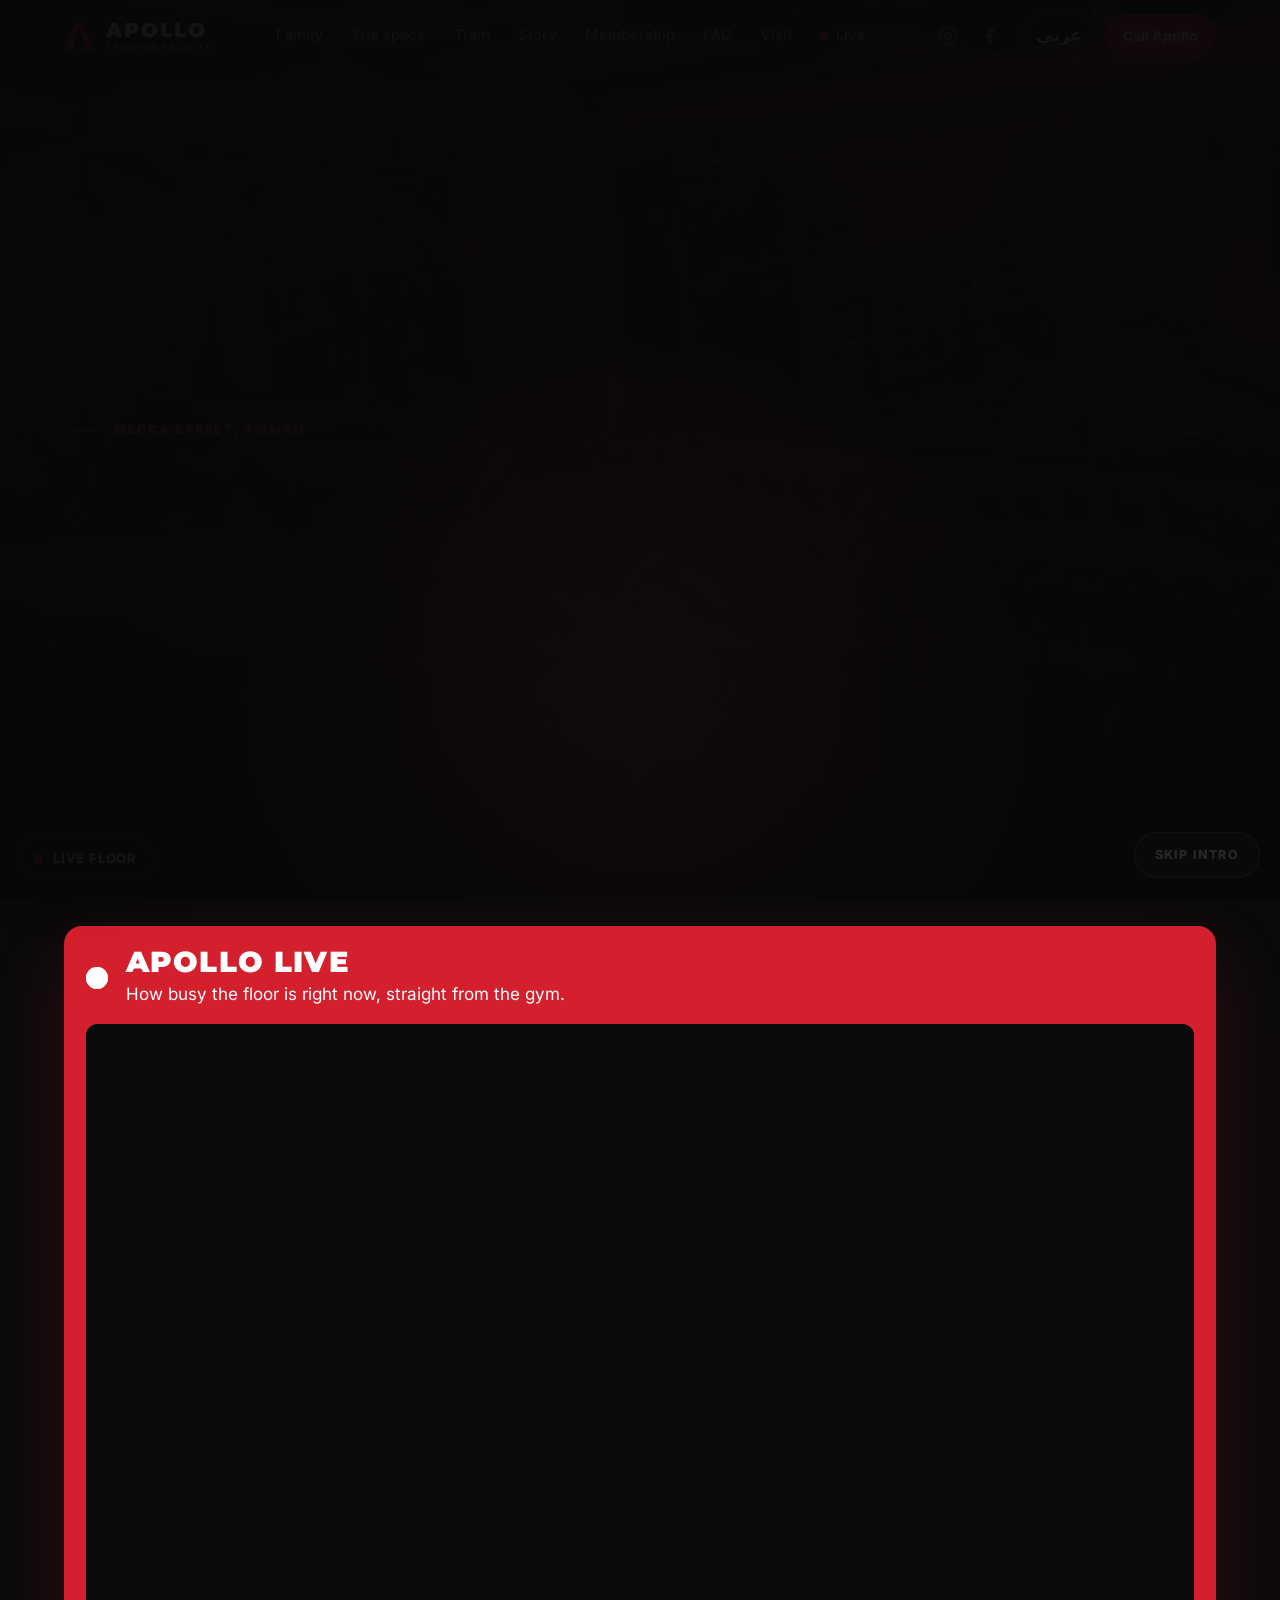
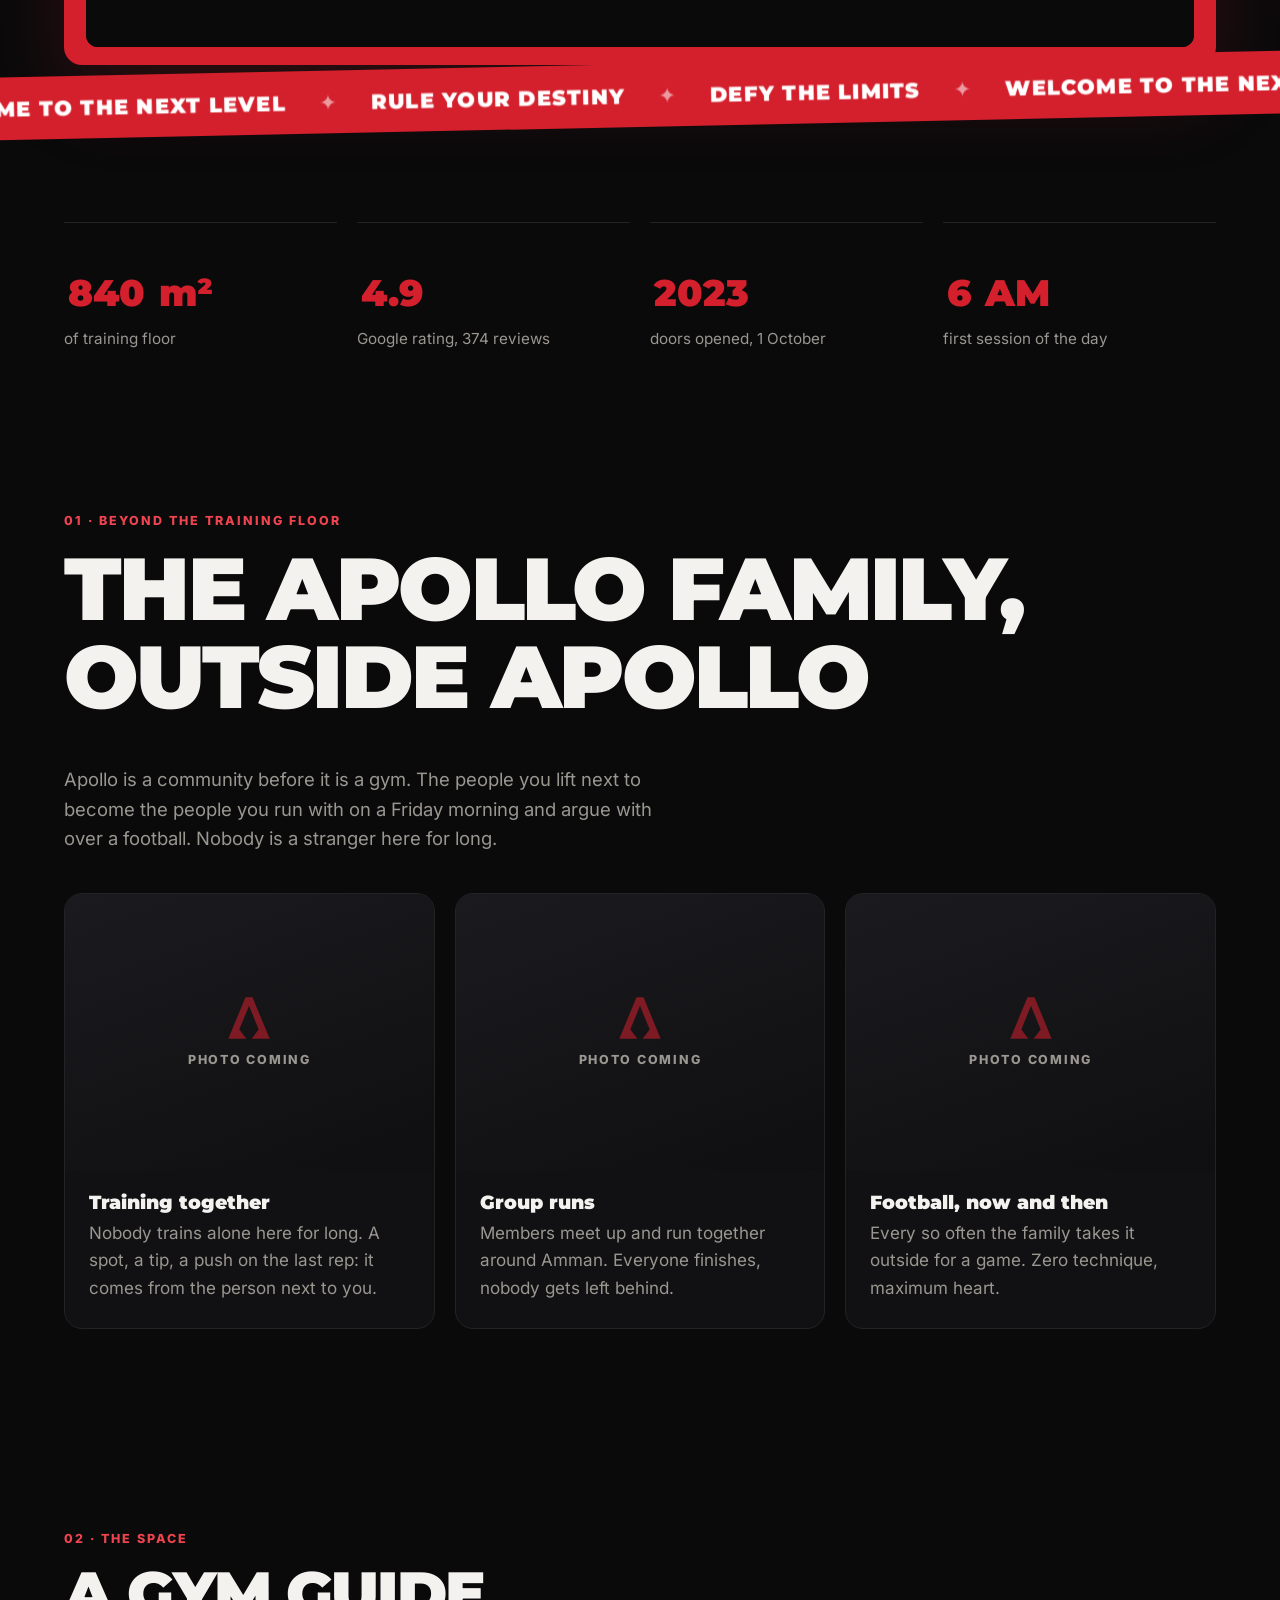
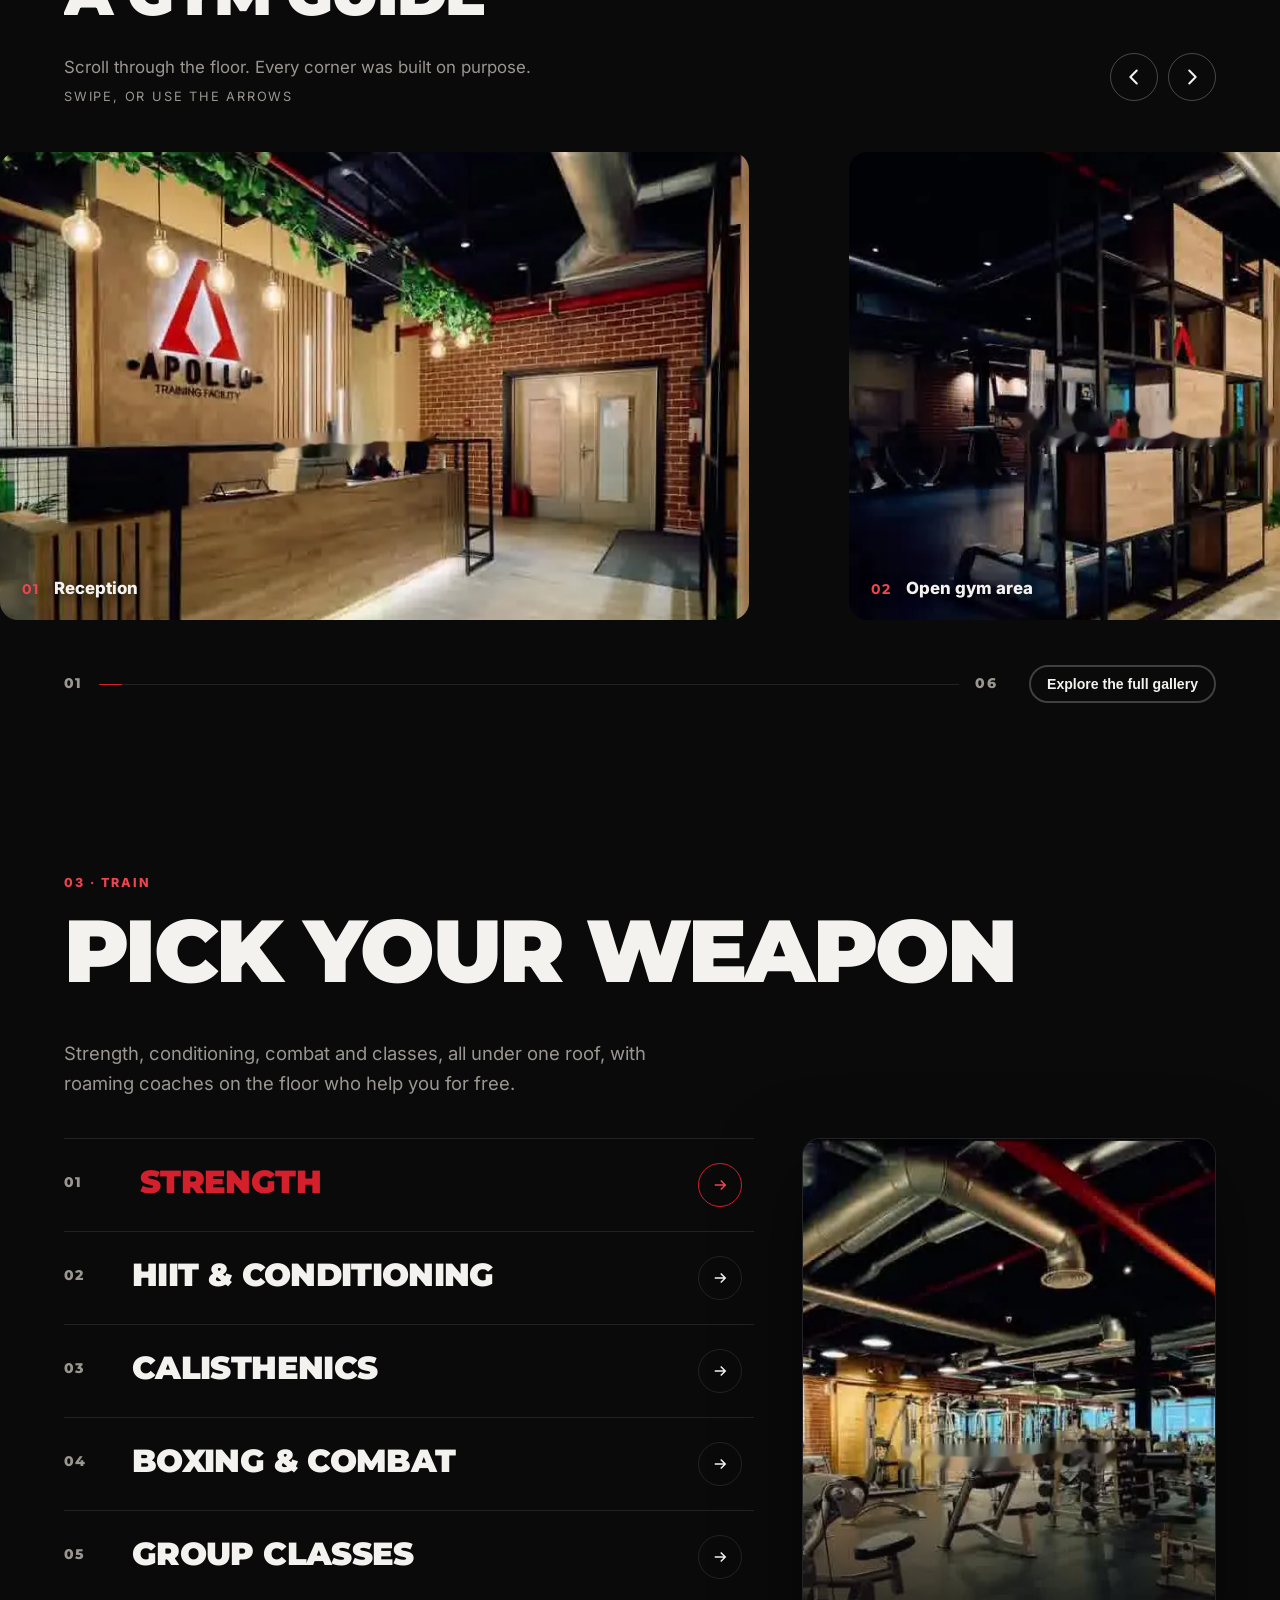
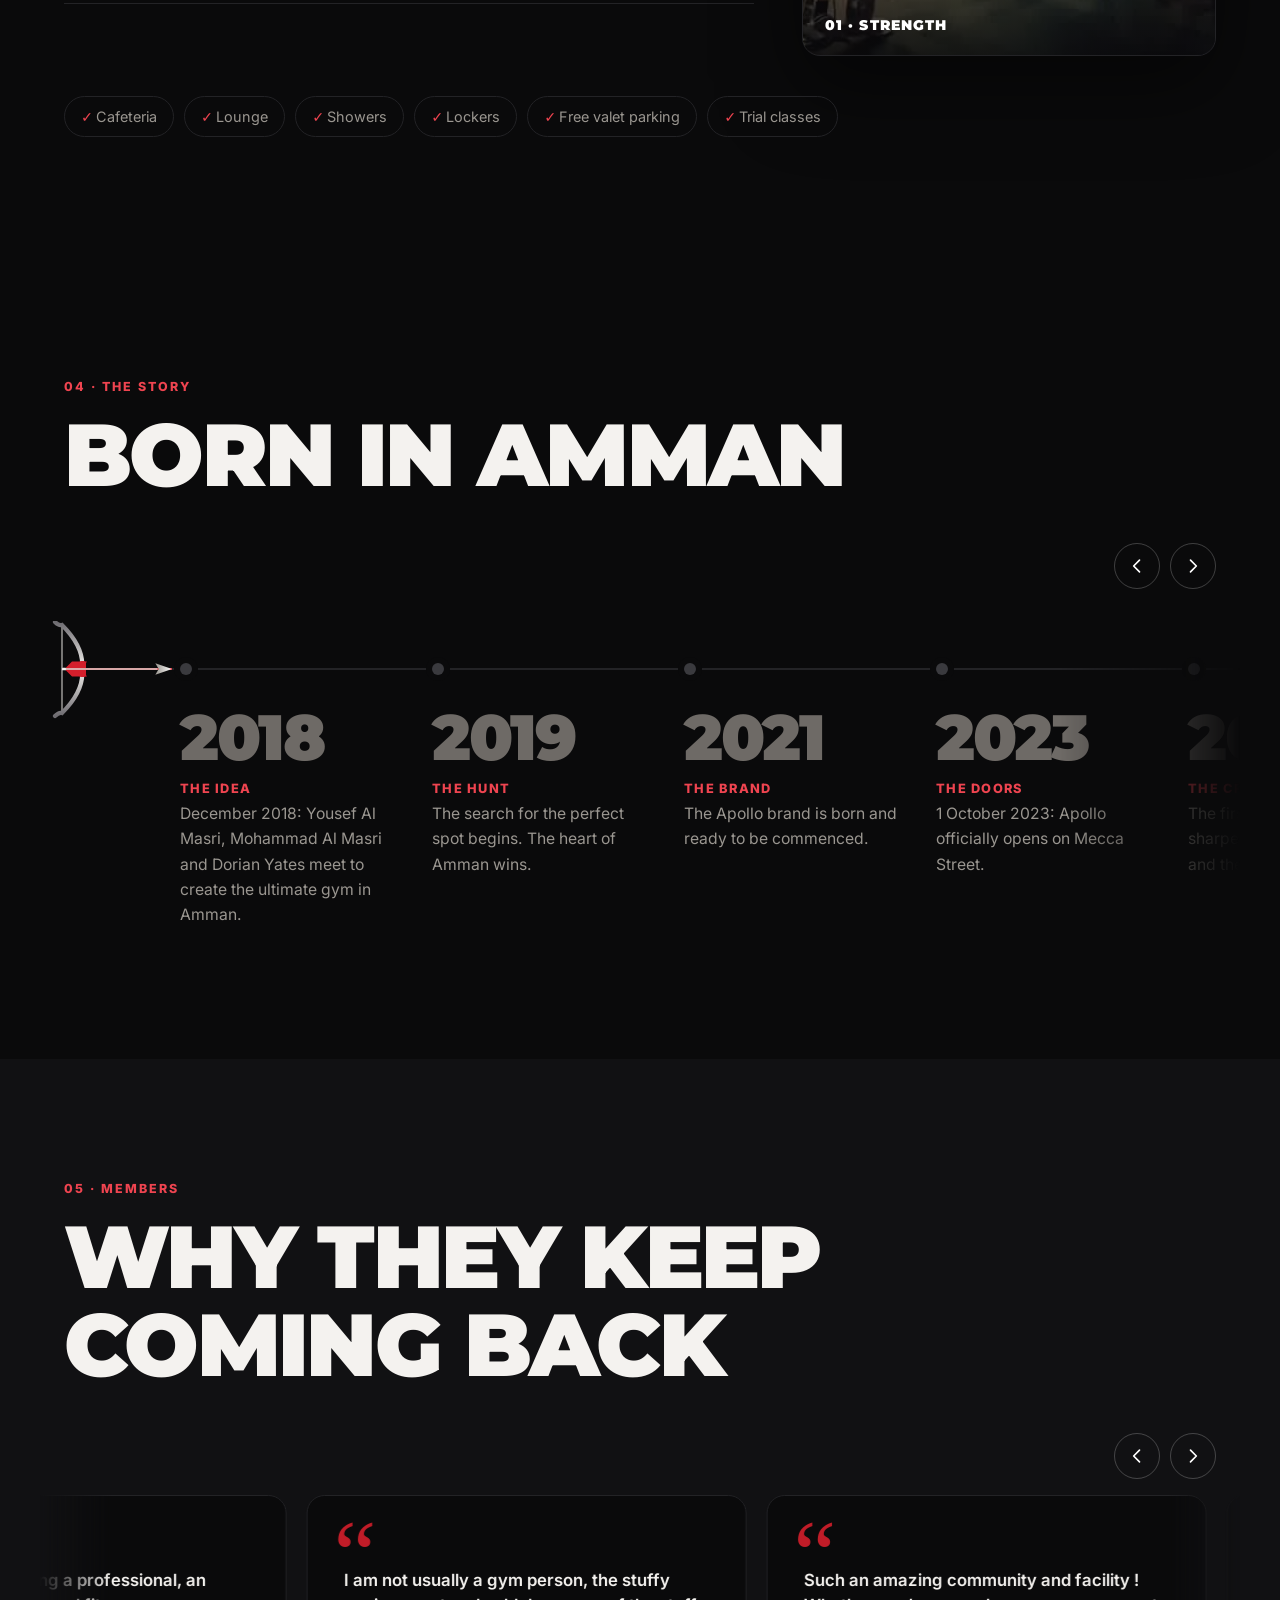
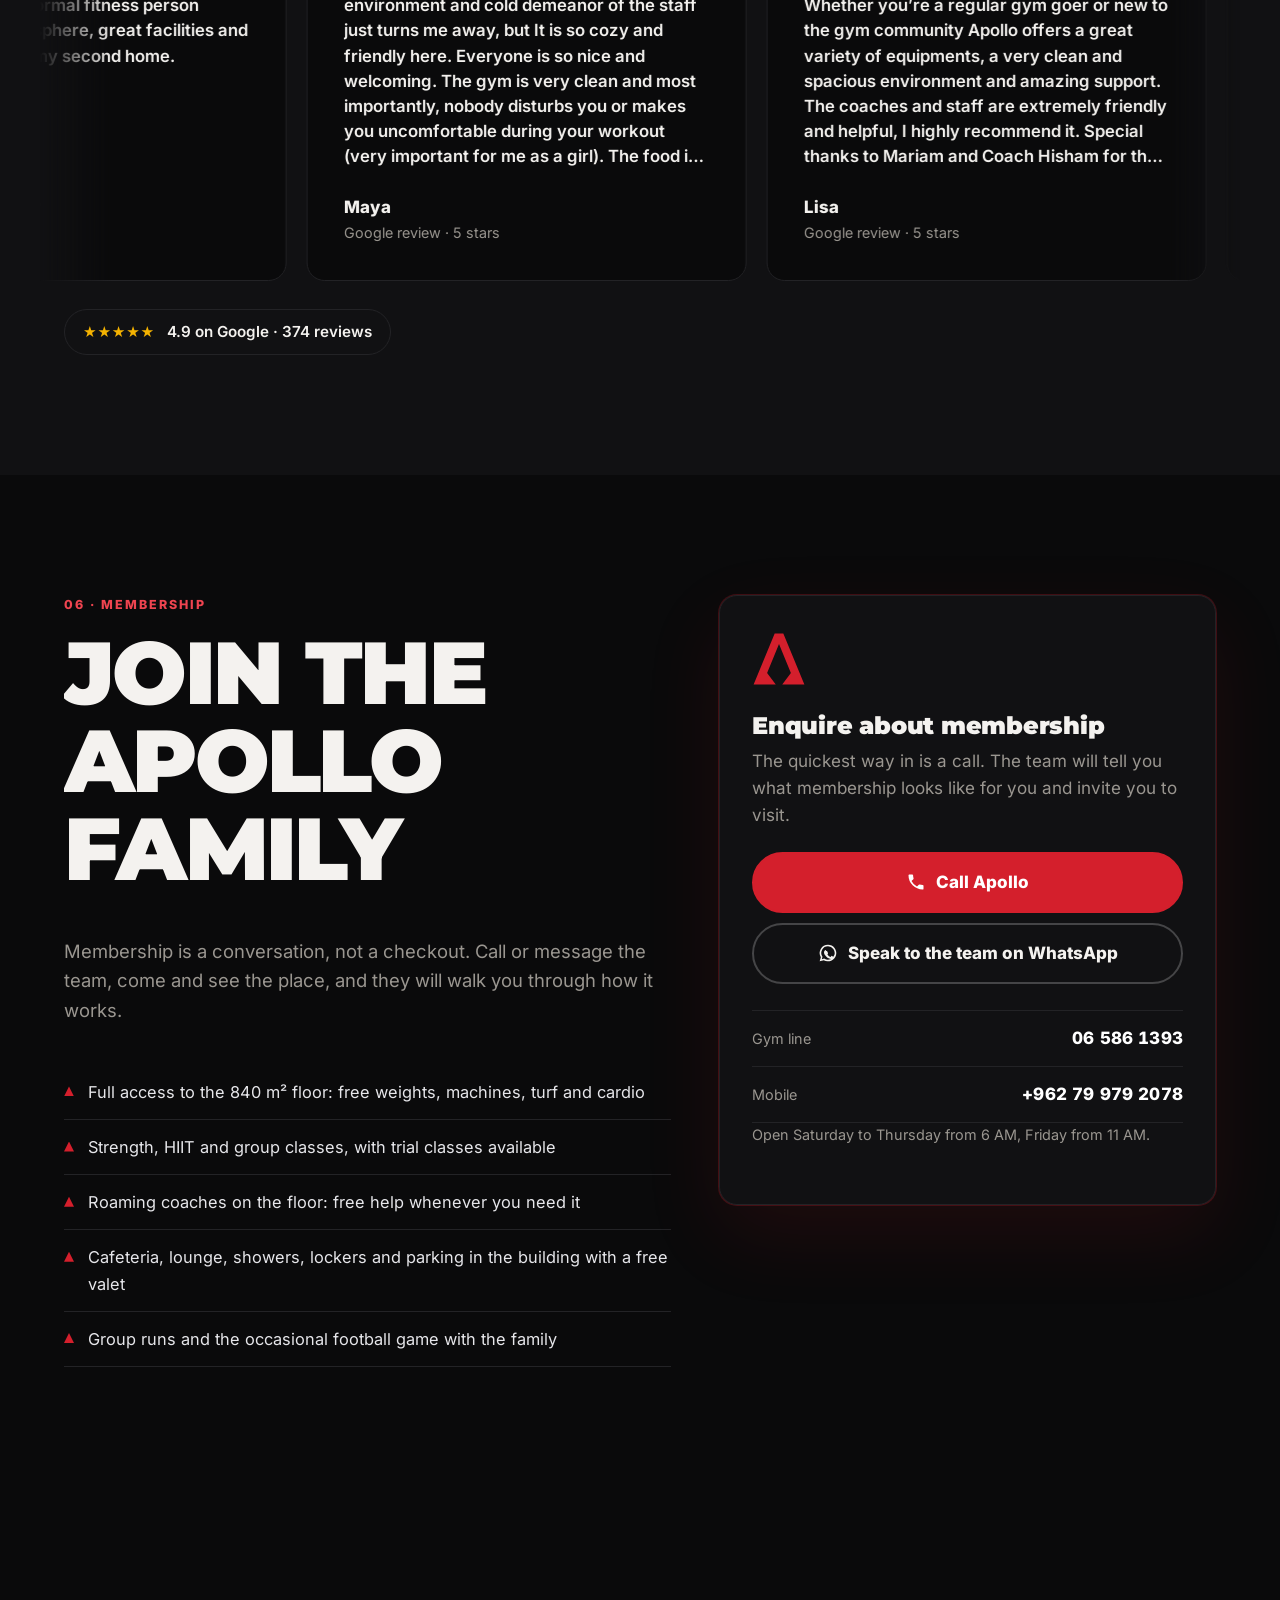
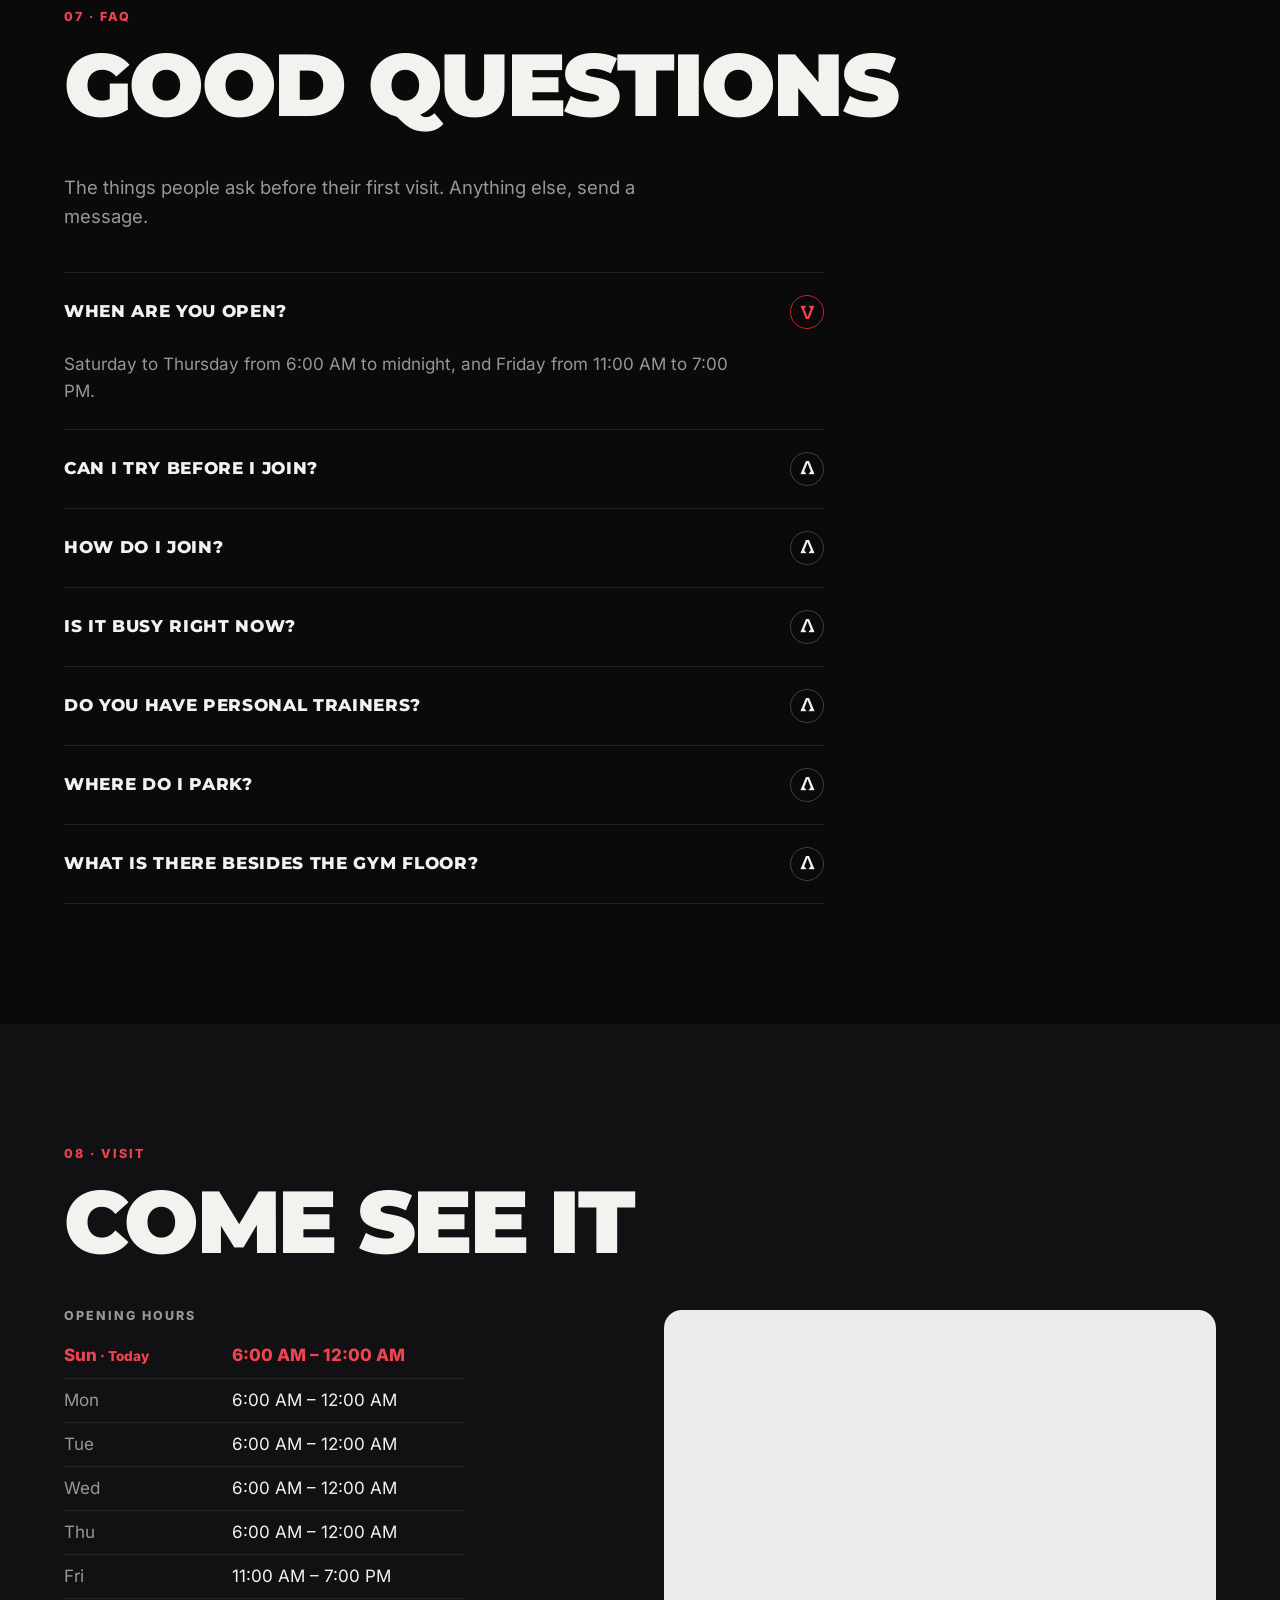
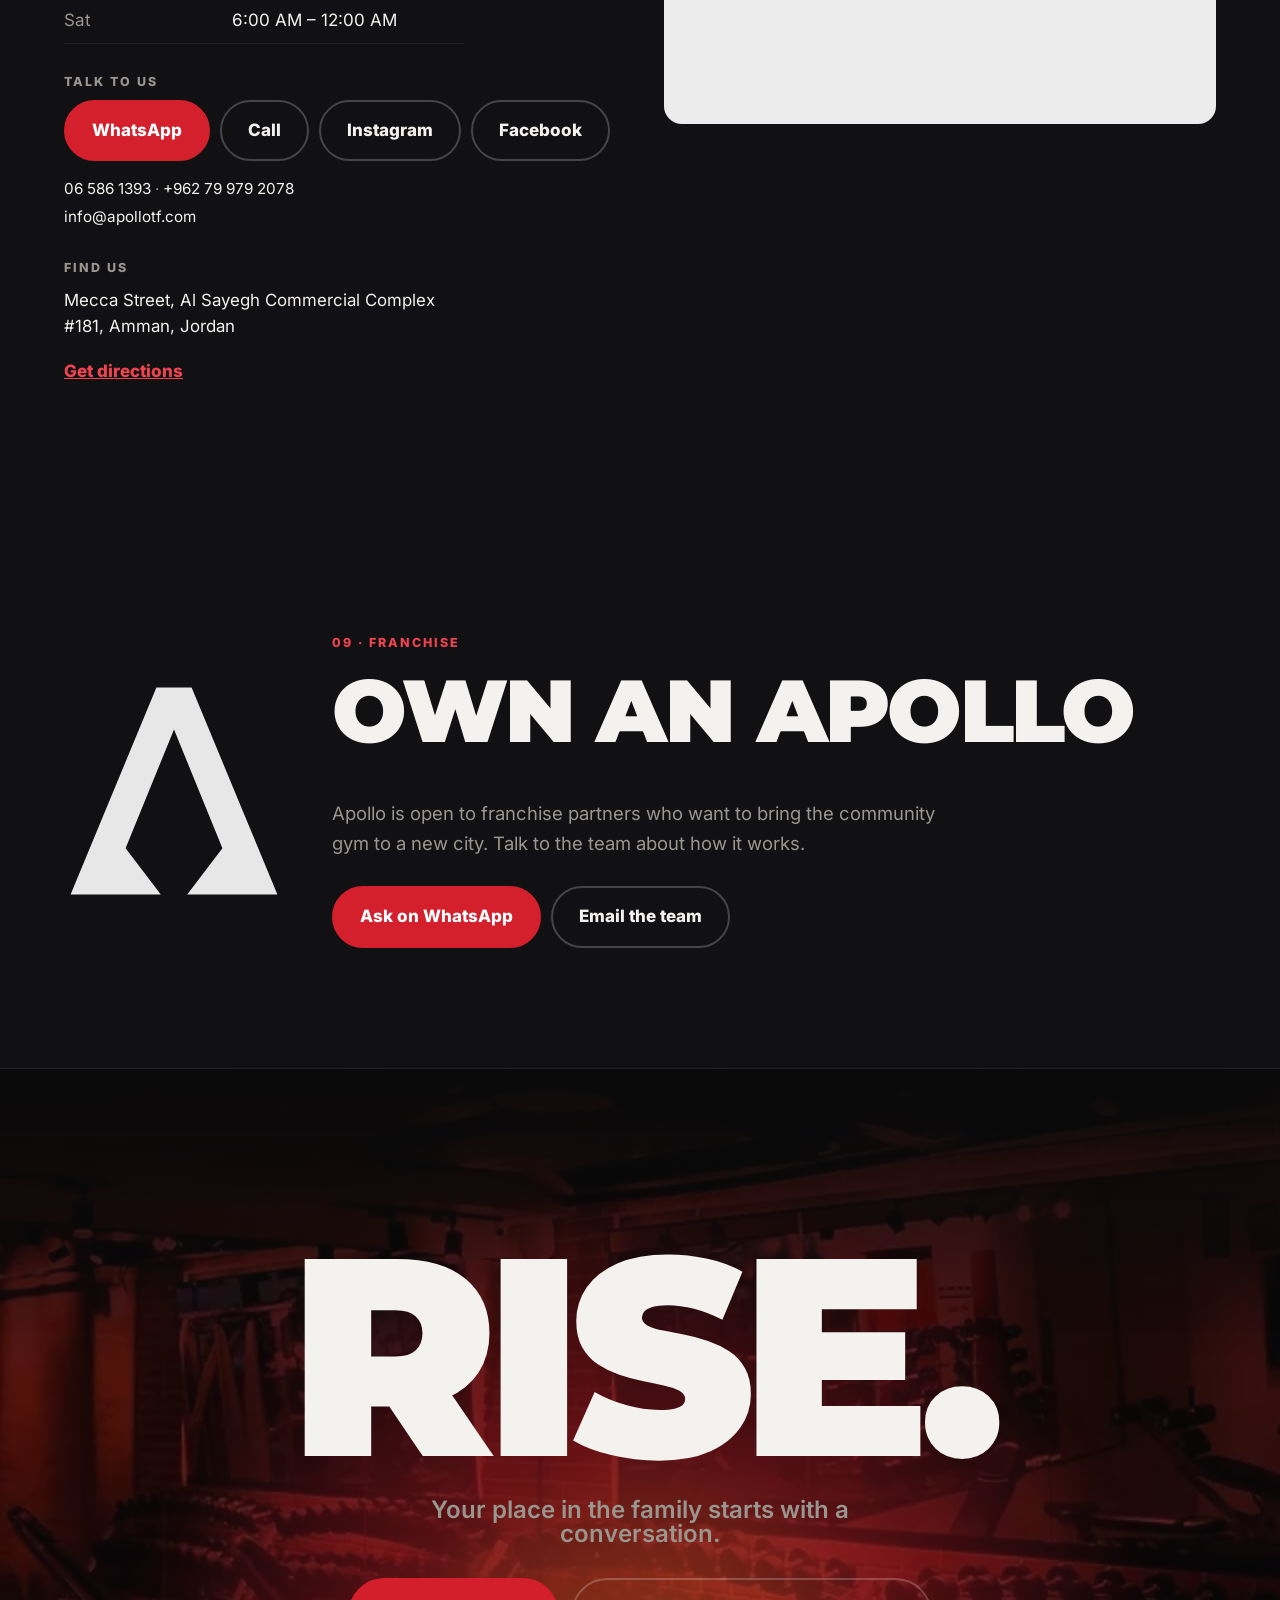
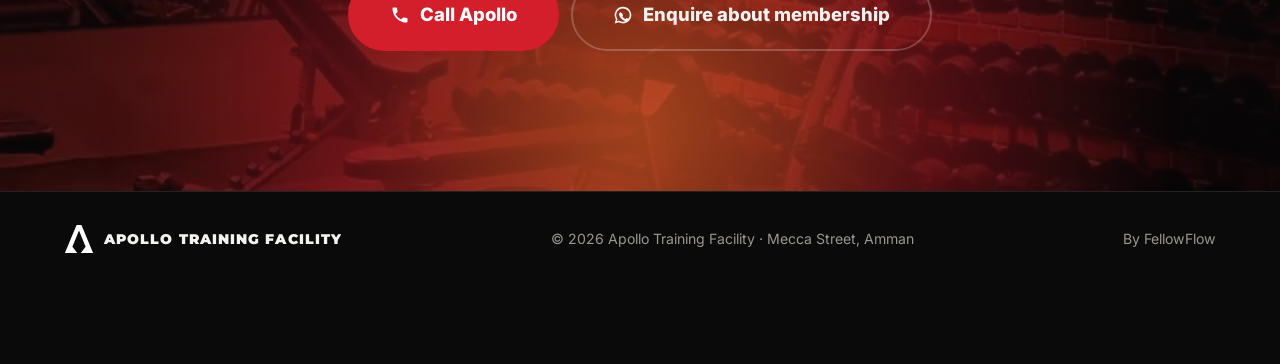
==== index.html @ c7f4366a "Owner's notes: live counter on the page, no Desperados, coaches and valet Apollo Live now sits right" ====
<!doctype html>
<html lang="en">
<head>
  <meta charset="utf-8">
  <meta name="viewport" content="width=device-width, initial-scale=1">
  <title>Apollo Training Facility | Gym on Mecca Street, Amman</title>
  <meta name="description" content="Apollo Training Facility: Amman's community gym on Mecca Street. 840 m² of strength, conditioning, boxing and classes, open from 6 AM. Book your tour on WhatsApp.">
  <meta property="og:title" content="Apollo Training Facility | Amman">
  <meta property="og:description" content="Rule your destiny. Defy the limits. 840 m² of training floor on Mecca Street, open from 6 AM.">
  <meta property="og:image" content="assets/img/space/free-weights.webp">
  <meta name="theme-color" content="#0a0a0b">
  <link rel="icon" href="assets/img/favicon.svg" type="image/svg+xml">
  <link rel="preload" href="assets/fonts/montserrat-latin-900-normal.woff2" as="font" type="font/woff2" crossorigin>
  <link rel="preload" href="assets/img/intro/roof-desk.webp" as="image" media="(orientation: landscape)">
  <link rel="preload" href="assets/img/intro/roof-phone.webp" as="image" media="(orientation: portrait)">
  <link rel="preload" href="assets/img/hero-cardio.webp" as="image" media="(min-width: 721px)">
  <link rel="stylesheet" href="assets/css/site.css">
  <!-- Remembers the visitor's language before the page paints, so there is no flash. -->
  <script>
    (function () {
      var l = null; try { l = localStorage.getItem('apollo-lang'); } catch (e) {}
      if (!l && /^ar\b/i.test(navigator.language || '')) l = 'ar';
      if (l === 'ar') { document.documentElement.lang = 'ar'; document.documentElement.dir = 'rtl'; }
      document.documentElement.classList.add('js');
    })();
  </script>
  <!-- Facts for Google search results. Keep in sync with content.js. -->
  <script type="application/ld+json">
  {
    "@context": "https://schema.org",
    "@type": "ExerciseGym",
    "name": "Apollo Training Facility",
    "telephone": "+962-6-586-1393",
    "email": "info@apollotf.com",
    "url": "https://www.apollotrainingfacility.com/",
    "sameAs": ["https://www.instagram.com/apollogym.jo/", "https://www.facebook.com/atf.jo/"],
    "address": {
      "@type": "PostalAddress",
      "streetAddress": "Mecca Street, Al Sayegh Commercial Complex #181",
      "addressLocality": "Amman",
      "addressCountry": "JO"
    },
    "openingHours": ["Sa-Th 06:00-00:00", "Fr 11:00-19:00"]
  }
  </script>
</head>
<body>
  <a class="skip" href="#main">Skip to content</a>

  <!-- Logo mark, traced from Apollo's own logo file, drawn once and reused. -->
  <svg width="0" height="0" style="position:absolute" aria-hidden="true">
    <symbol id="mark" viewBox="0 0 100 100">
      <path d="M42 3 L3 97 H44 L28 76 L50 22 L72 76 L56 97 H97 L58 3 Z"/>
    </symbol>
  </svg>

  <!-- Intro: the Apollo beacon on the roof. A night rooftop with the sign unlit; it flickers in clusters, catches, holds, then the homepage dissolves in. Rooftop plate is a composited scene, not Apollo's building -->
  <div class="loader" id="loader">
    <div class="beacon" aria-hidden="true">
      <picture><source media="(orientation: portrait)" srcset="assets/img/intro/roof-phone.webp"><img class="beacon-roof" id="beacon-roof" src="assets/img/intro/roof-desk.webp" alt="" fetchpriority="high" decoding="async"></picture>
      <picture><source media="(orientation: portrait)" srcset="assets/img/intro/sign-off-phone.png"><img class="beacon-off" src="assets/img/intro/sign-off-desk.png" alt="" decoding="async"></picture>
      <picture><source media="(orientation: portrait)" srcset="assets/img/intro/spill-phone.png"><img class="beacon-spill" src="assets/img/intro/spill-desk.png" alt="" decoding="async"></picture>
      <picture><source media="(orientation: portrait)" srcset="assets/img/intro/sign-halo-phone.png"><img class="beacon-halo" src="assets/img/intro/sign-halo-desk.png" alt="" decoding="async"></picture>
      <picture><source media="(orientation: portrait)" srcset="assets/img/intro/sign-on-phone.png"><img class="beacon-on" id="beacon-on" src="assets/img/intro/sign-on-desk.png" alt="" fetchpriority="high" decoding="async"></picture>
    </div>
    <button class="loader-skip" id="loader-skip" type="button" data-t="loader_skip"></button>
  </div>

  <header class="site-header" id="top">
    <div class="wrap header-row">
      <a class="logo" href="#top">
        <svg class="logo-mark" viewBox="0 0 100 100" aria-hidden="true"><use href="#mark"/></svg>
        <span class="logo-word">APOLLO <small>Training Facility</small></span>
      </a>
      <nav class="nav" aria-label="Main">
        <a href="#family" data-t="nav_family"></a>
        <a href="#space" data-t="nav_space"></a>
        <a href="#programs" data-t="nav_programs"></a>
        <a href="#story" data-t="nav_story"></a>
        <a href="#membership" data-t="nav_plans"></a>
        <a href="#faq" data-t="nav_faq"></a>
        <a href="#visit" data-t="nav_visit"></a>
        <a class="nav-live" href="#live"><i></i><span data-t="nav_live"></span></a>
      </nav>
      <div class="header-actions">
          <div class="socials" aria-label="Apollo on social media">
            <a class="social ig-link" href="#" target="_blank" rel="noopener" data-label="social_instagram"><svg viewBox="0 0 24 24" aria-hidden="true"><path d="M7.5 2h9A5.5 5.5 0 0 1 22 7.5v9a5.5 5.5 0 0 1-5.5 5.5h-9A5.5 5.5 0 0 1 2 16.5v-9A5.5 5.5 0 0 1 7.5 2Zm0 2A3.5 3.5 0 0 0 4 7.5v9A3.5 3.5 0 0 0 7.5 20h9a3.5 3.5 0 0 0 3.5-3.5v-9A3.5 3.5 0 0 0 16.5 4h-9Zm4.5 3.5a4.5 4.5 0 1 1 0 9 4.5 4.5 0 0 1 0-9Zm0 2a2.5 2.5 0 1 0 0 5 2.5 2.5 0 0 0 0-5Zm5-3.3a1.2 1.2 0 1 1 0 2.4 1.2 1.2 0 0 1 0-2.4Z"/></svg></a>
            <a class="social fb-link" href="#" target="_blank" rel="noopener" data-label="social_facebook"><svg viewBox="0 0 24 24" aria-hidden="true"><path d="M13.5 22v-8h2.7l.4-3.2h-3.1V8.8c0-.9.3-1.6 1.6-1.6h1.7V4.3c-.3 0-1.3-.1-2.5-.1-2.5 0-4.2 1.5-4.2 4.3v2.3H7.4V14h2.7v8h3.4Z"/></svg></a>
        </div>
        <button id="lang" class="lang" type="button" data-t="lang_btn"></button>
        <a class="btn btn-small tel-link" href="#" data-t="nav_cta"></a>
        <button id="menu-open" class="burger" type="button" aria-expanded="false" aria-controls="overlay"><span></span><span></span><span data-t="menu" class="sr"></span></button>
      </div>
    </div>
  </header>

  <!-- Phone menu -->
  <div class="overlay" id="overlay" hidden>
    <button id="menu-close" class="overlay-close" type="button" data-t="close"></button>
    <nav class="overlay-nav" aria-label="Phone menu">
      <a href="#family" data-t="nav_family"></a>
      <a href="#space" data-t="nav_space"></a>
      <a href="#programs" data-t="nav_programs"></a>
      <a href="#story" data-t="nav_story"></a>
      <a href="#members" data-t="nav_members"></a>
      <a href="#membership" data-t="nav_plans"></a>
      <a href="#faq" data-t="nav_faq"></a>
      <a href="#visit" data-t="nav_visit"></a>
      <a href="#franchise" data-t="nav_franchise"></a>
      <a class="nav-live" href="#live"><i></i><span data-t="nav_live"></span></a>
    </nav>
    <a class="btn btn-big tel-link overlay-cta" href="#" data-t="enquire_call"></a>
    <div class="socials overlay-socials" aria-label="Apollo on social media">
      <a class="social ig-link" href="#" target="_blank" rel="noopener" data-label="social_instagram"><svg viewBox="0 0 24 24" aria-hidden="true"><path d="M7.5 2h9A5.5 5.5 0 0 1 22 7.5v9a5.5 5.5 0 0 1-5.5 5.5h-9A5.5 5.5 0 0 1 2 16.5v-9A5.5 5.5 0 0 1 7.5 2Zm0 2A3.5 3.5 0 0 0 4 7.5v9A3.5 3.5 0 0 0 7.5 20h9a3.5 3.5 0 0 0 3.5-3.5v-9A3.5 3.5 0 0 0 16.5 4h-9Zm4.5 3.5a4.5 4.5 0 1 1 0 9 4.5 4.5 0 0 1 0-9Zm0 2a2.5 2.5 0 1 0 0 5 2.5 2.5 0 0 0 0-5Zm5-3.3a1.2 1.2 0 1 1 0 2.4 1.2 1.2 0 0 1 0-2.4Z"/></svg><span data-t="instagram"></span></a>
      <a class="social fb-link" href="#" target="_blank" rel="noopener" data-label="social_facebook"><svg viewBox="0 0 24 24" aria-hidden="true"><path d="M13.5 22v-8h2.7l.4-3.2h-3.1V8.8c0-.9.3-1.6 1.6-1.6h1.7V4.3c-.3 0-1.3-.1-2.5-.1-2.5 0-4.2 1.5-4.2 4.3v2.3H7.4V14h2.7v8h3.4Z"/></svg><span data-t="facebook"></span></a>
    </div>
  </div>

  <main id="main">
    <!-- HERO: the sun rises as you scroll -->
    <section class="hero" id="hero">
      <div class="hero-bg" aria-hidden="true">
        <!-- PLACEHOLDER image: frame from Apollo's own Instagram gym guide -->
        <picture>
          <source media="(max-width: 720px)" srcset="assets/img/red-weights.webp" id="hero-source">
          <img class="hero-photo" id="hero-photo" src="assets/img/hero-cardio.webp" width="1860" height="1160" alt="" fetchpriority="high">
        </picture>
        <div class="hero-shade"></div>
        <div class="sun" id="sun"></div>
        <div class="hero-grain"></div>
      </div>
      <div class="wrap hero-inner">
        <p class="eyebrow hero-eyebrow" data-t="hero_eyebrow"></p>
        <h1 class="display">
          <span class="line"><span><span data-t="hero_l1"></span> <em data-t="hero_l2"></em></span></span>
          <span class="line"><span><span data-t="hero_l3"></span> <em data-t="hero_l4"></em></span></span>
        </h1>
        <div class="hero-foot">
          <p class="hero-sub" data-t="hero_sub"></p>
          <div class="hero-actions">
            <a class="btn tel-link" href="#"><svg class="ico" viewBox="0 0 24 24" aria-hidden="true"><path d="M6.6 10.8a15.1 15.1 0 0 0 6.6 6.6l2.2-2.2a1 1 0 0 1 1-.25c1.1.37 2.3.57 3.6.57a1 1 0 0 1 1 1V20a1 1 0 0 1-1 1A17 17 0 0 1 3 4a1 1 0 0 1 1-1h3.5a1 1 0 0 1 1 1c0 1.25.2 2.45.57 3.57a1 1 0 0 1-.25 1L6.6 10.8Z"/></svg><span data-t="enquire_call"></span></a>
            <a class="btn btn-ghost wa-member" href="#"><svg class="ico" viewBox="0 0 24 24" aria-hidden="true"><path d="M12 2a10 10 0 0 0-8.6 15.1L2 22l5-1.3A10 10 0 1 0 12 2Zm0 2a8 8 0 1 1-4.2 14.8l-.3-.2-2.9.8.8-2.8-.2-.3A8 8 0 0 1 12 4Zm-3 4.5c-.2 0-.5 0-.8.4-.3.3-1 1-1 2.4s1 2.8 1.2 3c.1.2 2 3.2 5 4.4 2.5 1 3 .8 3.5.7.5 0 1.7-.7 2-1.4.2-.7.2-1.2.1-1.3l-.5-.3-1.8-.9c-.3-.1-.4-.1-.6.1l-.8 1c-.2.2-.3.2-.6.1a6.7 6.7 0 0 1-3.3-2.9c-.2-.4.2-.4.6-1.2.1-.2 0-.4 0-.5l-.9-2c-.2-.6-.5-.5-.6-.5h-.5Z"/></svg><span data-t="enquire_short"></span></a>
          </div>
          <span id="open" class="open-badge"><i></i><span></span></span>
        </div>
      </div>
      <a class="scroll-cue" href="#stats"><span data-t="scroll"></span><i></i></a>
    </section>

    <!-- LIVE: the gym's own live counter on the page itself. The owner asked for the number here, no popup, no new tab -->
    <section class="live" id="live">
      <div class="wrap">
        <div class="live-card reveal">
          <div class="live-head">
            <div class="live-pulse" aria-hidden="true"><i></i></div>
            <div class="live-copy"><h2 data-t="live_title"></h2><p data-t="live_text"></p></div>
          </div>
          <div class="live-embed" id="live-embed"><iframe class="live-frame" id="live-frame" title="Apollo Live" loading="lazy" src="about:blank"></iframe></div>
        </div>
      </div>
    </section>

    <!-- MARQUEE -->
    <div class="marquee" aria-hidden="true"><div class="marquee-track" id="marquee"></div></div>

    <!-- STATS -->
    <section class="stats" id="stats">
      <div class="wrap stats-grid" id="stats-grid"></div>
    </section>

    <!-- FAMILY: the community, early on purpose -->
    <section class="section family-section" id="family">
      <div class="wrap">
        <p class="kicker reveal" data-t="family_kicker"></p>
        <h2 class="split" data-t="family_title"></h2>
        <p class="lead reveal" data-t="family_text"></p>
        <div class="family-grid" id="family-grid"></div>
      </div>
    </section>

    <!-- THE SPACE: horizontal tour -->
    <section class="tour" id="space">
      <div class="tour-head wrap">
        <div>
          <p class="kicker" data-t="space_kicker"></p>
          <h2 class="split" data-t="space_title"></h2>
          <p class="lead" data-t="space_text"></p>
          <p class="tour-hint" data-t="space_hint"></p>
        </div>
        <div class="tour-nav">
          <button class="tour-btn" id="tour-prev" type="button" aria-label="Previous photo"><svg viewBox="0 0 24 24" aria-hidden="true"><path d="M15 5l-7 7 7 7" fill="none" stroke="currentColor" stroke-width="2.2" stroke-linecap="round" stroke-linejoin="round"/></svg></button>
          <button class="tour-btn" id="tour-next" type="button" aria-label="Next photo"><svg viewBox="0 0 24 24" aria-hidden="true"><path d="M9 5l7 7-7 7" fill="none" stroke="currentColor" stroke-width="2.2" stroke-linecap="round" stroke-linejoin="round"/></svg></button>
        </div>
      </div>
      <div class="tour-viewport" id="tour-viewport" tabindex="0" role="region" aria-label="Photos of the gym" aria-roledescription="carousel" data-lenis-prevent-touch>
        <div class="tour-track" id="tour-track"></div>
      </div>
      <div class="tour-progress wrap"><span id="tour-index">01</span><i><b id="tour-bar"></b></i><span id="tour-total"></span><button class="btn btn-ghost btn-small tour-more" id="tour-more" type="button" data-t="space_more"></button></div>
    </section>

    <!-- PROGRAMS -->
    <section class="section programs-section" id="programs">
      <div class="wrap">
        <p class="kicker reveal" data-t="programs_kicker"></p>
        <h2 class="split" data-t="programs_title"></h2>
        <p class="lead reveal" data-t="programs_text"></p>
        <div class="programs-grid">
          <div class="programs" id="programs-list"></div>
          <!-- One calm photo panel that changes with the row you hover or focus, instead of a thumbnail chasing the cursor -->
          <div class="program-stage reveal" id="program-stage" aria-hidden="true"></div>
        </div>
        <ul class="amenities reveal" id="amenities"></ul>
      </div>
    </section>

    <!-- STORY -->
    <section class="section story-section" id="story">
      <div class="wrap">
        <p class="kicker reveal" data-t="story_kicker"></p>
        <h2 class="split" data-t="story_title"></h2>
        <div class="story-head"><div class="quotes-nav" id="story-nav">
          <button class="round-btn" id="story-prev" type="button"><svg viewBox="0 0 24 24"><path d="M15 5l-7 7 7 7"/></svg></button>
          <button class="round-btn" id="story-next" type="button"><svg viewBox="0 0 24 24"><path d="M9 5l7 7-7 7"/></svg></button>
        </div></div>
        <div class="timeline-scroll" id="timeline-scroll" tabindex="0" role="region"><div class="timeline" id="timeline"><i class="timeline-line"><b id="timeline-fill"></b></i></div></div>
      </div>
    </section>

    <!-- MEMBERS -->
    <section class="section members-section" id="members">
      <div class="wrap">
        <p class="kicker reveal" data-t="members_kicker"></p>
        <h2 class="split" data-t="members_title"></h2>
        <div class="quotes-head">
          <div class="quotes-nav" id="quotes-nav" hidden>
            <button class="round-btn" id="quotes-prev" type="button"><svg viewBox="0 0 24 24"><path d="M15 5l-7 7 7 7"/></svg></button>
            <button class="round-btn" id="quotes-next" type="button"><svg viewBox="0 0 24 24"><path d="M9 5l7 7-7 7"/></svg></button>
          </div>
        </div>
        <div class="quotes" id="quotes"></div>
        <div class="quotes-dots" id="quotes-dots" aria-hidden="true"></div>
        <a class="google-badge reveal" id="google-link" href="#" target="_blank" rel="noopener"><b>★★★★★</b><span data-t="google_badge"></span></a>
      </div>
    </section>

    <!-- MEMBERSHIP: an invitation to talk, no prices -->
    <section class="section membership-section" id="membership">
      <div class="wrap membership-grid">
        <div>
          <p class="kicker reveal" data-t="membership_kicker"></p>
          <h2 class="split" data-t="membership_title"></h2>
          <p class="lead reveal" data-t="membership_text"></p>
          <ul class="includes reveal" id="includes"></ul>
        </div>
        <div class="enquire reveal">
          <svg class="enquire-mark" viewBox="0 0 100 100" aria-hidden="true"><use href="#mark"/></svg>
          <h3 data-t="enquire_title"></h3>
          <p data-t="enquire_text"></p>
          <div class="enquire-actions">
            <a class="btn tel-link" href="#"><svg class="ico" viewBox="0 0 24 24" aria-hidden="true"><path d="M6.6 10.8a15.1 15.1 0 0 0 6.6 6.6l2.2-2.2a1 1 0 0 1 1-.25c1.1.37 2.3.57 3.6.57a1 1 0 0 1 1 1V20a1 1 0 0 1-1 1A17 17 0 0 1 3 4a1 1 0 0 1 1-1h3.5a1 1 0 0 1 1 1c0 1.25.2 2.45.57 3.57a1 1 0 0 1-.25 1L6.6 10.8Z"/></svg><span data-t="enquire_call"></span></a>
            <a class="btn btn-ghost wa-member" href="#"><svg class="ico" viewBox="0 0 24 24" aria-hidden="true"><path d="M12 2a10 10 0 0 0-8.6 15.1L2 22l5-1.3A10 10 0 1 0 12 2Zm0 2a8 8 0 1 1-4.2 14.8l-.3-.2-2.9.8.8-2.8-.2-.3A8 8 0 0 1 12 4Zm-3 4.5c-.2 0-.5 0-.8.4-.3.3-1 1-1 2.4s1 2.8 1.2 3c.1.2 2 3.2 5 4.4 2.5 1 3 .8 3.5.7.5 0 1.7-.7 2-1.4.2-.7.2-1.2.1-1.3l-.5-.3-1.8-.9c-.3-.1-.4-.1-.6.1l-.8 1c-.2.2-.3.2-.6.1a6.7 6.7 0 0 1-3.3-2.9c-.2-.4.2-.4.6-1.2.1-.2 0-.4 0-.5l-.9-2c-.2-.6-.5-.5-.6-.5h-.5Z"/></svg><span data-t="enquire_wa"></span></a>
          </div>
          <div class="enquire-lines" id="enquire-lines"></div>
          <p class="enquire-note" data-t="enquire_note"></p>
        </div>
      </div>
    </section>

    <!-- FAQ -->
    <section class="section faq-section" id="faq">
      <div class="wrap">
        <p class="kicker reveal" data-t="faq_kicker"></p>
        <h2 class="split" data-t="faq_title"></h2>
        <p class="lead reveal" data-t="faq_text"></p>
        <div class="faq" id="faq-list"></div>
      </div>
    </section>

    <!-- VISIT -->
    <section class="section visit-section" id="visit">
      <div class="wrap">
        <p class="kicker reveal" data-t="visit_kicker"></p>
        <h2 class="split" data-t="visit_title"></h2>
        <div class="visit-grid">
          <div class="visit-info reveal">
            <h3 data-t="hours_title"></h3>
            <table class="hours" id="hours"></table>
            <h3 data-t="contact_title"></h3>
            <div class="contact-links">
              <a class="btn wa-link" href="#" data-t="whatsapp"></a>
              <a class="btn btn-ghost tel-link" href="#" data-t="call"></a>
              <a class="btn btn-ghost ig-link" href="#" data-t="instagram" target="_blank" rel="noopener"></a>
              <a class="btn btn-ghost fb-link" href="#" data-t="facebook" target="_blank" rel="noopener"></a>
            </div>
            <p class="contact-lines" id="contact-lines"></p>
            <h3 data-t="address_title"></h3>
            <p class="address" data-t="address"></p>
            <a class="map-link text-link" href="#" data-t="directions" target="_blank" rel="noopener"></a>
          </div>
          <iframe class="map reveal" id="map" title="Map to Apollo Training Facility" loading="lazy" src="about:blank"></iframe>
        </div>
      </div>
    </section>

    <!-- FRANCHISE -->
    <section class="section franchise-section" id="franchise">
      <div class="wrap franchise-row">
        <svg class="franchise-mark" viewBox="0 0 100 100" aria-hidden="true"><use href="#mark"/></svg>
        <div>
          <p class="kicker reveal" data-t="franchise_kicker"></p>
          <h2 class="split" data-t="franchise_title"></h2>
          <p class="lead reveal" data-t="franchise_text"></p>
          <div class="contact-links reveal">
            <a class="btn wa-link" href="#" data-t="franchise_cta"></a>
            <a class="btn btn-ghost mail-link" href="#" data-t="franchise_mail"></a>
          </div>
        </div>
      </div>
    </section>

    <!-- FINAL -->
    <section class="final" id="final">
      <img class="final-photo" id="final-photo" src="assets/img/red-weights.webp" width="640" height="882" alt="" loading="lazy">
      <div class="final-sun" aria-hidden="true"></div>
      <div class="wrap final-inner">
        <p class="final-word split" data-t="final_word"></p>
        <h2 class="final-title reveal" data-t="final_title"></h2>
        <div class="final-actions reveal"><a class="btn btn-big tel-link" href="#"><svg class="ico" viewBox="0 0 24 24" aria-hidden="true"><path d="M6.6 10.8a15.1 15.1 0 0 0 6.6 6.6l2.2-2.2a1 1 0 0 1 1-.25c1.1.37 2.3.57 3.6.57a1 1 0 0 1 1 1V20a1 1 0 0 1-1 1A17 17 0 0 1 3 4a1 1 0 0 1 1-1h3.5a1 1 0 0 1 1 1c0 1.25.2 2.45.57 3.57a1 1 0 0 1-.25 1L6.6 10.8Z"/></svg><span data-t="enquire_call"></span></a><a class="btn btn-big btn-ghost wa-member" href="#"><svg class="ico" viewBox="0 0 24 24" aria-hidden="true"><path d="M12 2a10 10 0 0 0-8.6 15.1L2 22l5-1.3A10 10 0 1 0 12 2Zm0 2a8 8 0 1 1-4.2 14.8l-.3-.2-2.9.8.8-2.8-.2-.3A8 8 0 0 1 12 4Zm-3 4.5c-.2 0-.5 0-.8.4-.3.3-1 1-1 2.4s1 2.8 1.2 3c.1.2 2 3.2 5 4.4 2.5 1 3 .8 3.5.7.5 0 1.7-.7 2-1.4.2-.7.2-1.2.1-1.3l-.5-.3-1.8-.9c-.3-.1-.4-.1-.6.1l-.8 1c-.2.2-.3.2-.6.1a6.7 6.7 0 0 1-3.3-2.9c-.2-.4.2-.4.6-1.2.1-.2 0-.4 0-.5l-.9-2c-.2-.6-.5-.5-.6-.5h-.5Z"/></svg><span data-t="final_cta"></span></a></div>
      </div>
    </section>
  </main>

  <footer class="site-footer">
    <div class="wrap footer-row">
      <div class="footer-brand"><svg class="logo-mark" viewBox="0 0 100 100" aria-hidden="true"><use href="#mark"/></svg><span data-t="footer_name"></span></div>
      <p>&copy; <span id="year">2026</span> <span data-t="footer_name"></span> &middot; <span data-t="footer_addr"></span></p>
      <p class="footer-credit" data-t="footer_credit"></p>
    </div>
  </footer>

  <!-- Sticky WhatsApp bar on phones -->
  <!-- Apollo Live bubble: always in view. Click scrolls to the live counter at the top of the page -->
  <button class="live-bubble" id="live-bubble" type="button">
    <i aria-hidden="true"></i><span class="live-bubble-count" id="live-count" hidden></span><span class="live-bubble-label" data-t="live_bubble"></span>
  </button>
  <nav class="call-bar-wrap" aria-label="Call Apollo"><a class="call-bar tel-link" href="#" data-t="enquire_call"></a></nav>

  <script src="assets/js/vendor/gsap.min.js"></script>
  <script src="assets/js/vendor/ScrollTrigger.min.js"></script>
  <script src="assets/js/vendor/SplitText.min.js"></script>
  <script src="assets/js/vendor/lenis.min.js"></script>
  <script src="assets/js/content.js"></script>
  <script src="assets/js/site.js"></script>
</body>
</html>
---- assets/css/site.css ----
/* APOLLO: one stylesheet. Black floor, Apollo red, white type. Change --red to rebrand. */
@font-face { font-family: 'Montserrat'; src: url('../fonts/montserrat-latin-700-normal.woff2') format('woff2'); font-weight: 700; font-display: swap; }
@font-face { font-family: 'Montserrat'; src: url('../fonts/montserrat-latin-800-normal.woff2') format('woff2'); font-weight: 800; font-display: swap; }
@font-face { font-family: 'Montserrat'; src: url('../fonts/montserrat-latin-900-normal.woff2') format('woff2'); font-weight: 900; font-display: swap; }
@font-face { font-family: 'Inter'; src: url('../fonts/inter-latin-400-normal.woff2') format('woff2'); font-weight: 400; font-display: swap; }
@font-face { font-family: 'Inter'; src: url('../fonts/inter-latin-600-normal.woff2') format('woff2'); font-weight: 600; font-display: swap; }
@font-face { font-family: 'Inter'; src: url('../fonts/inter-latin-800-normal.woff2') format('woff2'); font-weight: 800; font-display: swap; }
@font-face { font-family: 'Cairo'; src: url('../fonts/cairo-arabic-400-normal.woff2') format('woff2'); font-weight: 400; font-display: swap; }
@font-face { font-family: 'Cairo'; src: url('../fonts/cairo-arabic-700-normal.woff2') format('woff2'); font-weight: 700; font-display: swap; }
@font-face { font-family: 'Cairo'; src: url('../fonts/cairo-arabic-900-normal.woff2') format('woff2'); font-weight: 900; font-display: swap; }

:root {
  --red: #d41f2c;          /* Apollo red, sampled from the logo */
  --red-text: #ef4450;     /* Apollo red brightened for small text: 5:1 on the black floor (WCAG AA) */
  --neon: #ff2d3f;         /* the neon sign */
  --ember: #ff6a2a;        /* sunrise */
  --bg: #0a0a0b;
  --bg2: #111113;
  --ink: #f4f2ef;
  --muted: #9a9690;
  --line: #232326;
  --radius: 18px;
  --font: 'Inter', system-ui, -apple-system, 'Segoe UI', Roboto, Helvetica, Arial, sans-serif;
  --display: 'Montserrat', 'Inter', system-ui, sans-serif;
  --ease: cubic-bezier(.2, .7, .2, 1);
  --header: 72px;
}
html[lang="ar"] { --font: 'Cairo', 'Inter', system-ui, sans-serif; --display: 'Cairo', 'Montserrat', sans-serif; }

* { box-sizing: border-box; }
[hidden] { display: none !important; }
html { -webkit-text-size-adjust: 100%; overflow-x: hidden; background: var(--bg); }
html.lenis, html.lenis body { height: auto; }
.lenis.lenis-smooth { scroll-behavior: auto !important; }
.lenis.lenis-stopped { overflow: hidden; }
body { margin: 0; font-family: var(--font); font-size: 17px; line-height: 1.6; color: var(--ink); background: var(--bg); overflow-x: clip; }
img { max-width: 100%; display: block; }
a { color: var(--ink); }
h1, h2, h3 { line-height: 1; margin: 0 0 .5em; }
h2 { font-family: var(--display); font-weight: 900; font-size: clamp(2.4rem, 7vw, 5.5rem); text-transform: uppercase; letter-spacing: -.03em; }
html[lang="ar"] h2 { text-transform: none; letter-spacing: 0; line-height: 1.15; }
h3 { font-size: 1.1rem; font-weight: 800; }
.wrap { max-width: 1200px; margin: 0 auto; padding: 0 24px; }
.sr { position: absolute; width: 1px; height: 1px; overflow: hidden; clip: rect(0 0 0 0); }
.skip { position: absolute; inset-inline-start: 8px; top: 8px; background: var(--red); color: #fff; padding: 8px 12px; z-index: 100; transform: translateY(-200%); }
.skip:focus { transform: none; }
.kicker { color: var(--red-text); font-weight: 800; letter-spacing: .16em; text-transform: uppercase; font-size: .78rem; margin: 0 0 14px; }
html[lang="ar"] .kicker { letter-spacing: 0; }
.lead { color: var(--muted); max-width: 34em; font-size: 1.15rem; margin: 0 0 40px; }
.text-link { color: var(--red-text); font-weight: 700; }
.map-link { display: inline-block; padding: 8px 0; } /* tap target at least 24px tall */
.program-arrow:focus-visible { outline: 2px solid var(--red-text); outline-offset: 4px; }
.eyebrow { color: var(--red-text); font-weight: 800; letter-spacing: .14em; text-transform: uppercase; font-size: .78rem; margin: 0 0 18px; }
html[lang="ar"] .eyebrow { letter-spacing: 0; }
.ico { width: 20px; height: 20px; fill: currentColor; }

/* ---------- Loader: the Apollo beacon on the roof ---------- */
/* Five full-frame image layers share one crop so they stay registered: rooftop plate (static), unlit sign,
   red light reflected onto the structure, a tight halo, and the lit face. The script fades the last four. */
.loader { position: fixed; inset: 0; z-index: 100; overflow: hidden; background: #08080a; }
html:not(.js) .loader { display: none; }
.beacon { position: absolute; inset: 0; }
.beacon picture, .beacon img { position: absolute; inset: 0; width: 100%; height: 100%; }
.beacon img { object-fit: cover; object-position: 50% 50%; display: block; }
.beacon-on, .beacon-halo, .beacon-spill { opacity: 0; }
.loader-skip { position: absolute; inset-inline-end: max(20px, env(safe-area-inset-right)); bottom: max(22px, calc(env(safe-area-inset-bottom) + 14px)); margin: 0; z-index: 8; opacity: 0; font: inherit; font-size: .78rem; font-weight: 700; letter-spacing: .1em; text-transform: uppercase; color: #fff; background: rgba(255,255,255,.08); border: 1px solid rgba(255,255,255,.28); border-radius: 999px; padding: 12px 20px; cursor: pointer; }
.loader-skip:hover, .loader-skip:focus-visible { background: rgba(255,255,255,.16); outline: none; border-color: rgba(255,255,255,.6); }
html[lang="ar"] .loader-skip { letter-spacing: 0; font-size: .95rem; }

/* ---------- Header ---------- */
.site-header { position: fixed; top: 0; left: 0; right: 0; z-index: 40; transition: background .4s, border-color .4s; border-bottom: 1px solid transparent; }
.site-header.is-scrolled { background: rgba(10, 10, 11, .78); backdrop-filter: blur(14px); -webkit-backdrop-filter: blur(14px); border-color: var(--line); }
.header-row { display: flex; align-items: center; justify-content: space-between; min-height: var(--header); gap: 16px; }
.logo { display: flex; align-items: center; gap: 12px; text-decoration: none; color: var(--ink); }
.logo-mark { width: 30px; height: 30px; fill: var(--red); flex: none; }
.logo-word { font-family: var(--display); font-weight: 900; font-size: 1.25rem; letter-spacing: .1em; line-height: 1; display: flex; flex-direction: column; }
.logo-word small { font-family: var(--font); font-weight: 600; font-size: .52rem; letter-spacing: .22em; text-transform: uppercase; color: var(--muted); margin-top: 3px; white-space: nowrap; }
.nav { display: flex; gap: 28px; }
.nav a { color: var(--muted); text-decoration: none; font-size: .92rem; font-weight: 600; transition: color .2s; position: relative; }
.nav a::after { content: ''; position: absolute; left: 0; right: 0; bottom: -6px; height: 2px; background: var(--red); transform: scaleX(0); transition: transform .3s var(--ease); transform-origin: left; }
.nav a:hover { color: var(--ink); }
.nav a:hover::after { transform: scaleX(1); }
.header-actions { display: flex; align-items: center; gap: 10px; }
.socials { display: flex; align-items: center; gap: 4px; margin-inline-end: 4px; }
.social { display: inline-flex; align-items: center; justify-content: center; width: 38px; height: 38px; border-radius: 50%; color: var(--muted); transition: color .2s, background .2s; }
.social svg { width: 20px; height: 20px; fill: currentColor; }
.social:hover, .social:focus-visible { color: #fff; background: rgba(255,255,255,.08); outline: none; }
.overlay-socials { margin-top: 28px; gap: 18px; }
.overlay-socials .social { width: auto; height: auto; gap: 10px; color: #fff; font-weight: 700; text-decoration: none; border-radius: 999px; }
.overlay-socials .social:hover { background: none; opacity: .8; }
.lang { background: none; border: 1px solid rgba(255,255,255,.18); color: var(--ink); font: inherit; font-weight: 700; padding: 7px 12px; border-radius: 999px; cursor: pointer; }
.lang:hover { border-color: var(--red); }
.burger { display: none; width: 44px; height: 44px; background: none; border: 0; cursor: pointer; position: relative; }
.burger span:not(.sr) { position: absolute; left: 10px; right: 10px; height: 2px; background: var(--ink); transition: transform .3s var(--ease), top .3s; }
.burger span:nth-child(1) { top: 16px; } .burger span:nth-child(2) { top: 26px; }
.burger[aria-expanded="true"] span:nth-child(1) { top: 21px; transform: rotate(45deg); }
.burger[aria-expanded="true"] span:nth-child(2) { top: 21px; transform: rotate(-45deg); }

/* Phone menu */
.overlay { position: fixed; inset: 0; z-index: 50; background: var(--red); display: flex; flex-direction: column; justify-content: center; padding: 24px; }
.overlay[hidden] { display: none; }
.overlay-close { position: absolute; top: 18px; inset-inline-end: 20px; background: none; border: 0; color: #fff; font: inherit; font-weight: 800; letter-spacing: .1em; text-transform: uppercase; cursor: pointer; }
.overlay-nav { display: flex; flex-direction: column; gap: 6px; }
.overlay-nav a { font-family: var(--display); font-weight: 900; font-size: clamp(2.4rem, 11vw, 4rem); text-transform: uppercase; color: #fff; text-decoration: none; line-height: 1.05; letter-spacing: -.02em; }
html[lang="ar"] .overlay-nav a { text-transform: none; letter-spacing: 0; }
.overlay-cta { margin-top: 32px; background: var(--bg); border-color: var(--bg); color: #fff; align-self: flex-start; }

/* ---------- Buttons ---------- */
.btn { display: inline-flex; align-items: center; justify-content: center; gap: 10px; background: var(--red); color: #fff; padding: 15px 26px; border-radius: 999px; font-weight: 800; text-decoration: none; border: 2px solid var(--red); transition: transform .25s var(--ease), box-shadow .25s, background .2s; cursor: pointer; }
.btn:hover { transform: translateY(-2px); box-shadow: 0 12px 34px rgba(212, 31, 44, .35); }
.btn-small { padding: 9px 16px; font-size: .88rem; }
.btn-big { padding: 20px 40px; font-size: 1.15rem; }
.btn-ghost { background: transparent; color: var(--ink); border-color: rgba(255,255,255,.22); }
.btn-ghost:hover { border-color: var(--ink); box-shadow: none; }

/* ---------- Hero ---------- */
.hero { position: relative; min-height: 100svh; display: flex; align-items: flex-end; overflow: hidden; padding: calc(var(--header) + 40px) 0 72px; }
.hero-bg { position: absolute; inset: 0; z-index: 0; }
.hero-photo { position: absolute; inset: -10% 0 0; width: 100%; height: 110%; object-fit: cover; opacity: .92; filter: contrast(1.06) saturate(1.05); }
.hero-shade { position: absolute; inset: 0; background: linear-gradient(to top, var(--bg) 6%, rgba(10,10,11,.78) 34%, rgba(10,10,11,.35) 64%, rgba(10,10,11,.45) 100%), linear-gradient(90deg, rgba(10,10,11,.7) 10%, rgba(10,10,11,.25) 60%, transparent); }
.sun { position: absolute; left: 50%; bottom: -18vmax; width: 60vmax; height: 60vmax; margin-left: -30vmax; border-radius: 50%; background: radial-gradient(circle at 50% 40%, rgba(255, 106, 42, .85), rgba(212, 31, 44, .55) 35%, rgba(212, 31, 44, 0) 68%); filter: blur(10px); mix-blend-mode: screen; opacity: .9; }
.hero-grain { position: absolute; inset: 0; opacity: .08; background-image: url("data:image/svg+xml,%3Csvg xmlns='http://www.w3.org/2000/svg' width='160' height='160'%3E%3Cfilter id='n'%3E%3CfeTurbulence type='fractalNoise' baseFrequency='.9' numOctaves='2' stitchTiles='stitch'/%3E%3C/filter%3E%3Crect width='100%25' height='100%25' filter='url(%23n)'/%3E%3C/svg%3E"); mix-blend-mode: overlay; }
.hero-inner { position: relative; z-index: 2; width: 100%; }
.hero-eyebrow { display: flex; align-items: center; gap: 14px; margin-bottom: 22px; }
.hero-eyebrow::before { content: ""; width: 36px; height: 2px; background: var(--red); flex: none; }
.display { font-family: var(--display); font-weight: 900; font-size: clamp(2.8rem, 7.6vw, 6.4rem); line-height: .94; text-transform: uppercase; letter-spacing: -.035em; margin: 0 0 40px; }
html[lang="ar"] .display { text-transform: none; letter-spacing: 0; line-height: 1.15; font-size: clamp(2.6rem, 9vw, 7rem); }
.display .line { display: block; overflow: hidden; padding-bottom: .06em; margin-bottom: -.06em; }
.display .line > span { display: block; transform: translateY(14px); opacity: 0; }
.display em { font-style: normal; color: var(--red); }
.hero-foot { display: grid; grid-template-columns: 1.1fr 1fr; gap: 32px; align-items: end; }
.hero-sub { color: var(--ink); opacity: .85; font-size: 1.15rem; max-width: 26em; margin: 0; }
.hero-actions { display: flex; flex-wrap: wrap; gap: 12px; justify-content: flex-end; }
.hero-foot > * { opacity: 0; }
.open-badge { display: inline-flex; align-items: center; gap: 8px; font-size: .88rem; color: var(--muted); font-weight: 600; grid-column: 1 / -1; }
.open-badge i { width: 9px; height: 9px; border-radius: 50%; background: #666; }
.open-badge.is-open i { background: #37d67a; box-shadow: 0 0 0 4px rgba(55, 214, 122, .2); }
.open-badge.is-open { color: var(--ink); }
.scroll-cue { position: absolute; top: 50%; inset-inline-end: 24px; z-index: 2; display: flex; flex-direction: column; align-items: center; gap: 10px; color: var(--muted); text-decoration: none; font-size: .72rem; letter-spacing: .2em; text-transform: uppercase; writing-mode: vertical-rl; opacity: 0; }
.scroll-cue i { width: 1px; height: 48px; background: linear-gradient(var(--red), transparent); animation: drop 1.6s ease-in-out infinite; }
@keyframes drop { 0% { transform: scaleY(0); transform-origin: top; } 50% { transform: scaleY(1); transform-origin: top; } 51% { transform-origin: bottom; } 100% { transform: scaleY(0); transform-origin: bottom; } }

/* ---------- Marquee ---------- */
.marquee { overflow: hidden; background: var(--red); color: #fff; padding: 14px 0; transform: rotate(-1.2deg) scale(1.03); position: relative; z-index: 3; margin: 0 -2vw; width: 104vw; max-width: none; }
.marquee-track { display: flex; gap: 32px; width: max-content; font-family: var(--display); font-weight: 900; font-size: 1.3rem; text-transform: uppercase; letter-spacing: .04em; direction: ltr; white-space: nowrap; will-change: transform; }
html[lang="ar"] .marquee-track { text-transform: none; letter-spacing: 0; }
.marquee-track i { font-style: normal; opacity: .55; }
@keyframes slide { to { transform: translateX(-33.333%); } }

/* ---------- Stats ---------- */
.stats { padding: 96px 0 40px; }
.stats-grid { display: grid; grid-template-columns: repeat(4, 1fr); gap: 20px; }
.stat { border-top: 1px solid var(--line); padding-top: 20px; }
.stat b { display: block; font-family: var(--display); font-weight: 900; font-size: clamp(2.6rem, 6vw, 4.6rem); line-height: 1; letter-spacing: -.03em; }
.stat b span { color: var(--red); font-size: .5em; letter-spacing: 0; margin-inline-start: .1em; }
.stat p { margin: 10px 0 0; color: var(--muted); font-size: .95rem; }

/* ---------- Sections ---------- */
.section { padding: 120px 0; position: relative; }
.reveal { opacity: 0; transform: translateY(26px); }
.split .line { overflow: hidden; display: block; padding-bottom: .08em; margin-bottom: -.08em; }

/* ---------- Tour ---------- */
.tour { padding: 80px 0 50px; overflow: hidden; }
.tour-head { margin-bottom: 28px; display: flex; align-items: flex-end; justify-content: space-between; gap: 24px; }
.tour-nav { display: flex; gap: 10px; flex: none; padding-bottom: 6px; }
.tour-btn { width: 48px; height: 48px; border-radius: 50%; border: 1px solid rgba(255,255,255,.25); background: transparent; color: var(--ink); display: grid; place-items: center; cursor: pointer; transition: border-color .2s, background .2s; }
.tour-btn svg { width: 22px; height: 22px; }
.tour-btn:hover, .tour-btn:focus-visible { border-color: var(--ink); background: rgba(255,255,255,.06); }
html[dir="rtl"] .tour-btn svg { transform: scaleX(-1); }
.tour-more { margin-inline-start: 16px; }
.tour-head h2 { font-size: clamp(2.2rem, 5vw, 3.8rem); }
.tour-head .lead { margin-bottom: 26px; font-size: 1.05rem; }
.tour-hint { color: var(--muted); font-size: .8rem; letter-spacing: .14em; text-transform: uppercase; margin: -20px 0 0; }
html[lang="ar"] .tour-hint { letter-spacing: 0; }
.tour-viewport { width: 100%; overflow-x: auto; overflow-y: hidden; scroll-snap-type: x proximity; -webkit-overflow-scrolling: touch; scrollbar-width: none; overscroll-behavior-x: contain; }
.tour-viewport::-webkit-scrollbar { display: none; }
/* Touch screens: JS slider (one swipe = one photo); vertical page scroll still passes through. */
.tour-viewport.is-slider { overflow: hidden; scroll-snap-type: none; touch-action: pan-y; }
.tour-viewport.is-slider .tour-track { will-change: transform; transition: none; }
.tour-viewport.is-slider .tour-item img { transition: none; will-change: transform; transform: scale(1.2); backface-visibility: hidden; }
.tour-viewport.is-slider .tour-item { scroll-snap-align: none; }
.tour-viewport:focus-visible { outline: 2px solid var(--red); outline-offset: -2px; }
.tour-track { display: flex; gap: 20px; padding: 0 max(24px, calc((100vw - 1200px) / 2 + 24px)); width: max-content; }
.tour-item { position: relative; flex: none; height: clamp(300px, 52vh, 560px); aspect-ratio: 16 / 10; scroll-snap-align: start; border-radius: var(--radius); overflow: hidden; background: var(--bg2); }
.tour-item img { width: 100%; height: 100%; object-fit: cover; transform: scale(1.08); transition: transform 1.2s var(--ease); }
.tour-item:hover img { transform: scale(1.02); }
.tour-item figcaption { position: absolute; left: 22px; right: 22px; bottom: 18px; display: flex; align-items: baseline; gap: 14px; font-weight: 800; font-size: 1.05rem; text-shadow: 0 2px 12px rgba(0,0,0,.7); }
.tour-item figcaption b { font-family: var(--display); color: var(--red-text); font-size: .85rem; letter-spacing: .1em; }
.tour-progress { display: flex; align-items: center; gap: 16px; margin-top: 28px; font-family: var(--display); font-weight: 800; font-size: .85rem; letter-spacing: .1em; color: var(--muted); }
.tour-progress i { flex: 1; height: 1px; background: var(--line); position: relative; }
.tour-progress b { position: absolute; inset: 0; background: var(--red); transform: scaleX(0); transform-origin: left; }
html[dir="rtl"] .tour-progress b { transform-origin: right; }

/* ---------- Programs ---------- */
.programs-grid { display: grid; grid-template-columns: 1.25fr .75fr; gap: 48px; align-items: start; }
.programs { border-top: 1px solid var(--line); }
.program { position: relative; display: grid; grid-template-columns: 48px 1fr 56px; align-items: center; column-gap: 20px; padding: 24px 0; border-bottom: 1px solid var(--line); text-decoration: none; color: inherit; cursor: default; outline: none; }
.program-num { grid-column: 1; grid-row: 1; font-family: var(--display); font-weight: 800; color: var(--muted); font-size: .9rem; letter-spacing: .1em; }
.program-mini { display: none; }
.program h3 { grid-column: 2; grid-row: 1; font-family: var(--display); font-weight: 900; font-size: clamp(1.4rem, 2.6vw, 2rem); text-transform: uppercase; letter-spacing: -.02em; margin: 0; transition: transform .4s var(--ease), color .3s; }
html[lang="ar"] .program h3 { text-transform: none; letter-spacing: 0; }
.program-desc { grid-column: 2; grid-row: 2; display: grid; grid-template-rows: 0fr; transition: grid-template-rows .45s var(--ease); }
.program-desc > p { margin: 0; overflow: hidden; color: var(--muted); font-size: .98rem; opacity: 0; transform: translateY(-4px); transition: opacity .35s var(--ease), transform .45s var(--ease), padding-top .45s var(--ease); }
.program.is-open .program-desc { grid-template-rows: 1fr; }
.program.is-open .program-desc > p { opacity: 1; transform: none; padding-top: 8px; }
.program-arrow { grid-column: 3; grid-row: 1 / span 2; width: 44px; height: 44px; padding: 0; border-radius: 50%; border: 1px solid var(--line); background: transparent; color: var(--ink); cursor: pointer; display: grid; place-items: center; transition: background .3s, border-color .3s, transform .4s var(--ease); }
.program-arrow svg { width: 18px; height: 18px; fill: none; stroke: currentColor; stroke-width: 2; }
html[dir="rtl"] .program-arrow svg { transform: scaleX(-1); }
.program.is-active h3 { color: var(--red); transform: translateX(8px); }
html[dir="rtl"] .program.is-active h3 { transform: translateX(-8px); }
.program.is-active .program-arrow { border-color: var(--red); color: var(--red-text); }
.program.is-open .program-arrow { background: var(--red); border-color: var(--red); color: #fff; transform: rotate(-45deg); }
.program-stage { position: sticky; top: calc(var(--header) + 24px); aspect-ratio: 4 / 5; border-radius: var(--radius); overflow: hidden; background: var(--bg2); border: 1px solid var(--line); box-shadow: 0 30px 80px rgba(0,0,0,.5); }
.program-stage img { position: absolute; inset: 0; width: 100%; height: 100%; object-fit: cover; opacity: 0; transform: scale(1.06); transition: opacity .6s var(--ease), transform 1.2s var(--ease); }
.program-stage img.is-active { opacity: 1; transform: scale(1); }
.program-stage::after { content: ""; position: absolute; inset: 0; background: linear-gradient(to top, rgba(10,10,11,.85), transparent 45%); }
.program-stage-label { position: absolute; left: 22px; right: 22px; bottom: 18px; z-index: 2; font-family: var(--display); font-weight: 900; text-transform: uppercase; letter-spacing: .08em; font-size: .85rem; color: #fff; }
html[lang="ar"] .program-stage-label { text-transform: none; letter-spacing: 0; }
.amenities { list-style: none; margin: 40px 0 0; padding: 0; display: flex; flex-wrap: wrap; gap: 10px; }
.amenities li { border: 1px solid var(--line); border-radius: 999px; padding: 8px 16px; font-size: .9rem; color: var(--muted); }
.amenities li::before { content: '✓ '; color: var(--red-text); font-weight: 800; }

/* ---------- Story timeline ---------- */
.story-head { display: flex; justify-content: flex-end; margin-top: 32px; }
.story-head .quotes-nav { margin-bottom: -24px; }
.timeline-scroll:focus-visible { outline: 2px solid var(--red-text); outline-offset: 6px; border-radius: 8px; }
.timeline-scroll { margin-top: 56px; overflow-x: auto; overscroll-behavior-x: contain; scroll-snap-type: x proximity; scrollbar-width: thin; scrollbar-color: var(--line) transparent; padding-bottom: 12px; margin-inline: -24px; padding-inline: 24px; }
.timeline { position: relative; display: grid; grid-template-columns: repeat(var(--n, 4), minmax(224px, 1fr)); gap: 28px; padding-top: 36px; min-width: 100%; }
.timeline-scroll:not(.is-end) { mask-image: linear-gradient(to right, #000 85%, transparent); -webkit-mask-image: linear-gradient(to right, #000 85%, transparent); }
html[dir="rtl"] .timeline-scroll:not(.is-end) { mask-image: linear-gradient(to left, #000 85%, transparent); -webkit-mask-image: linear-gradient(to left, #000 85%, transparent); }
.milestone { scroll-snap-align: start; }
.timeline-line { position: absolute; left: 0; right: 0; top: 0; height: 2px; background: var(--line); }
.timeline-line b { position: absolute; inset: 0; background: var(--red); transform: scaleX(0); transform-origin: left; }
html[dir="rtl"] .timeline-line b { transform-origin: right; }
.milestone { position: relative; }
.milestone::before { content: ''; position: absolute; top: -42px; inset-inline-start: 0; width: 12px; height: 12px; border-radius: 50%; background: var(--red); box-shadow: 0 0 0 6px var(--bg); }
.milestone b { display: block; font-family: var(--display); font-weight: 900; font-size: clamp(2.4rem, 5vw, 4rem); line-height: 1; letter-spacing: -.03em; }
.milestone h3 { margin: 14px 0 6px; color: var(--red-text); text-transform: uppercase; letter-spacing: .1em; font-size: .8rem; }
html[lang="ar"] .milestone h3 { text-transform: none; letter-spacing: 0; font-size: 1rem; }
.milestone p { margin: 0; color: var(--muted); font-size: .98rem; }

/* ---------- Apollo's arrow (story) ----------
   A bow sits at the start of the line. When the story comes into view the string draws back,
   the arrow flies along the line (the red line is its trail), each year lights as it passes,
   and it strikes a target on the last year. Phones: the arrow rides down the line as you scroll. */
.timeline.has-bow { padding-top: 84px; padding-inline-start: 140px; min-width: max(100%, calc(var(--n, 4) * 252px + 112px)); } /* the grid overflows otherwise and the line stops short */
.timeline.has-bow .timeline-line { top: 47px; inset-inline-start: 40px; }
.timeline.has-bow .archer { scroll-snap-align: start; }
.timeline.has-bow .milestone::before { top: -42px; transition: transform .5s var(--ease), box-shadow .5s var(--ease), background .3s; }
.timeline.has-bow .milestone b { transition: color .6s var(--ease), opacity .6s var(--ease); }
.timeline.arrow-ready .milestone:not(.lit) b { color: #6e6a66; } /* unlit year: dim but still readable (3.7:1, large text) */
.timeline.arrow-ready .milestone:not(.lit)::before { background: #3a3a3e; }
.timeline .milestone.lit::before { animation: ms-ignite .7s var(--ease); box-shadow: 0 0 0 6px var(--bg), 0 0 18px 2px rgba(255,45,63,.55); }
@keyframes ms-ignite { 0% { transform: scale(1); } 35% { transform: scale(1.9); } 100% { transform: scale(1); } }
.archer { position: absolute; top: 0; inset-inline-start: 0; width: 60px; height: 96px; display: block; z-index: 3; color: var(--ink); pointer-events: none; }
.archer svg { width: 100%; height: 100%; overflow: visible; }
html[dir="rtl"] .archer svg { transform: scaleX(-1); }
.bow-limb { fill: none; stroke: url(#bow-metal); stroke-width: 4.2; stroke-linecap: round; }
.bow-grip { fill: var(--red); }
.bow-string { fill: none; stroke: rgba(244,242,239,.85); stroke-width: 1.1; }
.arrow-fly { position: absolute; top: 38px; inset-inline-start: 0; width: 110px; height: 20px; z-index: 5; pointer-events: none; will-change: transform; }
.arrow-fly svg { width: 100%; height: 100%; overflow: visible; transform-origin: 100% 50%; }
html[dir="rtl"] .arrow-fly svg { transform: scaleX(-1); transform-origin: 50% 50%; }
.arrow-trail { position: absolute; top: 46px; height: 4px; width: 160px; inset-inline-start: 0; pointer-events: none; opacity: 0; background: linear-gradient(to right, transparent, rgba(255,45,63,.9)); filter: blur(2px); border-radius: 4px; will-change: transform, opacity; }
html[dir="rtl"] .arrow-trail { background: linear-gradient(to left, transparent, rgba(255,45,63,.9)); }
/* the last year becomes a target */
.timeline.has-bow .milestone.is-target::before { width: 34px; height: 34px; top: -53px; inset-inline-start: -11px; background: radial-gradient(circle, var(--neon) 0 18%, var(--bg) 19% 33%, var(--red) 34% 52%, var(--bg) 53% 67%, #c9c5bf 68% 100%); box-shadow: 0 0 0 4px var(--bg); }
.timeline.arrow-ready .milestone.is-target:not(.lit)::before { filter: grayscale(1) brightness(.55); }
.milestone.is-target.lit::before { animation: target-thud .6s var(--ease); box-shadow: 0 0 0 4px var(--bg), 0 0 30px 6px rgba(255,45,63,.6); }
@keyframes target-thud { 0% { transform: scale(1); } 20% { transform: scale(1.22) translateX(3px); } 45% { transform: scale(.94); } 100% { transform: scale(1); } }
.milestone.is-target::after { content: ''; position: absolute; top: -53px; inset-inline-start: -11px; width: 34px; height: 34px; border-radius: 50%; border: 2px solid var(--neon); opacity: 0; pointer-events: none; }
.milestone.is-target.hit::after { animation: target-ripple 1.1s var(--ease) forwards; }
@keyframes target-ripple { 0% { opacity: .9; transform: scale(1); } 100% { opacity: 0; transform: scale(3.2); } }

/* ---------- Apollo Live bubble + panel ---------- */
.live-bubble { position: fixed; z-index: 35; inset-inline-start: 20px; bottom: max(20px, env(safe-area-inset-bottom)); display: inline-flex; align-items: center; gap: 10px; padding: 10px 16px 10px 12px; border-radius: 999px; border: 1px solid rgba(255,255,255,.14); background: rgba(14,14,16,.82); backdrop-filter: blur(14px); -webkit-backdrop-filter: blur(14px); color: #fff; font: inherit; font-size: .82rem; font-weight: 800; letter-spacing: .06em; text-transform: uppercase; cursor: pointer; box-shadow: 0 14px 40px rgba(0,0,0,.5); transition: transform .3s var(--ease), border-color .2s; }
.live-bubble:hover, .live-bubble:focus-visible { transform: translateY(-2px); border-color: rgba(255,45,63,.6); outline: none; }
.live-bubble i { width: 10px; height: 10px; border-radius: 50%; background: var(--neon); box-shadow: 0 0 0 0 rgba(255,45,63,.6); animation: nav-pulse 1.8s ease-out infinite; }
.live-bubble-count { font-family: var(--display); font-weight: 900; font-size: 1.15rem; letter-spacing: 0; color: var(--neon); }
html[lang="ar"] .live-bubble { letter-spacing: 0; font-size: .9rem; }

/* ---------- Members ---------- */
.members-section { background: var(--bg2); }
.quotes-head { display: flex; justify-content: flex-end; margin-top: 24px; }
.quotes-nav { display: flex; gap: 10px; }
.round-btn { width: 46px; height: 46px; border-radius: 50%; border: 1px solid rgba(255,255,255,.22); background: none; color: #fff; display: grid; place-items: center; cursor: pointer; transition: background .2s, border-color .2s; }
.round-btn svg { width: 20px; height: 20px; fill: none; stroke: currentColor; stroke-width: 2; stroke-linecap: round; stroke-linejoin: round; }
.round-btn:hover, .round-btn:focus-visible { background: var(--red); border-color: var(--red); outline: none; }
html[dir="rtl"] .quotes-nav .round-btn svg { transform: scaleX(-1); }
.quotes { display: flex; gap: 20px; margin-top: 16px; overflow-x: auto; scroll-snap-type: x mandatory; scrollbar-width: none; margin-inline: -24px; padding-inline: 24px; overscroll-behavior-x: contain; }
.quotes::-webkit-scrollbar { display: none; }
.quotes > .quote { flex: 0 0 min(560px, calc(50% - 10px)); scroll-snap-align: start; }
.quotes > .quote:only-child { flex-basis: min(720px, 100%); }
/* Ticker mode: the row of reviews is duplicated once and slides by one full set, so the loop is seamless. */
.quotes.is-ticker { overflow: hidden; scroll-snap-type: none; cursor: grab; touch-action: pan-y; user-select: none; -webkit-user-select: none; mask-image: linear-gradient(to right, transparent, #000 6%, #000 94%, transparent); -webkit-mask-image: linear-gradient(to right, transparent, #000 6%, #000 94%, transparent); }
.quotes-track { display: flex; width: max-content; will-change: transform; }
.quotes.is-dragging { cursor: grabbing; }
.quotes-track .quote { flex: 0 0 min(440px, 78vw); margin-inline-end: 20px; }
.quotes-track .quote p { font-size: 1.05rem; line-height: 1.5; display: -webkit-box; -webkit-line-clamp: 8; -webkit-box-orient: vertical; overflow: hidden; }
.quotes-track .quote { align-self: stretch; display: flex; flex-direction: column; }
.quotes-track .quote cite { margin-top: auto; }
.quotes-dots { display: flex; gap: 8px; margin-top: 18px; }
.quotes-dots:empty { display: none; }
.quotes-dots i { width: 8px; height: 8px; border-radius: 50%; background: var(--line); transition: background .3s, width .3s; }
.quotes-dots i.is-on { background: var(--red); width: 24px; border-radius: 4px; }
.quote { background: var(--bg); border: 1px solid var(--line); border-radius: var(--radius); padding: 36px; margin: 0; position: relative; }
.quote::before { content: '\201C'; position: absolute; top: 10px; inset-inline-start: 26px; font-family: Georgia, serif; font-size: 6rem; line-height: 1; color: var(--red); opacity: .9; }
.quote p { font-size: 1.25rem; line-height: 1.5; margin: 36px 0 24px; font-weight: 600; }
.quote cite { font-style: normal; display: flex; flex-direction: column; }
.quote cite b { font-weight: 800; }
.quote cite span { color: var(--muted); font-size: .9rem; }
.google-badge { display: inline-flex; align-items: center; gap: 12px; margin-top: 28px; text-decoration: none; border: 1px solid var(--line); border-radius: 999px; padding: 10px 18px; color: var(--ink); font-weight: 600; font-size: .95rem; }
.google-badge b { color: #f5b301; letter-spacing: .05em; }

/* ---------- Membership invitation ---------- */
.membership-grid { display: grid; grid-template-columns: 1.1fr .9fr; gap: 48px; align-items: start; }
.includes { list-style: none; margin: 8px 0 0; padding: 0; }
.includes li { padding: 14px 0; border-bottom: 1px solid var(--line); color: #e6e6ea; font-size: 1.02rem; display: flex; gap: 14px; }
.includes li::before { content: ""; flex: none; width: 10px; height: 10px; margin-top: .45em; background: var(--red); clip-path: polygon(50% 0, 100% 100%, 0 100%); }
.enquire { position: relative; background: var(--bg2); border: 1px solid var(--line); border-radius: var(--radius); padding: 36px 32px; box-shadow: 0 0 0 1px rgba(212,31,44,.25), 0 30px 80px rgba(212, 31, 44, .1); }
.enquire-mark { width: 54px; fill: var(--red); margin-bottom: 20px; }
.enquire h3 { margin: 0 0 10px; font-family: var(--display); font-weight: 900; font-size: 1.5rem; letter-spacing: -.01em; }
.enquire > p { margin: 0 0 22px; color: var(--muted); }
.enquire-actions { display: grid; gap: 10px; }
.enquire-actions .btn { justify-content: center; }
.enquire-lines { margin: 26px 0 0; border-top: 1px solid var(--line); }
.enquire-line { display: flex; align-items: center; justify-content: space-between; gap: 16px; padding: 14px 0; border-bottom: 1px solid var(--line); color: #fff; text-decoration: none; }
.enquire-line span { color: var(--muted); font-size: .9rem; }
.enquire-line b { font-weight: 800; font-variant-numeric: tabular-nums; letter-spacing: .01em; white-space: nowrap; transition: color .2s; }
.enquire-line:hover b { color: var(--red-text); }
.enquire-note { margin: 16px 0 0; color: var(--muted); font-size: .9rem; }

/* ---------- Family: beyond the training floor ---------- */
.family-grid { display: grid; grid-template-columns: repeat(3, 1fr); gap: 20px; margin-top: 36px; }
.family-card { background: var(--bg2); border: 1px solid var(--line); border-radius: var(--radius); overflow: hidden; display: flex; flex-direction: column; }
.family-media { aspect-ratio: 4 / 3; background: #121214; }
.family-media img { display: block; width: 100%; height: 100%; object-fit: cover; }
.family-slot { height: 100%; display: grid; place-items: center; align-content: center; gap: 10px; background: linear-gradient(160deg, #1b1b1f, #0f0f11); color: var(--muted); font-size: .78rem; font-weight: 700; letter-spacing: .14em; text-transform: uppercase; }
html[lang="ar"] .family-slot { letter-spacing: 0; font-size: .9rem; }
.family-slot svg { width: 44px; fill: rgba(212,31,44,.55); }
.family-card h3 { margin: 22px 24px 8px; font-family: var(--display); font-weight: 900; font-size: 1.2rem; }
.family-card p { margin: 0 24px 26px; color: var(--muted); }
.final-actions { display: flex; flex-wrap: wrap; justify-content: center; gap: 12px; }

/* ---------- Visit ---------- */
.visit-section { background: var(--bg2); }
.visit-grid { display: grid; grid-template-columns: 1fr 1fr; gap: 48px; margin-top: 24px; }
.visit-info h3 { margin: 32px 0 12px; color: var(--muted); font-size: .78rem; letter-spacing: .16em; text-transform: uppercase; }
html[lang="ar"] .visit-info h3 { letter-spacing: 0; font-size: .95rem; }
.visit-info h3:first-child { margin-top: 0; }
.hours { border-collapse: collapse; width: 100%; max-width: 400px; }
.hours th, .hours td { text-align: start; padding: 8px 0; border-bottom: 1px solid var(--line); font-weight: 500; }
.hours th { color: var(--muted); width: 42%; }
.hours tr.is-today th, .hours tr.is-today td { color: var(--red-text); font-weight: 800; }
.hours tr.is-today th::after { content: ' · ' attr(data-today); font-size: .8em; }
.contact-links { display: flex; flex-wrap: wrap; gap: 10px; }
.contact-lines { color: var(--muted); font-size: .95rem; margin: 14px 0 0; line-height: 1.8; }
.contact-lines a { color: var(--ink); text-decoration: none; }
.address { margin: 0 0 10px; font-size: 1.05rem; max-width: 24em; }
.map { width: 100%; aspect-ratio: 4 / 3; border: 0; border-radius: var(--radius); filter: grayscale(1) invert(.92) contrast(1.1); background: var(--bg); min-height: 340px; }

/* ---------- Final ---------- */
.final { position: relative; padding: 160px 0 140px; text-align: center; overflow: hidden; border-top: 1px solid var(--line); }
.final-photo { position: absolute; inset: 0; width: 100%; height: 100%; object-fit: cover; object-position: 50% 40%; opacity: .45; }
.final::before { content: ""; position: absolute; inset: 0; background: linear-gradient(180deg, var(--bg) 0%, rgba(10,10,11,.2) 40%, rgba(10,10,11,.1) 100%); z-index: 1; }
.final-sun { z-index: 1; position: absolute; left: 50%; bottom: -40vmax; width: 90vmax; height: 90vmax; margin-left: -45vmax; border-radius: 50%; background: radial-gradient(circle, rgba(255, 106, 42, .7), rgba(212, 31, 44, .4) 35%, transparent 65%); filter: blur(20px); opacity: .9; }
.final-inner { position: relative; z-index: 2; }
.final-word { font-family: var(--display); font-weight: 900; font-size: clamp(5rem, 22vw, 18rem); line-height: .9; letter-spacing: -.05em; text-transform: uppercase; margin: 0 0 16px; }
html[lang="ar"] .final-word { text-transform: none; letter-spacing: 0; line-height: 1.1; font-size: clamp(4rem, 18vw, 14rem); }
.final-title { font-family: var(--font); font-weight: 600; text-transform: none; letter-spacing: 0; font-size: clamp(1.1rem, 2.4vw, 1.5rem); color: var(--muted); margin: 0 auto 32px; max-width: 24em; }

/* ---------- Footer ---------- */
.site-footer { padding: 32px 0 110px; color: var(--muted); font-size: .88rem; border-top: 1px solid var(--line); }
.footer-row { display: flex; flex-wrap: wrap; justify-content: space-between; align-items: center; gap: 12px 24px; }
.footer-row p { margin: 0; }
.footer-brand { display: flex; align-items: center; gap: 10px; font-family: var(--display); font-weight: 900; letter-spacing: .08em; text-transform: uppercase; color: var(--ink); font-size: .85rem; }
html[lang="ar"] .footer-brand { text-transform: none; letter-spacing: 0; }
.footer-credit { color: var(--muted); }

/* ---------- Sticky WhatsApp bar, phones only ---------- */
.call-bar { display: none; }

/* ---------- FAQ ---------- */
.faq { max-width: 760px; }
.faq-item { border-top: 1px solid var(--line); }
.faq-item:last-child { border-bottom: 1px solid var(--line); }
.faq-item summary { list-style: none; cursor: pointer; display: flex; align-items: center; justify-content: space-between; gap: 20px; padding: 22px 0; font-family: var(--display); font-weight: 800; text-transform: uppercase; letter-spacing: .04em; font-size: 1.05rem; }
.faq-item summary::-webkit-details-marker { display: none; }
/* The Apollo mark stands in for the usual plus sign. Closed it points up in white; opening a question
   "fires" it: a quick crouch, a shot upward and a flip to point down at the answer, now in red, while
   the ring ripples out once. Closing turns it back up. */
.faq-item summary i { flex: none; width: 34px; height: 34px; border: 1px solid rgba(255,255,255,.22); border-radius: 50%; position: relative; display: grid; place-items: center; color: var(--ink); transition: border-color .3s, color .3s; }
.faq-item summary i::after { content: ""; position: absolute; inset: -1px; border-radius: 50%; border: 1px solid var(--red); opacity: 0; pointer-events: none; }
.faq-item summary i svg { width: 15px; height: 15px; fill: currentColor; transition: transform .45s var(--ease); }
.faq-item summary:hover i { border-color: rgba(255,255,255,.5); }
.faq-item[open] summary i { border-color: var(--red); color: var(--red-text); }
.faq-item[open] summary i svg { transform: rotate(180deg); animation: faq-shoot .6s cubic-bezier(.22, 1, .36, 1); }
.faq-item[open] summary i::after { animation: faq-ring .7s ease-out; }
@keyframes faq-shoot { 0% { transform: translateY(0) scale(1); } 22% { transform: translateY(3px) scale(.78); } 62% { transform: translateY(-6px) rotate(180deg) scale(1.2); } 100% { transform: rotate(180deg) scale(1); } }
@keyframes faq-ring { 0% { transform: scale(1); opacity: .9; } 100% { transform: scale(1.9); opacity: 0; } }
.faq-item p { margin: 0; padding: 0 0 24px; color: var(--muted); max-width: 40em; line-height: 1.6; animation: faq-in .45s var(--ease); }
@keyframes faq-in { from { opacity: 0; transform: translateY(-6px); } to { opacity: 1; transform: none; } }

/* ---------- Live ---------- */
.live { color: #fff; padding: 26px 0 0; }
.live-card { background: var(--red); border-radius: var(--radius); padding: 22px 22px 18px; box-shadow: 0 30px 80px rgba(212, 31, 44, .18); }
.live-head { display: flex; align-items: center; gap: 18px; margin-bottom: 16px; }
.live-pulse { position: relative; flex: none; width: 22px; height: 22px; }
.live-pulse i, .live-pulse::before { content: ""; position: absolute; inset: 0; border-radius: 50%; background: #fff; }
.live-pulse::before { animation: pulse 1.8s ease-out infinite; }
.live-copy h2 { margin: 0 0 4px; font-family: var(--display); font-weight: 900; text-transform: uppercase; letter-spacing: .04em; font-size: clamp(1.3rem, 2.6vw, 1.8rem); }
html[lang="ar"] .live-copy h2 { text-transform: none; letter-spacing: 0; }
.live-copy p { margin: 0; color: #fff; }
/* Apollo's live page is rendered at 1280x720 and shrunk to the card width, so the whole number shows at any size */
.live-embed { position: relative; overflow: hidden; border-radius: 12px; background: #0a0a0b; direction: ltr; }
.live-frame { position: absolute; left: 0; top: 0; width: 1280px; height: 720px; border: 0; transform-origin: 0 0; background: #0a0a0b; }
.nav-live { display: inline-flex; align-items: center; gap: 8px; }
.nav-live i { width: 8px; height: 8px; border-radius: 50%; background: var(--neon); box-shadow: 0 0 0 0 rgba(255,45,63,.6); animation: nav-pulse 1.8s ease-out infinite; }
@keyframes nav-pulse { from { box-shadow: 0 0 0 0 rgba(255,45,63,.6); } to { box-shadow: 0 0 0 10px rgba(255,45,63,0); } }

/* ---------- Franchise ---------- */
.franchise-section { background: var(--bg2); }
.franchise-row { display: grid; grid-template-columns: clamp(120px, 18vw, 220px) 1fr; gap: 48px; align-items: center; }
.franchise-mark { width: 100%; fill: #fff; opacity: .9; }
.franchise-section .lead { margin-bottom: 28px; }
.site-footer .logo-mark { fill: #fff; }

/* ---------- Motion safety ---------- */
@media (prefers-reduced-motion: reduce) {
  .marquee-track, .scroll-cue i, .live-pulse::before, .nav-live i, .live-bubble i { animation: none; transform: none !important; }
  .faq-item summary i svg, .faq-item summary i::after { animation: none; }
  .beacon-on, .loader-skip { opacity: 1; }
  .beacon-halo { opacity: .9; }
  .beacon-spill { opacity: .85; }
  .reveal, .hero-foot > *, .display .line > span, .scroll-cue { opacity: 1; transform: none; }
}

/* ---------- Responsive ---------- */
@media (max-width: 1000px) {
  .stats-grid { grid-template-columns: repeat(2, 1fr); }
  .quotes > .quote { flex-basis: min(560px, 100%); }
  .programs-grid { grid-template-columns: 1fr; }
  .program-stage { display: none; }
  .program { grid-template-columns: 72px 1fr 44px; }
  .program-mini { display: block; grid-column: 1; grid-row: 1 / span 2; width: 72px; height: 72px; border-radius: 12px; overflow: hidden; }
  .program-mini img { width: 100%; height: 100%; object-fit: cover; }
  .program-num { display: none; }
  .program.is-active h3 { transform: none; }
  .visit-grid { grid-template-columns: 1fr; }
  .membership-grid { grid-template-columns: 1fr; }
}
@media (max-width: 720px) {
  :root { --header: 64px; }
  body { font-size: 16px; }
  .nav, .header-actions .btn { display: none; }
  .burger { display: block; }
  .hero { padding-bottom: 110px; }
  .hero-foot { grid-template-columns: 1fr; gap: 20px; }
  .hero-actions { justify-content: flex-start; }
  .scroll-cue { display: none; }
  .section { padding: 80px 0; }
  .stats { padding: 64px 0 24px; }
  .tour { padding: 72px 0 40px; }
  .tour-head { flex-direction: column; align-items: flex-start; }
  .tour-progress { flex-wrap: wrap; }
  .tour-more { margin: 10px 0 0; width: 100%; }
  .tour-track { padding: 0 24px; }
  /* Phones: one swipe = one photo. Mandatory snap + snap-stop means a flick never skips or stalls between photos. */
  .tour-viewport { scroll-snap-type: x mandatory; scroll-padding-inline: 24px; }
  .tour-track { gap: 12px; }
  .tour-item { width: calc(100vw - 48px); height: auto; margin: 0; scroll-snap-align: center; scroll-snap-stop: always; }
  .live-card { padding: 14px 14px 12px; }
  .live-head { gap: 12px; margin-bottom: 12px; }
  .live-copy p { font-size: .92rem; }
  .header-actions { gap: 4px; }
  .socials { margin-inline-end: 0; gap: 0; }
  .social { width: 32px; height: 32px; }
  .social svg { width: 18px; height: 18px; }
  .lang { padding: 6px 10px; font-size: .9rem; }
  .timeline-scroll { overflow: visible; padding-bottom: 0; margin-inline: 0; padding-inline: 0; mask-image: none !important; -webkit-mask-image: none !important; }
  .story-head { display: none; }
  .live-bubble { inset-inline-start: 12px; bottom: calc(env(safe-area-inset-bottom) + 76px); padding: 9px 14px 9px 11px; font-size: .76rem; }
  .franchise-row { grid-template-columns: 1fr; gap: 24px; }
  .franchise-mark { width: 90px; }
  .membership-grid { grid-template-columns: 1fr; gap: 32px; }
  .enquire { padding: 28px 22px; }
  .family-grid { grid-template-columns: 1fr; gap: 14px; margin-top: 24px; }
  .family-media { aspect-ratio: 16 / 10; }
  .loader-skip { bottom: calc(env(safe-area-inset-bottom) + 88px); inset-inline-end: 16px; }
  .timeline { grid-template-columns: 1fr; gap: 36px; padding-top: 0; padding-inline-start: 28px; min-width: 0; }
  .timeline-line { top: 0; bottom: 0; left: auto; inset-inline-start: 5px; width: 2px; height: auto; right: auto; }
  .timeline-line b { transform: scaleY(0); transform-origin: top; }
  .milestone::before { top: 10px; inset-inline-start: -28px; }
  .timeline.has-bow { padding-top: 150px; padding-inline-start: 40px; min-width: 0; }
  .timeline.has-bow .timeline-line { top: 60px; bottom: 0; left: auto; right: auto; inset-inline-start: 17px; width: 2px; height: auto; }
  .timeline.has-bow .milestone::before { top: 10px; inset-inline-start: -28px; }
  .timeline.has-bow .milestone.is-target::before { top: -1px; inset-inline-start: -39px; }
  .milestone.is-target::after { top: -1px; inset-inline-start: -39px; }
  .archer { width: 96px; height: 60px; inset-inline-start: -30px; }
  .archer svg, html[dir="rtl"] .archer svg { position: absolute; left: 18px; top: -18px; width: 60px; height: 96px; transform: rotate(90deg); transform-origin: 50% 50%; }
  .arrow-fly { top: 0; inset-inline-start: 8px; width: 20px; height: 110px; }
  .archer { pointer-events: none; }
  .arrow-fly svg, html[dir="rtl"] .arrow-fly svg { position: absolute; left: -45px; top: 45px; width: 110px; height: 20px; transform: rotate(90deg); transform-origin: 50% 50%; }
  .arrow-trail { display: none; }
  .final { padding: 100px 0 90px; }
  .hero-photo { filter: none; opacity: .8; object-position: 50% 30%; }
  .footer-row { flex-direction: column; align-items: flex-start; }
  .call-bar { display: flex; align-items: center; justify-content: center; position: fixed; left: 12px; right: 12px; bottom: 12px; z-index: 30; background: var(--red); color: #fff; text-align: center; font-weight: 800; text-decoration: none; padding: 16px; border-radius: 999px; box-shadow: 0 10px 30px rgba(0, 0, 0, .5); }
}
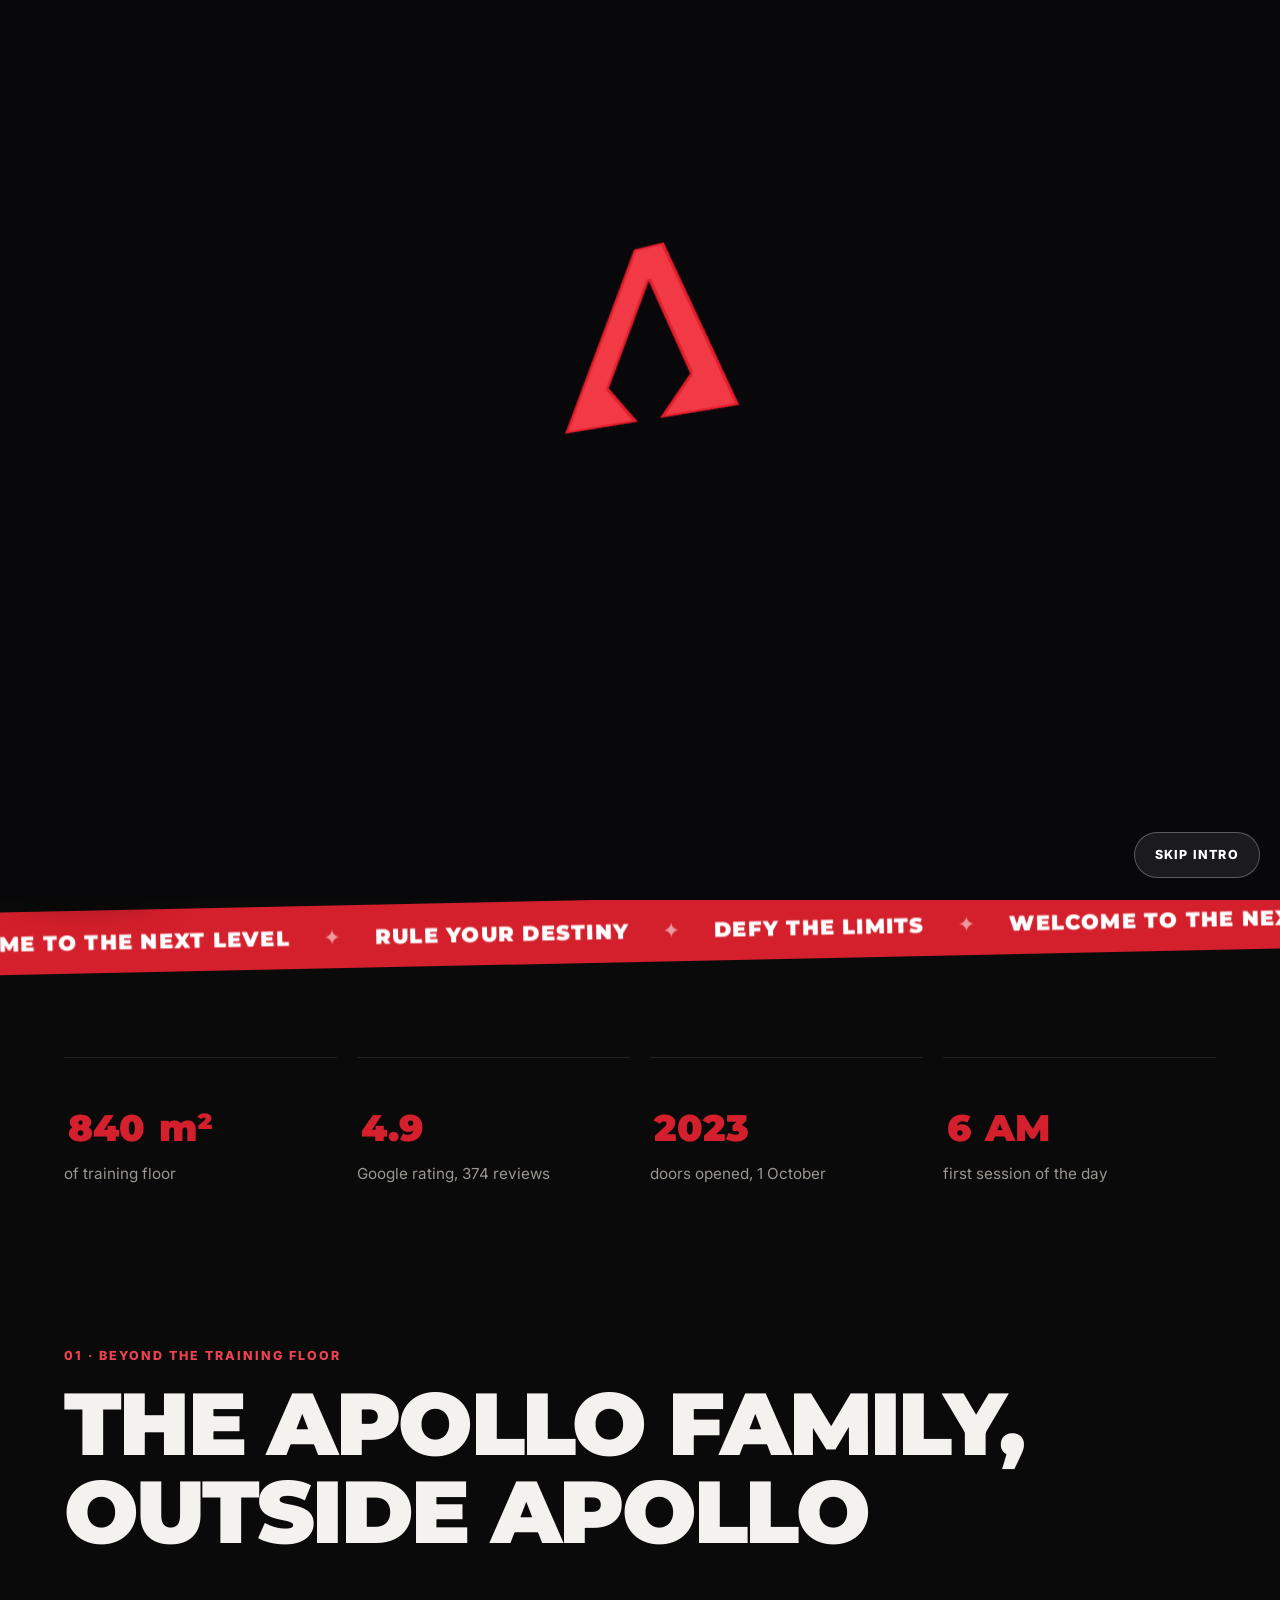
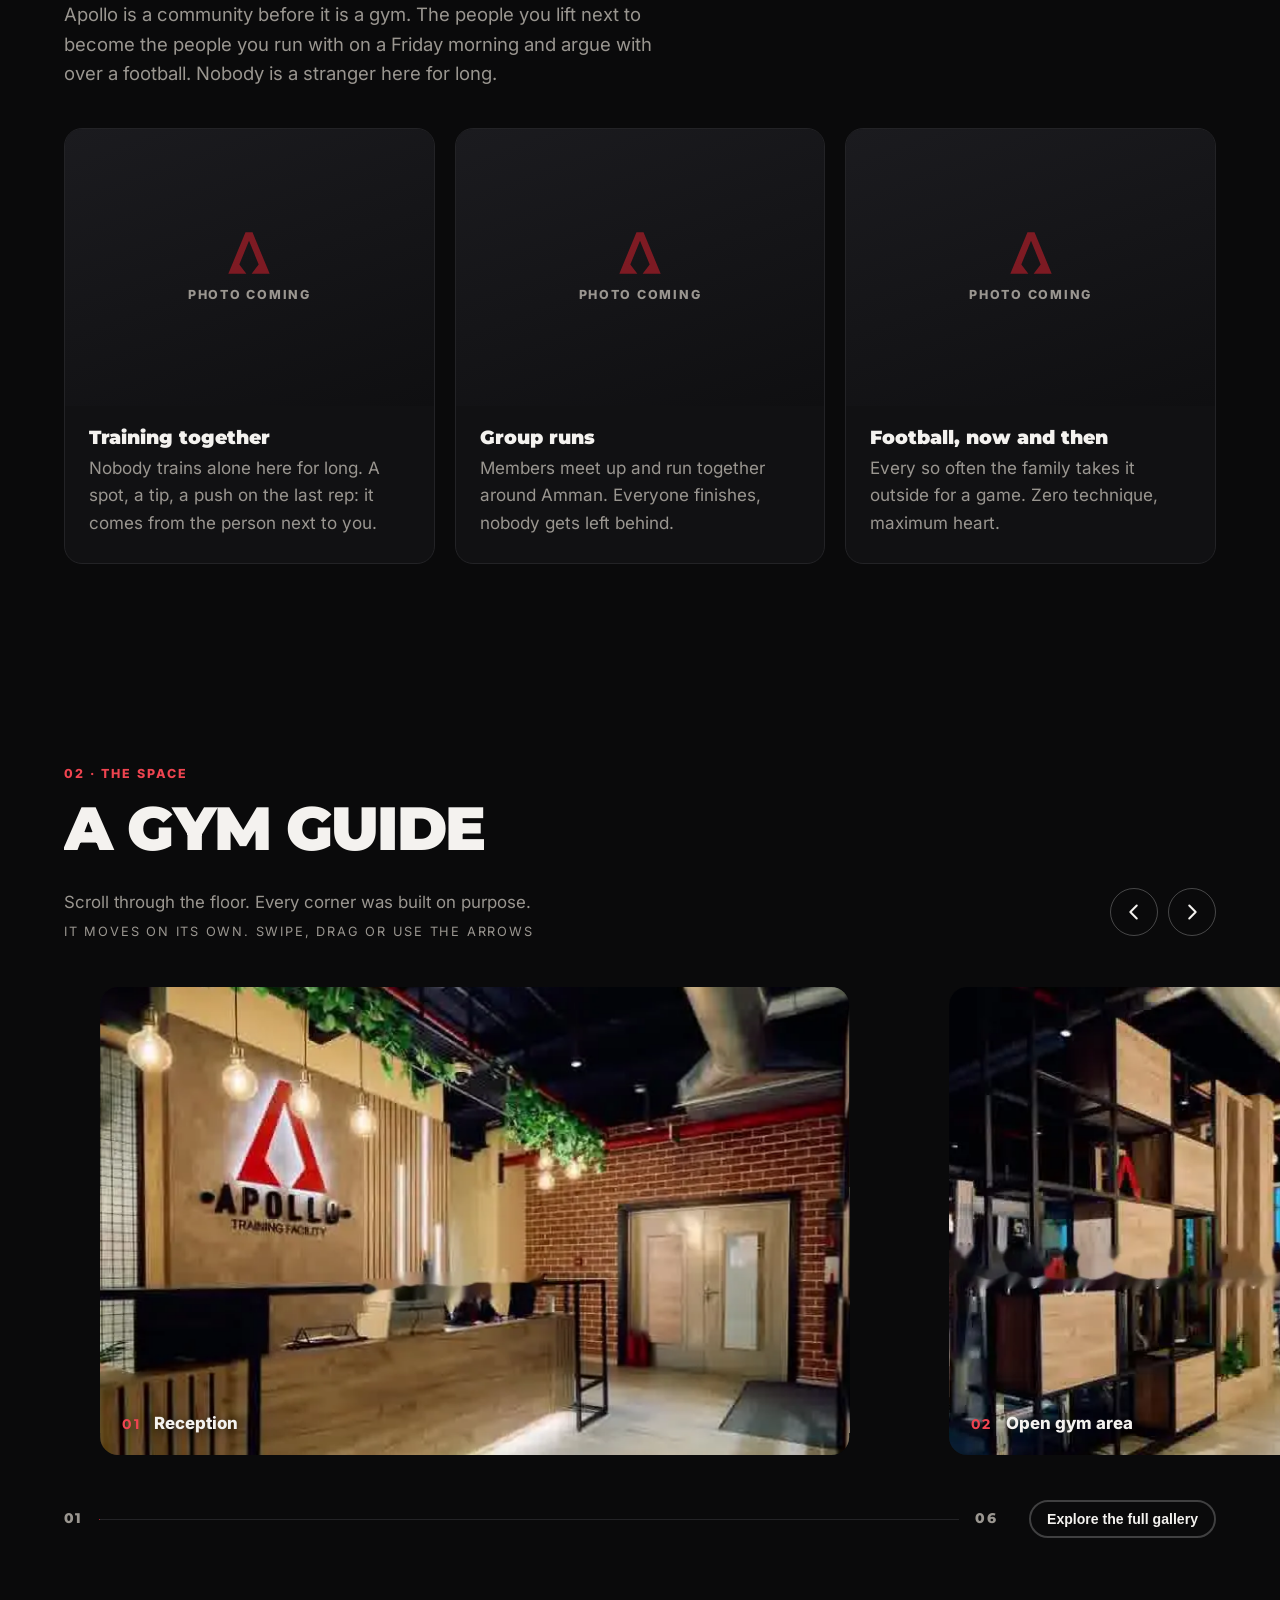
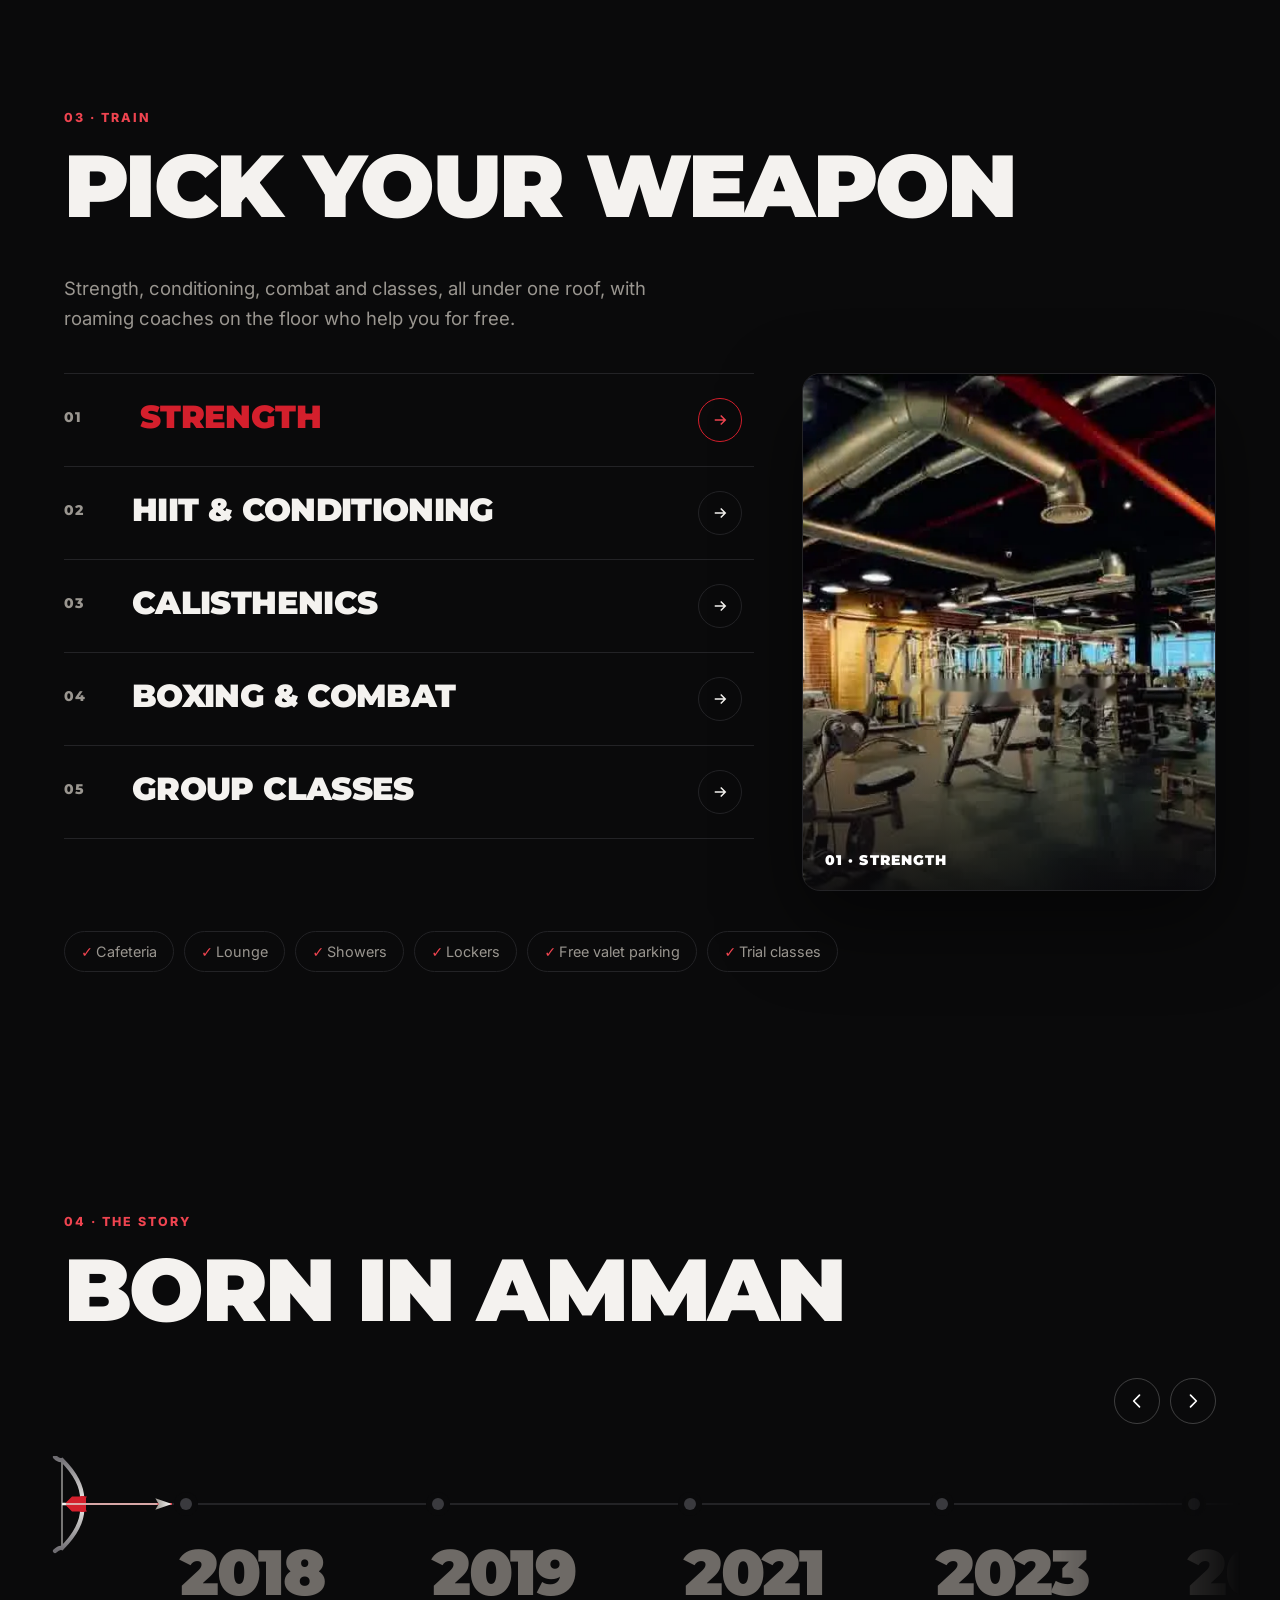
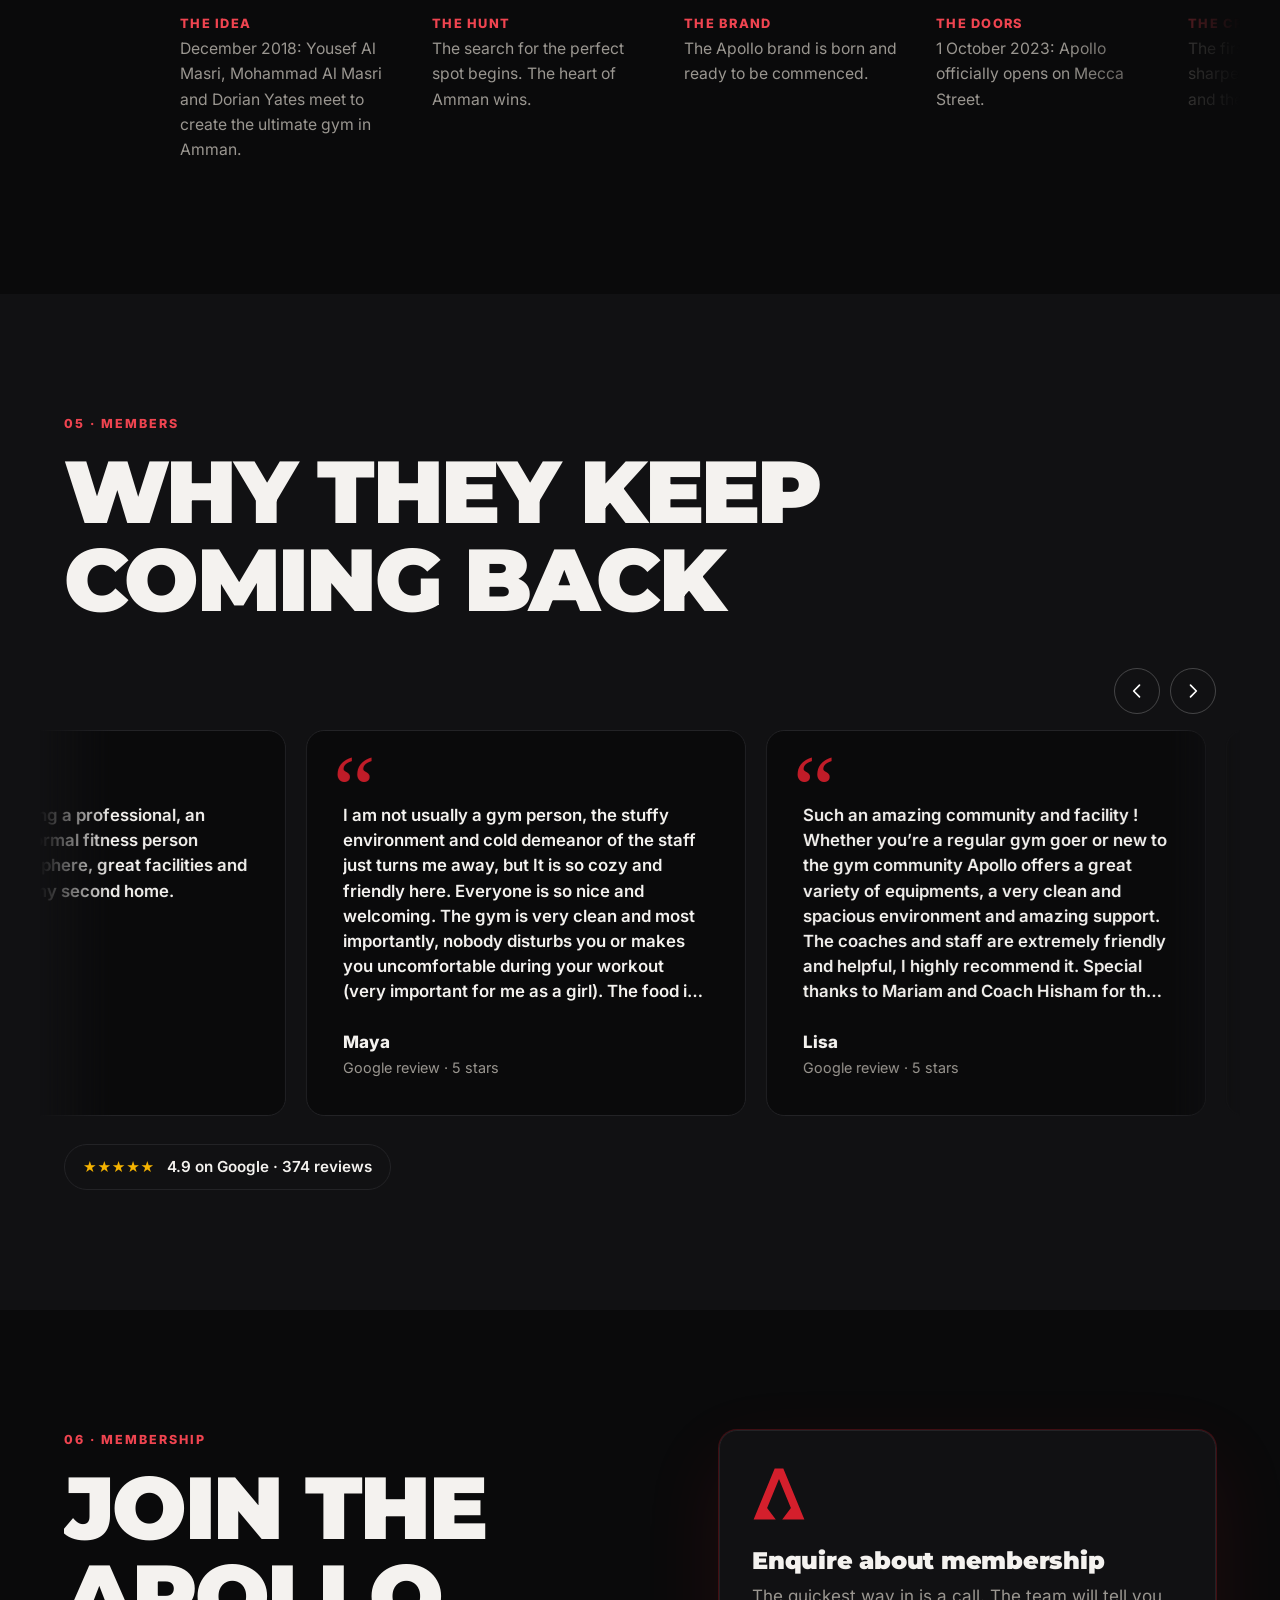
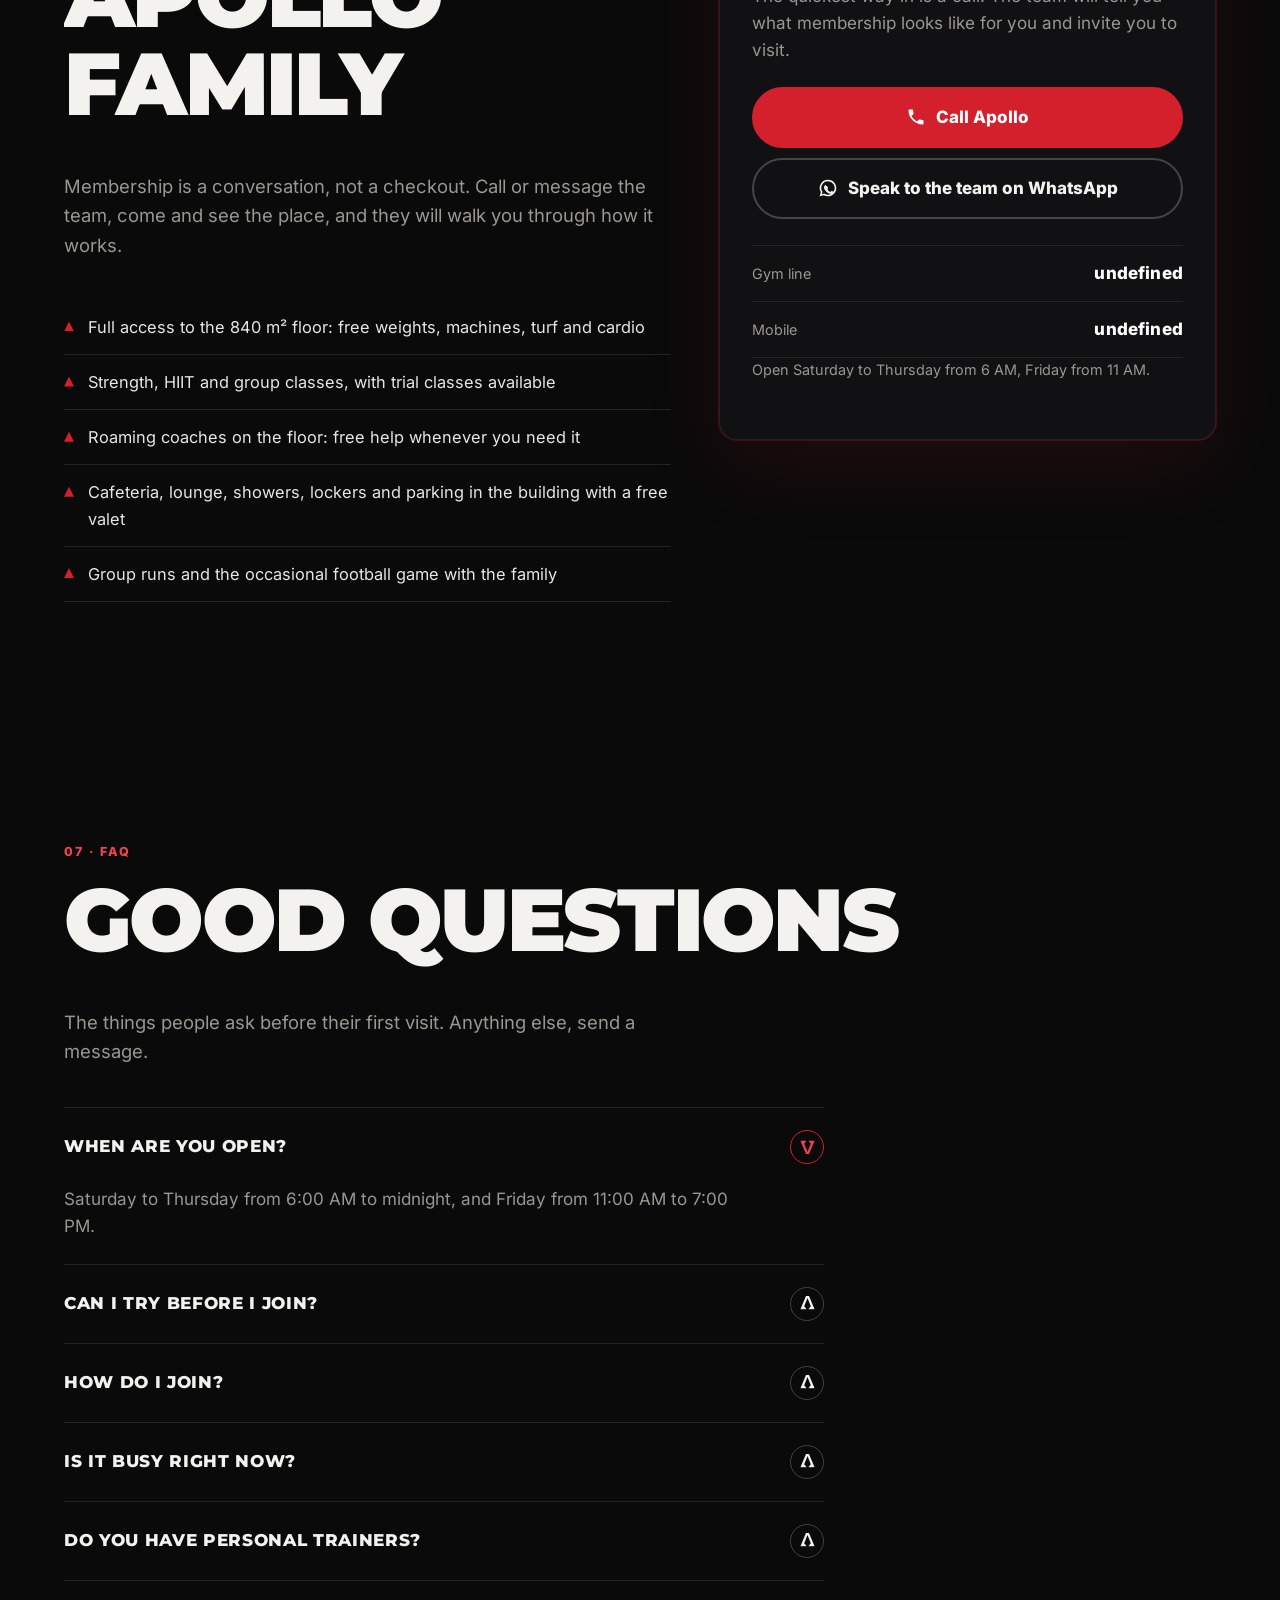
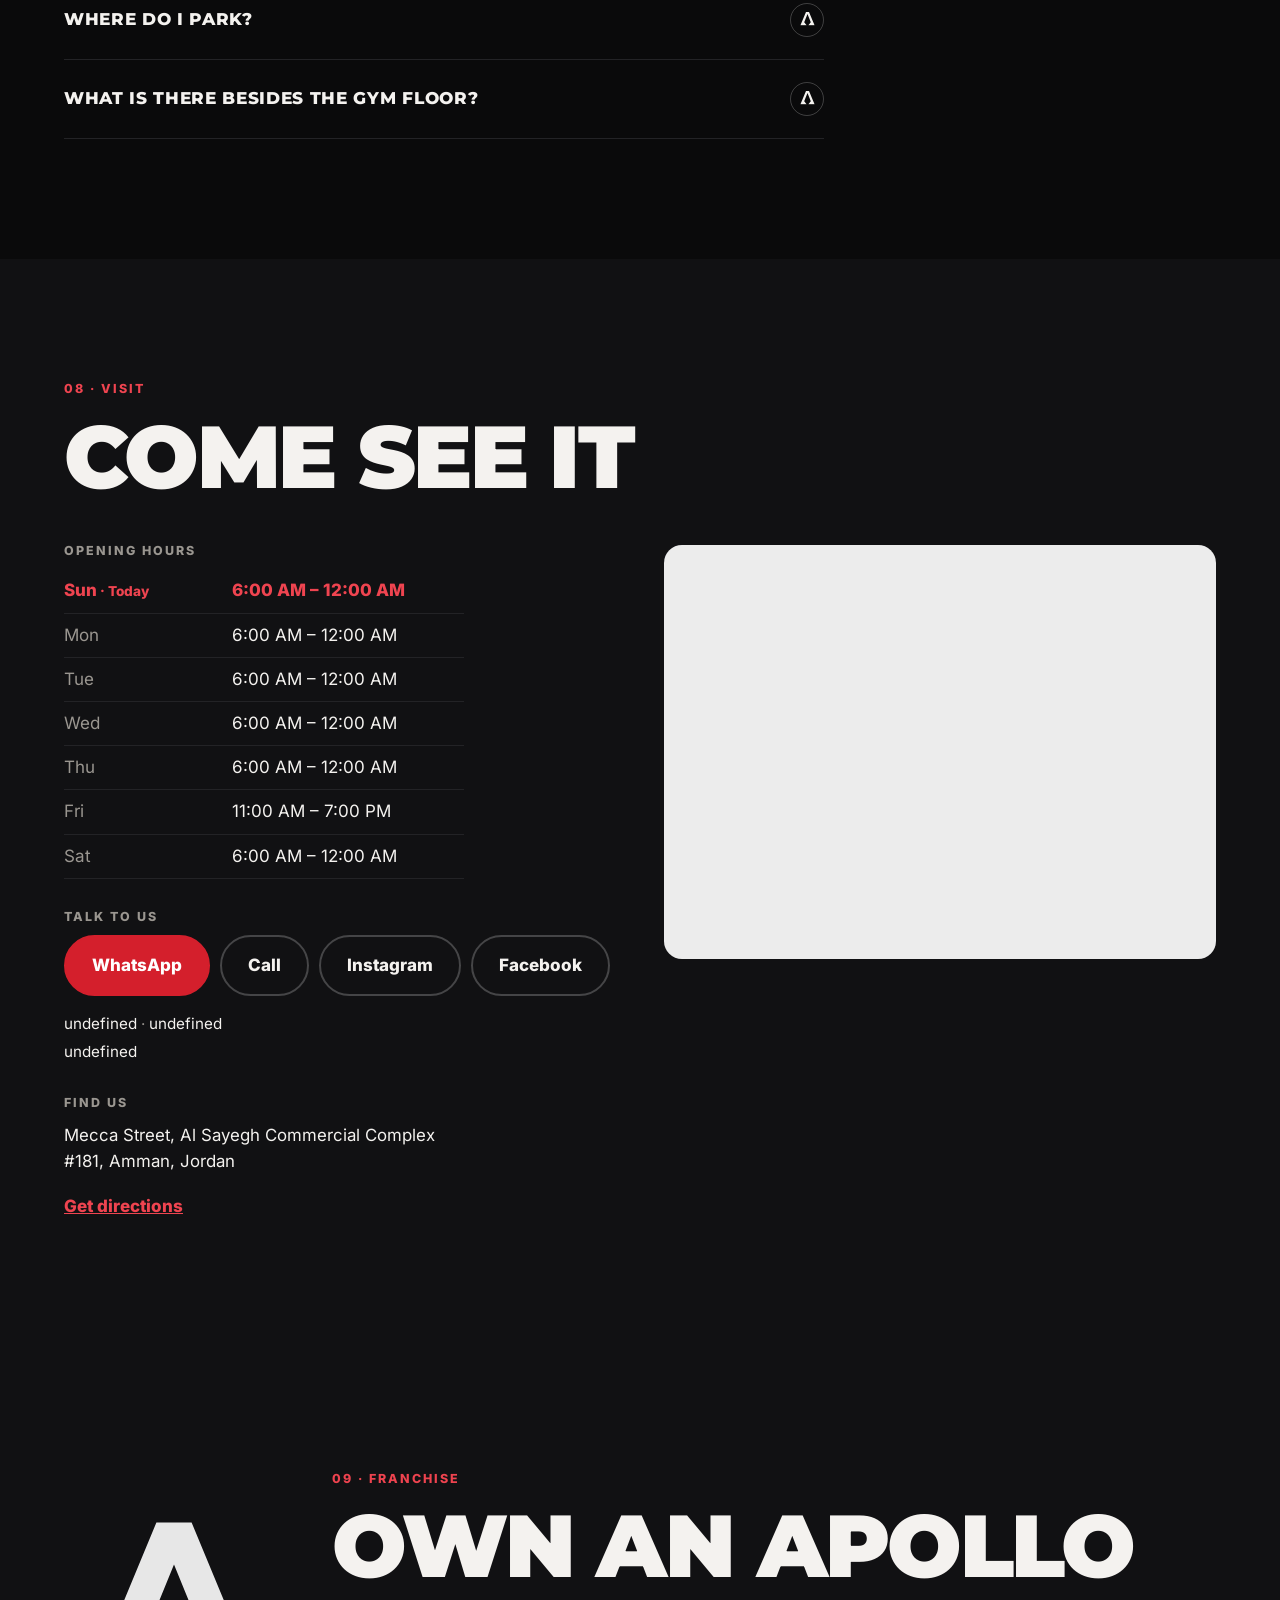
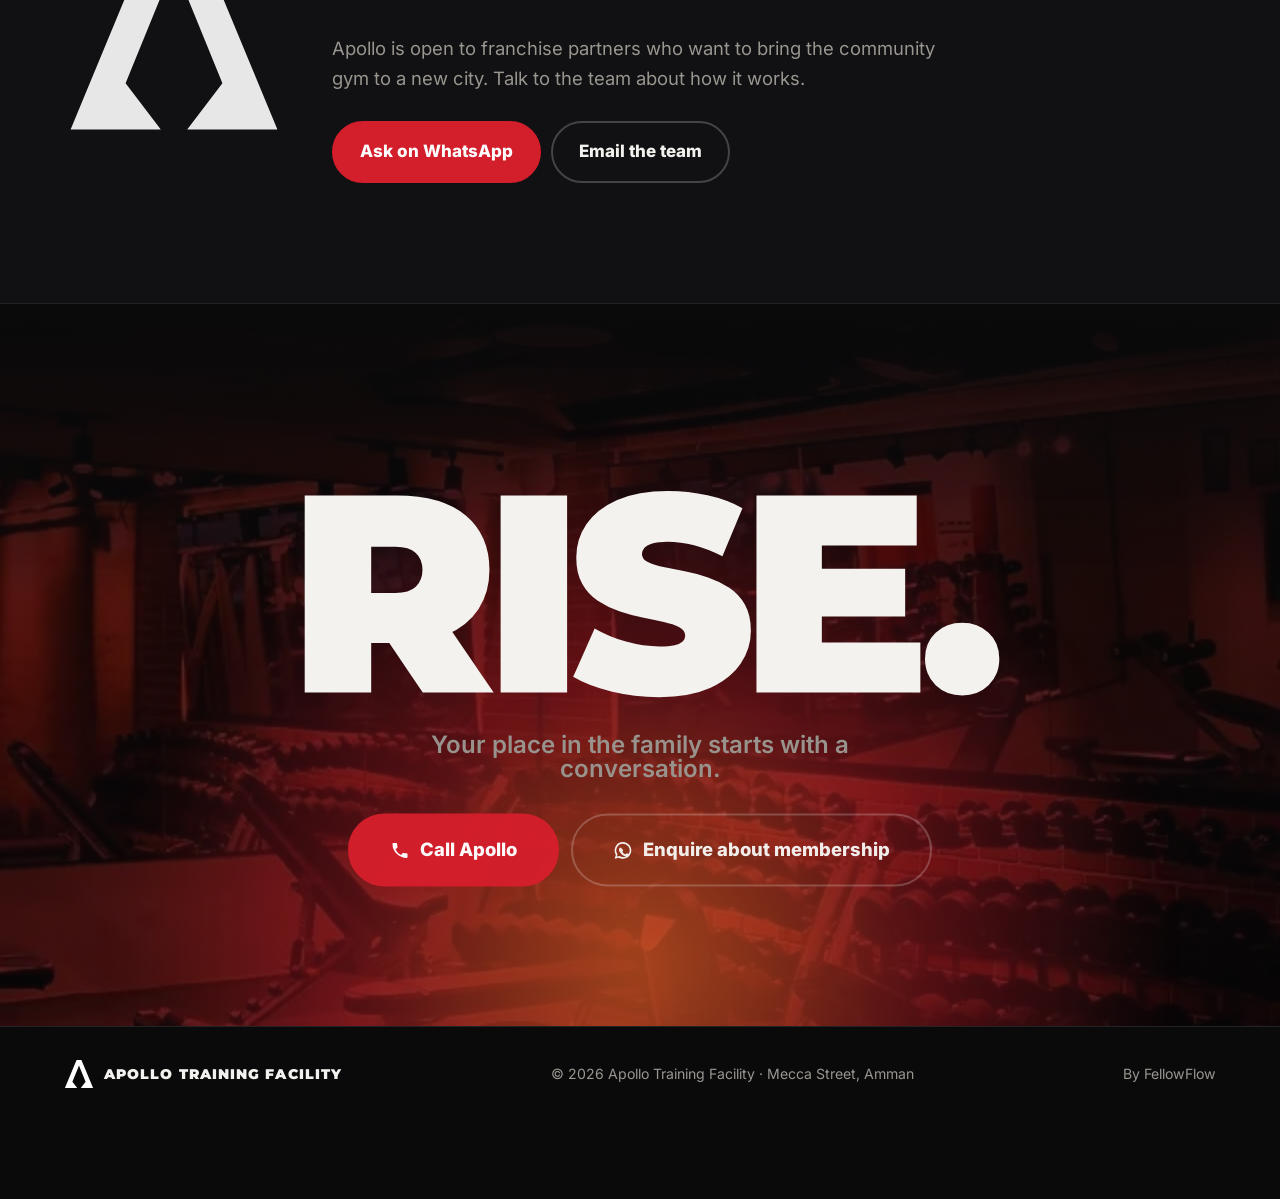
==== commit b4bdb57d: "Apollo Live: just the number, in the corner bubble The owner wants the live count on the page itself" ====
--- a/index.html
+++ b/index.html
@@ -80,7 +80,6 @@
         <a href="#membership" data-t="nav_plans"></a>
         <a href="#faq" data-t="nav_faq"></a>
         <a href="#visit" data-t="nav_visit"></a>
-        <a class="nav-live" href="#live"><i></i><span data-t="nav_live"></span></a>
       </nav>
       <div class="header-actions">
           <div class="socials" aria-label="Apollo on social media">
@@ -107,7 +106,6 @@
       <a href="#faq" data-t="nav_faq"></a>
       <a href="#visit" data-t="nav_visit"></a>
       <a href="#franchise" data-t="nav_franchise"></a>
-      <a class="nav-live" href="#live"><i></i><span data-t="nav_live"></span></a>
     </nav>
     <a class="btn btn-big tel-link overlay-cta" href="#" data-t="enquire_call"></a>
     <div class="socials overlay-socials" aria-label="Apollo on social media">
@@ -145,19 +143,6 @@
         </div>
       </div>
       <a class="scroll-cue" href="#stats"><span data-t="scroll"></span><i></i></a>
-    </section>
-
-    <!-- LIVE: the gym's own live counter on the page itself. The owner asked for the number here, no popup, no new tab -->
-    <section class="live" id="live">
-      <div class="wrap">
-        <div class="live-card reveal">
-          <div class="live-head">
-            <div class="live-pulse" aria-hidden="true"><i></i></div>
-            <div class="live-copy"><h2 data-t="live_title"></h2><p data-t="live_text"></p></div>
-          </div>
-          <div class="live-embed" id="live-embed"><iframe class="live-frame" id="live-frame" title="Apollo Live" loading="lazy" src="about:blank"></iframe></div>
-        </div>
-      </div>
     </section>
 
     <!-- MARQUEE -->
@@ -339,10 +324,10 @@
   </footer>
 
   <!-- Sticky WhatsApp bar on phones -->
-  <!-- Apollo Live bubble: always in view. Click scrolls to the live counter at the top of the page -->
-  <button class="live-bubble" id="live-bubble" type="button">
-    <i aria-hidden="true"></i><span class="live-bubble-count" id="live-count" hidden></span><span class="live-bubble-label" data-t="live_bubble"></span>
-  </button>
+  <!-- Apollo Live: the number of members on the floor right now, always in view (read from Apollo's own counter) -->
+  <div class="live-bubble" id="live-bubble" role="status" aria-live="polite">
+    <i aria-hidden="true"></i><span class="live-bubble-count" id="live-count" hidden></span><span class="live-bubble-label" id="live-label" data-t="live_bubble"></span>
+  </div>
   <nav class="call-bar-wrap" aria-label="Call Apollo"><a class="call-bar tel-link" href="#" data-t="enquire_call"></a></nav>
 
   <script src="assets/js/vendor/gsap.min.js"></script>
--- a/assets/css/site.css
+++ b/assets/css/site.css
@@ -176,7 +176,8 @@
 .tour-viewport { width: 100%; overflow-x: auto; overflow-y: hidden; scroll-snap-type: x proximity; -webkit-overflow-scrolling: touch; scrollbar-width: none; overscroll-behavior-x: contain; }
 .tour-viewport::-webkit-scrollbar { display: none; }
 /* Touch screens: JS slider (one swipe = one photo); vertical page scroll still passes through. */
-.tour-viewport.is-slider { overflow: hidden; scroll-snap-type: none; touch-action: pan-y; }
+.tour-viewport.is-slider { overflow: hidden; scroll-snap-type: none; touch-action: pan-y; cursor: grab; user-select: none; -webkit-user-select: none; }
+.tour-viewport.is-dragging { cursor: grabbing; }
 .tour-viewport.is-slider .tour-track { will-change: transform; transition: none; }
 .tour-viewport.is-slider .tour-item img { transition: none; will-change: transform; transform: scale(1.2); backface-visibility: hidden; }
 .tour-viewport.is-slider .tour-item { scroll-snap-align: none; }
@@ -274,8 +275,9 @@
 @keyframes target-ripple { 0% { opacity: .9; transform: scale(1); } 100% { opacity: 0; transform: scale(3.2); } }
 
 /* ---------- Apollo Live bubble + panel ---------- */
-.live-bubble { position: fixed; z-index: 35; inset-inline-start: 20px; bottom: max(20px, env(safe-area-inset-bottom)); display: inline-flex; align-items: center; gap: 10px; padding: 10px 16px 10px 12px; border-radius: 999px; border: 1px solid rgba(255,255,255,.14); background: rgba(14,14,16,.82); backdrop-filter: blur(14px); -webkit-backdrop-filter: blur(14px); color: #fff; font: inherit; font-size: .82rem; font-weight: 800; letter-spacing: .06em; text-transform: uppercase; cursor: pointer; box-shadow: 0 14px 40px rgba(0,0,0,.5); transition: transform .3s var(--ease), border-color .2s; }
-.live-bubble:hover, .live-bubble:focus-visible { transform: translateY(-2px); border-color: rgba(255,45,63,.6); outline: none; }
+.live-bubble { position: fixed; z-index: 35; inset-inline-start: 20px; bottom: max(20px, env(safe-area-inset-bottom)); display: inline-flex; align-items: center; gap: 10px; padding: 10px 16px 10px 12px; border-radius: 999px; border: 1px solid rgba(255,255,255,.14); background: rgba(14,14,16,.82); backdrop-filter: blur(14px); -webkit-backdrop-filter: blur(14px); color: #fff; font: inherit; font-size: .82rem; font-weight: 800; letter-spacing: .06em; text-transform: uppercase; box-shadow: 0 14px 40px rgba(0,0,0,.5); transition: transform .3s var(--ease), border-color .2s; }
+.live-bubble.is-closed { color: var(--muted); }
+.live-bubble.is-closed i { background: var(--muted); animation: none; box-shadow: none; }
 .live-bubble i { width: 10px; height: 10px; border-radius: 50%; background: var(--neon); box-shadow: 0 0 0 0 rgba(255,45,63,.6); animation: nav-pulse 1.8s ease-out infinite; }
 .live-bubble-count { font-family: var(--display); font-weight: 900; font-size: 1.15rem; letter-spacing: 0; color: var(--neon); }
 html[lang="ar"] .live-bubble { letter-spacing: 0; font-size: .9rem; }
@@ -403,20 +405,6 @@
 @keyframes faq-in { from { opacity: 0; transform: translateY(-6px); } to { opacity: 1; transform: none; } }
 
 /* ---------- Live ---------- */
-.live { color: #fff; padding: 26px 0 0; }
-.live-card { background: var(--red); border-radius: var(--radius); padding: 22px 22px 18px; box-shadow: 0 30px 80px rgba(212, 31, 44, .18); }
-.live-head { display: flex; align-items: center; gap: 18px; margin-bottom: 16px; }
-.live-pulse { position: relative; flex: none; width: 22px; height: 22px; }
-.live-pulse i, .live-pulse::before { content: ""; position: absolute; inset: 0; border-radius: 50%; background: #fff; }
-.live-pulse::before { animation: pulse 1.8s ease-out infinite; }
-.live-copy h2 { margin: 0 0 4px; font-family: var(--display); font-weight: 900; text-transform: uppercase; letter-spacing: .04em; font-size: clamp(1.3rem, 2.6vw, 1.8rem); }
-html[lang="ar"] .live-copy h2 { text-transform: none; letter-spacing: 0; }
-.live-copy p { margin: 0; color: #fff; }
-/* Apollo's live page is rendered at 1280x720 and shrunk to the card width, so the whole number shows at any size */
-.live-embed { position: relative; overflow: hidden; border-radius: 12px; background: #0a0a0b; direction: ltr; }
-.live-frame { position: absolute; left: 0; top: 0; width: 1280px; height: 720px; border: 0; transform-origin: 0 0; background: #0a0a0b; }
-.nav-live { display: inline-flex; align-items: center; gap: 8px; }
-.nav-live i { width: 8px; height: 8px; border-radius: 50%; background: var(--neon); box-shadow: 0 0 0 0 rgba(255,45,63,.6); animation: nav-pulse 1.8s ease-out infinite; }
 @keyframes nav-pulse { from { box-shadow: 0 0 0 0 rgba(255,45,63,.6); } to { box-shadow: 0 0 0 10px rgba(255,45,63,0); } }
 
 /* ---------- Franchise ---------- */
@@ -428,7 +416,7 @@
 
 /* ---------- Motion safety ---------- */
 @media (prefers-reduced-motion: reduce) {
-  .marquee-track, .scroll-cue i, .live-pulse::before, .nav-live i, .live-bubble i { animation: none; transform: none !important; }
+  .marquee-track, .scroll-cue i, .live-bubble i { animation: none; transform: none !important; }
   .faq-item summary i svg, .faq-item summary i::after { animation: none; }
   .beacon-on, .loader-skip { opacity: 1; }
   .beacon-halo { opacity: .9; }
@@ -470,9 +458,6 @@
   .tour-viewport { scroll-snap-type: x mandatory; scroll-padding-inline: 24px; }
   .tour-track { gap: 12px; }
   .tour-item { width: calc(100vw - 48px); height: auto; margin: 0; scroll-snap-align: center; scroll-snap-stop: always; }
-  .live-card { padding: 14px 14px 12px; }
-  .live-head { gap: 12px; margin-bottom: 12px; }
-  .live-copy p { font-size: .92rem; }
   .header-actions { gap: 4px; }
   .socials { margin-inline-end: 0; gap: 0; }
   .social { width: 32px; height: 32px; }
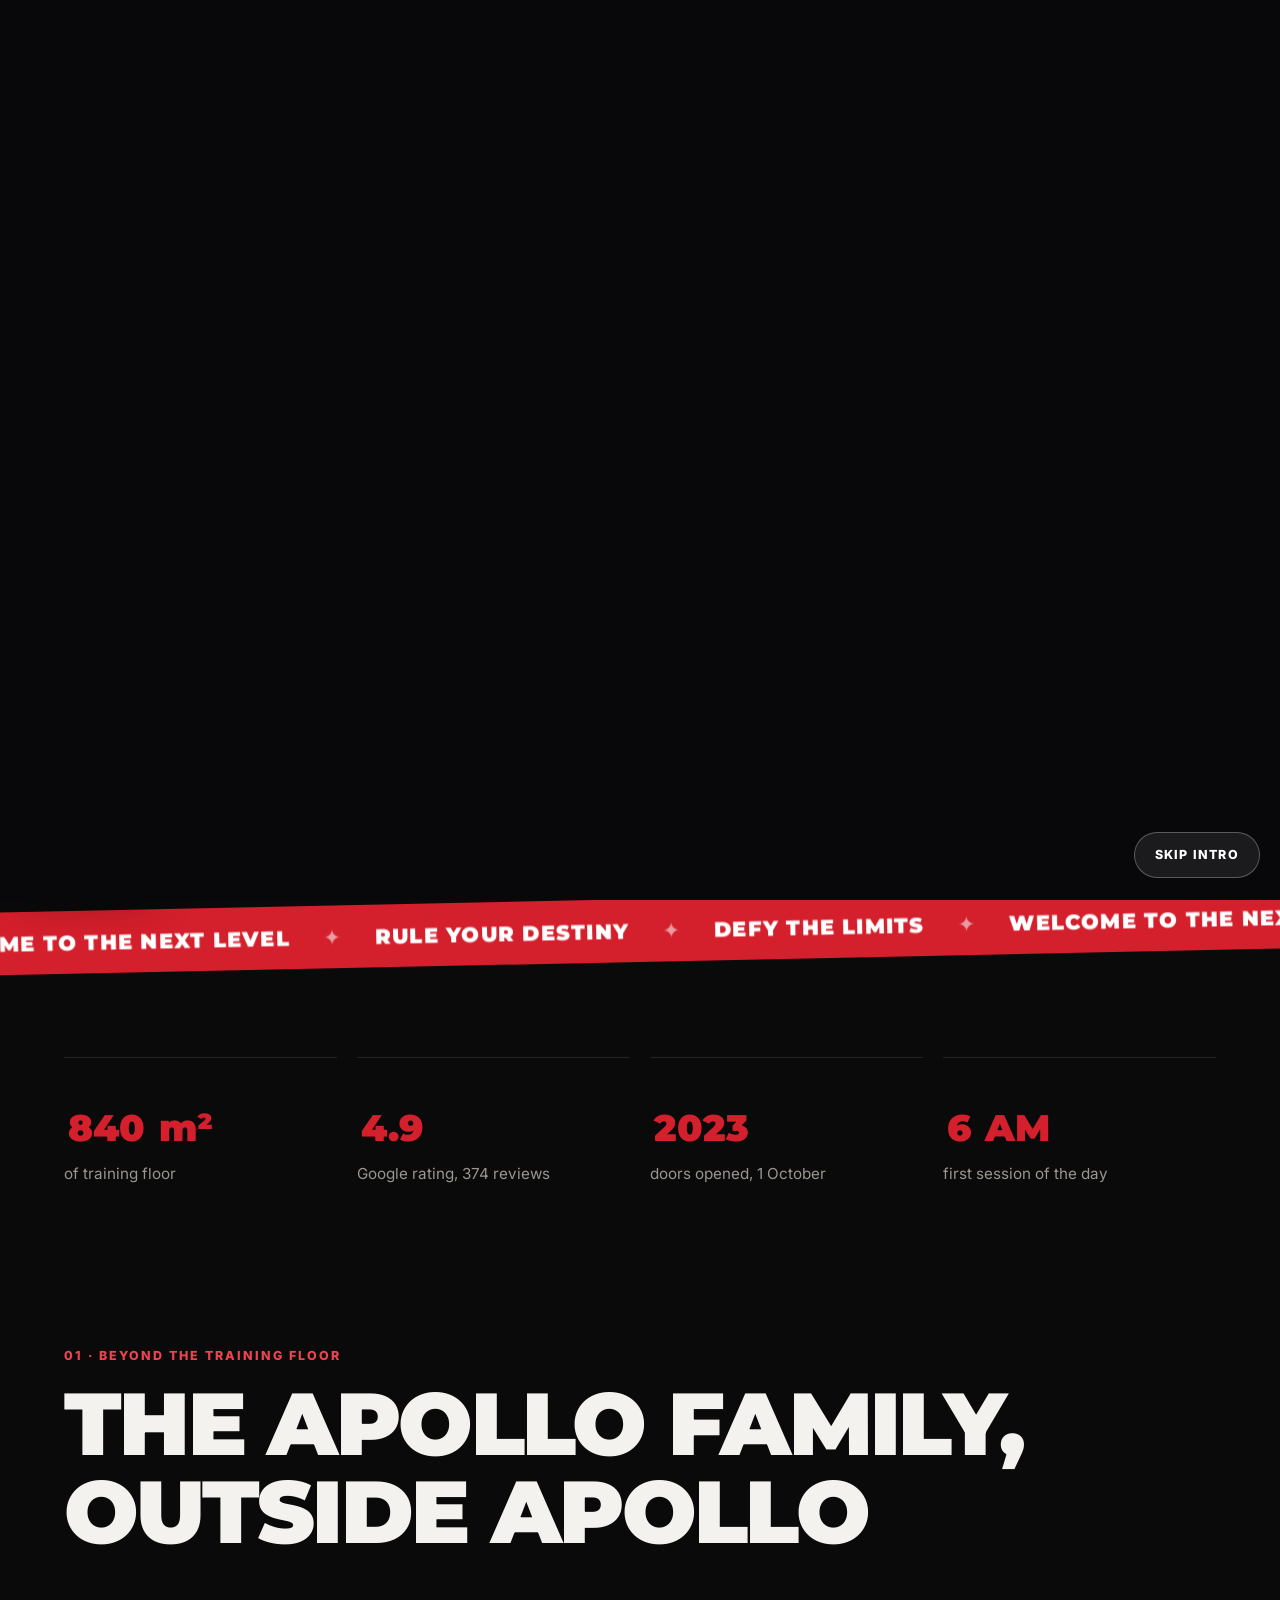
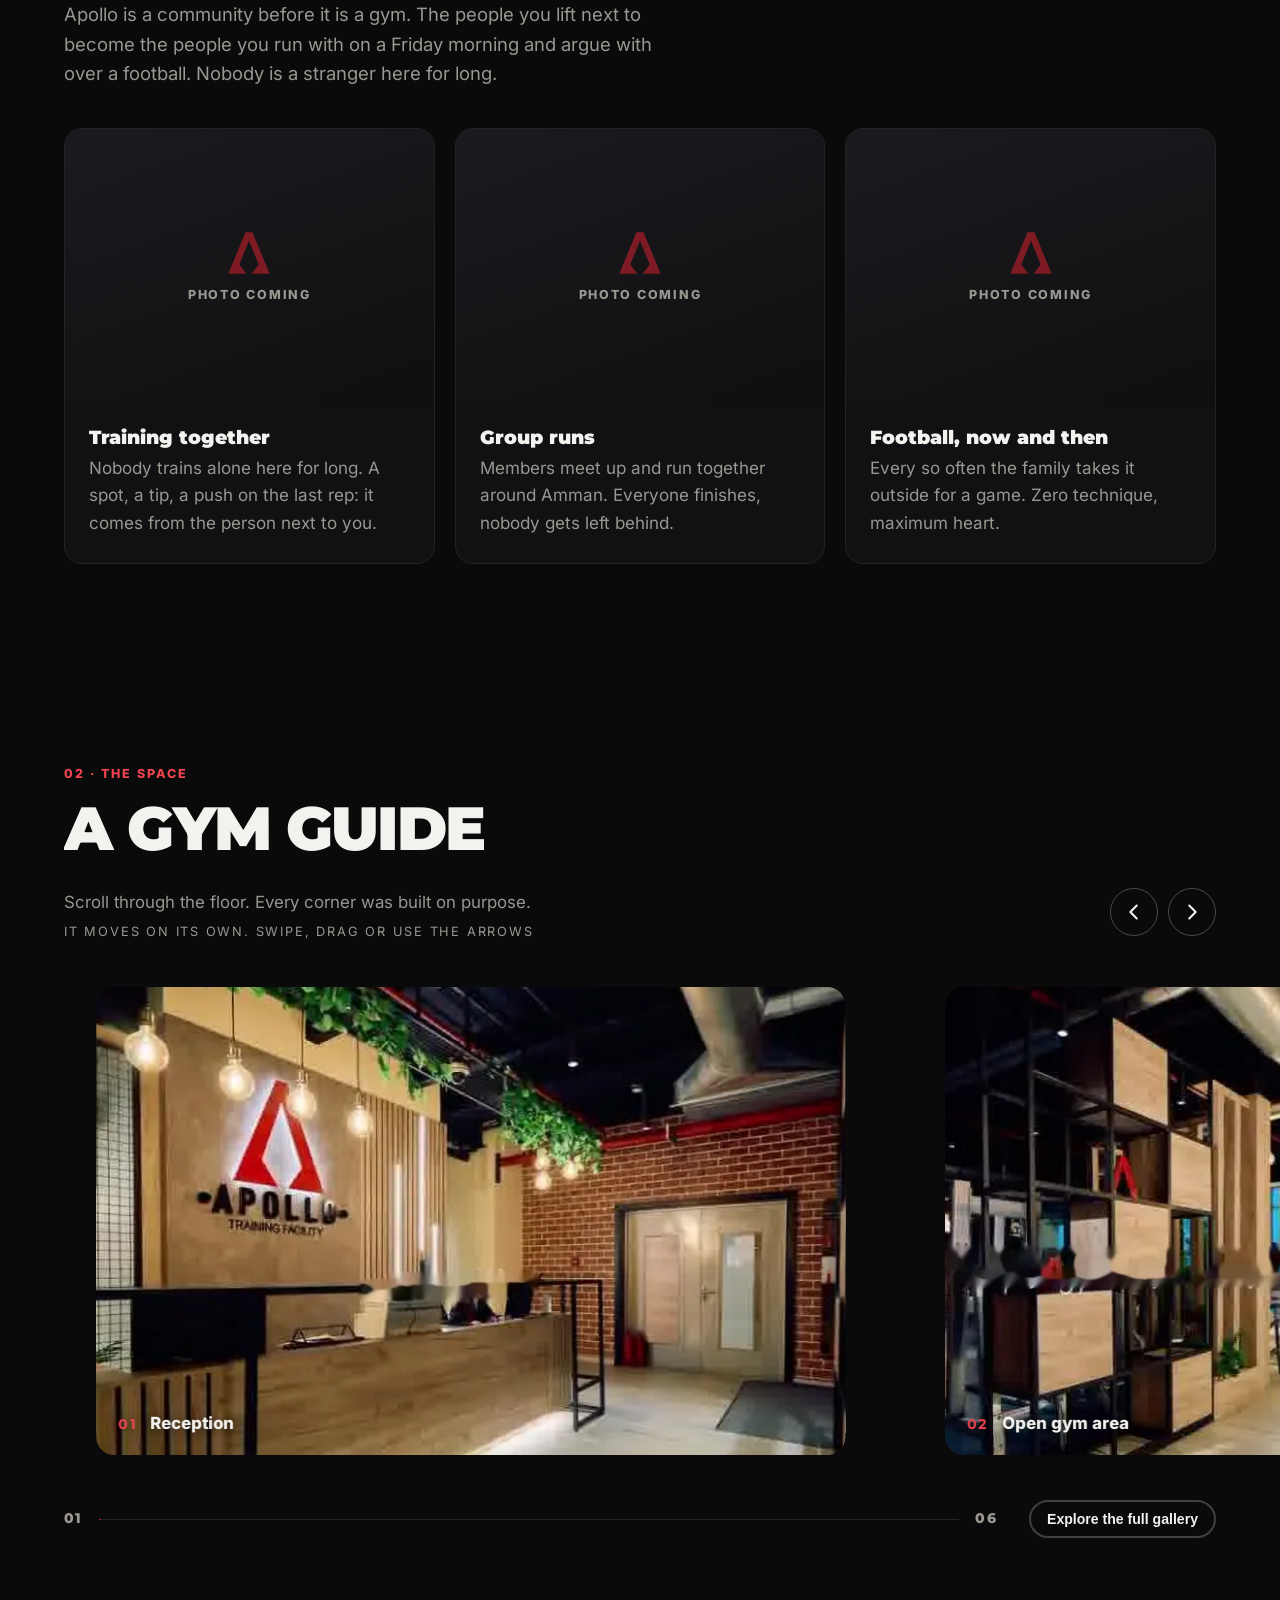
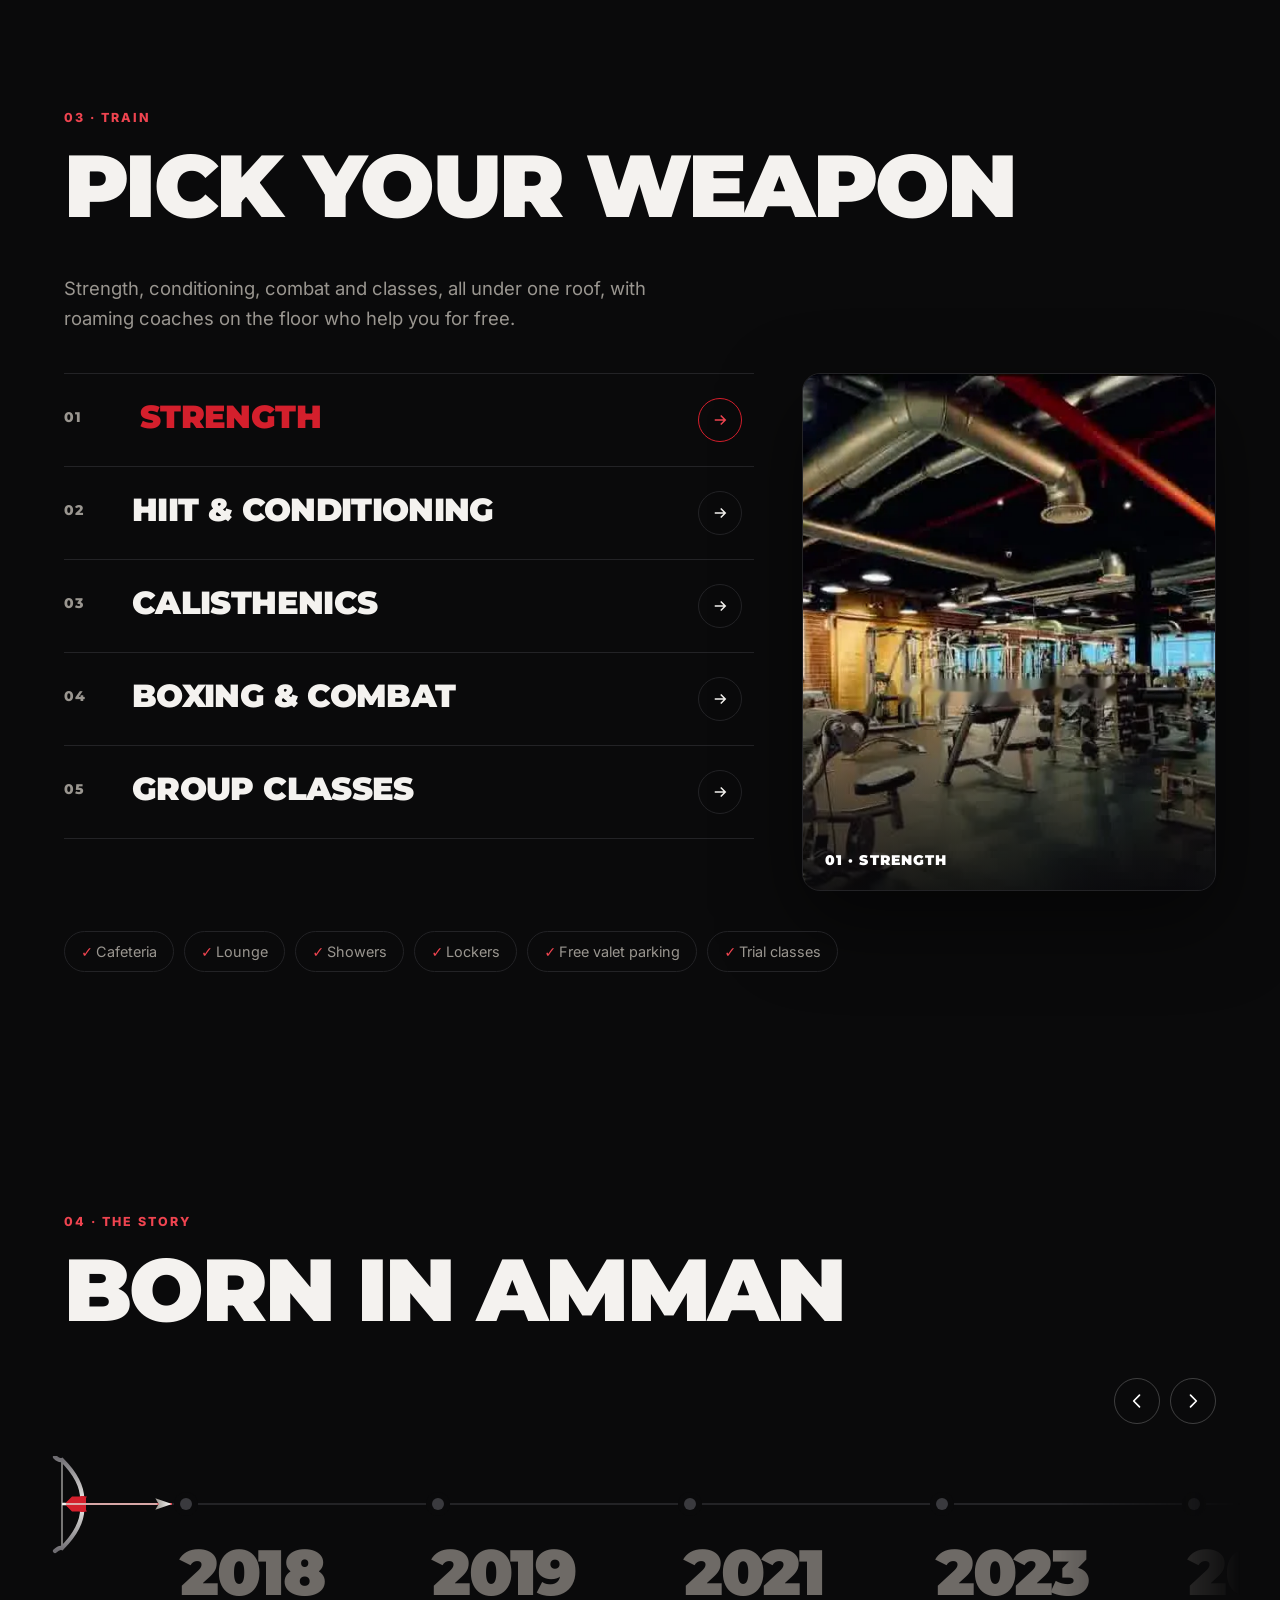
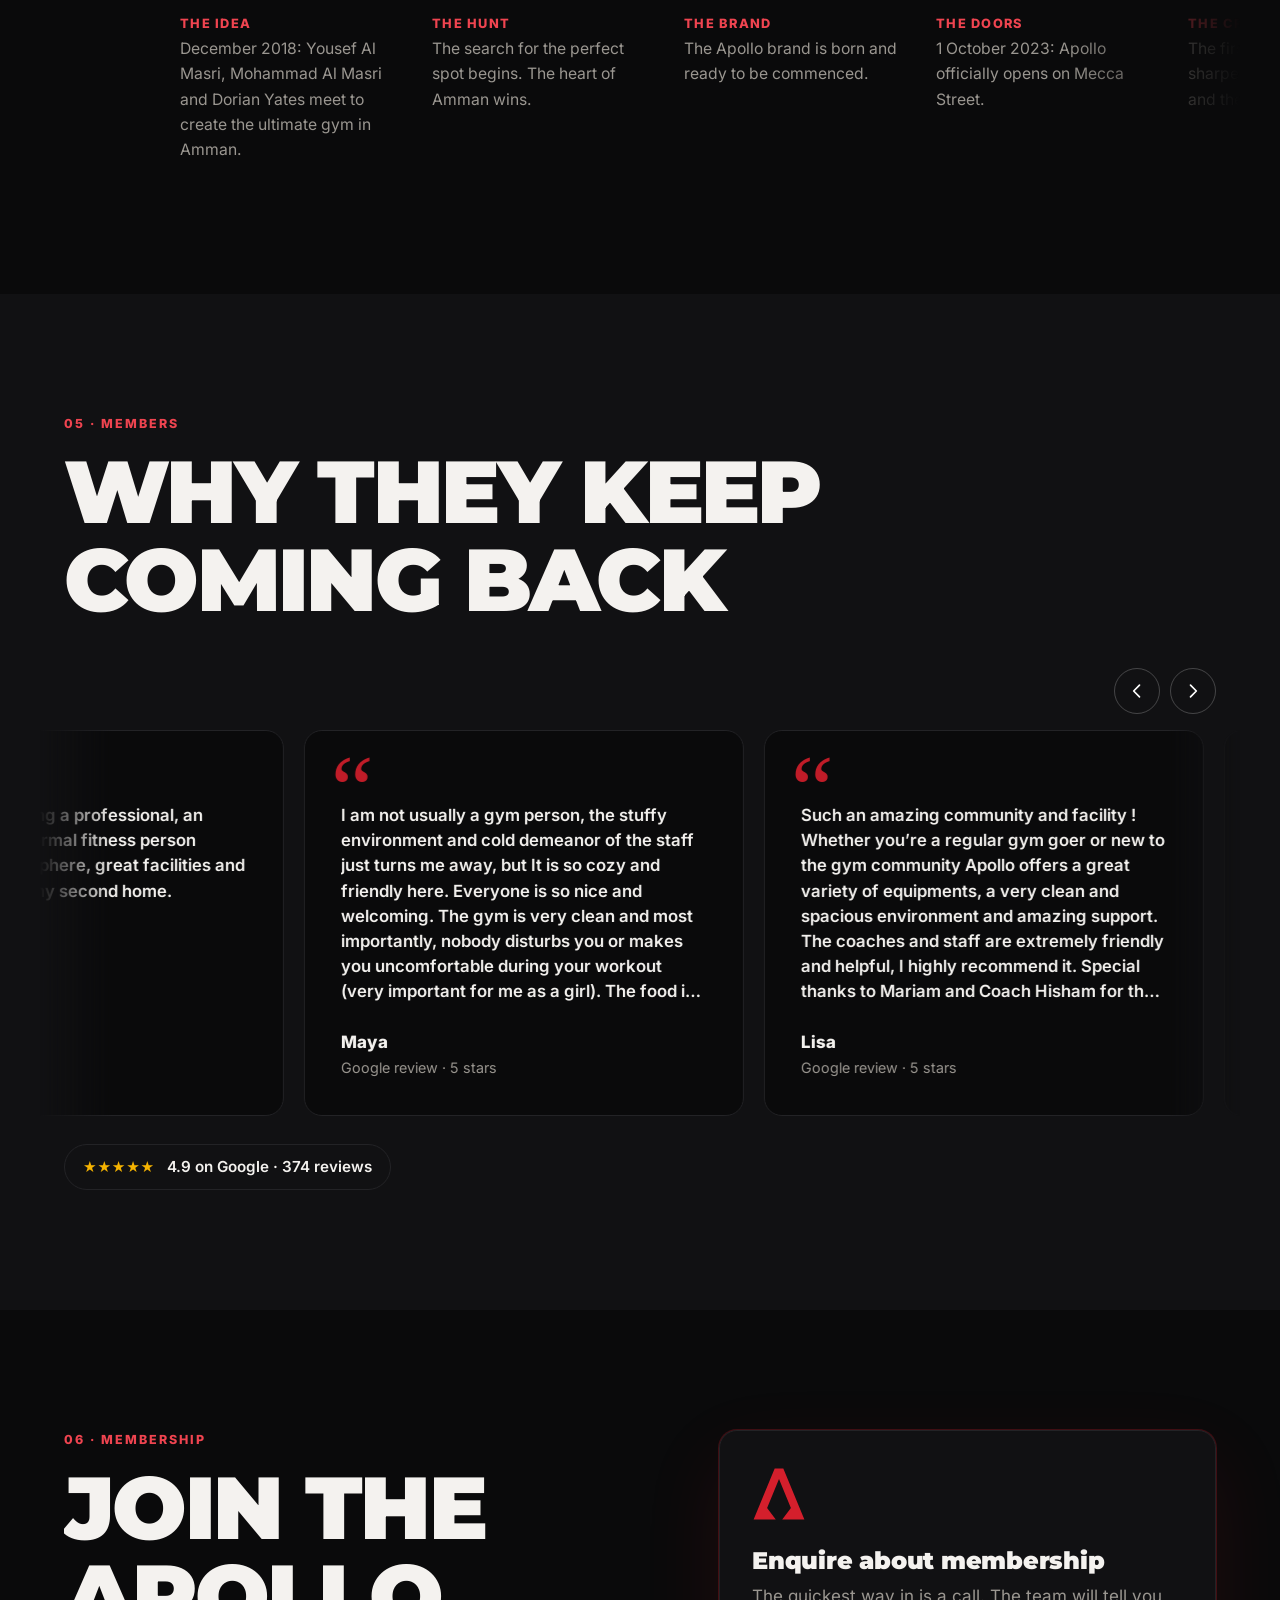
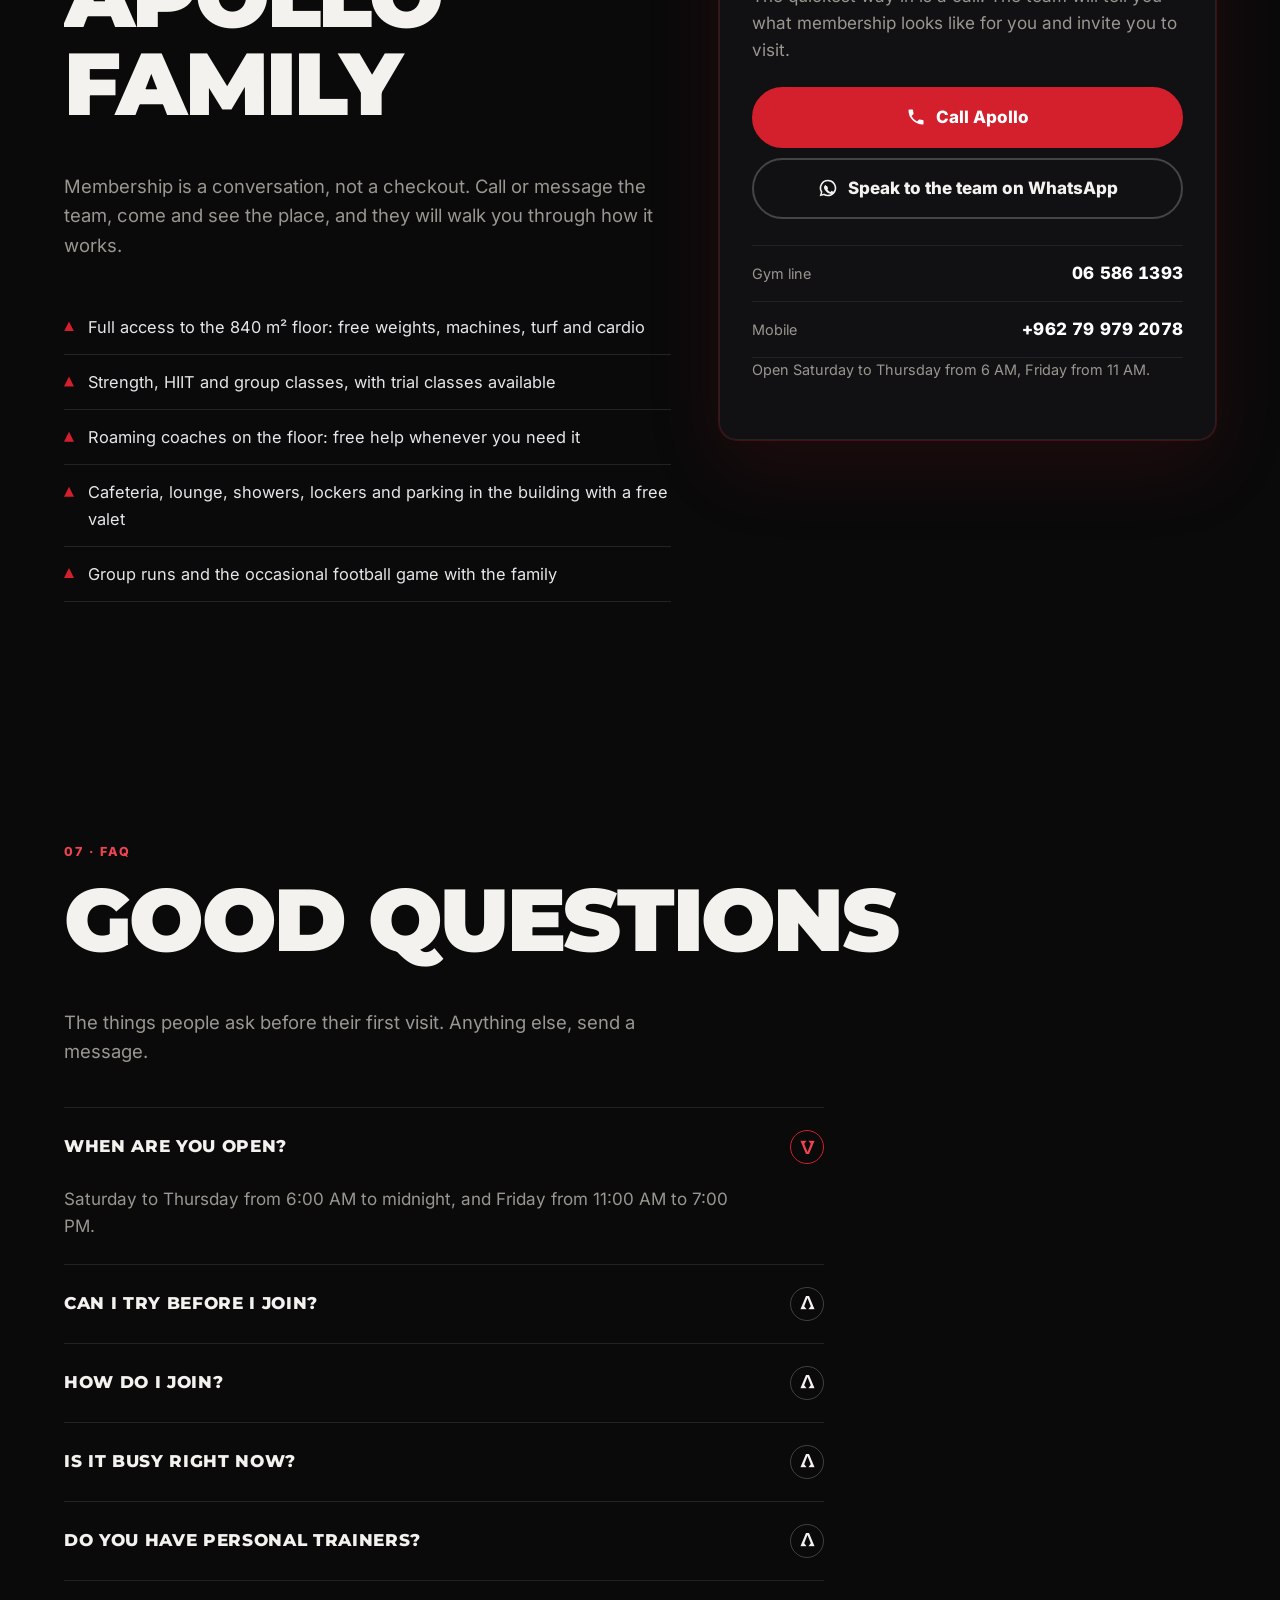
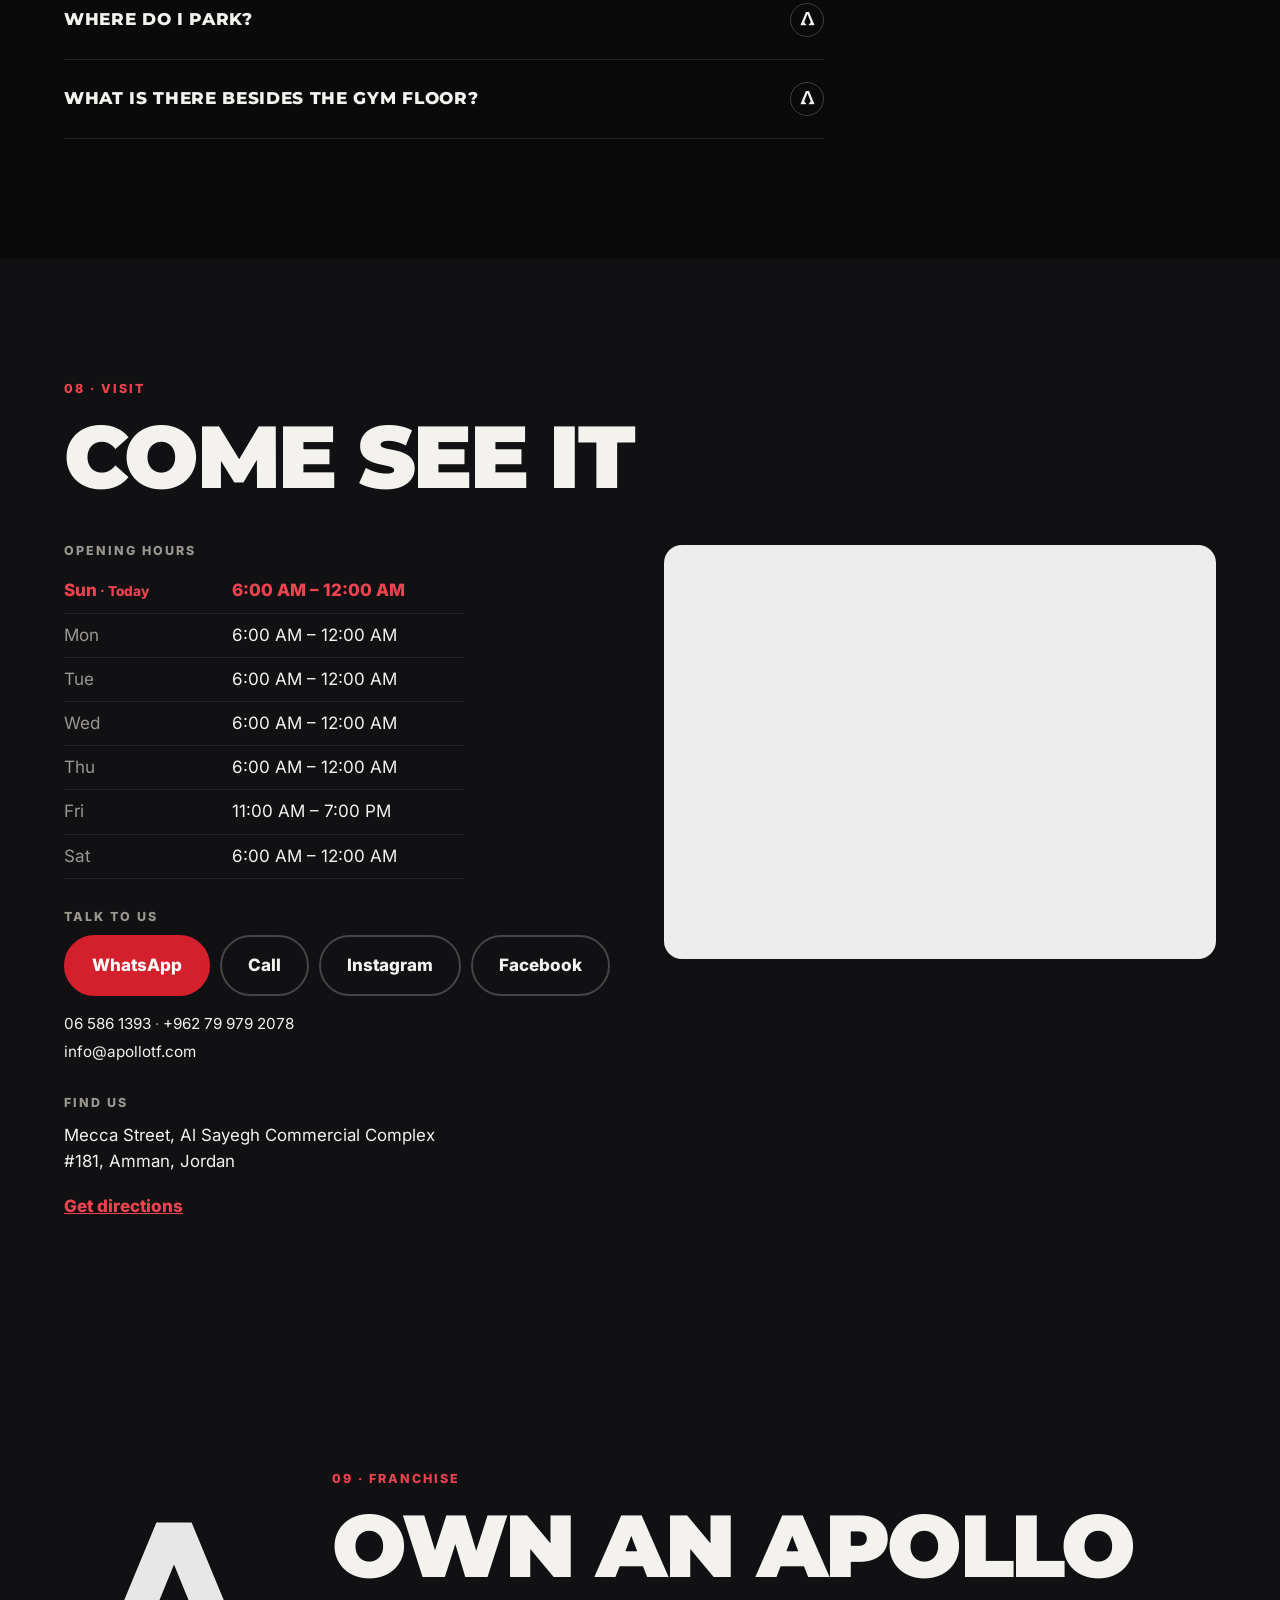
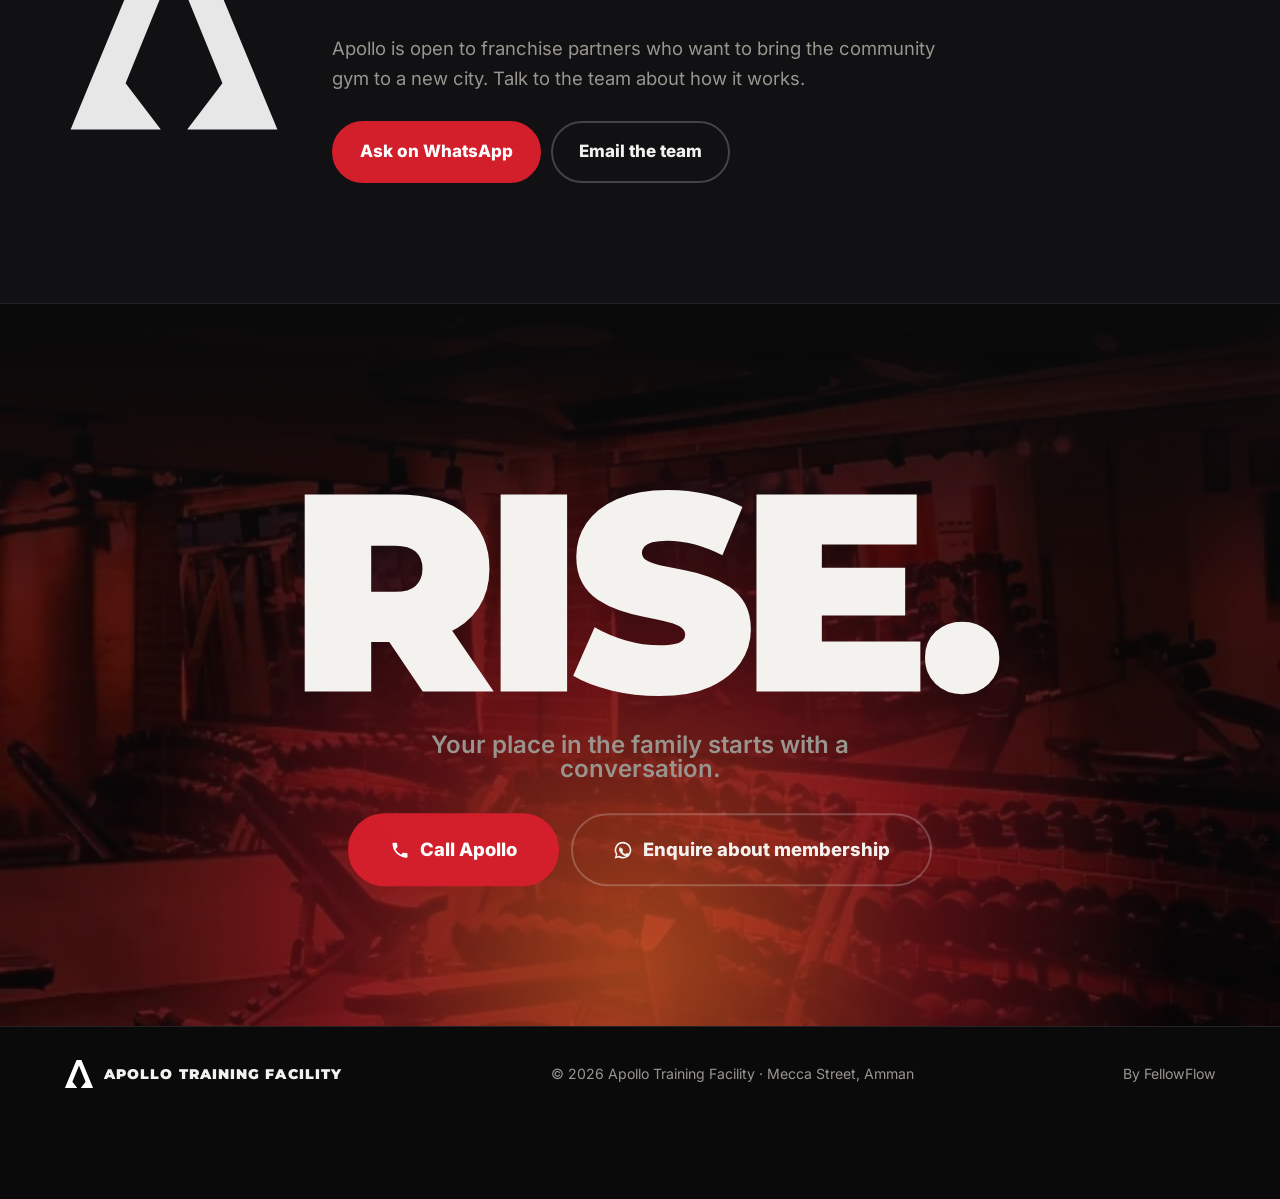
==== commit 85d4c48f: "Restore phone, email and social facts; live bubble opens Apollo's live page The edit that added the " ====
--- a/index.html
+++ b/index.html
@@ -325,9 +325,9 @@
 
   <!-- Sticky WhatsApp bar on phones -->
   <!-- Apollo Live: the number of members on the floor right now, always in view (read from Apollo's own counter) -->
-  <div class="live-bubble" id="live-bubble" role="status" aria-live="polite">
+  <a class="live-bubble" id="live-bubble" href="#" target="_blank" rel="noopener" aria-live="polite">
     <i aria-hidden="true"></i><span class="live-bubble-count" id="live-count" hidden></span><span class="live-bubble-label" id="live-label" data-t="live_bubble"></span>
-  </div>
+  </a>
   <nav class="call-bar-wrap" aria-label="Call Apollo"><a class="call-bar tel-link" href="#" data-t="enquire_call"></a></nav>
 
   <script src="assets/js/vendor/gsap.min.js"></script>
--- a/assets/css/site.css
+++ b/assets/css/site.css
@@ -275,7 +275,8 @@
 @keyframes target-ripple { 0% { opacity: .9; transform: scale(1); } 100% { opacity: 0; transform: scale(3.2); } }
 
 /* ---------- Apollo Live bubble + panel ---------- */
-.live-bubble { position: fixed; z-index: 35; inset-inline-start: 20px; bottom: max(20px, env(safe-area-inset-bottom)); display: inline-flex; align-items: center; gap: 10px; padding: 10px 16px 10px 12px; border-radius: 999px; border: 1px solid rgba(255,255,255,.14); background: rgba(14,14,16,.82); backdrop-filter: blur(14px); -webkit-backdrop-filter: blur(14px); color: #fff; font: inherit; font-size: .82rem; font-weight: 800; letter-spacing: .06em; text-transform: uppercase; box-shadow: 0 14px 40px rgba(0,0,0,.5); transition: transform .3s var(--ease), border-color .2s; }
+.live-bubble { position: fixed; z-index: 35; inset-inline-start: 20px; bottom: max(20px, env(safe-area-inset-bottom)); display: inline-flex; align-items: center; gap: 10px; padding: 10px 16px 10px 12px; border-radius: 999px; border: 1px solid rgba(255,255,255,.14); background: rgba(14,14,16,.82); backdrop-filter: blur(14px); -webkit-backdrop-filter: blur(14px); color: #fff; font: inherit; font-size: .82rem; font-weight: 800; letter-spacing: .06em; text-transform: uppercase; box-shadow: 0 14px 40px rgba(0,0,0,.5); transition: transform .3s var(--ease), border-color .2s; text-decoration: none; cursor: pointer; }
+.live-bubble:hover, .live-bubble:focus-visible { border-color: rgba(255,255,255,.4); transform: translateY(-2px); }
 .live-bubble.is-closed { color: var(--muted); }
 .live-bubble.is-closed i { background: var(--muted); animation: none; box-shadow: none; }
 .live-bubble i { width: 10px; height: 10px; border-radius: 50%; background: var(--neon); box-shadow: 0 0 0 0 rgba(255,45,63,.6); animation: nav-pulse 1.8s ease-out infinite; }
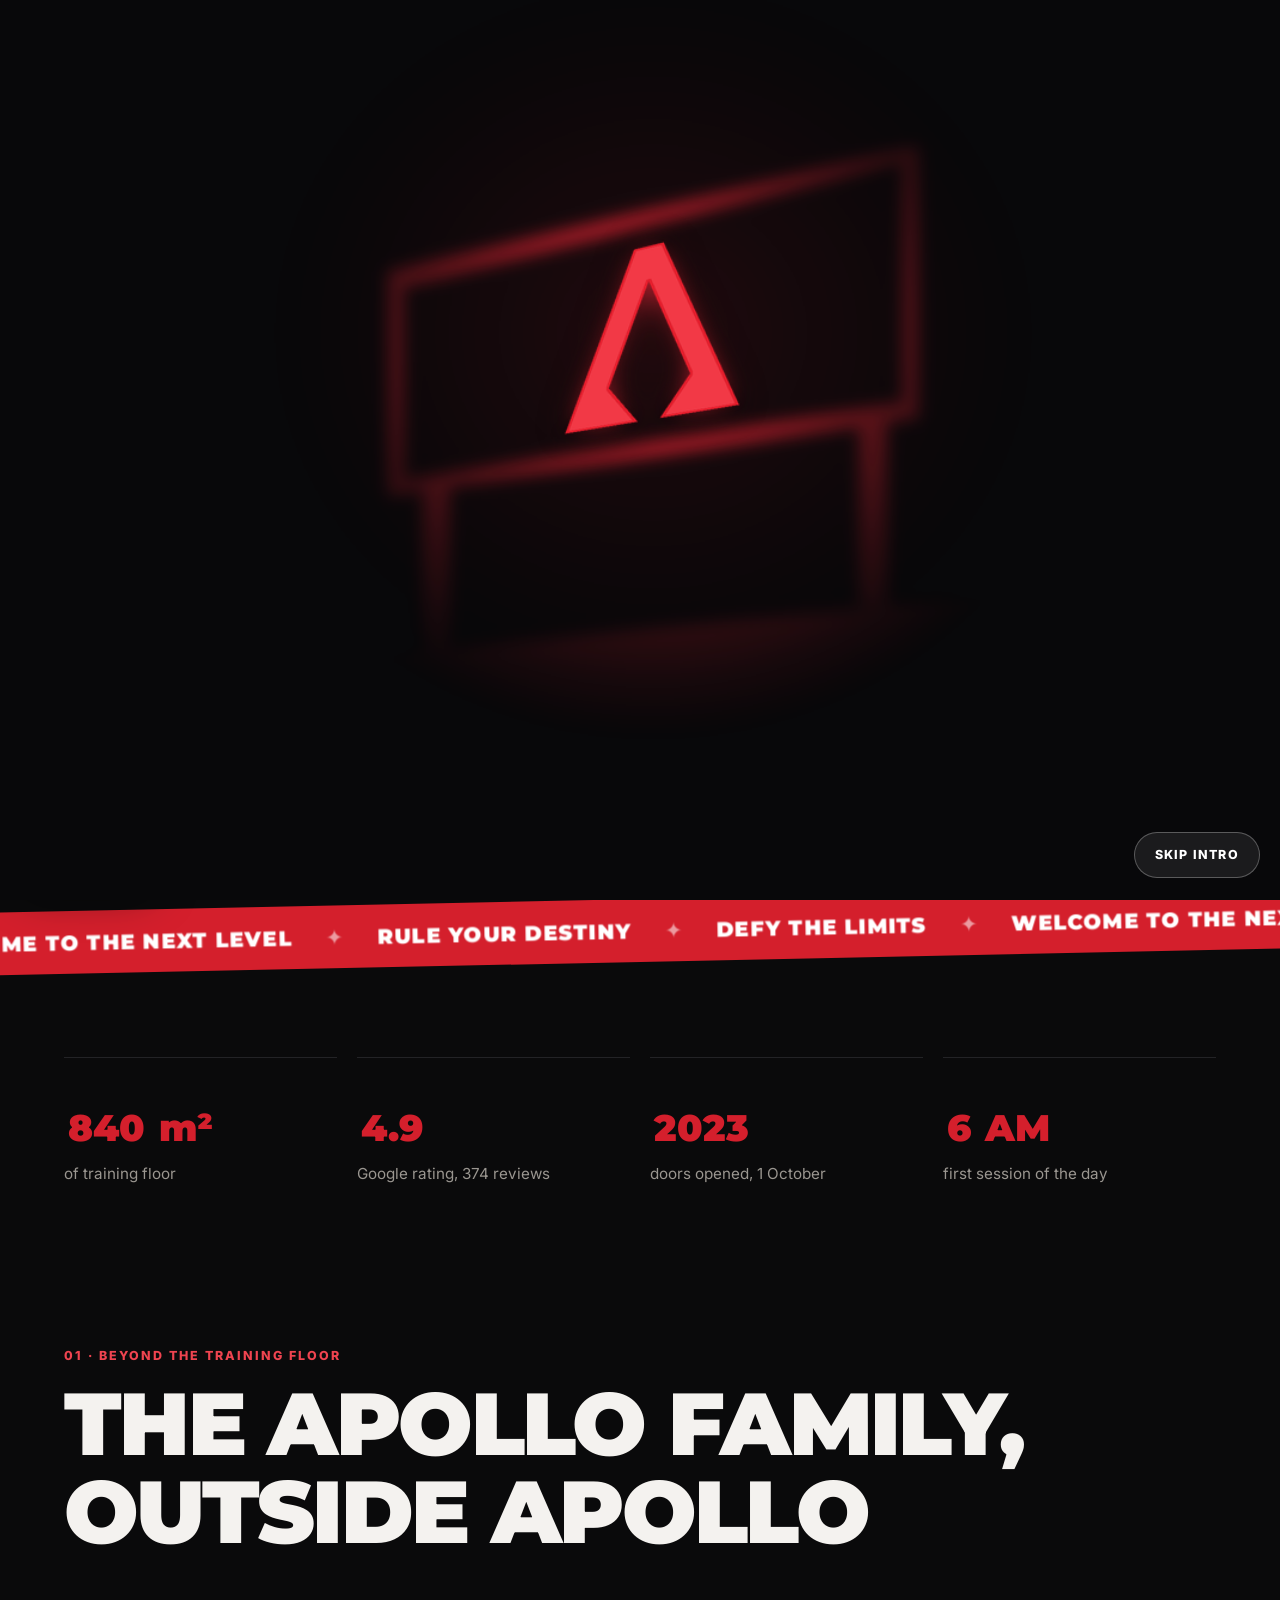
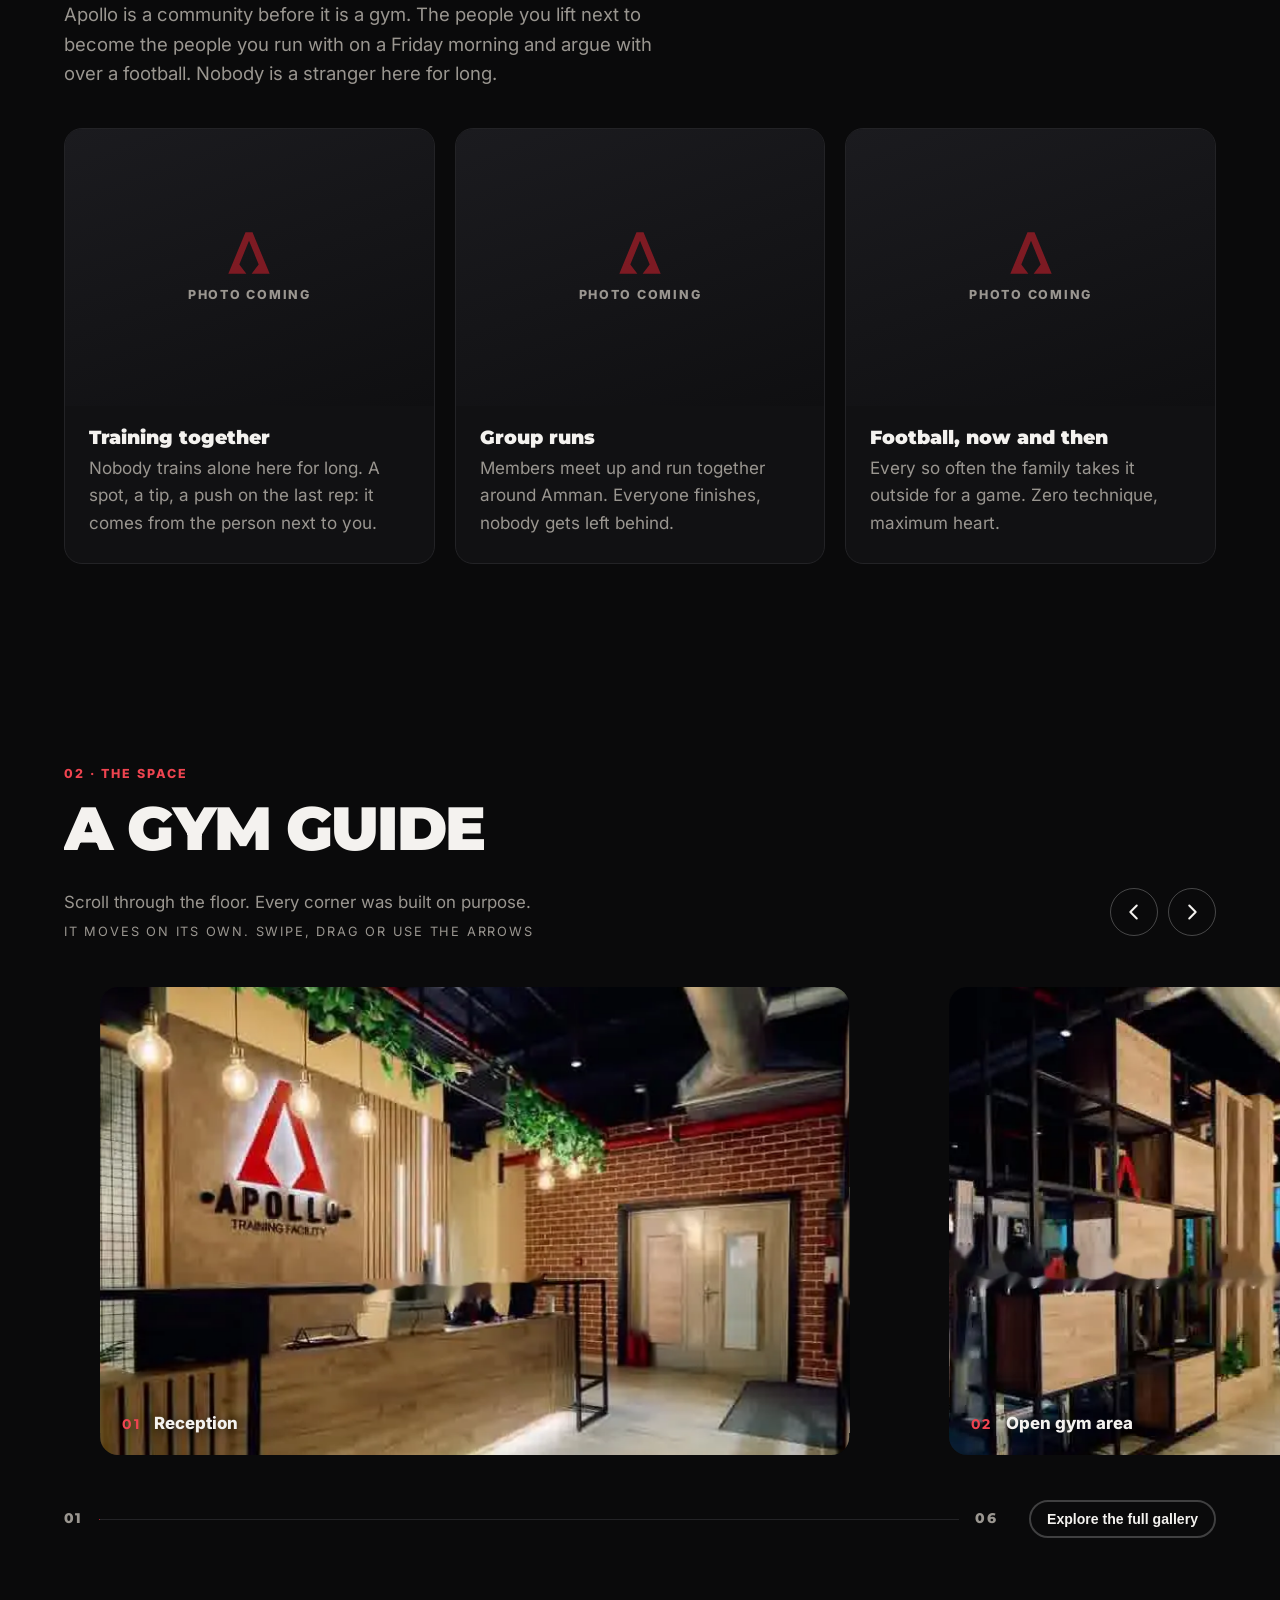
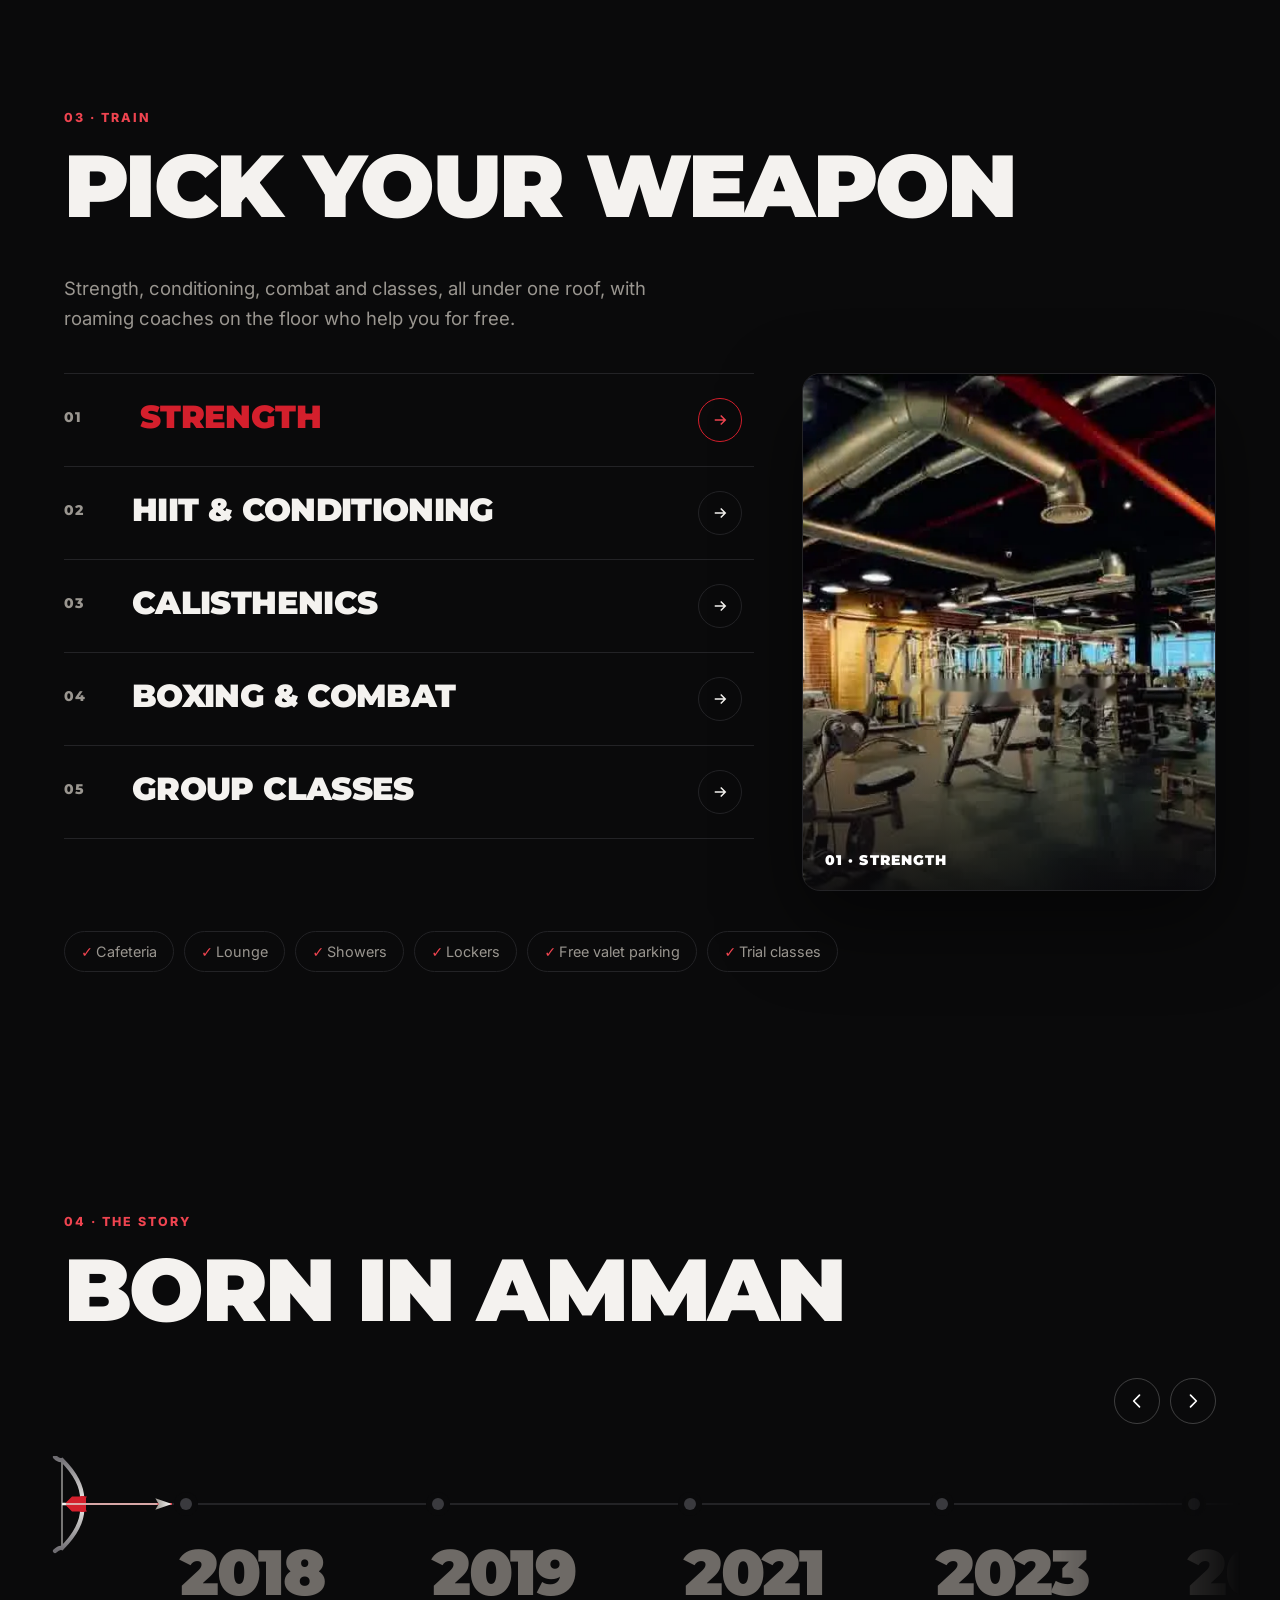
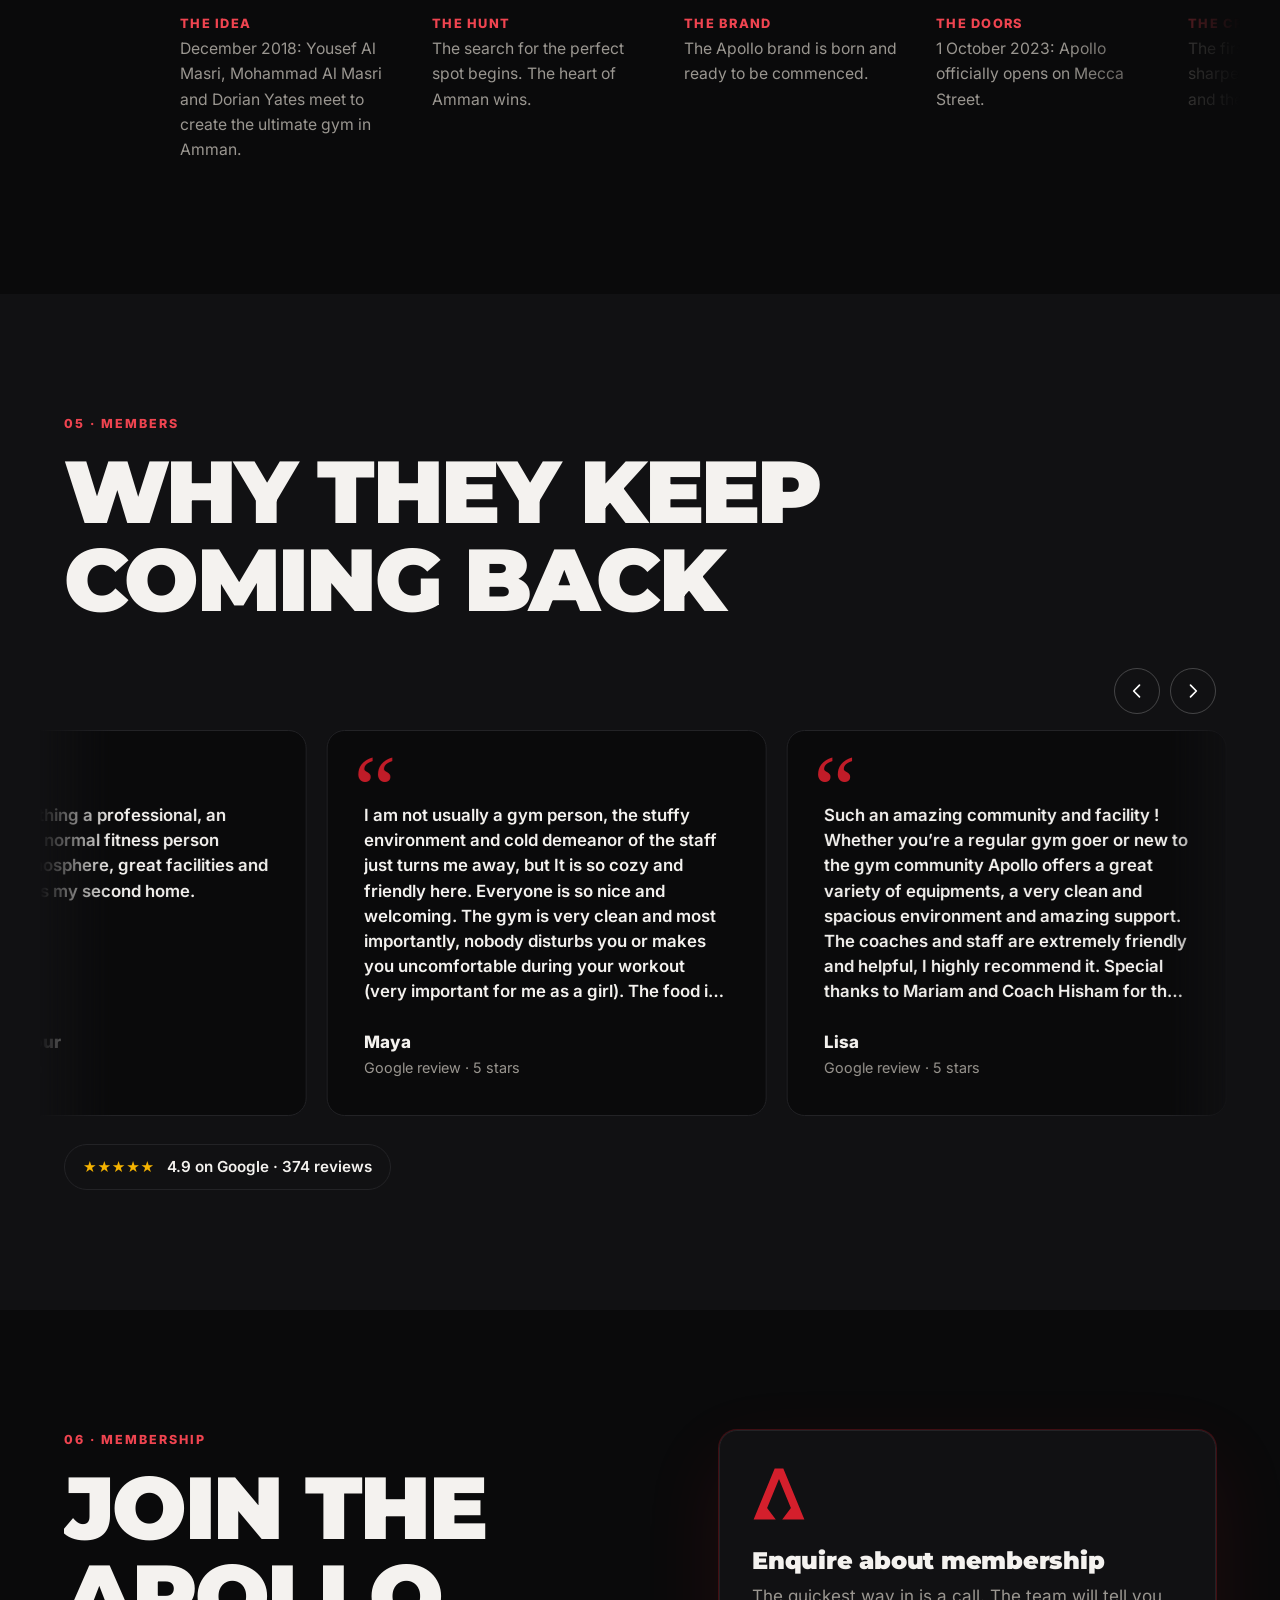
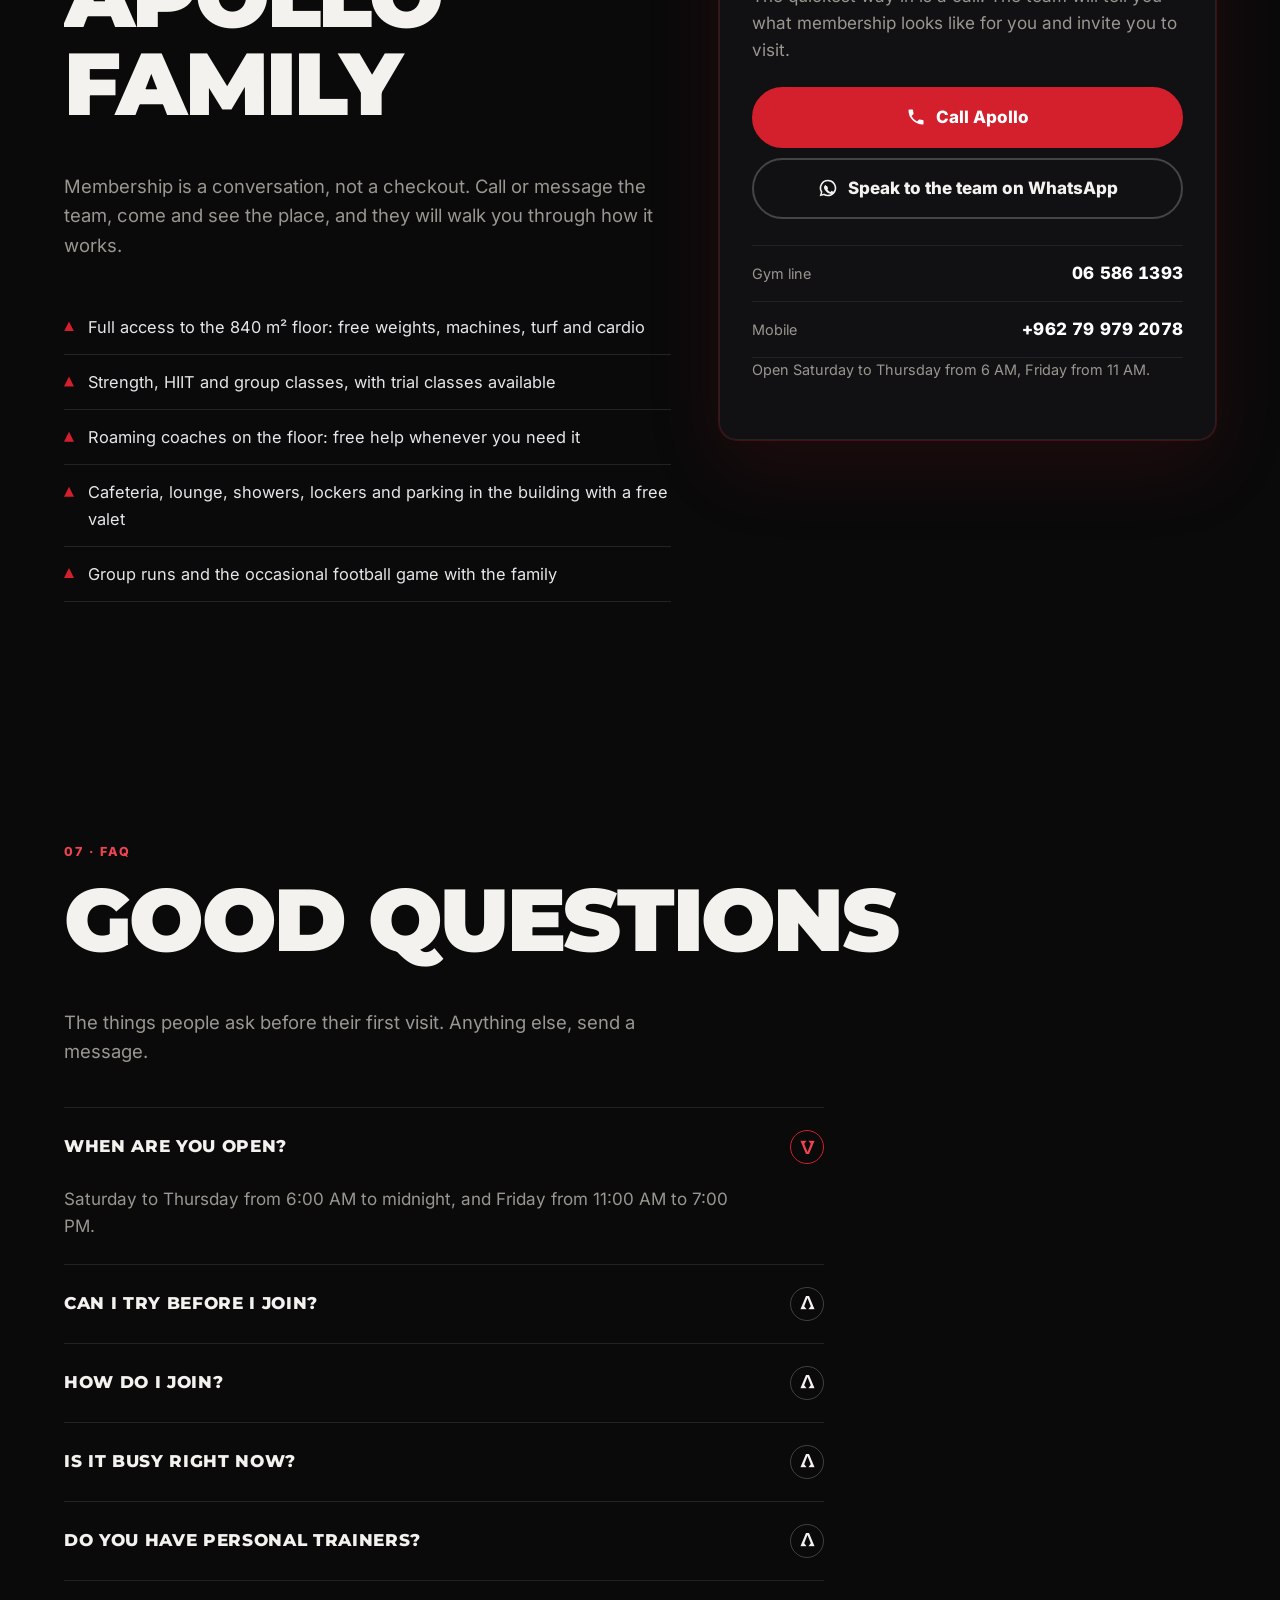
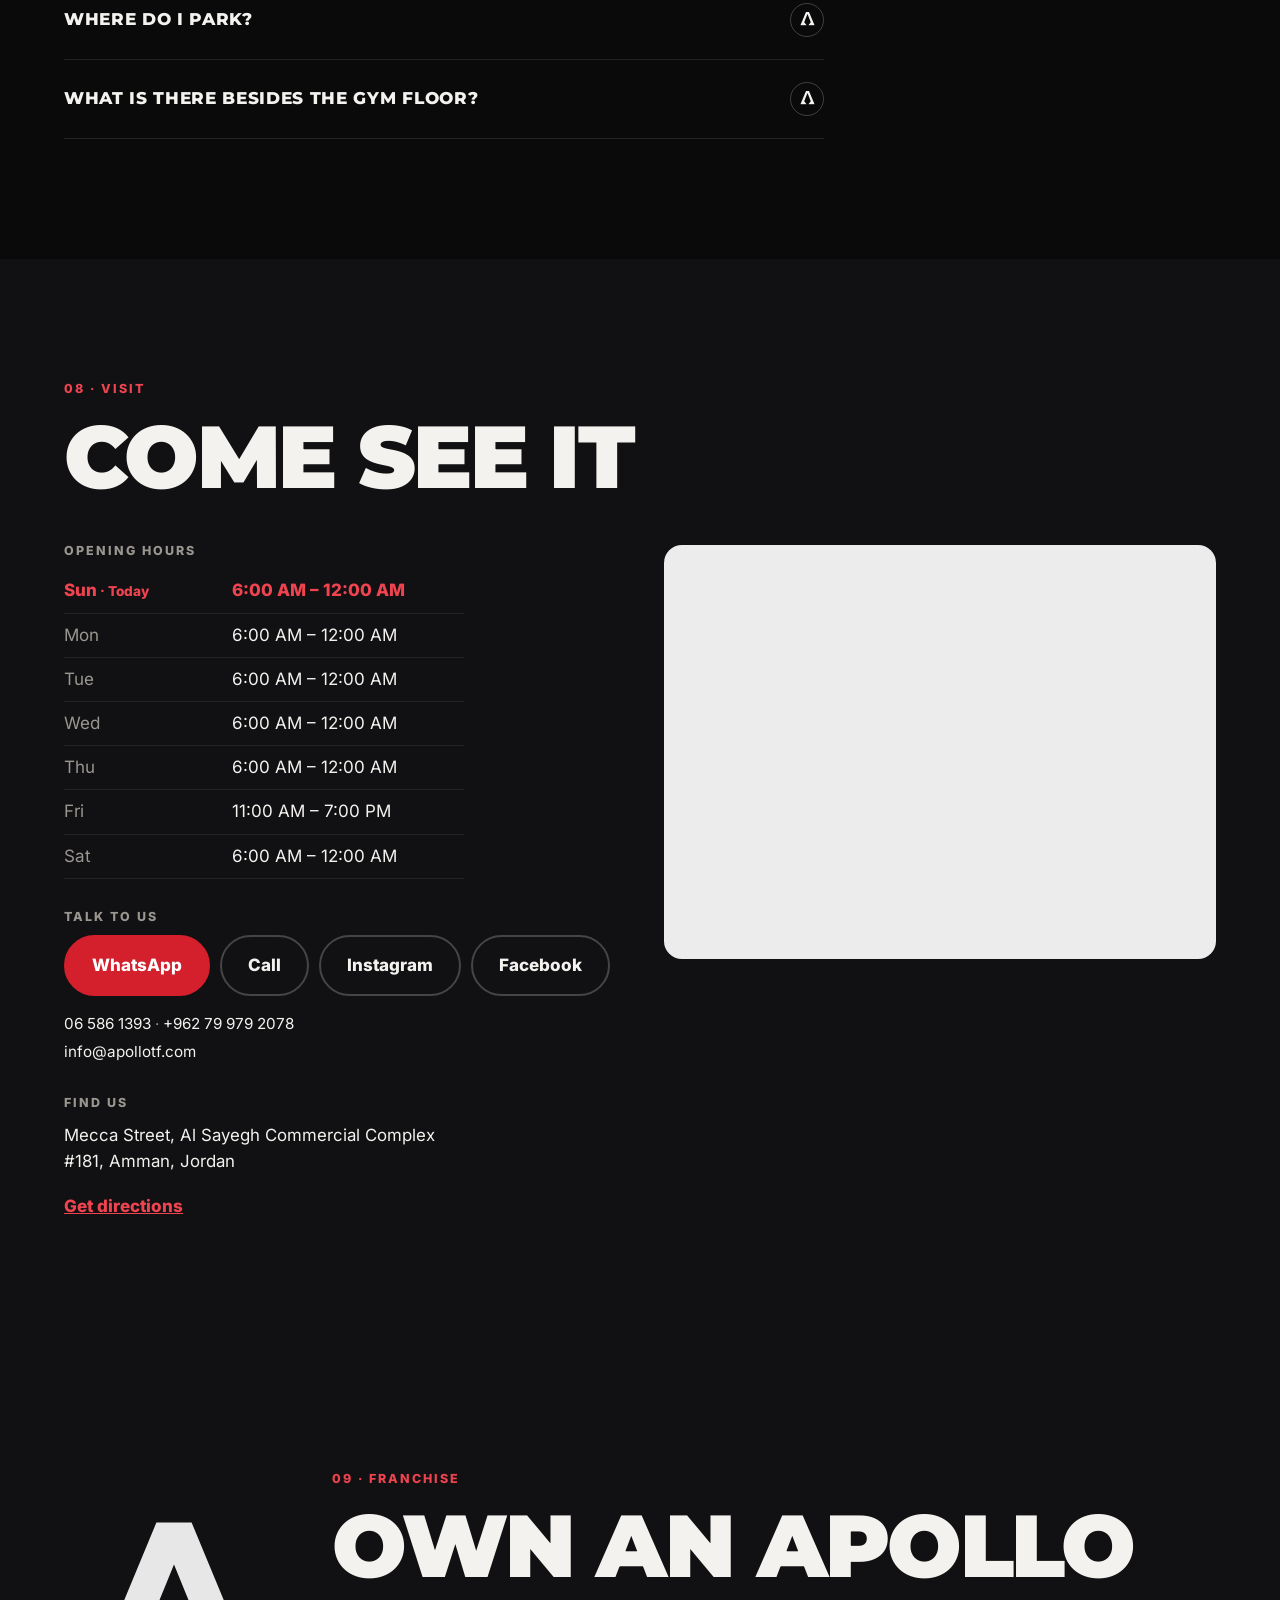
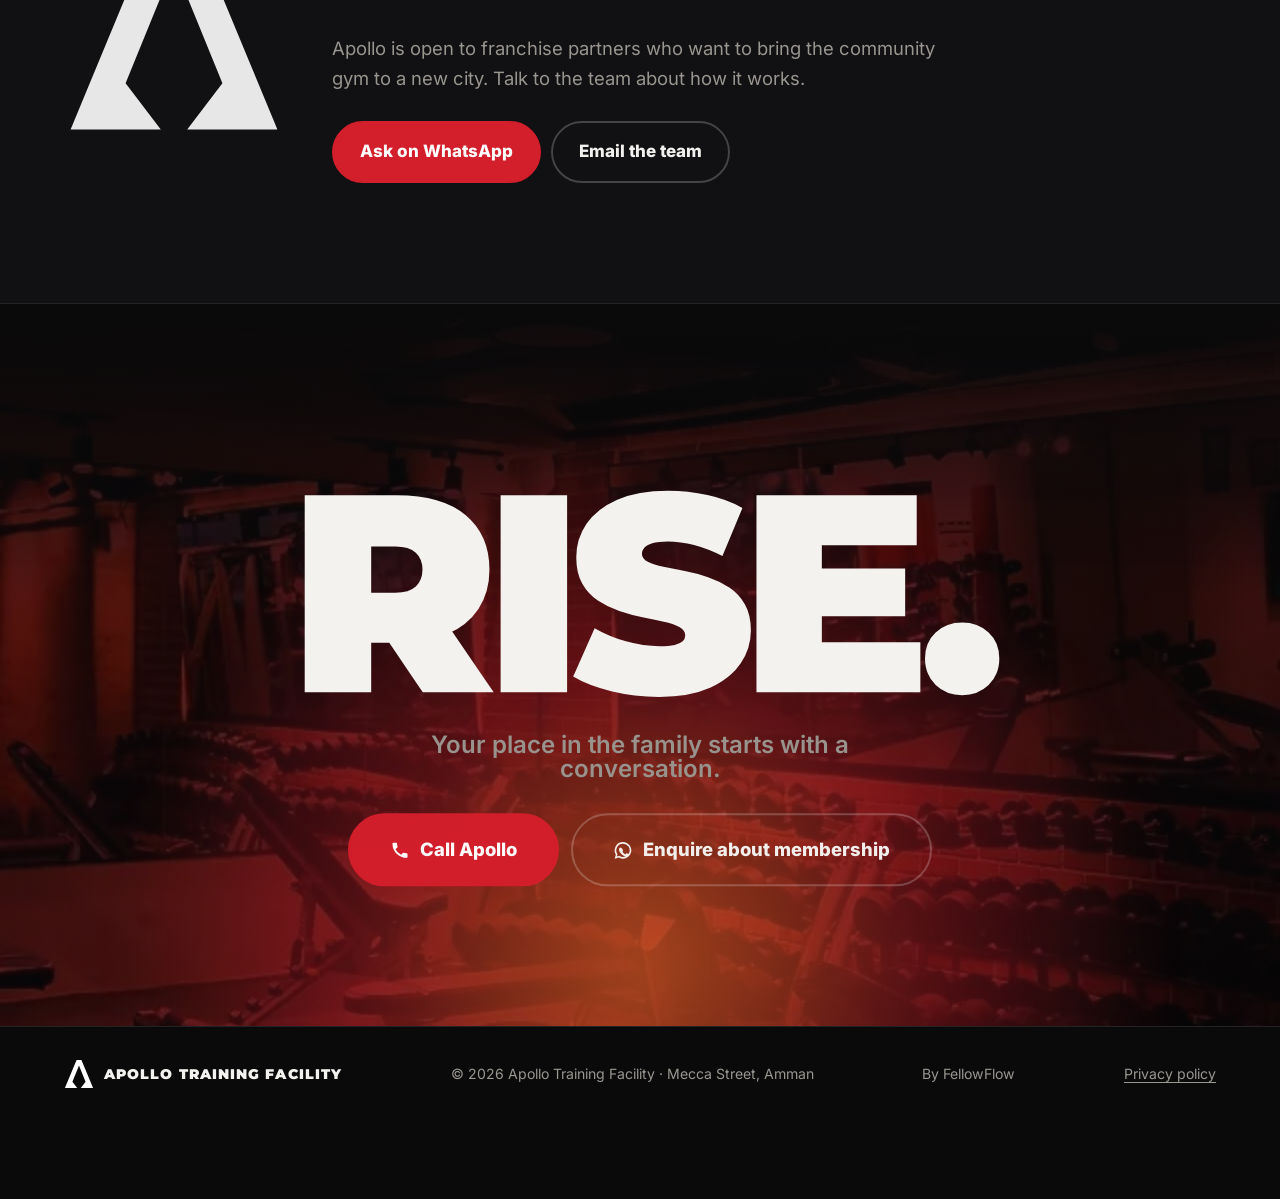
==== commit c6cc4c75: "Content in the HTML, privacy page, SEO and checklist fixes The words and lists are now baked into in" ====
--- a/index.html
+++ b/index.html
@@ -4,10 +4,13 @@
   <meta charset="utf-8">
   <meta name="viewport" content="width=device-width, initial-scale=1">
   <title>Apollo Training Facility | Gym on Mecca Street, Amman</title>
-  <meta name="description" content="Apollo Training Facility: Amman's community gym on Mecca Street. 840 m² of strength, conditioning, boxing and classes, open from 6 AM. Book your tour on WhatsApp.">
+  <meta name="description" content="Apollo Training Facility, Amman's community gym on Mecca Street: 840 m² of strength, conditioning, boxing and classes, open from 6 AM. Book a tour on WhatsApp.">
+  <link rel="canonical" href="https://labsuncut.github.io/site-apollo-gym-amman/">
   <meta property="og:title" content="Apollo Training Facility | Amman">
   <meta property="og:description" content="Rule your destiny. Defy the limits. 840 m² of training floor on Mecca Street, open from 6 AM.">
-  <meta property="og:image" content="assets/img/space/free-weights.webp">
+  <meta property="og:image" content="https://labsuncut.github.io/site-apollo-gym-amman/assets/img/space/free-weights.webp">
+  <meta property="og:url" content="https://labsuncut.github.io/site-apollo-gym-amman/">
+  <meta property="og:type" content="website">
   <meta name="theme-color" content="#0a0a0b">
   <link rel="icon" href="assets/img/favicon.svg" type="image/svg+xml">
   <link rel="preload" href="assets/fonts/montserrat-latin-900-normal.woff2" as="font" type="font/woff2" crossorigin>
@@ -50,67 +53,67 @@
   <!-- Logo mark, traced from Apollo's own logo file, drawn once and reused. -->
   <svg width="0" height="0" style="position:absolute" aria-hidden="true">
     <symbol id="mark" viewBox="0 0 100 100">
-      <path d="M42 3 L3 97 H44 L28 76 L50 22 L72 76 L56 97 H97 L58 3 Z"/>
+      <path d="M42 3 L3 97 H44 L28 76 L50 22 L72 76 L56 97 H97 L58 3 Z"></path>
     </symbol>
   </svg>
 
   <!-- Intro: the Apollo beacon on the roof. A night rooftop with the sign unlit; it flickers in clusters, catches, holds, then the homepage dissolves in. Rooftop plate is a composited scene, not Apollo's building -->
   <div class="loader" id="loader">
     <div class="beacon" aria-hidden="true">
-      <picture><source media="(orientation: portrait)" srcset="assets/img/intro/roof-phone.webp"><img class="beacon-roof" id="beacon-roof" src="assets/img/intro/roof-desk.webp" alt="" fetchpriority="high" decoding="async"></picture>
-      <picture><source media="(orientation: portrait)" srcset="assets/img/intro/sign-off-phone.png"><img class="beacon-off" src="assets/img/intro/sign-off-desk.png" alt="" decoding="async"></picture>
-      <picture><source media="(orientation: portrait)" srcset="assets/img/intro/spill-phone.png"><img class="beacon-spill" src="assets/img/intro/spill-desk.png" alt="" decoding="async"></picture>
-      <picture><source media="(orientation: portrait)" srcset="assets/img/intro/sign-halo-phone.png"><img class="beacon-halo" src="assets/img/intro/sign-halo-desk.png" alt="" decoding="async"></picture>
-      <picture><source media="(orientation: portrait)" srcset="assets/img/intro/sign-on-phone.png"><img class="beacon-on" id="beacon-on" src="assets/img/intro/sign-on-desk.png" alt="" fetchpriority="high" decoding="async"></picture>
+      <picture><source media="(orientation: portrait)" srcset="assets/img/intro/roof-phone.webp"><img class="beacon-roof" id="beacon-roof" src="assets/img/intro/roof-desk.webp" alt="" fetchpriority="high" decoding="async" width="1344" height="752"></picture>
+      <picture><source media="(orientation: portrait)" srcset="assets/img/intro/sign-off-phone.png"><img class="beacon-off" src="assets/img/intro/sign-off-desk.png" alt="" decoding="async" width="1344" height="752"></picture>
+      <picture><source media="(orientation: portrait)" srcset="assets/img/intro/spill-phone.png"><img class="beacon-spill" src="assets/img/intro/spill-desk.png" alt="" decoding="async" width="1344" height="752"></picture>
+      <picture><source media="(orientation: portrait)" srcset="assets/img/intro/sign-halo-phone.png"><img class="beacon-halo" src="assets/img/intro/sign-halo-desk.png" alt="" decoding="async" width="1344" height="752"></picture>
+      <picture><source media="(orientation: portrait)" srcset="assets/img/intro/sign-on-phone.png"><img class="beacon-on" id="beacon-on" src="assets/img/intro/sign-on-desk.png" alt="" fetchpriority="high" decoding="async" width="1344" height="752"></picture>
     </div>
-    <button class="loader-skip" id="loader-skip" type="button" data-t="loader_skip"></button>
+    <button class="loader-skip" id="loader-skip" type="button" data-t="loader_skip">Skip intro</button>
   </div>
 
   <header class="site-header" id="top">
     <div class="wrap header-row">
       <a class="logo" href="#top">
-        <svg class="logo-mark" viewBox="0 0 100 100" aria-hidden="true"><use href="#mark"/></svg>
+        <svg class="logo-mark" viewBox="0 0 100 100" aria-hidden="true"><use href="#mark"></use></svg>
         <span class="logo-word">APOLLO <small>Training Facility</small></span>
       </a>
       <nav class="nav" aria-label="Main">
-        <a href="#family" data-t="nav_family"></a>
-        <a href="#space" data-t="nav_space"></a>
-        <a href="#programs" data-t="nav_programs"></a>
-        <a href="#story" data-t="nav_story"></a>
-        <a href="#membership" data-t="nav_plans"></a>
-        <a href="#faq" data-t="nav_faq"></a>
-        <a href="#visit" data-t="nav_visit"></a>
+        <a href="#family" data-t="nav_family">Family</a>
+        <a href="#space" data-t="nav_space">The space</a>
+        <a href="#programs" data-t="nav_programs">Train</a>
+        <a href="#story" data-t="nav_story">Story</a>
+        <a href="#membership" data-t="nav_plans">Membership</a>
+        <a href="#faq" data-t="nav_faq">FAQ</a>
+        <a href="#visit" data-t="nav_visit">Visit</a>
       </nav>
       <div class="header-actions">
           <div class="socials" aria-label="Apollo on social media">
-            <a class="social ig-link" href="#" target="_blank" rel="noopener" data-label="social_instagram"><svg viewBox="0 0 24 24" aria-hidden="true"><path d="M7.5 2h9A5.5 5.5 0 0 1 22 7.5v9a5.5 5.5 0 0 1-5.5 5.5h-9A5.5 5.5 0 0 1 2 16.5v-9A5.5 5.5 0 0 1 7.5 2Zm0 2A3.5 3.5 0 0 0 4 7.5v9A3.5 3.5 0 0 0 7.5 20h9a3.5 3.5 0 0 0 3.5-3.5v-9A3.5 3.5 0 0 0 16.5 4h-9Zm4.5 3.5a4.5 4.5 0 1 1 0 9 4.5 4.5 0 0 1 0-9Zm0 2a2.5 2.5 0 1 0 0 5 2.5 2.5 0 0 0 0-5Zm5-3.3a1.2 1.2 0 1 1 0 2.4 1.2 1.2 0 0 1 0-2.4Z"/></svg></a>
-            <a class="social fb-link" href="#" target="_blank" rel="noopener" data-label="social_facebook"><svg viewBox="0 0 24 24" aria-hidden="true"><path d="M13.5 22v-8h2.7l.4-3.2h-3.1V8.8c0-.9.3-1.6 1.6-1.6h1.7V4.3c-.3 0-1.3-.1-2.5-.1-2.5 0-4.2 1.5-4.2 4.3v2.3H7.4V14h2.7v8h3.4Z"/></svg></a>
-        </div>
-        <button id="lang" class="lang" type="button" data-t="lang_btn"></button>
-        <a class="btn btn-small tel-link" href="#" data-t="nav_cta"></a>
-        <button id="menu-open" class="burger" type="button" aria-expanded="false" aria-controls="overlay"><span></span><span></span><span data-t="menu" class="sr"></span></button>
+            <a class="social ig-link" href="https://www.instagram.com/apollogym.jo/" target="_blank" rel="noopener" data-label="social_instagram" aria-label="Apollo on Instagram"><svg viewBox="0 0 24 24" aria-hidden="true"><path d="M7.5 2h9A5.5 5.5 0 0 1 22 7.5v9a5.5 5.5 0 0 1-5.5 5.5h-9A5.5 5.5 0 0 1 2 16.5v-9A5.5 5.5 0 0 1 7.5 2Zm0 2A3.5 3.5 0 0 0 4 7.5v9A3.5 3.5 0 0 0 7.5 20h9a3.5 3.5 0 0 0 3.5-3.5v-9A3.5 3.5 0 0 0 16.5 4h-9Zm4.5 3.5a4.5 4.5 0 1 1 0 9 4.5 4.5 0 0 1 0-9Zm0 2a2.5 2.5 0 1 0 0 5 2.5 2.5 0 0 0 0-5Zm5-3.3a1.2 1.2 0 1 1 0 2.4 1.2 1.2 0 0 1 0-2.4Z"></path></svg></a>
+            <a class="social fb-link" href="https://www.facebook.com/atf.jo/" target="_blank" rel="noopener" data-label="social_facebook" aria-label="Apollo on Facebook"><svg viewBox="0 0 24 24" aria-hidden="true"><path d="M13.5 22v-8h2.7l.4-3.2h-3.1V8.8c0-.9.3-1.6 1.6-1.6h1.7V4.3c-.3 0-1.3-.1-2.5-.1-2.5 0-4.2 1.5-4.2 4.3v2.3H7.4V14h2.7v8h3.4Z"></path></svg></a>
+        </div>
+        <button id="lang" class="lang" type="button" data-t="lang_btn">عربي</button>
+        <a class="btn btn-small tel-link" href="tel:+96265861393" data-t="nav_cta">Call Apollo</a>
+        <button id="menu-open" class="burger" type="button" aria-expanded="false" aria-controls="overlay"><span></span><span></span><span data-t="menu" class="sr">Menu</span></button>
       </div>
     </div>
   </header>
 
   <!-- Phone menu -->
-  <div class="overlay" id="overlay" hidden>
-    <button id="menu-close" class="overlay-close" type="button" data-t="close"></button>
+  <div class="overlay" id="overlay" hidden="">
+    <button id="menu-close" class="overlay-close" type="button" data-t="close">Close</button>
     <nav class="overlay-nav" aria-label="Phone menu">
-      <a href="#family" data-t="nav_family"></a>
-      <a href="#space" data-t="nav_space"></a>
-      <a href="#programs" data-t="nav_programs"></a>
-      <a href="#story" data-t="nav_story"></a>
-      <a href="#members" data-t="nav_members"></a>
-      <a href="#membership" data-t="nav_plans"></a>
-      <a href="#faq" data-t="nav_faq"></a>
-      <a href="#visit" data-t="nav_visit"></a>
-      <a href="#franchise" data-t="nav_franchise"></a>
+      <a href="#family" data-t="nav_family">Family</a>
+      <a href="#space" data-t="nav_space">The space</a>
+      <a href="#programs" data-t="nav_programs">Train</a>
+      <a href="#story" data-t="nav_story">Story</a>
+      <a href="#members" data-t="nav_members">Members</a>
+      <a href="#membership" data-t="nav_plans">Membership</a>
+      <a href="#faq" data-t="nav_faq">FAQ</a>
+      <a href="#visit" data-t="nav_visit">Visit</a>
+      <a href="#franchise" data-t="nav_franchise">Franchise</a>
     </nav>
-    <a class="btn btn-big tel-link overlay-cta" href="#" data-t="enquire_call"></a>
+    <a class="btn btn-big tel-link overlay-cta" href="tel:+96265861393" data-t="enquire_call">Call Apollo</a>
     <div class="socials overlay-socials" aria-label="Apollo on social media">
-      <a class="social ig-link" href="#" target="_blank" rel="noopener" data-label="social_instagram"><svg viewBox="0 0 24 24" aria-hidden="true"><path d="M7.5 2h9A5.5 5.5 0 0 1 22 7.5v9a5.5 5.5 0 0 1-5.5 5.5h-9A5.5 5.5 0 0 1 2 16.5v-9A5.5 5.5 0 0 1 7.5 2Zm0 2A3.5 3.5 0 0 0 4 7.5v9A3.5 3.5 0 0 0 7.5 20h9a3.5 3.5 0 0 0 3.5-3.5v-9A3.5 3.5 0 0 0 16.5 4h-9Zm4.5 3.5a4.5 4.5 0 1 1 0 9 4.5 4.5 0 0 1 0-9Zm0 2a2.5 2.5 0 1 0 0 5 2.5 2.5 0 0 0 0-5Zm5-3.3a1.2 1.2 0 1 1 0 2.4 1.2 1.2 0 0 1 0-2.4Z"/></svg><span data-t="instagram"></span></a>
-      <a class="social fb-link" href="#" target="_blank" rel="noopener" data-label="social_facebook"><svg viewBox="0 0 24 24" aria-hidden="true"><path d="M13.5 22v-8h2.7l.4-3.2h-3.1V8.8c0-.9.3-1.6 1.6-1.6h1.7V4.3c-.3 0-1.3-.1-2.5-.1-2.5 0-4.2 1.5-4.2 4.3v2.3H7.4V14h2.7v8h3.4Z"/></svg><span data-t="facebook"></span></a>
+      <a class="social ig-link" href="https://www.instagram.com/apollogym.jo/" target="_blank" rel="noopener" data-label="social_instagram" aria-label="Apollo on Instagram"><svg viewBox="0 0 24 24" aria-hidden="true"><path d="M7.5 2h9A5.5 5.5 0 0 1 22 7.5v9a5.5 5.5 0 0 1-5.5 5.5h-9A5.5 5.5 0 0 1 2 16.5v-9A5.5 5.5 0 0 1 7.5 2Zm0 2A3.5 3.5 0 0 0 4 7.5v9A3.5 3.5 0 0 0 7.5 20h9a3.5 3.5 0 0 0 3.5-3.5v-9A3.5 3.5 0 0 0 16.5 4h-9Zm4.5 3.5a4.5 4.5 0 1 1 0 9 4.5 4.5 0 0 1 0-9Zm0 2a2.5 2.5 0 1 0 0 5 2.5 2.5 0 0 0 0-5Zm5-3.3a1.2 1.2 0 1 1 0 2.4 1.2 1.2 0 0 1 0-2.4Z"></path></svg><span data-t="instagram">Instagram</span></a>
+      <a class="social fb-link" href="https://www.facebook.com/atf.jo/" target="_blank" rel="noopener" data-label="social_facebook" aria-label="Apollo on Facebook"><svg viewBox="0 0 24 24" aria-hidden="true"><path d="M13.5 22v-8h2.7l.4-3.2h-3.1V8.8c0-.9.3-1.6 1.6-1.6h1.7V4.3c-.3 0-1.3-.1-2.5-.1-2.5 0-4.2 1.5-4.2 4.3v2.3H7.4V14h2.7v8h3.4Z"></path></svg><span data-t="facebook">Facebook</span></a>
     </div>
   </div>
 
@@ -121,45 +124,45 @@
         <!-- PLACEHOLDER image: frame from Apollo's own Instagram gym guide -->
         <picture>
           <source media="(max-width: 720px)" srcset="assets/img/red-weights.webp" id="hero-source">
-          <img class="hero-photo" id="hero-photo" src="assets/img/hero-cardio.webp" width="1860" height="1160" alt="" fetchpriority="high">
+          <img class="hero-photo" id="hero-photo" src="assets/img/hero-cardio.webp" width="1860" height="1160" alt="" fetchpriority="high" style="object-position: 50% 45%;">
         </picture>
         <div class="hero-shade"></div>
         <div class="sun" id="sun"></div>
         <div class="hero-grain"></div>
       </div>
       <div class="wrap hero-inner">
-        <p class="eyebrow hero-eyebrow" data-t="hero_eyebrow"></p>
+        <p class="eyebrow hero-eyebrow" data-t="hero_eyebrow">Mecca Street, Amman</p>
         <h1 class="display">
-          <span class="line"><span><span data-t="hero_l1"></span> <em data-t="hero_l2"></em></span></span>
-          <span class="line"><span><span data-t="hero_l3"></span> <em data-t="hero_l4"></em></span></span>
+          <span class="line"><span><span data-t="hero_l1">Rule your</span> <em data-t="hero_l2">destiny.</em></span></span>
+          <span class="line"><span><span data-t="hero_l3">Defy the</span> <em data-t="hero_l4">limits.</em></span></span>
         </h1>
         <div class="hero-foot">
-          <p class="hero-sub" data-t="hero_sub"></p>
+          <p class="hero-sub" data-t="hero_sub">A training community in Amman. 840 square metres of iron and turf, and the best people you will meet in a gym. Open from 6 AM.</p>
           <div class="hero-actions">
-            <a class="btn tel-link" href="#"><svg class="ico" viewBox="0 0 24 24" aria-hidden="true"><path d="M6.6 10.8a15.1 15.1 0 0 0 6.6 6.6l2.2-2.2a1 1 0 0 1 1-.25c1.1.37 2.3.57 3.6.57a1 1 0 0 1 1 1V20a1 1 0 0 1-1 1A17 17 0 0 1 3 4a1 1 0 0 1 1-1h3.5a1 1 0 0 1 1 1c0 1.25.2 2.45.57 3.57a1 1 0 0 1-.25 1L6.6 10.8Z"/></svg><span data-t="enquire_call"></span></a>
-            <a class="btn btn-ghost wa-member" href="#"><svg class="ico" viewBox="0 0 24 24" aria-hidden="true"><path d="M12 2a10 10 0 0 0-8.6 15.1L2 22l5-1.3A10 10 0 1 0 12 2Zm0 2a8 8 0 1 1-4.2 14.8l-.3-.2-2.9.8.8-2.8-.2-.3A8 8 0 0 1 12 4Zm-3 4.5c-.2 0-.5 0-.8.4-.3.3-1 1-1 2.4s1 2.8 1.2 3c.1.2 2 3.2 5 4.4 2.5 1 3 .8 3.5.7.5 0 1.7-.7 2-1.4.2-.7.2-1.2.1-1.3l-.5-.3-1.8-.9c-.3-.1-.4-.1-.6.1l-.8 1c-.2.2-.3.2-.6.1a6.7 6.7 0 0 1-3.3-2.9c-.2-.4.2-.4.6-1.2.1-.2 0-.4 0-.5l-.9-2c-.2-.6-.5-.5-.6-.5h-.5Z"/></svg><span data-t="enquire_short"></span></a>
+            <a class="btn tel-link" href="tel:+96265861393"><svg class="ico" viewBox="0 0 24 24" aria-hidden="true"><path d="M6.6 10.8a15.1 15.1 0 0 0 6.6 6.6l2.2-2.2a1 1 0 0 1 1-.25c1.1.37 2.3.57 3.6.57a1 1 0 0 1 1 1V20a1 1 0 0 1-1 1A17 17 0 0 1 3 4a1 1 0 0 1 1-1h3.5a1 1 0 0 1 1 1c0 1.25.2 2.45.57 3.57a1 1 0 0 1-.25 1L6.6 10.8Z"></path></svg><span data-t="enquire_call">Call Apollo</span></a>
+            <a class="btn btn-ghost wa-member" href="https://wa.me/962799792078?text=Hi%20Apollo!%20I%20saw%20the%20website%20and%20would%20like%20to%20ask%20about%20membership." target="_blank" rel="noopener"><svg class="ico" viewBox="0 0 24 24" aria-hidden="true"><path d="M12 2a10 10 0 0 0-8.6 15.1L2 22l5-1.3A10 10 0 1 0 12 2Zm0 2a8 8 0 1 1-4.2 14.8l-.3-.2-2.9.8.8-2.8-.2-.3A8 8 0 0 1 12 4Zm-3 4.5c-.2 0-.5 0-.8.4-.3.3-1 1-1 2.4s1 2.8 1.2 3c.1.2 2 3.2 5 4.4 2.5 1 3 .8 3.5.7.5 0 1.7-.7 2-1.4.2-.7.2-1.2.1-1.3l-.5-.3-1.8-.9c-.3-.1-.4-.1-.6.1l-.8 1c-.2.2-.3.2-.6.1a6.7 6.7 0 0 1-3.3-2.9c-.2-.4.2-.4.6-1.2.1-.2 0-.4 0-.5l-.9-2c-.2-.6-.5-.5-.6-.5h-.5Z"></path></svg><span data-t="enquire_short">Enquire on WhatsApp</span></a>
           </div>
           <span id="open" class="open-badge"><i></i><span></span></span>
         </div>
       </div>
-      <a class="scroll-cue" href="#stats"><span data-t="scroll"></span><i></i></a>
+      <a class="scroll-cue" href="#stats"><span data-t="scroll">Scroll</span><i></i></a>
     </section>
 
     <!-- MARQUEE -->
-    <div class="marquee" aria-hidden="true"><div class="marquee-track" id="marquee"></div></div>
+    <div class="marquee" aria-hidden="true"><div class="marquee-track" id="marquee"><span>Welcome to the next level</span><i>✦</i><span>Rule your destiny</span><i>✦</i><span>Defy the limits</span><i>✦</i><span>Welcome to the next level</span><i>✦</i><span>Rule your destiny</span><i>✦</i><span>Defy the limits</span><i>✦</i><span>Welcome to the next level</span><i>✦</i><span>Rule your destiny</span><i>✦</i><span>Defy the limits</span><i>✦</i></div></div>
 
     <!-- STATS -->
     <section class="stats" id="stats">
-      <div class="wrap stats-grid" id="stats-grid"></div>
+      <div class="wrap stats-grid" id="stats-grid"><div class="stat reveal"><b><span class="n" data-n="840" data-dec="0">840</span><span> m²</span></b><p>of training floor</p></div><div class="stat reveal"><b><span class="n" data-n="4.9" data-dec="1">4.9</span><span></span></b><p>Google rating, 374 reviews</p></div><div class="stat reveal"><b><span class="n" data-n="2023" data-dec="0">2023</span><span></span></b><p>doors opened, 1 October</p></div><div class="stat reveal"><b><span class="n" data-n="6" data-dec="0">6</span><span> AM</span></b><p>first session of the day</p></div></div>
     </section>
 
     <!-- FAMILY: the community, early on purpose -->
     <section class="section family-section" id="family">
       <div class="wrap">
-        <p class="kicker reveal" data-t="family_kicker"></p>
-        <h2 class="split" data-t="family_title"></h2>
-        <p class="lead reveal" data-t="family_text"></p>
-        <div class="family-grid" id="family-grid"></div>
+        <p class="kicker reveal" data-t="family_kicker">01 · Beyond the training floor</p>
+        <h2 class="split" data-t="family_title">The Apollo family, outside Apollo</h2>
+        <p class="lead reveal" data-t="family_text">Apollo is a community before it is a gym. The people you lift next to become the people you run with on a Friday morning and argue with over a football. Nobody is a stranger here for long.</p>
+        <div class="family-grid" id="family-grid"><article class="family-card reveal"><div class="family-media"><div class="family-slot"><svg viewBox="0 0 100 100" aria-hidden="true"><use href="#mark"></use></svg><span>Photo coming</span></div></div><h3>Training together</h3><p>Nobody trains alone here for long. A spot, a tip, a push on the last rep: it comes from the person next to you.</p></article><article class="family-card reveal"><div class="family-media"><div class="family-slot"><svg viewBox="0 0 100 100" aria-hidden="true"><use href="#mark"></use></svg><span>Photo coming</span></div></div><h3>Group runs</h3><p>Members meet up and run together around Amman. Everyone finishes, nobody gets left behind.</p></article><article class="family-card reveal"><div class="family-media"><div class="family-slot"><svg viewBox="0 0 100 100" aria-hidden="true"><use href="#mark"></use></svg><span>Photo coming</span></div></div><h3>Football, now and then</h3><p>Every so often the family takes it outside for a game. Zero technique, maximum heart.</p></article></div>
       </div>
     </section>
 
@@ -167,64 +170,90 @@
     <section class="tour" id="space">
       <div class="tour-head wrap">
         <div>
-          <p class="kicker" data-t="space_kicker"></p>
-          <h2 class="split" data-t="space_title"></h2>
-          <p class="lead" data-t="space_text"></p>
-          <p class="tour-hint" data-t="space_hint"></p>
+          <p class="kicker" data-t="space_kicker">02 · The space</p>
+          <h2 class="split" data-t="space_title">A gym guide</h2>
+          <p class="lead" data-t="space_text">Scroll through the floor. Every corner was built on purpose.</p>
+          <p class="tour-hint" data-t="space_hint">It moves on its own. Swipe, drag or use the arrows</p>
         </div>
         <div class="tour-nav">
-          <button class="tour-btn" id="tour-prev" type="button" aria-label="Previous photo"><svg viewBox="0 0 24 24" aria-hidden="true"><path d="M15 5l-7 7 7 7" fill="none" stroke="currentColor" stroke-width="2.2" stroke-linecap="round" stroke-linejoin="round"/></svg></button>
-          <button class="tour-btn" id="tour-next" type="button" aria-label="Next photo"><svg viewBox="0 0 24 24" aria-hidden="true"><path d="M9 5l7 7-7 7" fill="none" stroke="currentColor" stroke-width="2.2" stroke-linecap="round" stroke-linejoin="round"/></svg></button>
-        </div>
-      </div>
-      <div class="tour-viewport" id="tour-viewport" tabindex="0" role="region" aria-label="Photos of the gym" aria-roledescription="carousel" data-lenis-prevent-touch>
-        <div class="tour-track" id="tour-track"></div>
-      </div>
-      <div class="tour-progress wrap"><span id="tour-index">01</span><i><b id="tour-bar"></b></i><span id="tour-total"></span><button class="btn btn-ghost btn-small tour-more" id="tour-more" type="button" data-t="space_more"></button></div>
+          <button class="tour-btn" id="tour-prev" type="button" aria-label="Previous photo"><svg viewBox="0 0 24 24" aria-hidden="true"><path d="M15 5l-7 7 7 7" fill="none" stroke="currentColor" stroke-width="2.2" stroke-linecap="round" stroke-linejoin="round"></path></svg></button>
+          <button class="tour-btn" id="tour-next" type="button" aria-label="Next photo"><svg viewBox="0 0 24 24" aria-hidden="true"><path d="M9 5l7 7-7 7" fill="none" stroke="currentColor" stroke-width="2.2" stroke-linecap="round" stroke-linejoin="round"></path></svg></button>
+        </div>
+      </div>
+      <div class="tour-viewport is-slider" id="tour-viewport" tabindex="0" role="region" aria-label="Photos of the gym" aria-roledescription="carousel" data-lenis-prevent-touch="">
+        <div class="tour-track" id="tour-track"><figure class="tour-item"><img src="assets/img/space/reception.webp" width="930" height="580" style="object-position:50% 50%" alt="Reception" loading="eager"><figcaption><b>01</b>Reception</figcaption></figure><figure class="tour-item"><img src="assets/img/space/open-gym.webp" width="930" height="580" style="object-position:50% 50%" alt="Open gym area" loading="eager"><figcaption><b>02</b>Open gym area</figcaption></figure><figure class="tour-item"><img src="assets/img/space/free-weights.webp" width="930" height="580" style="object-position:50% 50%" alt="Free weights" loading="lazy"><figcaption><b>03</b>Free weights</figcaption></figure><figure class="tour-item"><img src="assets/img/space/cardio.webp" width="930" height="580" style="object-position:50% 50%" alt="Cardio area" loading="lazy"><figcaption><b>04</b>Cardio area</figcaption></figure><figure class="tour-item"><img src="assets/img/space/calisthenics.webp" width="930" height="580" style="object-position:50% 50%" alt="Calisthenics area" loading="lazy"><figcaption><b>05</b>Calisthenics area</figcaption></figure><figure class="tour-item"><img src="assets/img/space/boxing-zone.webp" width="930" height="580" style="object-position:50% 50%" alt="Boxing zone" loading="lazy"><figcaption><b>06</b>Boxing zone</figcaption></figure><figure class="tour-item is-copy" aria-hidden="true"><img src="assets/img/space/reception.webp" width="930" height="580" style="object-position:50% 50%" alt="Reception" loading="eager"><figcaption><b>01</b>Reception</figcaption></figure><figure class="tour-item is-copy" aria-hidden="true"><img src="assets/img/space/open-gym.webp" width="930" height="580" style="object-position:50% 50%" alt="Open gym area" loading="eager"><figcaption><b>02</b>Open gym area</figcaption></figure><figure class="tour-item is-copy" aria-hidden="true"><img src="assets/img/space/free-weights.webp" width="930" height="580" style="object-position:50% 50%" alt="Free weights" loading="lazy"><figcaption><b>03</b>Free weights</figcaption></figure><figure class="tour-item is-copy" aria-hidden="true"><img src="assets/img/space/cardio.webp" width="930" height="580" style="object-position:50% 50%" alt="Cardio area" loading="lazy"><figcaption><b>04</b>Cardio area</figcaption></figure><figure class="tour-item is-copy" aria-hidden="true"><img src="assets/img/space/calisthenics.webp" width="930" height="580" style="object-position:50% 50%" alt="Calisthenics area" loading="lazy"><figcaption><b>05</b>Calisthenics area</figcaption></figure><figure class="tour-item is-copy" aria-hidden="true"><img src="assets/img/space/boxing-zone.webp" width="930" height="580" style="object-position:50% 50%" alt="Boxing zone" loading="lazy"><figcaption><b>06</b>Boxing zone</figcaption></figure></div>
+      </div>
+      <div class="tour-progress wrap"><span id="tour-index">01</span><i><b id="tour-bar"></b></i><span id="tour-total">06</span><button class="btn btn-ghost btn-small tour-more" id="tour-more" type="button" data-t="space_more">Explore the full gallery</button></div>
     </section>
 
     <!-- PROGRAMS -->
     <section class="section programs-section" id="programs">
       <div class="wrap">
-        <p class="kicker reveal" data-t="programs_kicker"></p>
-        <h2 class="split" data-t="programs_title"></h2>
-        <p class="lead reveal" data-t="programs_text"></p>
+        <p class="kicker reveal" data-t="programs_kicker">03 · Train</p>
+        <h2 class="split" data-t="programs_title">Pick your weapon</h2>
+        <p class="lead reveal" data-t="programs_text">Strength, conditioning, combat and classes, all under one roof, with roaming coaches on the floor who help you for free.</p>
         <div class="programs-grid">
-          <div class="programs" id="programs-list"></div>
+          <div class="programs" id="programs-list"><div class="program reveal is-active" data-i="0"><span class="program-num">01</span><span class="program-mini"><img src="assets/img/space/free-weights.webp" alt="" loading="lazy"></span><h3>Strength</h3><div class="program-desc" id="program-desc-0"><p>Racks, free weights and biomechanical machines for real strength.</p></div><button class="program-arrow" type="button" aria-expanded="false" aria-controls="program-desc-0" aria-label="About Strength"><svg viewBox="0 0 24 24" aria-hidden="true"><path d="M5 12h14M13 6l6 6-6 6"></path></svg></button></div><div class="program reveal" data-i="1"><span class="program-num">02</span><span class="program-mini"><img src="assets/img/space/cardio.webp" alt="" loading="lazy"></span><h3>HIIT &amp; conditioning</h3><div class="program-desc" id="program-desc-1"><p>Short, hard sessions that build a bigger engine.</p></div><button class="program-arrow" type="button" aria-expanded="false" aria-controls="program-desc-1" aria-label="About HIIT &amp; conditioning"><svg viewBox="0 0 24 24" aria-hidden="true"><path d="M5 12h14M13 6l6 6-6 6"></path></svg></button></div><div class="program reveal" data-i="2"><span class="program-num">03</span><span class="program-mini"><img src="assets/img/space/calisthenics.webp" alt="" loading="lazy"></span><h3>Calisthenics</h3><div class="program-desc" id="program-desc-2"><p>Rings, bars and turf. Own your bodyweight.</p></div><button class="program-arrow" type="button" aria-expanded="false" aria-controls="program-desc-2" aria-label="About Calisthenics"><svg viewBox="0 0 24 24" aria-hidden="true"><path d="M5 12h14M13 6l6 6-6 6"></path></svg></button></div><div class="program reveal" data-i="3"><span class="program-num">04</span><span class="program-mini"><img src="assets/img/space/boxing-zone.webp" alt="" loading="lazy"></span><h3>Boxing &amp; combat</h3><div class="program-desc" id="program-desc-3"><p>Gloves on. Classes and bag work in the boxing zone.</p></div><button class="program-arrow" type="button" aria-expanded="false" aria-controls="program-desc-3" aria-label="About Boxing &amp; combat"><svg viewBox="0 0 24 24" aria-hidden="true"><path d="M5 12h14M13 6l6 6-6 6"></path></svg></button></div><div class="program reveal" data-i="4"><span class="program-num">05</span><span class="program-mini"><img src="assets/img/space/classroom.webp" alt="" loading="lazy"></span><h3>Group classes</h3><div class="program-desc" id="program-desc-4"><p>Train with a crew in the classroom. Trial classes available.</p></div><button class="program-arrow" type="button" aria-expanded="false" aria-controls="program-desc-4" aria-label="About Group classes"><svg viewBox="0 0 24 24" aria-hidden="true"><path d="M5 12h14M13 6l6 6-6 6"></path></svg></button></div></div>
           <!-- One calm photo panel that changes with the row you hover or focus, instead of a thumbnail chasing the cursor -->
-          <div class="program-stage reveal" id="program-stage" aria-hidden="true"></div>
-        </div>
-        <ul class="amenities reveal" id="amenities"></ul>
+          <div class="program-stage reveal" id="program-stage" aria-hidden="true"><img src="assets/img/space/free-weights.webp" width="930" height="580" alt="" loading="lazy" decoding="async" class="is-active"><img src="assets/img/space/cardio.webp" width="930" height="580" alt="" loading="lazy" decoding="async" class=""><img src="assets/img/space/calisthenics.webp" width="930" height="580" alt="" loading="lazy" decoding="async" class=""><img src="assets/img/space/boxing-zone.webp" width="930" height="580" alt="" loading="lazy" decoding="async" class=""><img src="assets/img/space/classroom.webp" width="930" height="580" alt="" loading="lazy" decoding="async" class=""><span class="program-stage-label" id="program-stage-label">01 · Strength</span></div>
+        </div>
+        <ul class="amenities reveal" id="amenities"><li>Cafeteria</li><li>Lounge</li><li>Showers</li><li>Lockers</li><li>Free valet parking</li><li>Trial classes</li></ul>
       </div>
     </section>
 
     <!-- STORY -->
     <section class="section story-section" id="story">
       <div class="wrap">
-        <p class="kicker reveal" data-t="story_kicker"></p>
-        <h2 class="split" data-t="story_title"></h2>
+        <p class="kicker reveal" data-t="story_kicker">04 · The story</p>
+        <h2 class="split" data-t="story_title">Born in Amman</h2>
         <div class="story-head"><div class="quotes-nav" id="story-nav">
-          <button class="round-btn" id="story-prev" type="button"><svg viewBox="0 0 24 24"><path d="M15 5l-7 7 7 7"/></svg></button>
-          <button class="round-btn" id="story-next" type="button"><svg viewBox="0 0 24 24"><path d="M9 5l7 7-7 7"/></svg></button>
+          <button class="round-btn" id="story-prev" type="button" aria-label="Previous review"><svg viewBox="0 0 24 24"><path d="M15 5l-7 7 7 7"></path></svg></button>
+          <button class="round-btn" id="story-next" type="button" aria-label="Next review"><svg viewBox="0 0 24 24"><path d="M9 5l7 7-7 7"></path></svg></button>
         </div></div>
-        <div class="timeline-scroll" id="timeline-scroll" tabindex="0" role="region"><div class="timeline" id="timeline"><i class="timeline-line"><b id="timeline-fill"></b></i></div></div>
+        <div class="timeline-scroll" id="timeline-scroll" tabindex="0" role="region" aria-label="Born in Amman"><div class="timeline has-bow" id="timeline" style="--n: 7;"><span class="archer" aria-hidden="true"><svg viewBox="0 0 60 96"><defs><linearGradient id="bow-metal" x1="0" y1="0" x2="0" y2="1"><stop offset="0" stop-color="#6d6b70"></stop><stop offset=".5" stop-color="#f4f2ef"></stop><stop offset="1" stop-color="#6d6b70"></stop></linearGradient></defs><path class="bow-string" id="bow-string" d="M22 4 L22 48 L22 92"></path><path class="bow-limb" d="M15 1 Q19 5 22 4 C34 16 44 32 42 48 C44 64 34 80 22 92 Q19 91 15 95"></path><rect class="bow-grip" x="39" y="40" width="7" height="16" rx="2.5"></rect></svg></span>
+      <i class="arrow-trail" id="arrow-trail" aria-hidden="true" style="opacity: 0;"></i>
+      <div class="arrow-fly" id="arrow-fly" aria-hidden="true"><svg viewBox="0 0 132 24"><defs><linearGradient id="arrow-head" x1="0" y1="0" x2="1" y2="0"><stop offset="0" stop-color="#9a9690"></stop><stop offset="1" stop-color="#ffffff"></stop></linearGradient></defs><path d="M3 12 L12 3 L30 3 L24 12 Z M3 12 L12 21 L30 21 L24 12 Z" fill="#d41f2c"></path><path d="M8 12 L28 12" stroke="#ff2d3f" stroke-width="1"></path><rect x="0" y="10.5" width="5" height="3" rx="1" fill="#f4f2ef"></rect><path d="M5 12 L114 12" stroke="#d9d5cf" stroke-width="2" stroke-linecap="round"></path><path d="M112 5 L132 12 L112 19 L116 12 Z" fill="url(#arrow-head)"></path></svg></div><i class="timeline-line"><b id="timeline-fill"></b></i><div class="milestone reveal lit" style="scroll-snap-align: none;"><b>2018</b><h3>The idea</h3><p>December 2018: Yousef Al Masri, Mohammad Al Masri and Dorian Yates meet to create the ultimate gym in Amman.</p></div><div class="milestone reveal lit"><b>2019</b><h3>The hunt</h3><p>The search for the perfect spot begins. The heart of Amman wins.</p></div><div class="milestone reveal lit"><b>2021</b><h3>The brand</h3><p>The Apollo brand is born and ready to be commenced.</p></div><div class="milestone reveal lit"><b>2023</b><h3>The doors</h3><p>1 October 2023: Apollo officially opens on Mecca Street.</p></div><div class="milestone reveal lit"><b>2024</b><h3>The craft</h3><p>The first full year. Apollo sharpens the floor, the classes and the way it trains people.</p></div><div class="milestone reveal lit"><b>2025</b><h3>The rise</h3><p>Yousef Al-Masri teams up with Abed Salameh, and Apollo takes off: the city starts talking about the gym on Mecca Street.</p></div><div class="milestone reveal is-target lit hit"><b>2026</b><h3>The family</h3><p>The community comes together: training partners, group runs, football games. Apollo becomes more than a gym.</p></div></div></div>
       </div>
     </section>
 
     <!-- MEMBERS -->
     <section class="section members-section" id="members">
       <div class="wrap">
-        <p class="kicker reveal" data-t="members_kicker"></p>
-        <h2 class="split" data-t="members_title"></h2>
+        <p class="kicker reveal" data-t="members_kicker">05 · Members</p>
+        <h2 class="split" data-t="members_title">Why they keep coming back</h2>
         <div class="quotes-head">
-          <div class="quotes-nav" id="quotes-nav" hidden>
-            <button class="round-btn" id="quotes-prev" type="button"><svg viewBox="0 0 24 24"><path d="M15 5l-7 7 7 7"/></svg></button>
-            <button class="round-btn" id="quotes-next" type="button"><svg viewBox="0 0 24 24"><path d="M9 5l7 7-7 7"/></svg></button>
-          </div>
-        </div>
-        <div class="quotes" id="quotes"></div>
+          <div class="quotes-nav" id="quotes-nav">
+            <button class="round-btn" id="quotes-prev" type="button" aria-label="Previous review"><svg viewBox="0 0 24 24"><path d="M15 5l-7 7 7 7"></path></svg></button>
+            <button class="round-btn" id="quotes-next" type="button" aria-label="Next review"><svg viewBox="0 0 24 24"><path d="M9 5l7 7-7 7"></path></svg></button>
+          </div>
+        </div>
+        <div class="quotes is-ticker" id="quotes" aria-label="Why they keep coming back"><div class="quotes-track"><blockquote class="quote"><p>Apollo has everything a professional, an amateur or just a normal fitness person needs. Great atmosphere, great facilities and the best vibes. It’s my second home.</p><cite><b>Mohammad Nsour</b><span>IFBB Pro &amp; Olympian</span></cite></blockquote><blockquote class="quote"><p>I am not usually a gym person, the stuffy environment and cold demeanor of the staff just turns me away, but It is so cozy and friendly here. Everyone is so nice and welcoming. The gym is very clean and most importantly, nobody disturbs you or makes you uncomfortable during your workout (very important for me as a girl). The food is AMAZING and it’s coming from someone who doesn’t like food sold at gyms. My overall experience is a 10/10 I love it here</p><cite><b>Maya</b><span>Google review · 5 stars</span></cite></blockquote><blockquote class="quote"><p>Such an amazing community and facility ! Whether you’re a regular gym goer or new to the gym community Apollo offers a great variety of equipments, a very clean and spacious environment and amazing support. The coaches and staff are extremely friendly and helpful, I highly recommend it. Special thanks to Mariam and Coach Hisham for their warm welcome and support.</p><cite><b>Lisa</b><span>Google review · 5 stars</span></cite></blockquote><blockquote class="quote"><p>I’ve been training at Apollo for a while now, and it’s honestly one of the better spots in the country. It doesn't feel like just another corporate gym nor does it feel cheap ; there’s a genuine community feel to it. The equipment is top-tier, but what makes it is the environment—you walk in and you immediately feel like getting to work. It’s kept clean, the flow is great even during busier hours, and it’s just a solid, high-energy place to train.
+
+Not to mention the amazing staff that really standout , They're very approachable , always there to help and genuinely the nicest people I have met.</p><cite><b>Adnan</b><span>Google review · 5 stars</span></cite></blockquote><blockquote class="quote"><p>The gym is amazing. It is equipped with the rarest equipment and machines, the  atmosphere of the gym is really nice and energetic. In addition to that the employees are so friendly, kind and very polite. Especially coach rahmeh she's experienced, good hearted and so dedicated for her career as a coach.</p><cite><b>Sam</b><span>Google review · 5 stars</span></cite></blockquote><blockquote class="quote"><p>Apollo Gym is much more than just a gym to me—it feels like a second home whenever I'm in Jordan.
+
+From the moment you walk through the doors, you're welcomed with genuine smiles and a positive atmosphere that makes you feel comfortable and motivated. The staff are not only highly professional, but also incredibly warm, friendly, and always willing to help. Their dedication and personal attention truly make a difference.
+
+One of the things I appreciate most is how clean and well-maintained the facility is. Everything is kept to the highest standards, creating an environment where you can focus entirely on your fitness journey.
+
+The equipment is simply outstanding, especially the HOIST machines. You can tell that great care was taken in selecting equipment that provides comfort, performance, and an exceptional training experience. Every workout feels smooth, enjoyable, and effective.
+
+Having trained in many gyms over the years, I can confidently say that Apollo Gym is my number one choice in Jordan. It has set a standard that is difficult to match. Every time I return to Jordan, Apollo Gym is one of the first places I look forward to visiting.
+
+Thank you to the entire Apollo team for creating such a special place. I wholeheartedly recommend Apollo Gym to anyone looking for not only a great workout, but also a welcoming community that makes you feel like family.</p><cite><b>Omar</b><span>Google review · 5 stars</span></cite></blockquote><blockquote class="quote"><p>Apollo has everything a professional, an amateur or just a normal fitness person needs. Great atmosphere, great facilities and the best vibes. It’s my second home.</p><cite><b>Mohammad Nsour</b><span>IFBB Pro &amp; Olympian</span></cite></blockquote><blockquote class="quote"><p>I am not usually a gym person, the stuffy environment and cold demeanor of the staff just turns me away, but It is so cozy and friendly here. Everyone is so nice and welcoming. The gym is very clean and most importantly, nobody disturbs you or makes you uncomfortable during your workout (very important for me as a girl). The food is AMAZING and it’s coming from someone who doesn’t like food sold at gyms. My overall experience is a 10/10 I love it here</p><cite><b>Maya</b><span>Google review · 5 stars</span></cite></blockquote><blockquote class="quote"><p>Such an amazing community and facility ! Whether you’re a regular gym goer or new to the gym community Apollo offers a great variety of equipments, a very clean and spacious environment and amazing support. The coaches and staff are extremely friendly and helpful, I highly recommend it. Special thanks to Mariam and Coach Hisham for their warm welcome and support.</p><cite><b>Lisa</b><span>Google review · 5 stars</span></cite></blockquote><blockquote class="quote"><p>I’ve been training at Apollo for a while now, and it’s honestly one of the better spots in the country. It doesn't feel like just another corporate gym nor does it feel cheap ; there’s a genuine community feel to it. The equipment is top-tier, but what makes it is the environment—you walk in and you immediately feel like getting to work. It’s kept clean, the flow is great even during busier hours, and it’s just a solid, high-energy place to train.
+
+Not to mention the amazing staff that really standout , They're very approachable , always there to help and genuinely the nicest people I have met.</p><cite><b>Adnan</b><span>Google review · 5 stars</span></cite></blockquote><blockquote class="quote"><p>The gym is amazing. It is equipped with the rarest equipment and machines, the  atmosphere of the gym is really nice and energetic. In addition to that the employees are so friendly, kind and very polite. Especially coach rahmeh she's experienced, good hearted and so dedicated for her career as a coach.</p><cite><b>Sam</b><span>Google review · 5 stars</span></cite></blockquote><blockquote class="quote"><p>Apollo Gym is much more than just a gym to me—it feels like a second home whenever I'm in Jordan.
+
+From the moment you walk through the doors, you're welcomed with genuine smiles and a positive atmosphere that makes you feel comfortable and motivated. The staff are not only highly professional, but also incredibly warm, friendly, and always willing to help. Their dedication and personal attention truly make a difference.
+
+One of the things I appreciate most is how clean and well-maintained the facility is. Everything is kept to the highest standards, creating an environment where you can focus entirely on your fitness journey.
+
+The equipment is simply outstanding, especially the HOIST machines. You can tell that great care was taken in selecting equipment that provides comfort, performance, and an exceptional training experience. Every workout feels smooth, enjoyable, and effective.
+
+Having trained in many gyms over the years, I can confidently say that Apollo Gym is my number one choice in Jordan. It has set a standard that is difficult to match. Every time I return to Jordan, Apollo Gym is one of the first places I look forward to visiting.
+
+Thank you to the entire Apollo team for creating such a special place. I wholeheartedly recommend Apollo Gym to anyone looking for not only a great workout, but also a welcoming community that makes you feel like family.</p><cite><b>Omar</b><span>Google review · 5 stars</span></cite></blockquote></div></div>
         <div class="quotes-dots" id="quotes-dots" aria-hidden="true"></div>
-        <a class="google-badge reveal" id="google-link" href="#" target="_blank" rel="noopener"><b>★★★★★</b><span data-t="google_badge"></span></a>
+        <a class="google-badge reveal" id="google-link" href="https://www.google.com/maps/search/?api=1&amp;query=Apollo+Training+Facility+Mecca+Street+Amman" target="_blank" rel="noopener"><b>★★★★★</b><span data-t="google_badge">4.9 on Google · 374 reviews</span></a>
       </div>
     </section>
 
@@ -232,21 +261,21 @@
     <section class="section membership-section" id="membership">
       <div class="wrap membership-grid">
         <div>
-          <p class="kicker reveal" data-t="membership_kicker"></p>
-          <h2 class="split" data-t="membership_title"></h2>
-          <p class="lead reveal" data-t="membership_text"></p>
-          <ul class="includes reveal" id="includes"></ul>
+          <p class="kicker reveal" data-t="membership_kicker">06 · Membership</p>
+          <h2 class="split" data-t="membership_title">Join the Apollo family</h2>
+          <p class="lead reveal" data-t="membership_text">Membership is a conversation, not a checkout. Call or message the team, come and see the place, and they will walk you through how it works.</p>
+          <ul class="includes reveal" id="includes"><li>Full access to the 840 m² floor: free weights, machines, turf and cardio</li><li>Strength, HIIT and group classes, with trial classes available</li><li>Roaming coaches on the floor: free help whenever you need it</li><li>Cafeteria, lounge, showers, lockers and parking in the building with a free valet</li><li>Group runs and the occasional football game with the family</li></ul>
         </div>
         <div class="enquire reveal">
-          <svg class="enquire-mark" viewBox="0 0 100 100" aria-hidden="true"><use href="#mark"/></svg>
-          <h3 data-t="enquire_title"></h3>
-          <p data-t="enquire_text"></p>
+          <svg class="enquire-mark" viewBox="0 0 100 100" aria-hidden="true"><use href="#mark"></use></svg>
+          <h3 data-t="enquire_title">Enquire about membership</h3>
+          <p data-t="enquire_text">The quickest way in is a call. The team will tell you what membership looks like for you and invite you to visit.</p>
           <div class="enquire-actions">
-            <a class="btn tel-link" href="#"><svg class="ico" viewBox="0 0 24 24" aria-hidden="true"><path d="M6.6 10.8a15.1 15.1 0 0 0 6.6 6.6l2.2-2.2a1 1 0 0 1 1-.25c1.1.37 2.3.57 3.6.57a1 1 0 0 1 1 1V20a1 1 0 0 1-1 1A17 17 0 0 1 3 4a1 1 0 0 1 1-1h3.5a1 1 0 0 1 1 1c0 1.25.2 2.45.57 3.57a1 1 0 0 1-.25 1L6.6 10.8Z"/></svg><span data-t="enquire_call"></span></a>
-            <a class="btn btn-ghost wa-member" href="#"><svg class="ico" viewBox="0 0 24 24" aria-hidden="true"><path d="M12 2a10 10 0 0 0-8.6 15.1L2 22l5-1.3A10 10 0 1 0 12 2Zm0 2a8 8 0 1 1-4.2 14.8l-.3-.2-2.9.8.8-2.8-.2-.3A8 8 0 0 1 12 4Zm-3 4.5c-.2 0-.5 0-.8.4-.3.3-1 1-1 2.4s1 2.8 1.2 3c.1.2 2 3.2 5 4.4 2.5 1 3 .8 3.5.7.5 0 1.7-.7 2-1.4.2-.7.2-1.2.1-1.3l-.5-.3-1.8-.9c-.3-.1-.4-.1-.6.1l-.8 1c-.2.2-.3.2-.6.1a6.7 6.7 0 0 1-3.3-2.9c-.2-.4.2-.4.6-1.2.1-.2 0-.4 0-.5l-.9-2c-.2-.6-.5-.5-.6-.5h-.5Z"/></svg><span data-t="enquire_wa"></span></a>
-          </div>
-          <div class="enquire-lines" id="enquire-lines"></div>
-          <p class="enquire-note" data-t="enquire_note"></p>
+            <a class="btn tel-link" href="tel:+96265861393"><svg class="ico" viewBox="0 0 24 24" aria-hidden="true"><path d="M6.6 10.8a15.1 15.1 0 0 0 6.6 6.6l2.2-2.2a1 1 0 0 1 1-.25c1.1.37 2.3.57 3.6.57a1 1 0 0 1 1 1V20a1 1 0 0 1-1 1A17 17 0 0 1 3 4a1 1 0 0 1 1-1h3.5a1 1 0 0 1 1 1c0 1.25.2 2.45.57 3.57a1 1 0 0 1-.25 1L6.6 10.8Z"></path></svg><span data-t="enquire_call">Call Apollo</span></a>
+            <a class="btn btn-ghost wa-member" href="https://wa.me/962799792078?text=Hi%20Apollo!%20I%20saw%20the%20website%20and%20would%20like%20to%20ask%20about%20membership." target="_blank" rel="noopener"><svg class="ico" viewBox="0 0 24 24" aria-hidden="true"><path d="M12 2a10 10 0 0 0-8.6 15.1L2 22l5-1.3A10 10 0 1 0 12 2Zm0 2a8 8 0 1 1-4.2 14.8l-.3-.2-2.9.8.8-2.8-.2-.3A8 8 0 0 1 12 4Zm-3 4.5c-.2 0-.5 0-.8.4-.3.3-1 1-1 2.4s1 2.8 1.2 3c.1.2 2 3.2 5 4.4 2.5 1 3 .8 3.5.7.5 0 1.7-.7 2-1.4.2-.7.2-1.2.1-1.3l-.5-.3-1.8-.9c-.3-.1-.4-.1-.6.1l-.8 1c-.2.2-.3.2-.6.1a6.7 6.7 0 0 1-3.3-2.9c-.2-.4.2-.4.6-1.2.1-.2 0-.4 0-.5l-.9-2c-.2-.6-.5-.5-.6-.5h-.5Z"></path></svg><span data-t="enquire_wa">Speak to the team on WhatsApp</span></a>
+          </div>
+          <div class="enquire-lines" id="enquire-lines"><a class="enquire-line" href="tel:+96265861393"><span>Gym line</span><b dir="ltr">06 586 1393</b></a><a class="enquire-line" href="tel:+962799792078"><span>Mobile</span><b dir="ltr">+962 79 979 2078</b></a></div>
+          <p class="enquire-note" data-t="enquire_note">Open Saturday to Thursday from 6 AM, Friday from 11 AM.</p>
         </div>
       </div>
     </section>
@@ -254,33 +283,33 @@
     <!-- FAQ -->
     <section class="section faq-section" id="faq">
       <div class="wrap">
-        <p class="kicker reveal" data-t="faq_kicker"></p>
-        <h2 class="split" data-t="faq_title"></h2>
-        <p class="lead reveal" data-t="faq_text"></p>
-        <div class="faq" id="faq-list"></div>
+        <p class="kicker reveal" data-t="faq_kicker">07 · FAQ</p>
+        <h2 class="split" data-t="faq_title">Good questions</h2>
+        <p class="lead reveal" data-t="faq_text">The things people ask before their first visit. Anything else, send a message.</p>
+        <div class="faq" id="faq-list"><details class="faq-item reveal" open=""><summary><span>When are you open?</span><i aria-hidden="true"><svg viewBox="0 8 100 100"><use href="#mark"></use></svg></i></summary><p>Saturday to Thursday from 6:00 AM to midnight, and Friday from 11:00 AM to 7:00 PM.</p></details><details class="faq-item reveal"><summary><span>Can I try before I join?</span><i aria-hidden="true"><svg viewBox="0 8 100 100"><use href="#mark"></use></svg></i></summary><p>Yes. Trial classes are available. Message us on WhatsApp and we will book you in.</p></details><details class="faq-item reveal"><summary><span>How do I join?</span><i aria-hidden="true"><svg viewBox="0 8 100 100"><use href="#mark"></use></svg></i></summary><p>Call Apollo or message the team on WhatsApp. They will explain how membership works and invite you to come and see the place.</p></details><details class="faq-item reveal"><summary><span>Is it busy right now?</span><i aria-hidden="true"><svg viewBox="0 8 100 100"><use href="#mark"></use></svg></i></summary><p>Look at the bottom corner of this page: the live number shows how many members are on the floor right now.</p></details><details class="faq-item reveal"><summary><span>Do you have personal trainers?</span><i aria-hidden="true"><svg viewBox="0 8 100 100"><use href="#mark"></use></svg></i></summary><p>Not as a paid extra. Apollo has roaming coaches on the floor who help members for free as part of membership.</p></details><details class="faq-item reveal"><summary><span>Where do I park?</span><i aria-hidden="true"><svg viewBox="0 8 100 100"><use href="#mark"></use></svg></i></summary><p>Parking is inside the building, at Al Sayegh Commercial Complex #181 on Mecca Street, with a free valet on site.</p></details><details class="faq-item reveal"><summary><span>What is there besides the gym floor?</span><i aria-hidden="true"><svg viewBox="0 8 100 100"><use href="#mark"></use></svg></i></summary><p>A cafeteria, a lounge, showers and lockers. Come early, stay late.</p></details></div>
       </div>
     </section>
 
     <!-- VISIT -->
     <section class="section visit-section" id="visit">
       <div class="wrap">
-        <p class="kicker reveal" data-t="visit_kicker"></p>
-        <h2 class="split" data-t="visit_title"></h2>
+        <p class="kicker reveal" data-t="visit_kicker">08 · Visit</p>
+        <h2 class="split" data-t="visit_title">Come see it</h2>
         <div class="visit-grid">
           <div class="visit-info reveal">
-            <h3 data-t="hours_title"></h3>
-            <table class="hours" id="hours"></table>
-            <h3 data-t="contact_title"></h3>
+            <h3 data-t="hours_title">Opening hours</h3>
+            <table class="hours" id="hours"><tbody><tr><th data-today="Today">Sun</th><td dir="ltr">6:00 AM – 12:00 AM</td></tr><tr><th data-today="Today">Mon</th><td dir="ltr">6:00 AM – 12:00 AM</td></tr><tr><th data-today="Today">Tue</th><td dir="ltr">6:00 AM – 12:00 AM</td></tr><tr><th data-today="Today">Wed</th><td dir="ltr">6:00 AM – 12:00 AM</td></tr><tr><th data-today="Today">Thu</th><td dir="ltr">6:00 AM – 12:00 AM</td></tr><tr class="is-today"><th data-today="Today">Fri</th><td dir="ltr">11:00 AM – 7:00 PM</td></tr><tr><th data-today="Today">Sat</th><td dir="ltr">6:00 AM – 12:00 AM</td></tr></tbody></table>
+            <h3 data-t="contact_title">Talk to us</h3>
             <div class="contact-links">
-              <a class="btn wa-link" href="#" data-t="whatsapp"></a>
-              <a class="btn btn-ghost tel-link" href="#" data-t="call"></a>
-              <a class="btn btn-ghost ig-link" href="#" data-t="instagram" target="_blank" rel="noopener"></a>
-              <a class="btn btn-ghost fb-link" href="#" data-t="facebook" target="_blank" rel="noopener"></a>
+              <a class="btn wa-link" href="https://wa.me/962799792078?text=Hi%20Apollo!%20I%20saw%20the%20website%20and%20would%20like%20to%20come%20and%20see%20the%20place." data-t="whatsapp" target="_blank" rel="noopener">WhatsApp</a>
+              <a class="btn btn-ghost tel-link" href="tel:+96265861393" data-t="call">Call</a>
+              <a class="btn btn-ghost ig-link" href="https://www.instagram.com/apollogym.jo/" data-t="instagram" target="_blank" rel="noopener">Instagram</a>
+              <a class="btn btn-ghost fb-link" href="https://www.facebook.com/atf.jo/" data-t="facebook" target="_blank" rel="noopener">Facebook</a>
             </div>
-            <p class="contact-lines" id="contact-lines"></p>
-            <h3 data-t="address_title"></h3>
-            <p class="address" data-t="address"></p>
-            <a class="map-link text-link" href="#" data-t="directions" target="_blank" rel="noopener"></a>
+            <p class="contact-lines" id="contact-lines"><a href="tel:+96265861393" dir="ltr">06 586 1393</a> · <a href="https://wa.me/962799792078" target="_blank" rel="noopener" dir="ltr">+962 79 979 2078</a><br><a href="mailto:info@apollotf.com">info@apollotf.com</a></p>
+            <h3 data-t="address_title">Find us</h3>
+            <p class="address" data-t="address">Mecca Street, Al Sayegh Commercial Complex #181, Amman, Jordan</p>
+            <a class="map-link text-link" href="https://www.google.com/maps/search/?api=1&amp;query=Apollo+Training+Facility+Mecca+Street+Amman" data-t="directions" target="_blank" rel="noopener">Get directions</a>
           </div>
           <iframe class="map reveal" id="map" title="Map to Apollo Training Facility" loading="lazy" src="about:blank"></iframe>
         </div>
@@ -290,14 +319,14 @@
     <!-- FRANCHISE -->
     <section class="section franchise-section" id="franchise">
       <div class="wrap franchise-row">
-        <svg class="franchise-mark" viewBox="0 0 100 100" aria-hidden="true"><use href="#mark"/></svg>
+        <svg class="franchise-mark" viewBox="0 0 100 100" aria-hidden="true"><use href="#mark"></use></svg>
         <div>
-          <p class="kicker reveal" data-t="franchise_kicker"></p>
-          <h2 class="split" data-t="franchise_title"></h2>
-          <p class="lead reveal" data-t="franchise_text"></p>
+          <p class="kicker reveal" data-t="franchise_kicker">09 · Franchise</p>
+          <h2 class="split" data-t="franchise_title">Own an Apollo</h2>
+          <p class="lead reveal" data-t="franchise_text">Apollo is open to franchise partners who want to bring the community gym to a new city. Talk to the team about how it works.</p>
           <div class="contact-links reveal">
-            <a class="btn wa-link" href="#" data-t="franchise_cta"></a>
-            <a class="btn btn-ghost mail-link" href="#" data-t="franchise_mail"></a>
+            <a class="btn wa-link" href="https://wa.me/962799792078?text=Hi%20Apollo!%20I%20saw%20the%20website%20and%20would%20like%20to%20come%20and%20see%20the%20place." data-t="franchise_cta" target="_blank" rel="noopener">Ask on WhatsApp</a>
+            <a class="btn btn-ghost mail-link" href="mailto:info@apollotf.com" data-t="franchise_mail">Email the team</a>
           </div>
         </div>
       </div>
@@ -305,30 +334,31 @@
 
     <!-- FINAL -->
     <section class="final" id="final">
-      <img class="final-photo" id="final-photo" src="assets/img/red-weights.webp" width="640" height="882" alt="" loading="lazy">
+      <img class="final-photo" id="final-photo" src="assets/img/red-weights.webp" width="640" height="882" alt="" loading="lazy" style="object-position: 50% 40%;">
       <div class="final-sun" aria-hidden="true"></div>
       <div class="wrap final-inner">
-        <p class="final-word split" data-t="final_word"></p>
-        <h2 class="final-title reveal" data-t="final_title"></h2>
-        <div class="final-actions reveal"><a class="btn btn-big tel-link" href="#"><svg class="ico" viewBox="0 0 24 24" aria-hidden="true"><path d="M6.6 10.8a15.1 15.1 0 0 0 6.6 6.6l2.2-2.2a1 1 0 0 1 1-.25c1.1.37 2.3.57 3.6.57a1 1 0 0 1 1 1V20a1 1 0 0 1-1 1A17 17 0 0 1 3 4a1 1 0 0 1 1-1h3.5a1 1 0 0 1 1 1c0 1.25.2 2.45.57 3.57a1 1 0 0 1-.25 1L6.6 10.8Z"/></svg><span data-t="enquire_call"></span></a><a class="btn btn-big btn-ghost wa-member" href="#"><svg class="ico" viewBox="0 0 24 24" aria-hidden="true"><path d="M12 2a10 10 0 0 0-8.6 15.1L2 22l5-1.3A10 10 0 1 0 12 2Zm0 2a8 8 0 1 1-4.2 14.8l-.3-.2-2.9.8.8-2.8-.2-.3A8 8 0 0 1 12 4Zm-3 4.5c-.2 0-.5 0-.8.4-.3.3-1 1-1 2.4s1 2.8 1.2 3c.1.2 2 3.2 5 4.4 2.5 1 3 .8 3.5.7.5 0 1.7-.7 2-1.4.2-.7.2-1.2.1-1.3l-.5-.3-1.8-.9c-.3-.1-.4-.1-.6.1l-.8 1c-.2.2-.3.2-.6.1a6.7 6.7 0 0 1-3.3-2.9c-.2-.4.2-.4.6-1.2.1-.2 0-.4 0-.5l-.9-2c-.2-.6-.5-.5-.6-.5h-.5Z"/></svg><span data-t="final_cta"></span></a></div>
+        <p class="final-word split" data-t="final_word">Rise.</p>
+        <h2 class="final-title reveal" data-t="final_title">Your place in the family starts with a conversation.</h2>
+        <div class="final-actions reveal"><a class="btn btn-big tel-link" href="tel:+96265861393"><svg class="ico" viewBox="0 0 24 24" aria-hidden="true"><path d="M6.6 10.8a15.1 15.1 0 0 0 6.6 6.6l2.2-2.2a1 1 0 0 1 1-.25c1.1.37 2.3.57 3.6.57a1 1 0 0 1 1 1V20a1 1 0 0 1-1 1A17 17 0 0 1 3 4a1 1 0 0 1 1-1h3.5a1 1 0 0 1 1 1c0 1.25.2 2.45.57 3.57a1 1 0 0 1-.25 1L6.6 10.8Z"></path></svg><span data-t="enquire_call">Call Apollo</span></a><a class="btn btn-big btn-ghost wa-member" href="https://wa.me/962799792078?text=Hi%20Apollo!%20I%20saw%20the%20website%20and%20would%20like%20to%20ask%20about%20membership." target="_blank" rel="noopener"><svg class="ico" viewBox="0 0 24 24" aria-hidden="true"><path d="M12 2a10 10 0 0 0-8.6 15.1L2 22l5-1.3A10 10 0 1 0 12 2Zm0 2a8 8 0 1 1-4.2 14.8l-.3-.2-2.9.8.8-2.8-.2-.3A8 8 0 0 1 12 4Zm-3 4.5c-.2 0-.5 0-.8.4-.3.3-1 1-1 2.4s1 2.8 1.2 3c.1.2 2 3.2 5 4.4 2.5 1 3 .8 3.5.7.5 0 1.7-.7 2-1.4.2-.7.2-1.2.1-1.3l-.5-.3-1.8-.9c-.3-.1-.4-.1-.6.1l-.8 1c-.2.2-.3.2-.6.1a6.7 6.7 0 0 1-3.3-2.9c-.2-.4.2-.4.6-1.2.1-.2 0-.4 0-.5l-.9-2c-.2-.6-.5-.5-.6-.5h-.5Z"></path></svg><span data-t="final_cta">Enquire about membership</span></a></div>
       </div>
     </section>
   </main>
 
   <footer class="site-footer">
     <div class="wrap footer-row">
-      <div class="footer-brand"><svg class="logo-mark" viewBox="0 0 100 100" aria-hidden="true"><use href="#mark"/></svg><span data-t="footer_name"></span></div>
-      <p>&copy; <span id="year">2026</span> <span data-t="footer_name"></span> &middot; <span data-t="footer_addr"></span></p>
-      <p class="footer-credit" data-t="footer_credit"></p>
+      <div class="footer-brand"><svg class="logo-mark" viewBox="0 0 100 100" aria-hidden="true"><use href="#mark"></use></svg><span data-t="footer_name">Apollo Training Facility</span></div>
+      <p>© <span id="year">2026</span> <span data-t="footer_name">Apollo Training Facility</span> · <span data-t="footer_addr">Mecca Street, Amman</span></p>
+      <p class="footer-credit" data-t="footer_credit">By FellowFlow</p>
+      <p class="footer-links"><a href="privacy.html" data-t="footer_privacy">Privacy policy</a></p>
     </div>
   </footer>
 
   <!-- Sticky WhatsApp bar on phones -->
   <!-- Apollo Live: the number of members on the floor right now, always in view (read from Apollo's own counter) -->
-  <a class="live-bubble" id="live-bubble" href="#" target="_blank" rel="noopener" aria-live="polite">
-    <i aria-hidden="true"></i><span class="live-bubble-count" id="live-count" hidden></span><span class="live-bubble-label" id="live-label" data-t="live_bubble"></span>
+  <a class="live-bubble" id="live-bubble" href="https://www.apollotrainingfacility.com/live" target="_blank" rel="noopener" aria-live="polite">
+    <i aria-hidden="true"></i><span class="live-bubble-count" id="live-count" hidden=""></span><span class="live-bubble-label" id="live-label" data-t="live_bubble">Live floor</span>
   </a>
-  <nav class="call-bar-wrap" aria-label="Call Apollo"><a class="call-bar tel-link" href="#" data-t="enquire_call"></a></nav>
+  <nav class="call-bar-wrap" aria-label="Call Apollo"><a class="call-bar tel-link" href="tel:+96265861393" data-t="enquire_call">Call Apollo</a></nav>
 
   <script src="assets/js/vendor/gsap.min.js"></script>
   <script src="assets/js/vendor/ScrollTrigger.min.js"></script>
--- a/assets/css/site.css
+++ b/assets/css/site.css
@@ -49,7 +49,7 @@
 .lead { color: var(--muted); max-width: 34em; font-size: 1.15rem; margin: 0 0 40px; }
 .text-link { color: var(--red-text); font-weight: 700; }
 .map-link { display: inline-block; padding: 8px 0; } /* tap target at least 24px tall */
-.program-arrow:focus-visible { outline: 2px solid var(--red-text); outline-offset: 4px; }
+.program-arrow:focus-visible, .program:focus-visible { outline: 2px solid var(--red-text); outline-offset: 4px; }
 .eyebrow { color: var(--red-text); font-weight: 800; letter-spacing: .14em; text-transform: uppercase; font-size: .78rem; margin: 0 0 18px; }
 html[lang="ar"] .eyebrow { letter-spacing: 0; }
 .ico { width: 20px; height: 20px; fill: currentColor; }
@@ -63,6 +63,7 @@
 .beacon picture, .beacon img { position: absolute; inset: 0; width: 100%; height: 100%; }
 .beacon img { object-fit: cover; object-position: 50% 50%; display: block; }
 .beacon-on, .beacon-halo, .beacon-spill { opacity: 0; }
+html:not(.js) .loader { display: none; } /* no JavaScript: no intro, the page simply shows */
 .loader-skip { position: absolute; inset-inline-end: max(20px, env(safe-area-inset-right)); bottom: max(22px, calc(env(safe-area-inset-bottom) + 14px)); margin: 0; z-index: 8; opacity: 0; font: inherit; font-size: .78rem; font-weight: 700; letter-spacing: .1em; text-transform: uppercase; color: #fff; background: rgba(255,255,255,.08); border: 1px solid rgba(255,255,255,.28); border-radius: 999px; padding: 12px 20px; cursor: pointer; }
 .loader-skip:hover, .loader-skip:focus-visible { background: rgba(255,255,255,.16); outline: none; border-color: rgba(255,255,255,.6); }
 html[lang="ar"] .loader-skip { letter-spacing: 0; font-size: .95rem; }
@@ -126,12 +127,13 @@
 .display { font-family: var(--display); font-weight: 900; font-size: clamp(2.8rem, 7.6vw, 6.4rem); line-height: .94; text-transform: uppercase; letter-spacing: -.035em; margin: 0 0 40px; }
 html[lang="ar"] .display { text-transform: none; letter-spacing: 0; line-height: 1.15; font-size: clamp(2.6rem, 9vw, 7rem); }
 .display .line { display: block; overflow: hidden; padding-bottom: .06em; margin-bottom: -.06em; }
-.display .line > span { display: block; transform: translateY(14px); opacity: 0; }
+.display .line > span { display: block; }
+.js .display .line > span { transform: translateY(14px); opacity: 0; } /* hidden until the motion plays; visible without JavaScript */
 .display em { font-style: normal; color: var(--red); }
 .hero-foot { display: grid; grid-template-columns: 1.1fr 1fr; gap: 32px; align-items: end; }
 .hero-sub { color: var(--ink); opacity: .85; font-size: 1.15rem; max-width: 26em; margin: 0; }
 .hero-actions { display: flex; flex-wrap: wrap; gap: 12px; justify-content: flex-end; }
-.hero-foot > * { opacity: 0; }
+.js .hero-foot > * { opacity: 0; }
 .open-badge { display: inline-flex; align-items: center; gap: 8px; font-size: .88rem; color: var(--muted); font-weight: 600; grid-column: 1 / -1; }
 .open-badge i { width: 9px; height: 9px; border-radius: 50%; background: #666; }
 .open-badge.is-open i { background: #37d67a; box-shadow: 0 0 0 4px rgba(55, 214, 122, .2); }
@@ -157,7 +159,7 @@
 
 /* ---------- Sections ---------- */
 .section { padding: 120px 0; position: relative; }
-.reveal { opacity: 0; transform: translateY(26px); }
+.js .reveal { opacity: 0; transform: translateY(26px); }
 .split .line { overflow: hidden; display: block; padding-bottom: .08em; margin-bottom: -.08em; }
 
 /* ---------- Tour ---------- */
@@ -380,6 +382,8 @@
 .footer-brand { display: flex; align-items: center; gap: 10px; font-family: var(--display); font-weight: 900; letter-spacing: .08em; text-transform: uppercase; color: var(--ink); font-size: .85rem; }
 html[lang="ar"] .footer-brand { text-transform: none; letter-spacing: 0; }
 .footer-credit { color: var(--muted); }
+.footer-links a { color: var(--muted); text-decoration: underline; text-underline-offset: 3px; }
+.footer-links a:hover, .footer-links a:focus-visible { color: #fff; }
 
 /* ---------- Sticky WhatsApp bar, phones only ---------- */
 .call-bar { display: none; }
@@ -444,7 +448,7 @@
   body { font-size: 16px; }
   .nav, .header-actions .btn { display: none; }
   .burger { display: block; }
-  .hero { padding-bottom: 110px; }
+  .hero { padding-bottom: 150px; } /* clears the live bubble + call bar */
   .hero-foot { grid-template-columns: 1fr; gap: 20px; }
   .hero-actions { justify-content: flex-start; }
   .scroll-cue { display: none; }
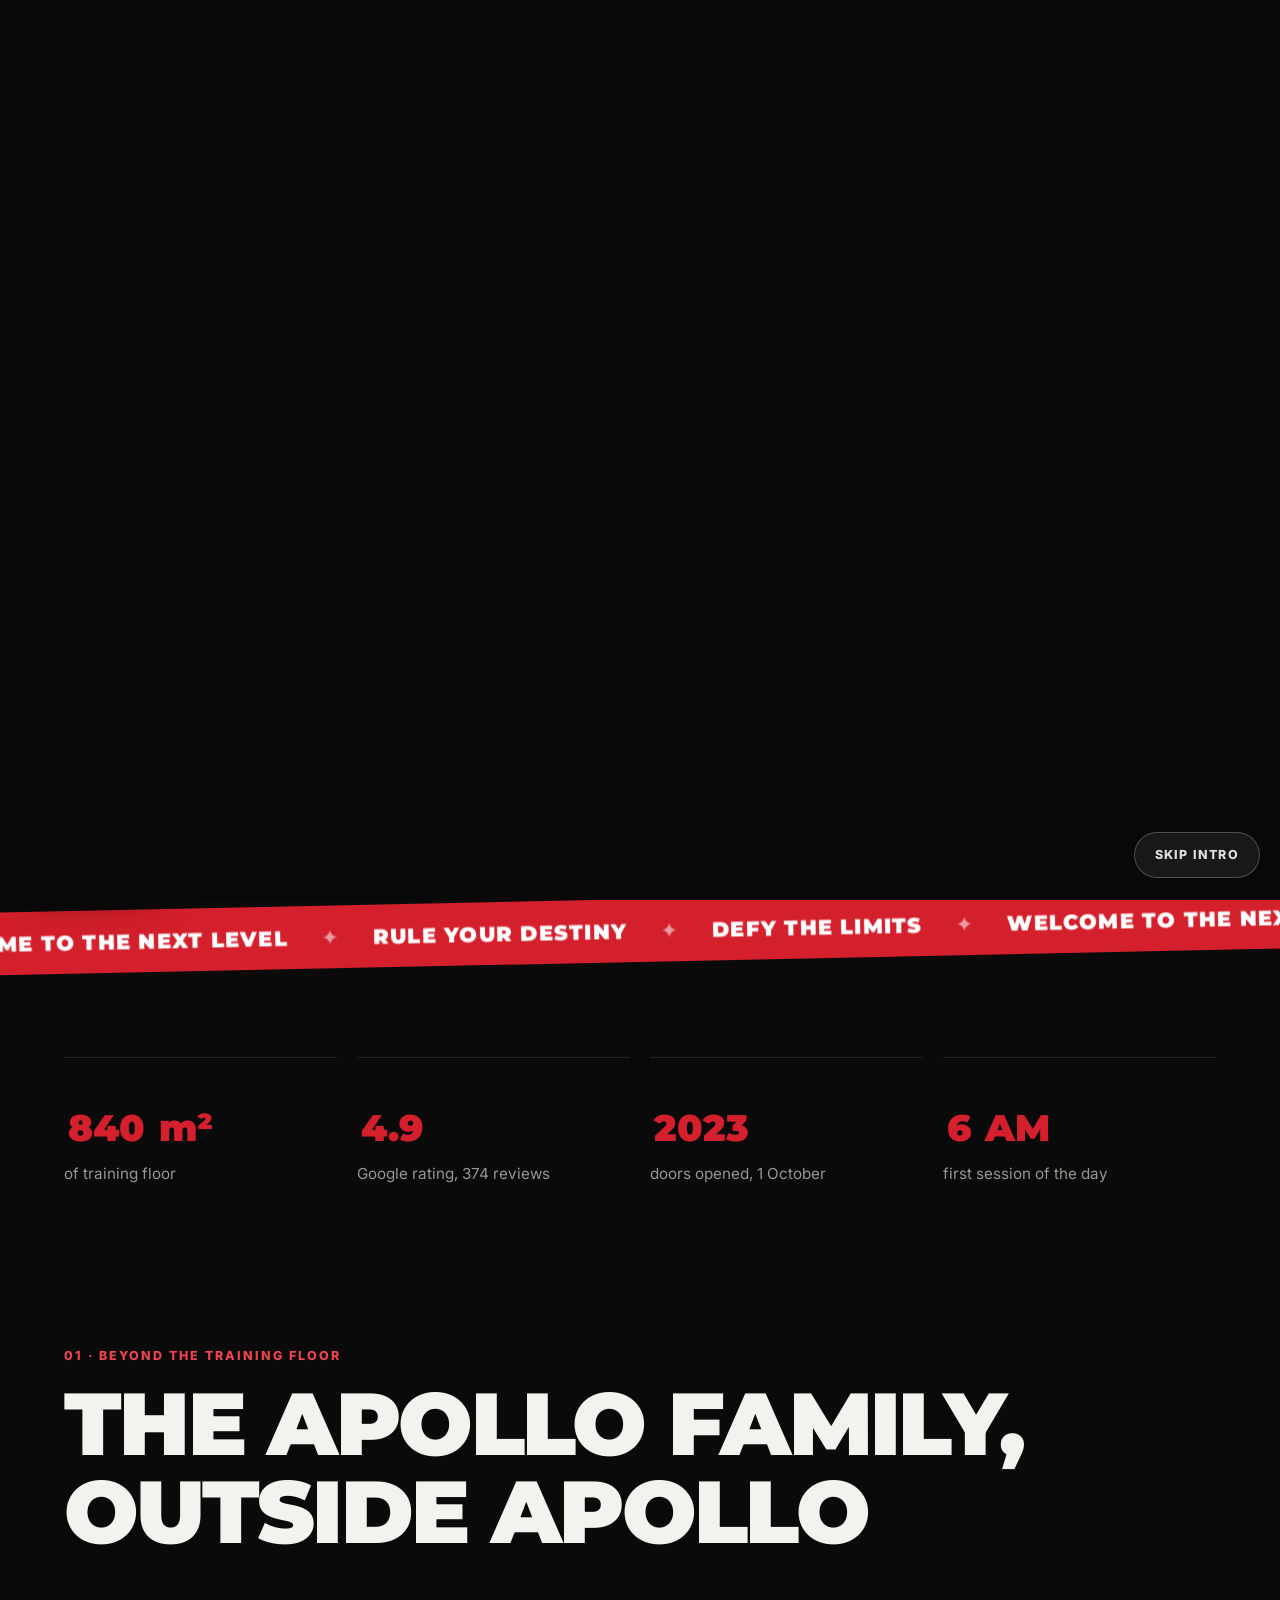
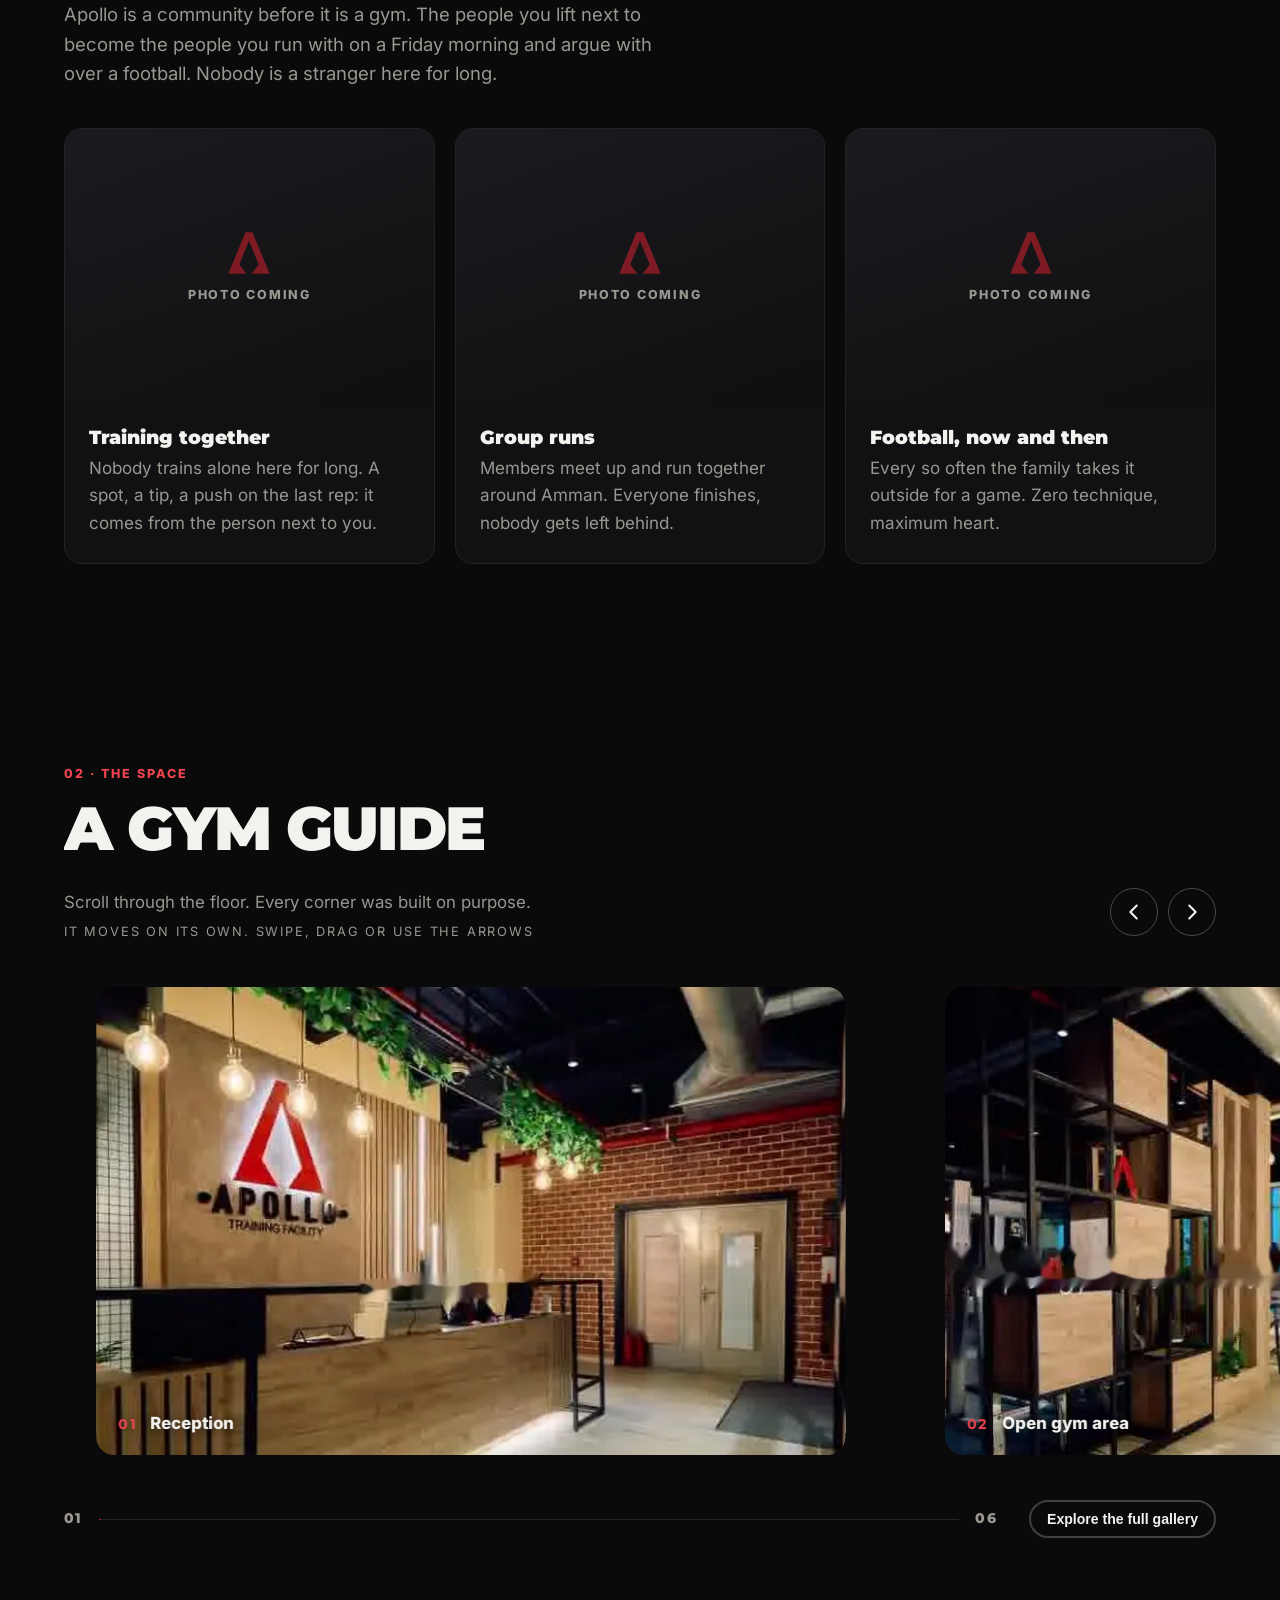
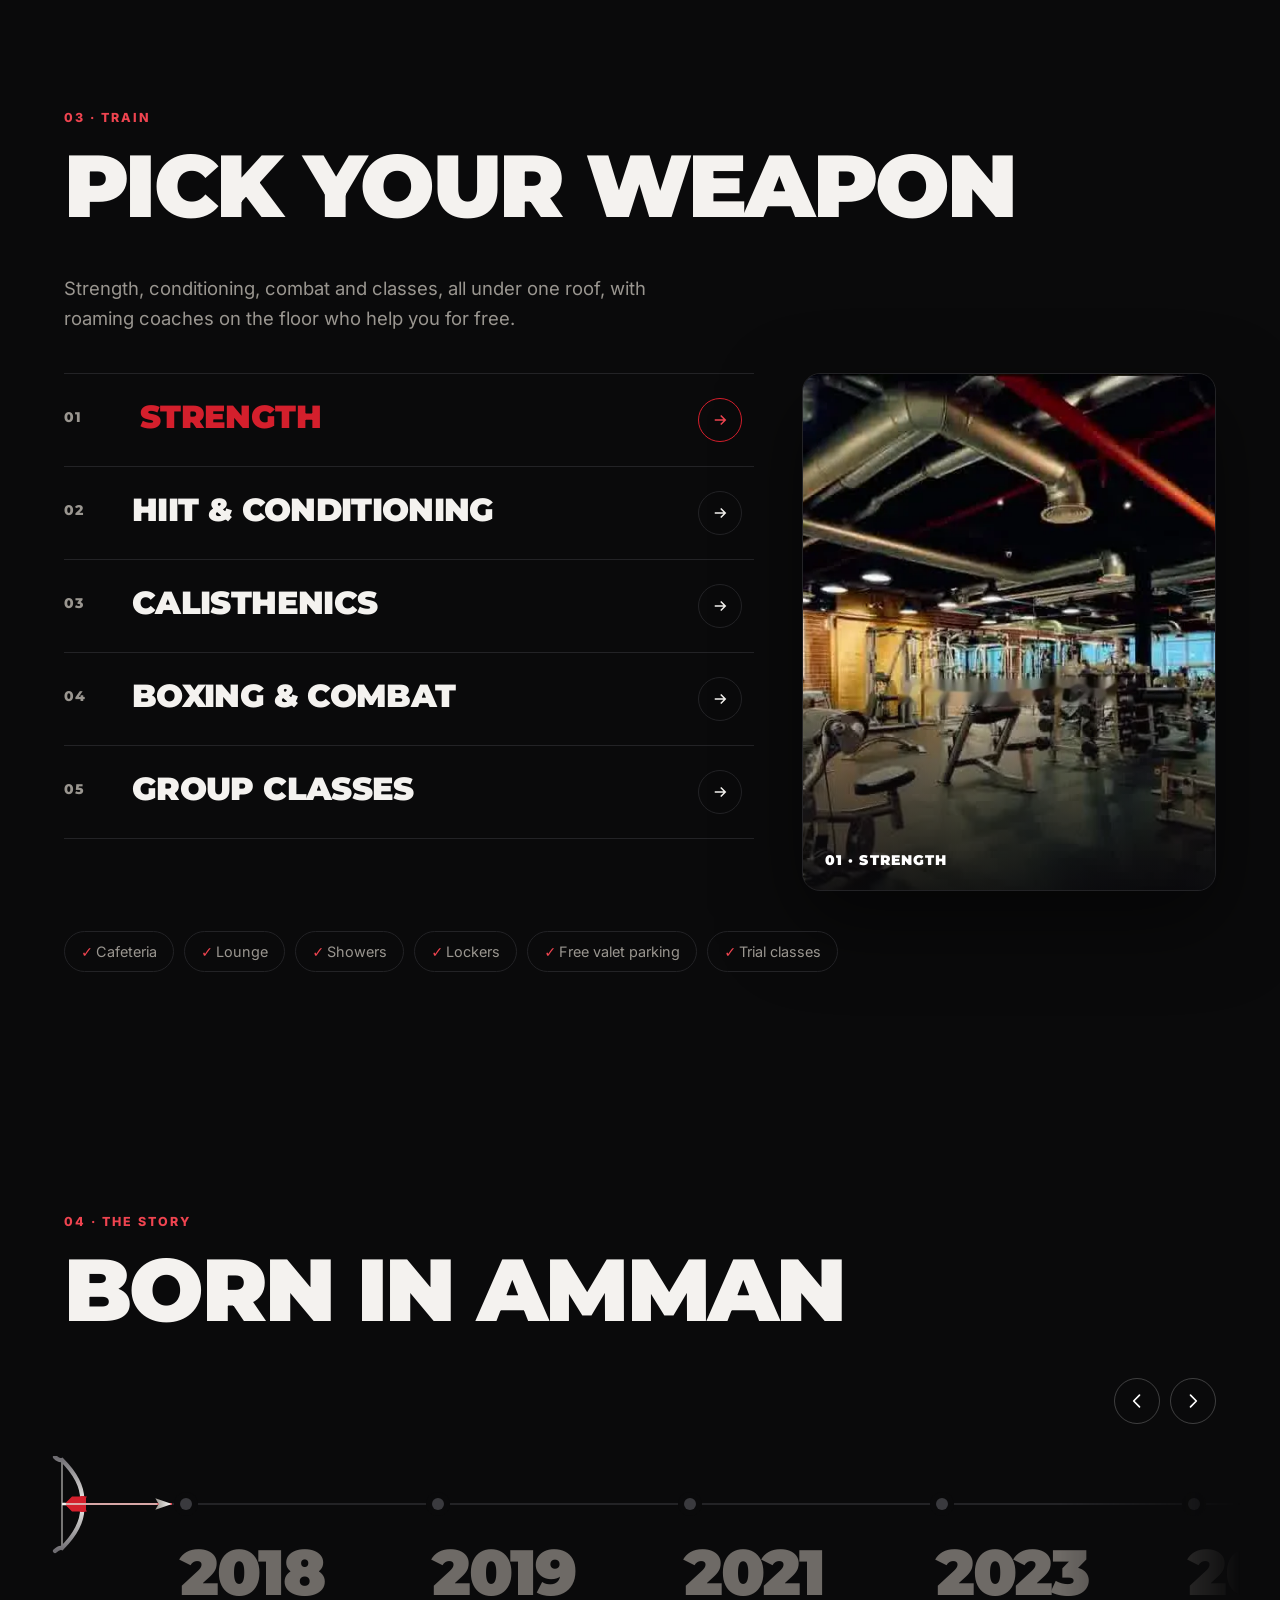
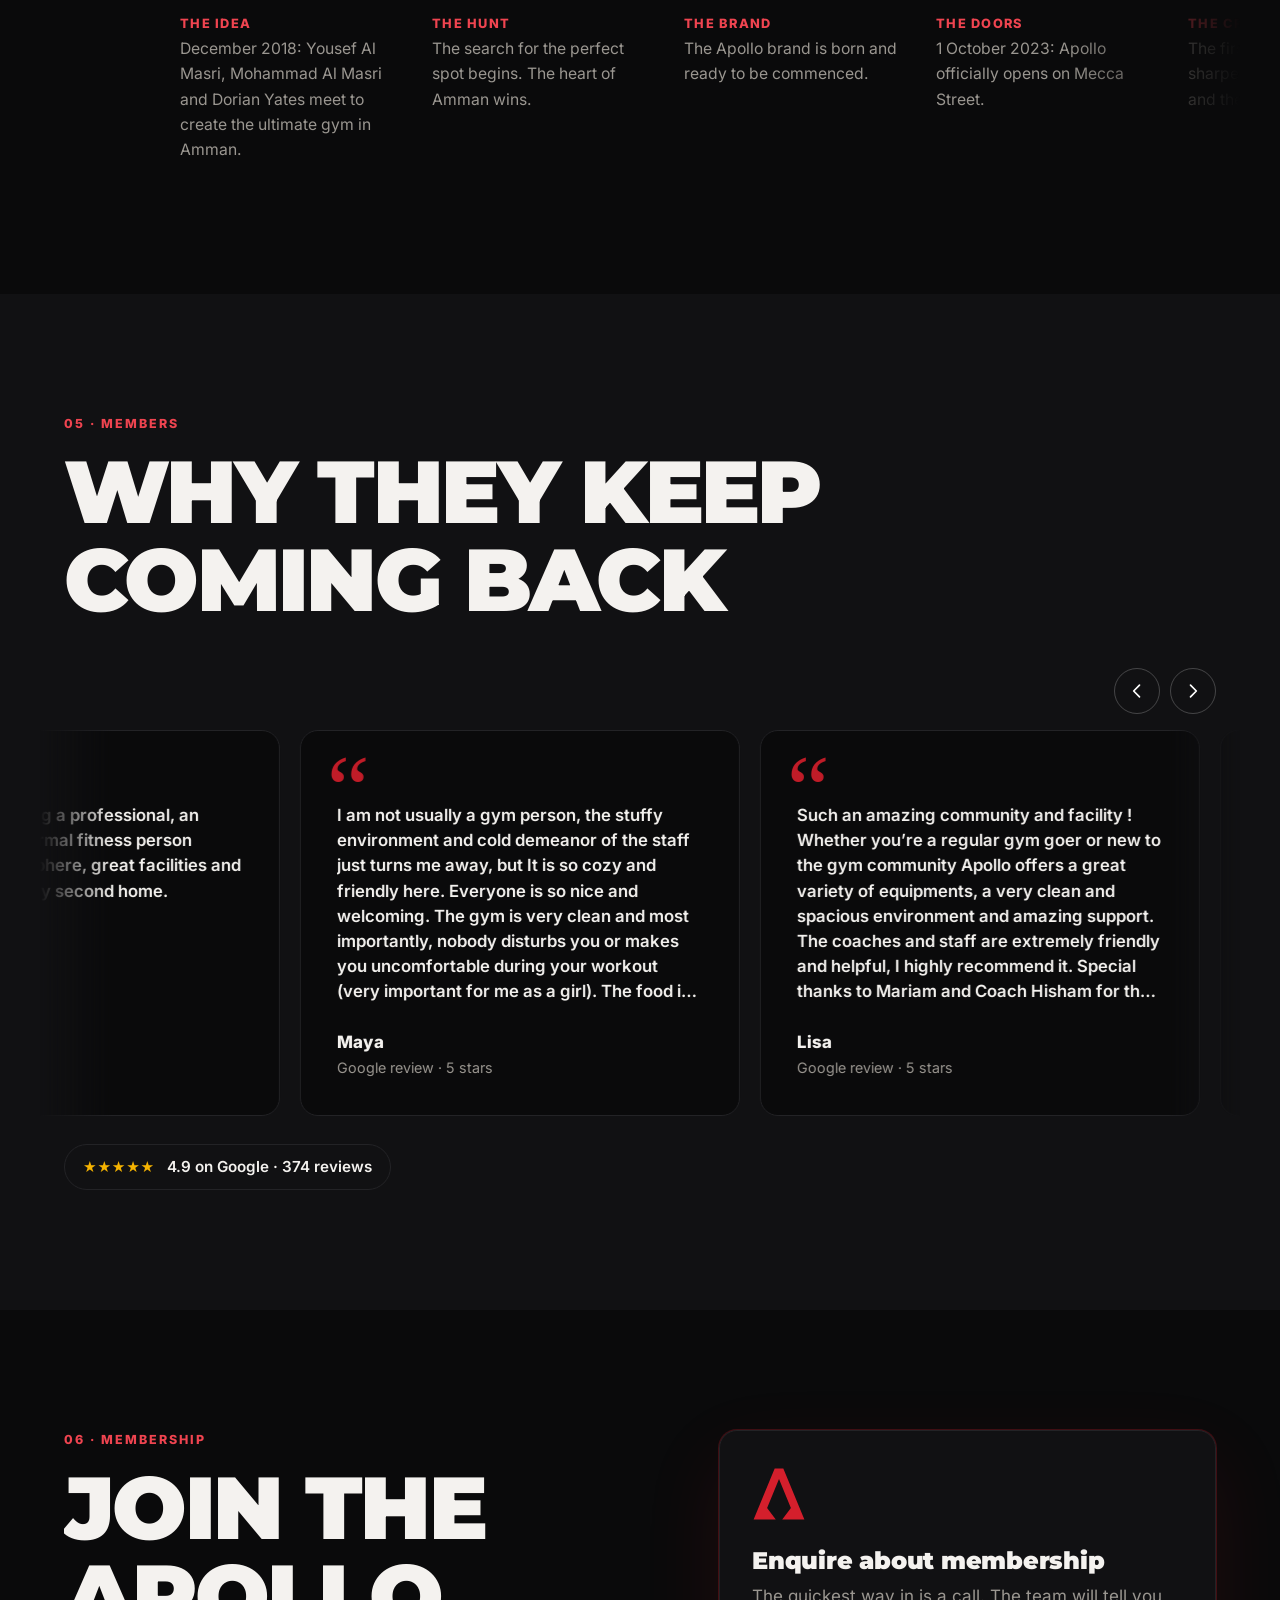
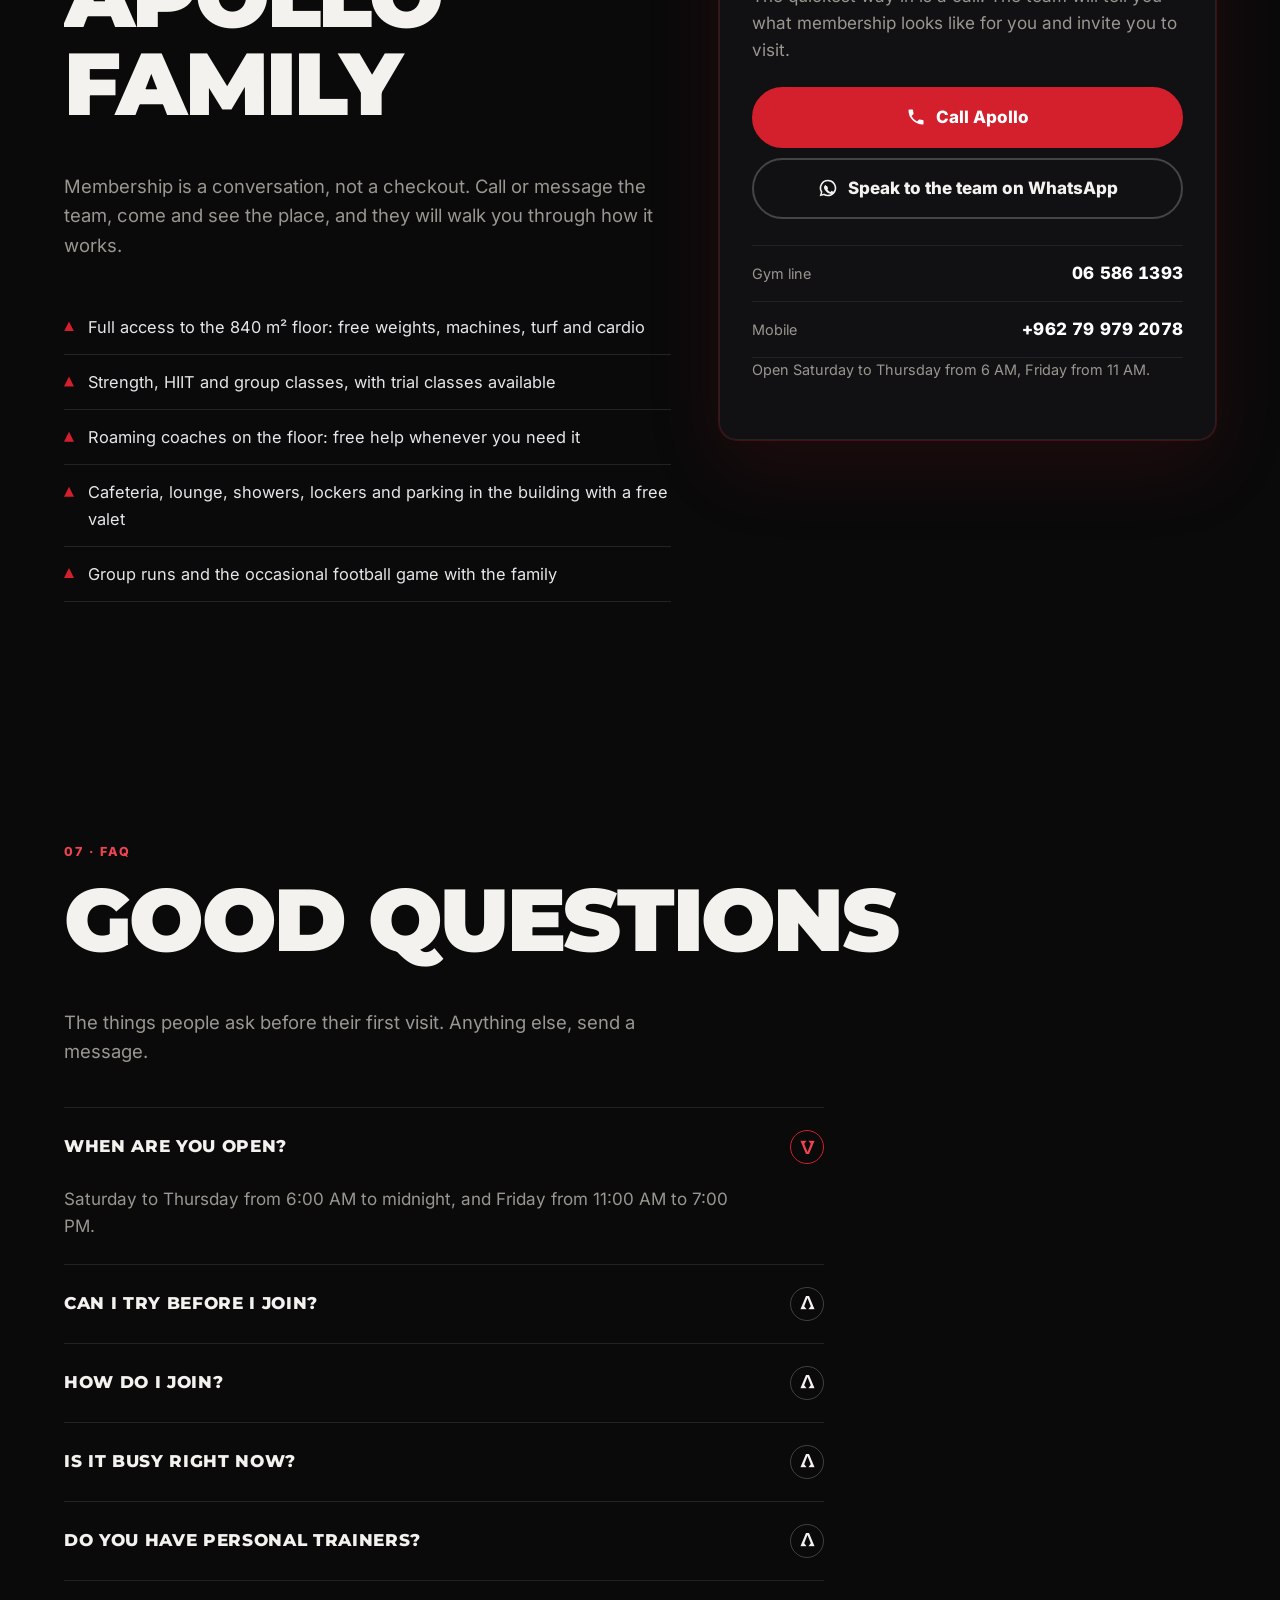
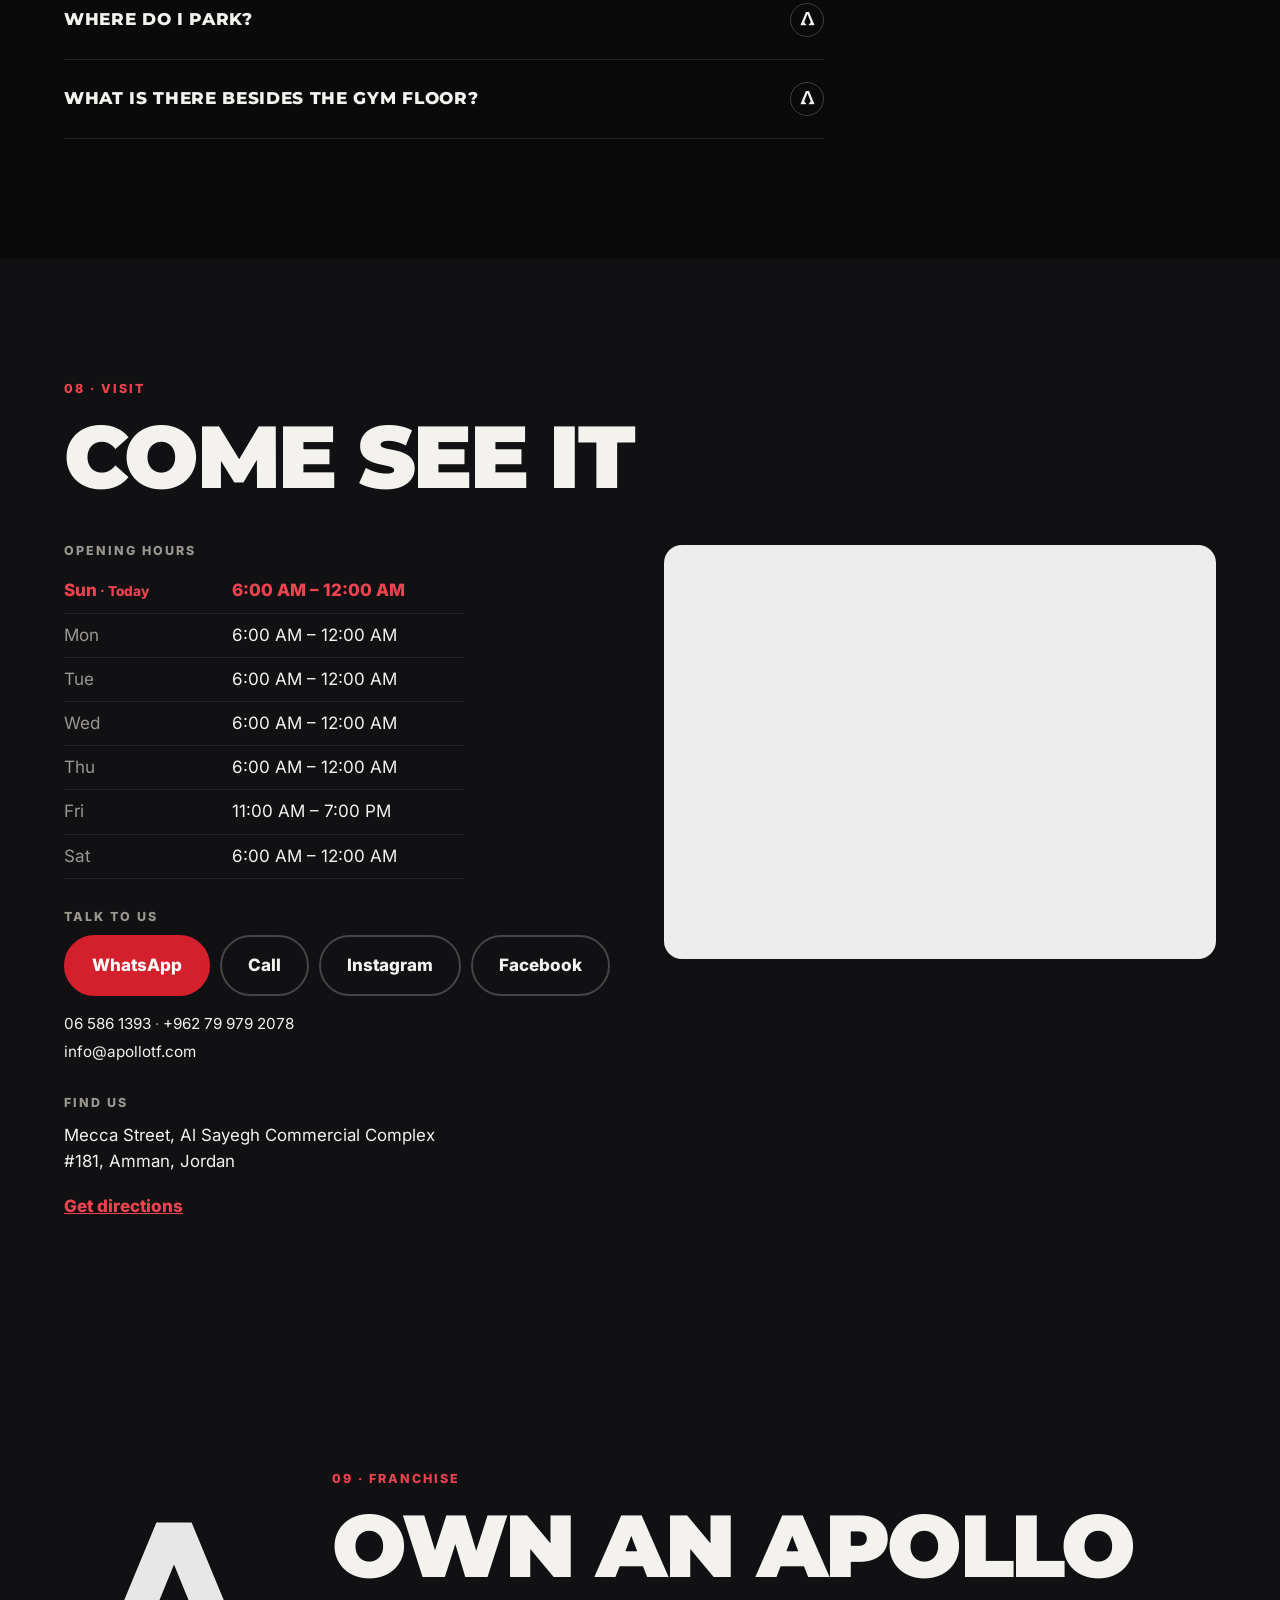
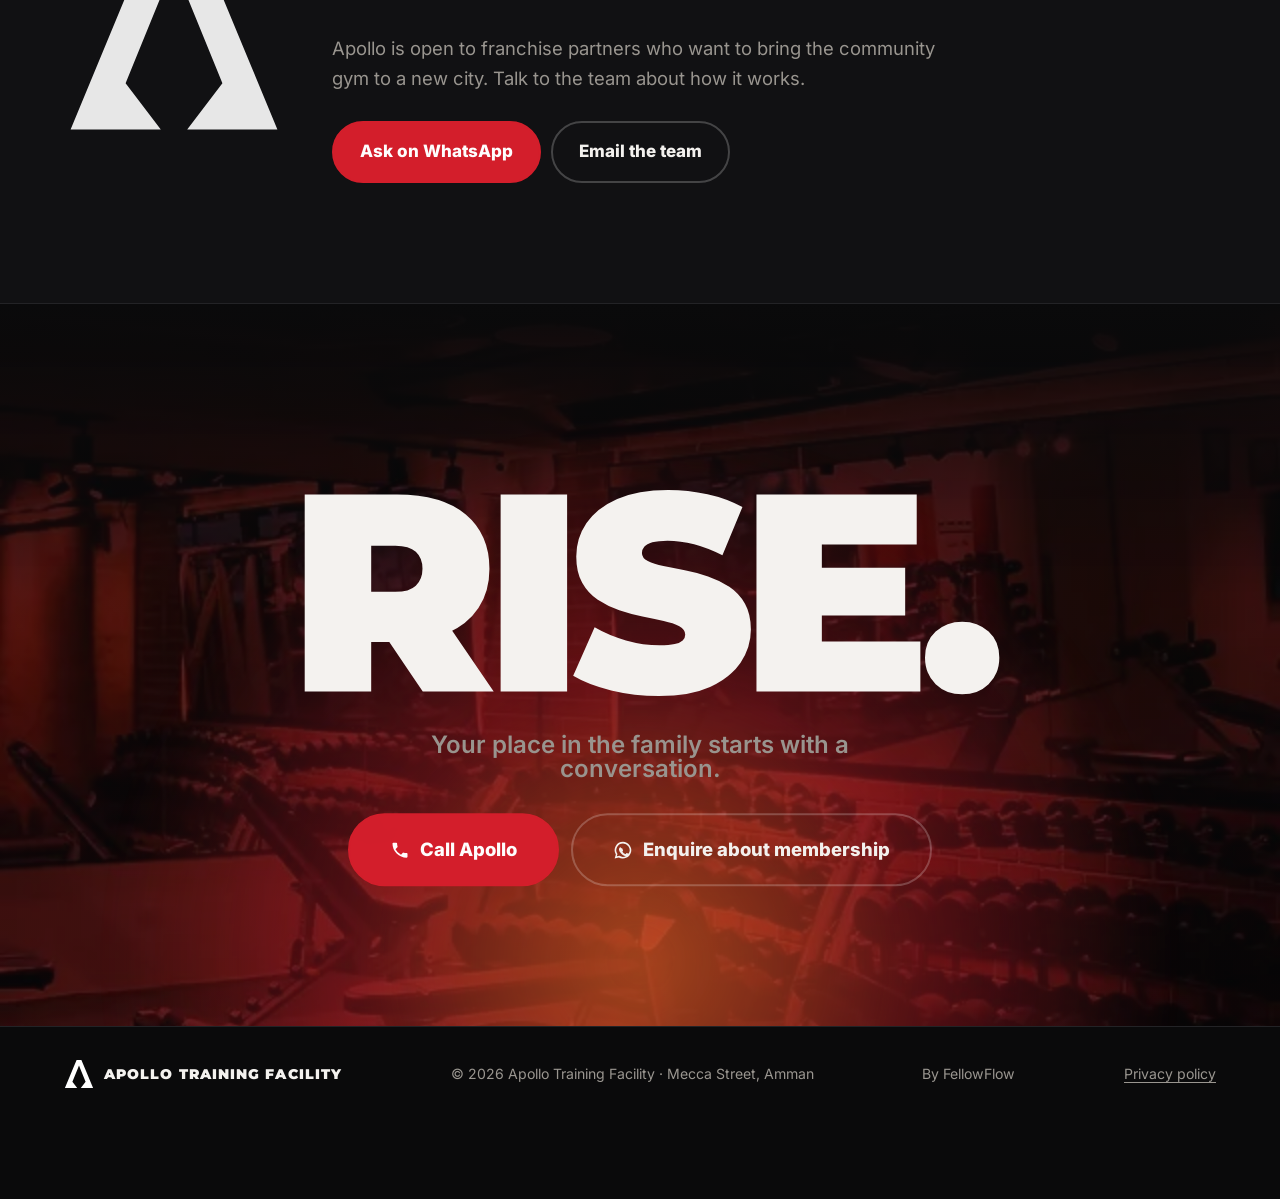
==== commit 2057525b: "Image sizes on program rows, lazy gallery in the HTML, noindex on the preview address The preview on" ====
--- a/index.html
+++ b/index.html
@@ -6,6 +6,8 @@
   <title>Apollo Training Facility | Gym on Mecca Street, Amman</title>
   <meta name="description" content="Apollo Training Facility, Amman's community gym on Mecca Street: 840 m² of strength, conditioning, boxing and classes, open from 6 AM. Book a tour on WhatsApp.">
   <link rel="canonical" href="https://labsuncut.github.io/site-apollo-gym-amman/">
+  <!-- Preview address: hidden from Google until the site moves to Apollo's own domain. Remove this line at launch. -->
+  <meta name="robots" content="noindex">
   <meta property="og:title" content="Apollo Training Facility | Amman">
   <meta property="og:description" content="Rule your destiny. Defy the limits. 840 m² of training floor on Mecca Street, open from 6 AM.">
   <meta property="og:image" content="https://labsuncut.github.io/site-apollo-gym-amman/assets/img/space/free-weights.webp">
@@ -181,7 +183,7 @@
         </div>
       </div>
       <div class="tour-viewport is-slider" id="tour-viewport" tabindex="0" role="region" aria-label="Photos of the gym" aria-roledescription="carousel" data-lenis-prevent-touch="">
-        <div class="tour-track" id="tour-track"><figure class="tour-item"><img src="assets/img/space/reception.webp" width="930" height="580" style="object-position:50% 50%" alt="Reception" loading="eager"><figcaption><b>01</b>Reception</figcaption></figure><figure class="tour-item"><img src="assets/img/space/open-gym.webp" width="930" height="580" style="object-position:50% 50%" alt="Open gym area" loading="eager"><figcaption><b>02</b>Open gym area</figcaption></figure><figure class="tour-item"><img src="assets/img/space/free-weights.webp" width="930" height="580" style="object-position:50% 50%" alt="Free weights" loading="lazy"><figcaption><b>03</b>Free weights</figcaption></figure><figure class="tour-item"><img src="assets/img/space/cardio.webp" width="930" height="580" style="object-position:50% 50%" alt="Cardio area" loading="lazy"><figcaption><b>04</b>Cardio area</figcaption></figure><figure class="tour-item"><img src="assets/img/space/calisthenics.webp" width="930" height="580" style="object-position:50% 50%" alt="Calisthenics area" loading="lazy"><figcaption><b>05</b>Calisthenics area</figcaption></figure><figure class="tour-item"><img src="assets/img/space/boxing-zone.webp" width="930" height="580" style="object-position:50% 50%" alt="Boxing zone" loading="lazy"><figcaption><b>06</b>Boxing zone</figcaption></figure><figure class="tour-item is-copy" aria-hidden="true"><img src="assets/img/space/reception.webp" width="930" height="580" style="object-position:50% 50%" alt="Reception" loading="eager"><figcaption><b>01</b>Reception</figcaption></figure><figure class="tour-item is-copy" aria-hidden="true"><img src="assets/img/space/open-gym.webp" width="930" height="580" style="object-position:50% 50%" alt="Open gym area" loading="eager"><figcaption><b>02</b>Open gym area</figcaption></figure><figure class="tour-item is-copy" aria-hidden="true"><img src="assets/img/space/free-weights.webp" width="930" height="580" style="object-position:50% 50%" alt="Free weights" loading="lazy"><figcaption><b>03</b>Free weights</figcaption></figure><figure class="tour-item is-copy" aria-hidden="true"><img src="assets/img/space/cardio.webp" width="930" height="580" style="object-position:50% 50%" alt="Cardio area" loading="lazy"><figcaption><b>04</b>Cardio area</figcaption></figure><figure class="tour-item is-copy" aria-hidden="true"><img src="assets/img/space/calisthenics.webp" width="930" height="580" style="object-position:50% 50%" alt="Calisthenics area" loading="lazy"><figcaption><b>05</b>Calisthenics area</figcaption></figure><figure class="tour-item is-copy" aria-hidden="true"><img src="assets/img/space/boxing-zone.webp" width="930" height="580" style="object-position:50% 50%" alt="Boxing zone" loading="lazy"><figcaption><b>06</b>Boxing zone</figcaption></figure></div>
+        <div class="tour-track" id="tour-track"><figure class="tour-item"><img src="assets/img/space/reception.webp" width="930" height="580" style="object-position:50% 50%" alt="Reception" loading="lazy"><figcaption><b>01</b>Reception</figcaption></figure><figure class="tour-item"><img src="assets/img/space/open-gym.webp" width="930" height="580" style="object-position:50% 50%" alt="Open gym area" loading="lazy"><figcaption><b>02</b>Open gym area</figcaption></figure><figure class="tour-item"><img src="assets/img/space/free-weights.webp" width="930" height="580" style="object-position:50% 50%" alt="Free weights" loading="lazy"><figcaption><b>03</b>Free weights</figcaption></figure><figure class="tour-item"><img src="assets/img/space/cardio.webp" width="930" height="580" style="object-position:50% 50%" alt="Cardio area" loading="lazy"><figcaption><b>04</b>Cardio area</figcaption></figure><figure class="tour-item"><img src="assets/img/space/calisthenics.webp" width="930" height="580" style="object-position:50% 50%" alt="Calisthenics area" loading="lazy"><figcaption><b>05</b>Calisthenics area</figcaption></figure><figure class="tour-item"><img src="assets/img/space/boxing-zone.webp" width="930" height="580" style="object-position:50% 50%" alt="Boxing zone" loading="lazy"><figcaption><b>06</b>Boxing zone</figcaption></figure><figure class="tour-item is-copy" aria-hidden="true"><img src="assets/img/space/reception.webp" width="930" height="580" style="object-position:50% 50%" alt="Reception" loading="lazy"><figcaption><b>01</b>Reception</figcaption></figure><figure class="tour-item is-copy" aria-hidden="true"><img src="assets/img/space/open-gym.webp" width="930" height="580" style="object-position:50% 50%" alt="Open gym area" loading="lazy"><figcaption><b>02</b>Open gym area</figcaption></figure><figure class="tour-item is-copy" aria-hidden="true"><img src="assets/img/space/free-weights.webp" width="930" height="580" style="object-position:50% 50%" alt="Free weights" loading="lazy"><figcaption><b>03</b>Free weights</figcaption></figure><figure class="tour-item is-copy" aria-hidden="true"><img src="assets/img/space/cardio.webp" width="930" height="580" style="object-position:50% 50%" alt="Cardio area" loading="lazy"><figcaption><b>04</b>Cardio area</figcaption></figure><figure class="tour-item is-copy" aria-hidden="true"><img src="assets/img/space/calisthenics.webp" width="930" height="580" style="object-position:50% 50%" alt="Calisthenics area" loading="lazy"><figcaption><b>05</b>Calisthenics area</figcaption></figure><figure class="tour-item is-copy" aria-hidden="true"><img src="assets/img/space/boxing-zone.webp" width="930" height="580" style="object-position:50% 50%" alt="Boxing zone" loading="lazy"><figcaption><b>06</b>Boxing zone</figcaption></figure></div>
       </div>
       <div class="tour-progress wrap"><span id="tour-index">01</span><i><b id="tour-bar"></b></i><span id="tour-total">06</span><button class="btn btn-ghost btn-small tour-more" id="tour-more" type="button" data-t="space_more">Explore the full gallery</button></div>
     </section>
@@ -193,7 +195,7 @@
         <h2 class="split" data-t="programs_title">Pick your weapon</h2>
         <p class="lead reveal" data-t="programs_text">Strength, conditioning, combat and classes, all under one roof, with roaming coaches on the floor who help you for free.</p>
         <div class="programs-grid">
-          <div class="programs" id="programs-list"><div class="program reveal is-active" data-i="0"><span class="program-num">01</span><span class="program-mini"><img src="assets/img/space/free-weights.webp" alt="" loading="lazy"></span><h3>Strength</h3><div class="program-desc" id="program-desc-0"><p>Racks, free weights and biomechanical machines for real strength.</p></div><button class="program-arrow" type="button" aria-expanded="false" aria-controls="program-desc-0" aria-label="About Strength"><svg viewBox="0 0 24 24" aria-hidden="true"><path d="M5 12h14M13 6l6 6-6 6"></path></svg></button></div><div class="program reveal" data-i="1"><span class="program-num">02</span><span class="program-mini"><img src="assets/img/space/cardio.webp" alt="" loading="lazy"></span><h3>HIIT &amp; conditioning</h3><div class="program-desc" id="program-desc-1"><p>Short, hard sessions that build a bigger engine.</p></div><button class="program-arrow" type="button" aria-expanded="false" aria-controls="program-desc-1" aria-label="About HIIT &amp; conditioning"><svg viewBox="0 0 24 24" aria-hidden="true"><path d="M5 12h14M13 6l6 6-6 6"></path></svg></button></div><div class="program reveal" data-i="2"><span class="program-num">03</span><span class="program-mini"><img src="assets/img/space/calisthenics.webp" alt="" loading="lazy"></span><h3>Calisthenics</h3><div class="program-desc" id="program-desc-2"><p>Rings, bars and turf. Own your bodyweight.</p></div><button class="program-arrow" type="button" aria-expanded="false" aria-controls="program-desc-2" aria-label="About Calisthenics"><svg viewBox="0 0 24 24" aria-hidden="true"><path d="M5 12h14M13 6l6 6-6 6"></path></svg></button></div><div class="program reveal" data-i="3"><span class="program-num">04</span><span class="program-mini"><img src="assets/img/space/boxing-zone.webp" alt="" loading="lazy"></span><h3>Boxing &amp; combat</h3><div class="program-desc" id="program-desc-3"><p>Gloves on. Classes and bag work in the boxing zone.</p></div><button class="program-arrow" type="button" aria-expanded="false" aria-controls="program-desc-3" aria-label="About Boxing &amp; combat"><svg viewBox="0 0 24 24" aria-hidden="true"><path d="M5 12h14M13 6l6 6-6 6"></path></svg></button></div><div class="program reveal" data-i="4"><span class="program-num">05</span><span class="program-mini"><img src="assets/img/space/classroom.webp" alt="" loading="lazy"></span><h3>Group classes</h3><div class="program-desc" id="program-desc-4"><p>Train with a crew in the classroom. Trial classes available.</p></div><button class="program-arrow" type="button" aria-expanded="false" aria-controls="program-desc-4" aria-label="About Group classes"><svg viewBox="0 0 24 24" aria-hidden="true"><path d="M5 12h14M13 6l6 6-6 6"></path></svg></button></div></div>
+          <div class="programs" id="programs-list"><div class="program reveal is-active" data-i="0"><span class="program-num">01</span><span class="program-mini"><img src="assets/img/space/free-weights.webp" width="930" height="580" alt="" loading="lazy" decoding="async"></span><h3>Strength</h3><div class="program-desc" id="program-desc-0"><p>Racks, free weights and biomechanical machines for real strength.</p></div><button class="program-arrow" type="button" aria-expanded="false" aria-controls="program-desc-0" aria-label="About Strength"><svg viewBox="0 0 24 24" aria-hidden="true"><path d="M5 12h14M13 6l6 6-6 6"></path></svg></button></div><div class="program reveal" data-i="1"><span class="program-num">02</span><span class="program-mini"><img src="assets/img/space/cardio.webp" width="930" height="580" alt="" loading="lazy" decoding="async"></span><h3>HIIT &amp; conditioning</h3><div class="program-desc" id="program-desc-1"><p>Short, hard sessions that build a bigger engine.</p></div><button class="program-arrow" type="button" aria-expanded="false" aria-controls="program-desc-1" aria-label="About HIIT &amp; conditioning"><svg viewBox="0 0 24 24" aria-hidden="true"><path d="M5 12h14M13 6l6 6-6 6"></path></svg></button></div><div class="program reveal" data-i="2"><span class="program-num">03</span><span class="program-mini"><img src="assets/img/space/calisthenics.webp" width="930" height="580" alt="" loading="lazy" decoding="async"></span><h3>Calisthenics</h3><div class="program-desc" id="program-desc-2"><p>Rings, bars and turf. Own your bodyweight.</p></div><button class="program-arrow" type="button" aria-expanded="false" aria-controls="program-desc-2" aria-label="About Calisthenics"><svg viewBox="0 0 24 24" aria-hidden="true"><path d="M5 12h14M13 6l6 6-6 6"></path></svg></button></div><div class="program reveal" data-i="3"><span class="program-num">04</span><span class="program-mini"><img src="assets/img/space/boxing-zone.webp" width="930" height="580" alt="" loading="lazy" decoding="async"></span><h3>Boxing &amp; combat</h3><div class="program-desc" id="program-desc-3"><p>Gloves on. Classes and bag work in the boxing zone.</p></div><button class="program-arrow" type="button" aria-expanded="false" aria-controls="program-desc-3" aria-label="About Boxing &amp; combat"><svg viewBox="0 0 24 24" aria-hidden="true"><path d="M5 12h14M13 6l6 6-6 6"></path></svg></button></div><div class="program reveal" data-i="4"><span class="program-num">05</span><span class="program-mini"><img src="assets/img/space/classroom.webp" width="930" height="580" alt="" loading="lazy" decoding="async"></span><h3>Group classes</h3><div class="program-desc" id="program-desc-4"><p>Train with a crew in the classroom. Trial classes available.</p></div><button class="program-arrow" type="button" aria-expanded="false" aria-controls="program-desc-4" aria-label="About Group classes"><svg viewBox="0 0 24 24" aria-hidden="true"><path d="M5 12h14M13 6l6 6-6 6"></path></svg></button></div></div>
           <!-- One calm photo panel that changes with the row you hover or focus, instead of a thumbnail chasing the cursor -->
           <div class="program-stage reveal" id="program-stage" aria-hidden="true"><img src="assets/img/space/free-weights.webp" width="930" height="580" alt="" loading="lazy" decoding="async" class="is-active"><img src="assets/img/space/cardio.webp" width="930" height="580" alt="" loading="lazy" decoding="async" class=""><img src="assets/img/space/calisthenics.webp" width="930" height="580" alt="" loading="lazy" decoding="async" class=""><img src="assets/img/space/boxing-zone.webp" width="930" height="580" alt="" loading="lazy" decoding="async" class=""><img src="assets/img/space/classroom.webp" width="930" height="580" alt="" loading="lazy" decoding="async" class=""><span class="program-stage-label" id="program-stage-label">01 · Strength</span></div>
         </div>
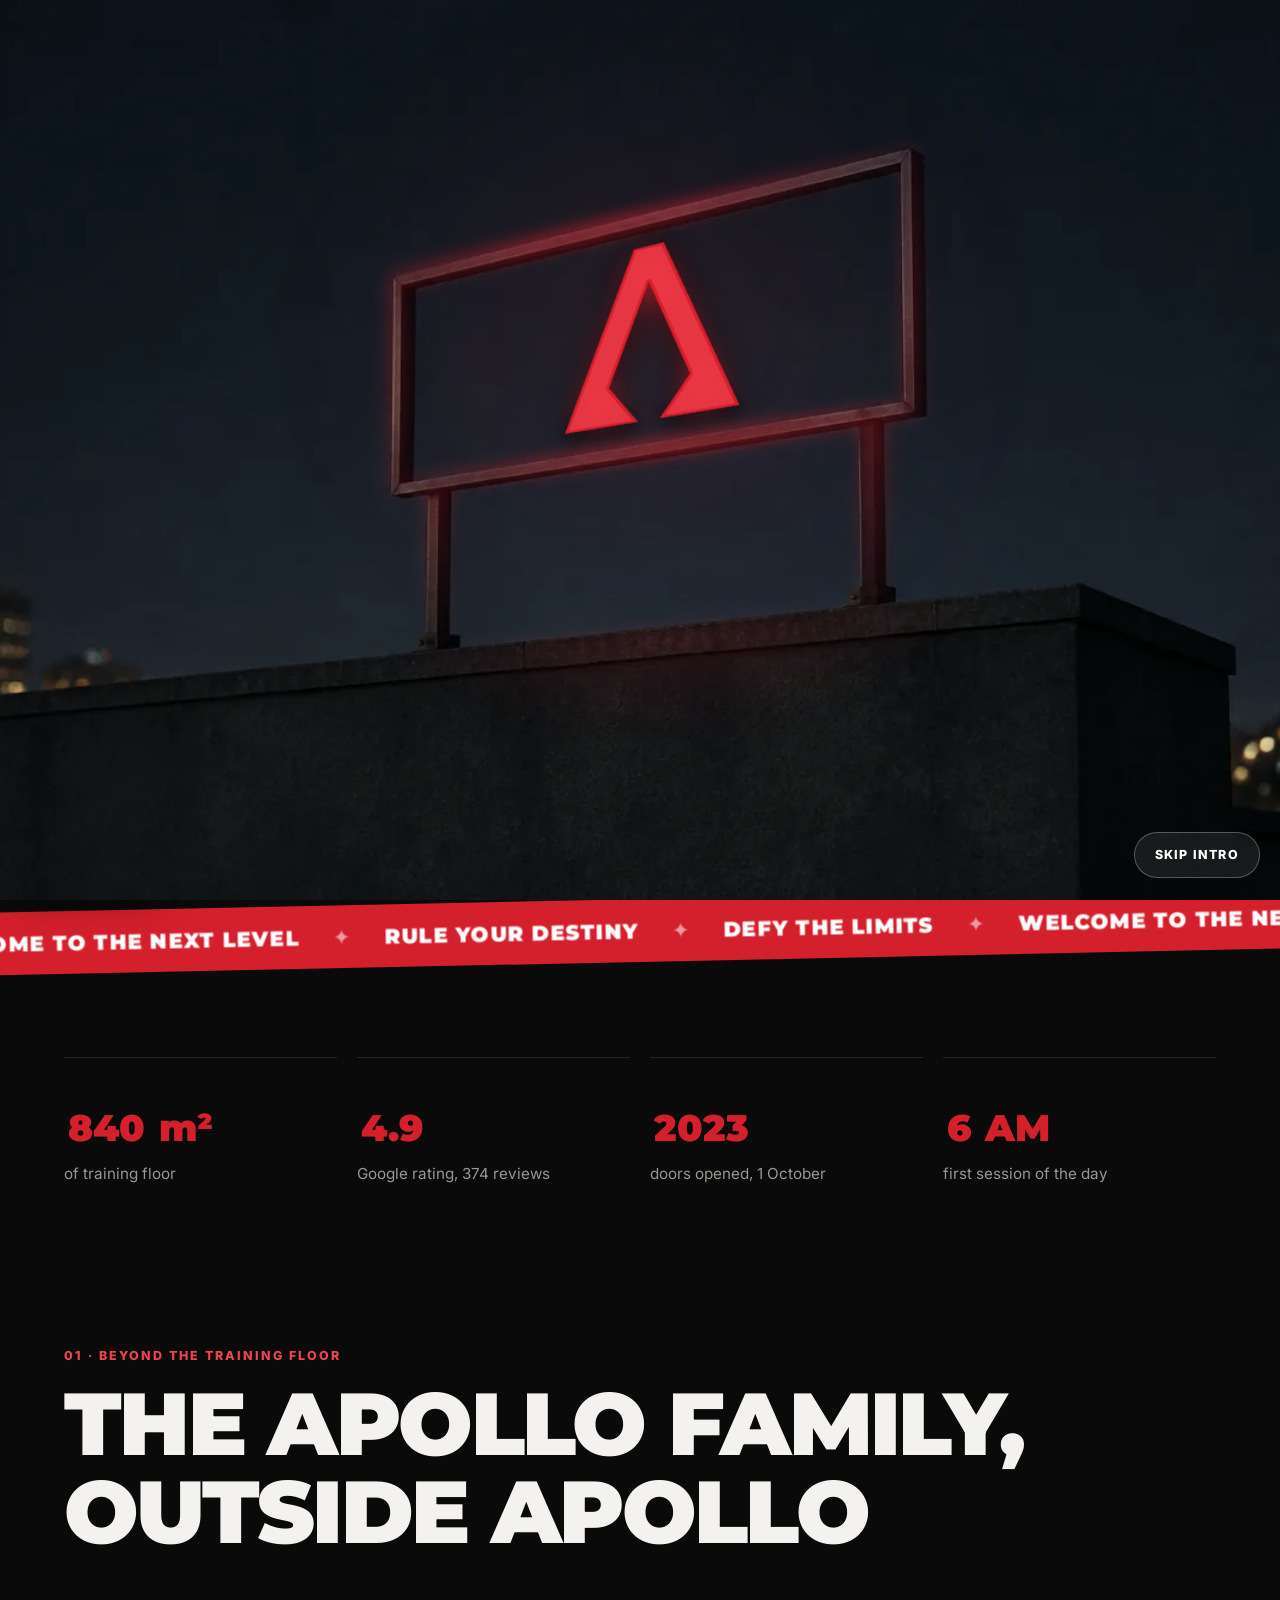
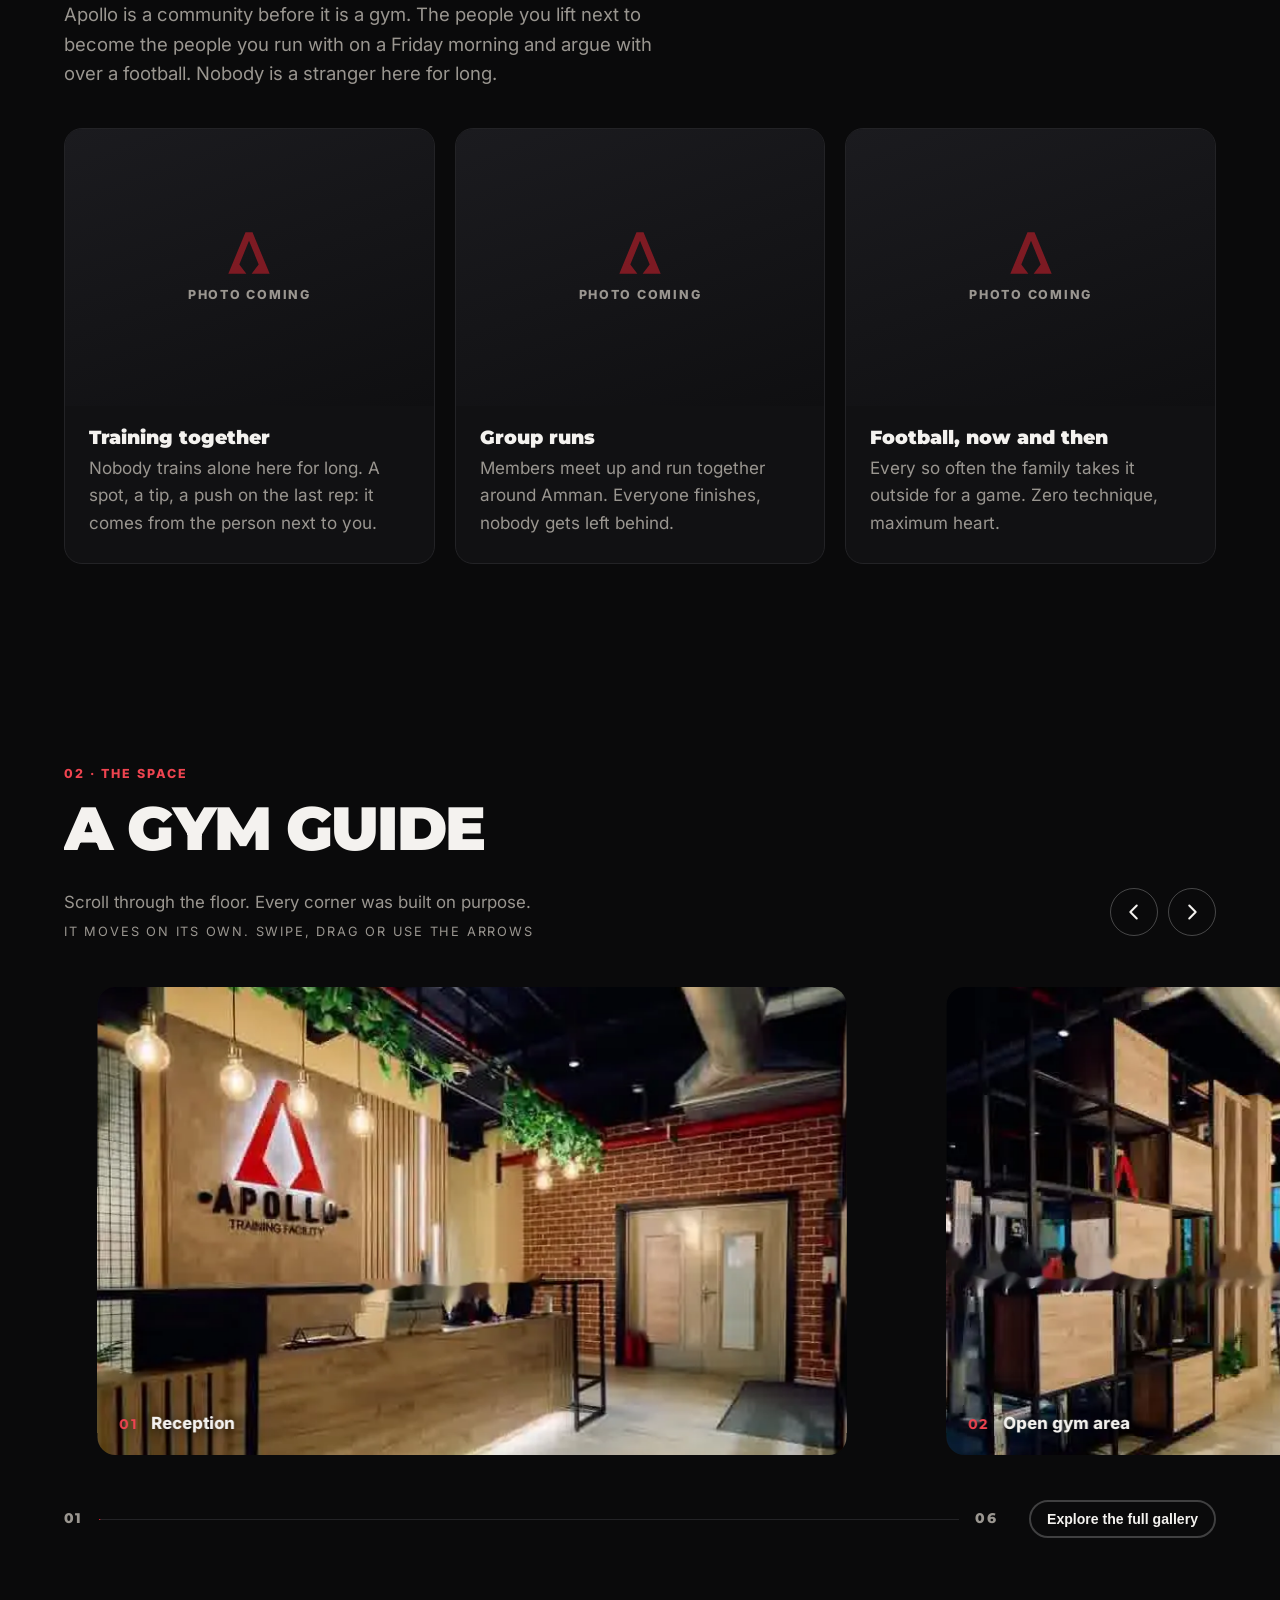
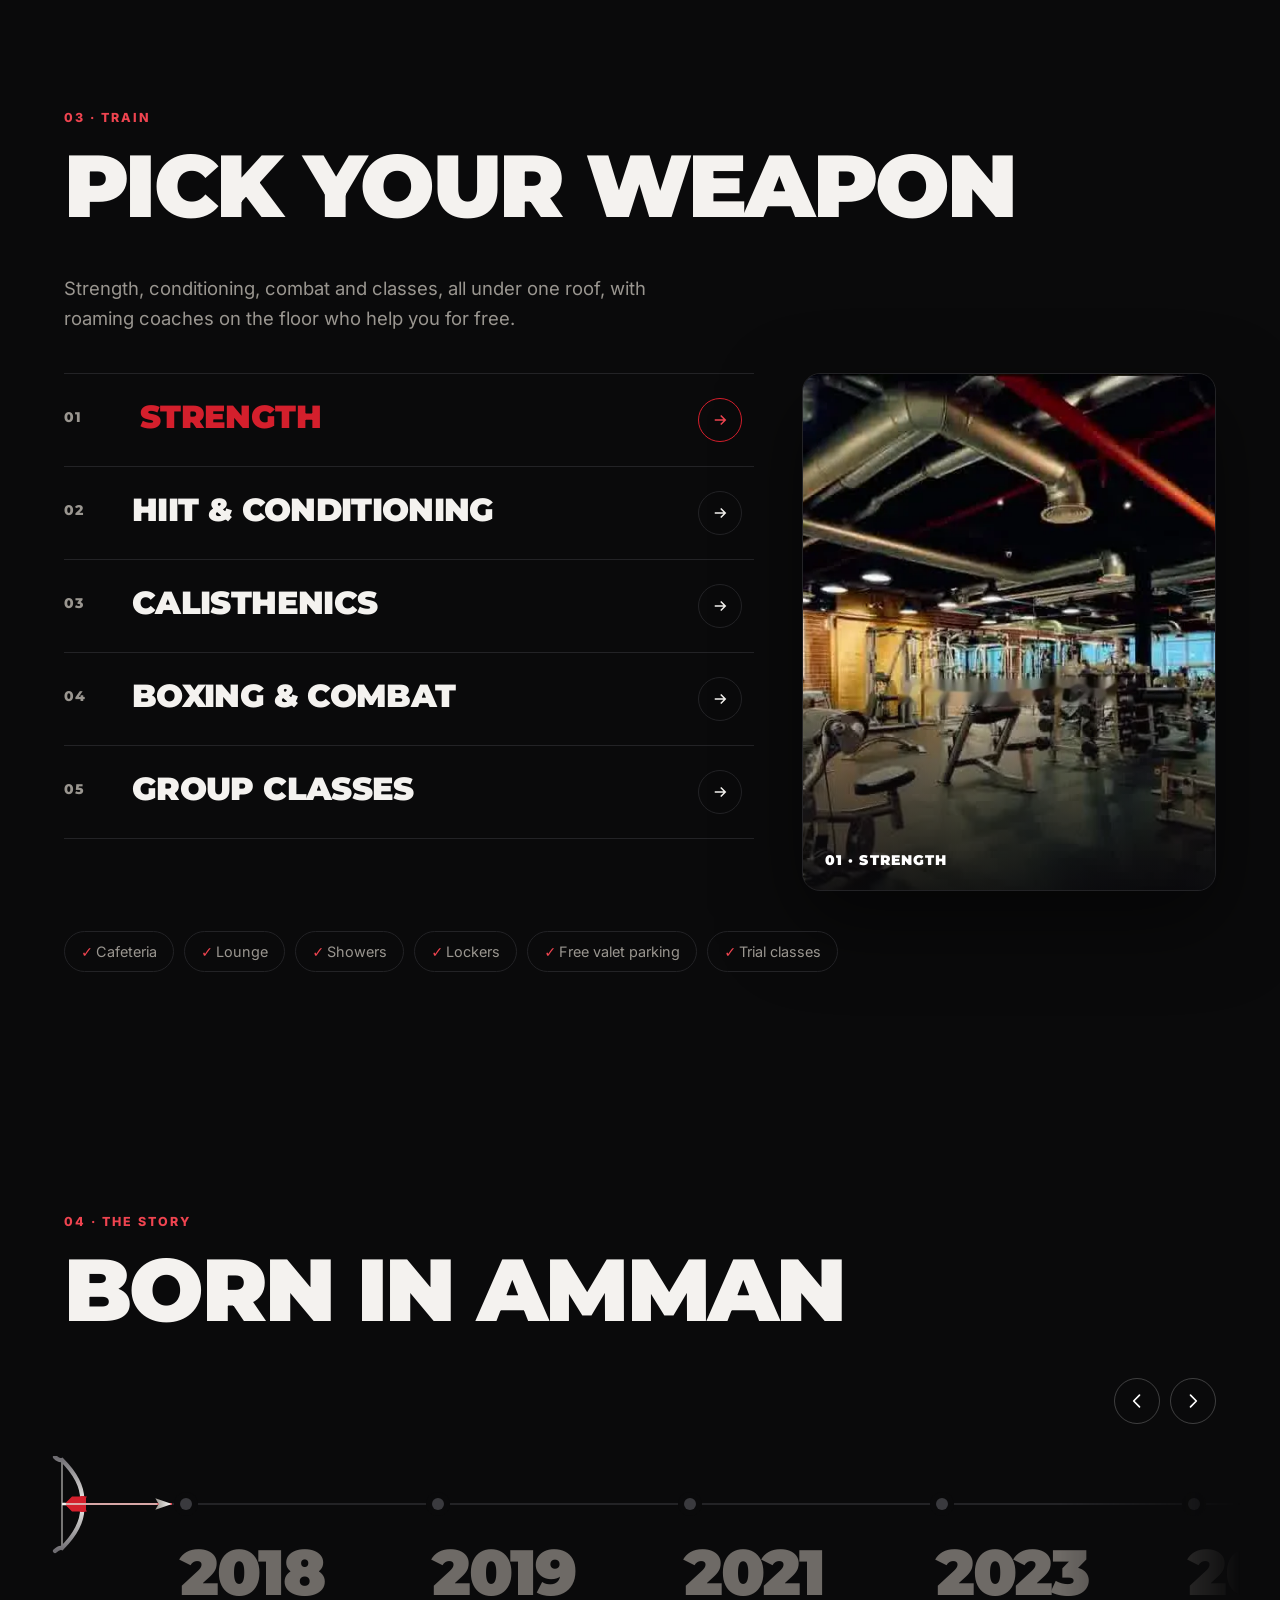
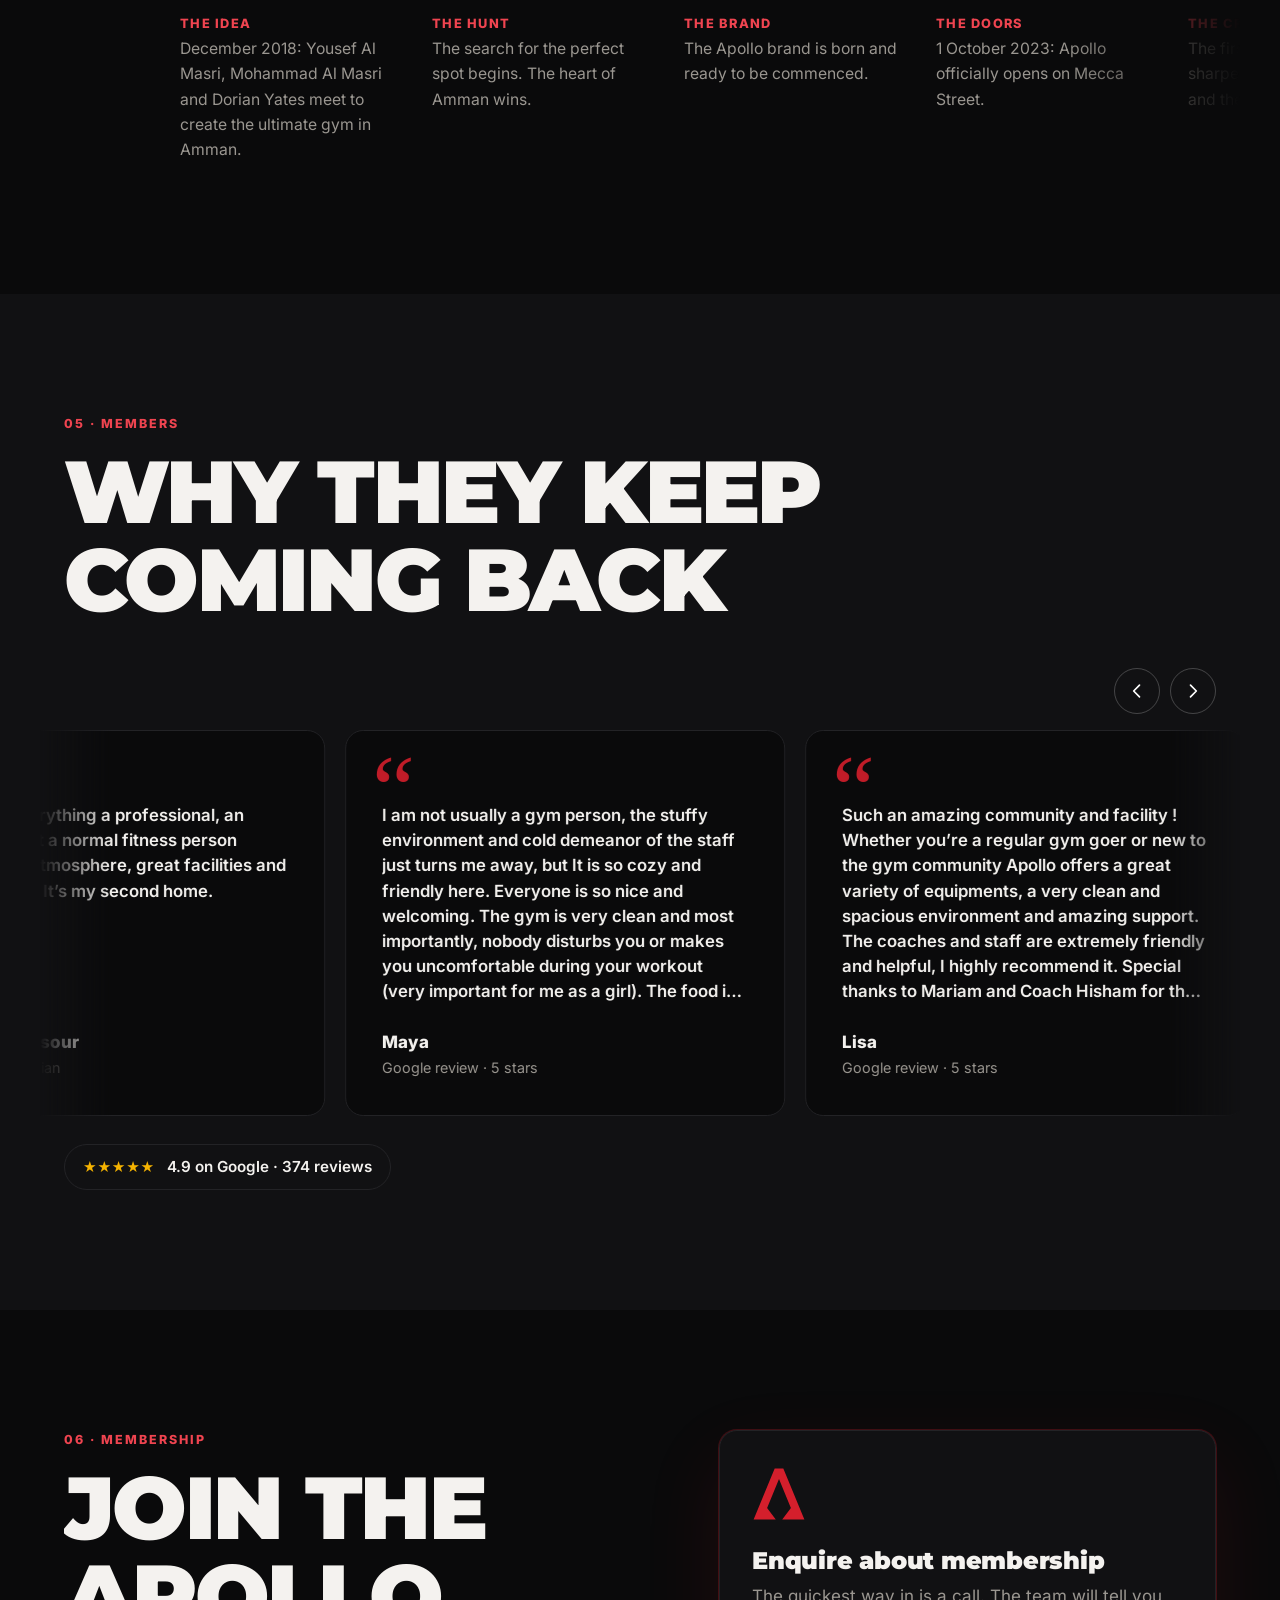
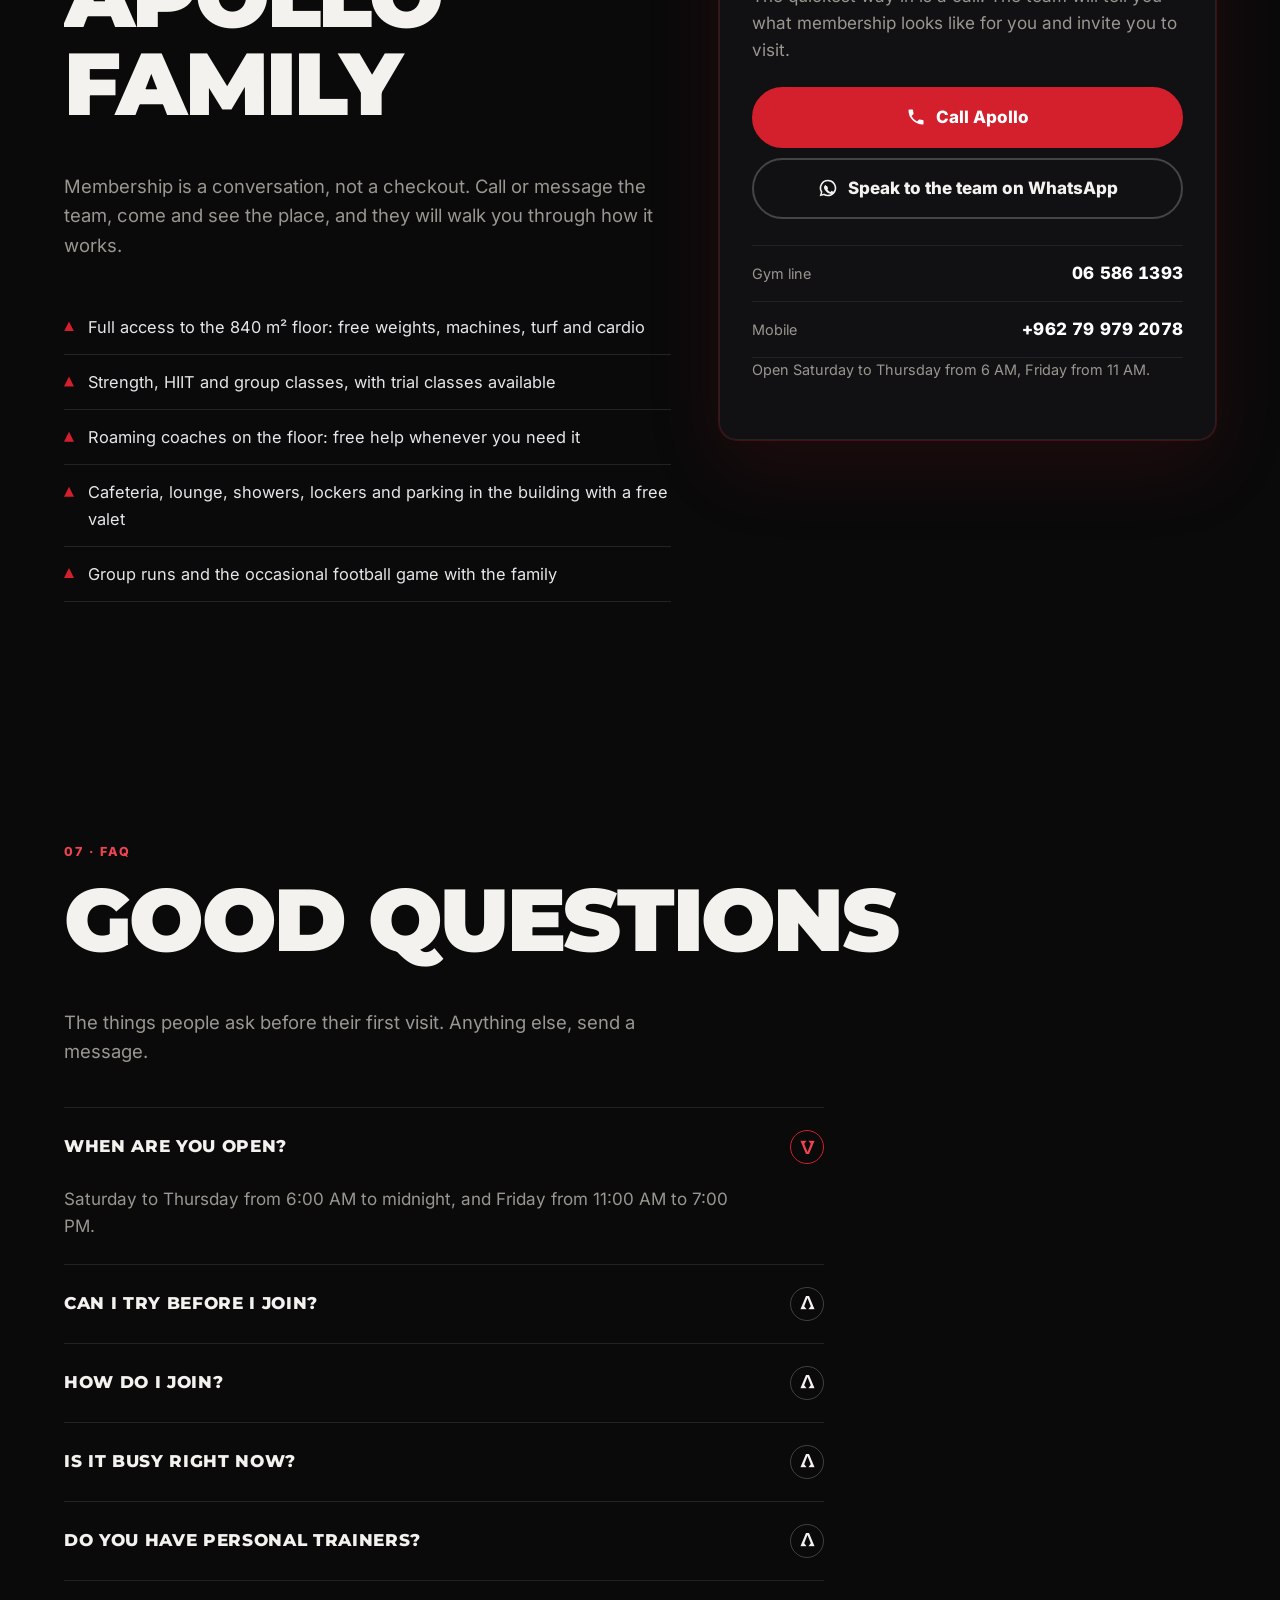
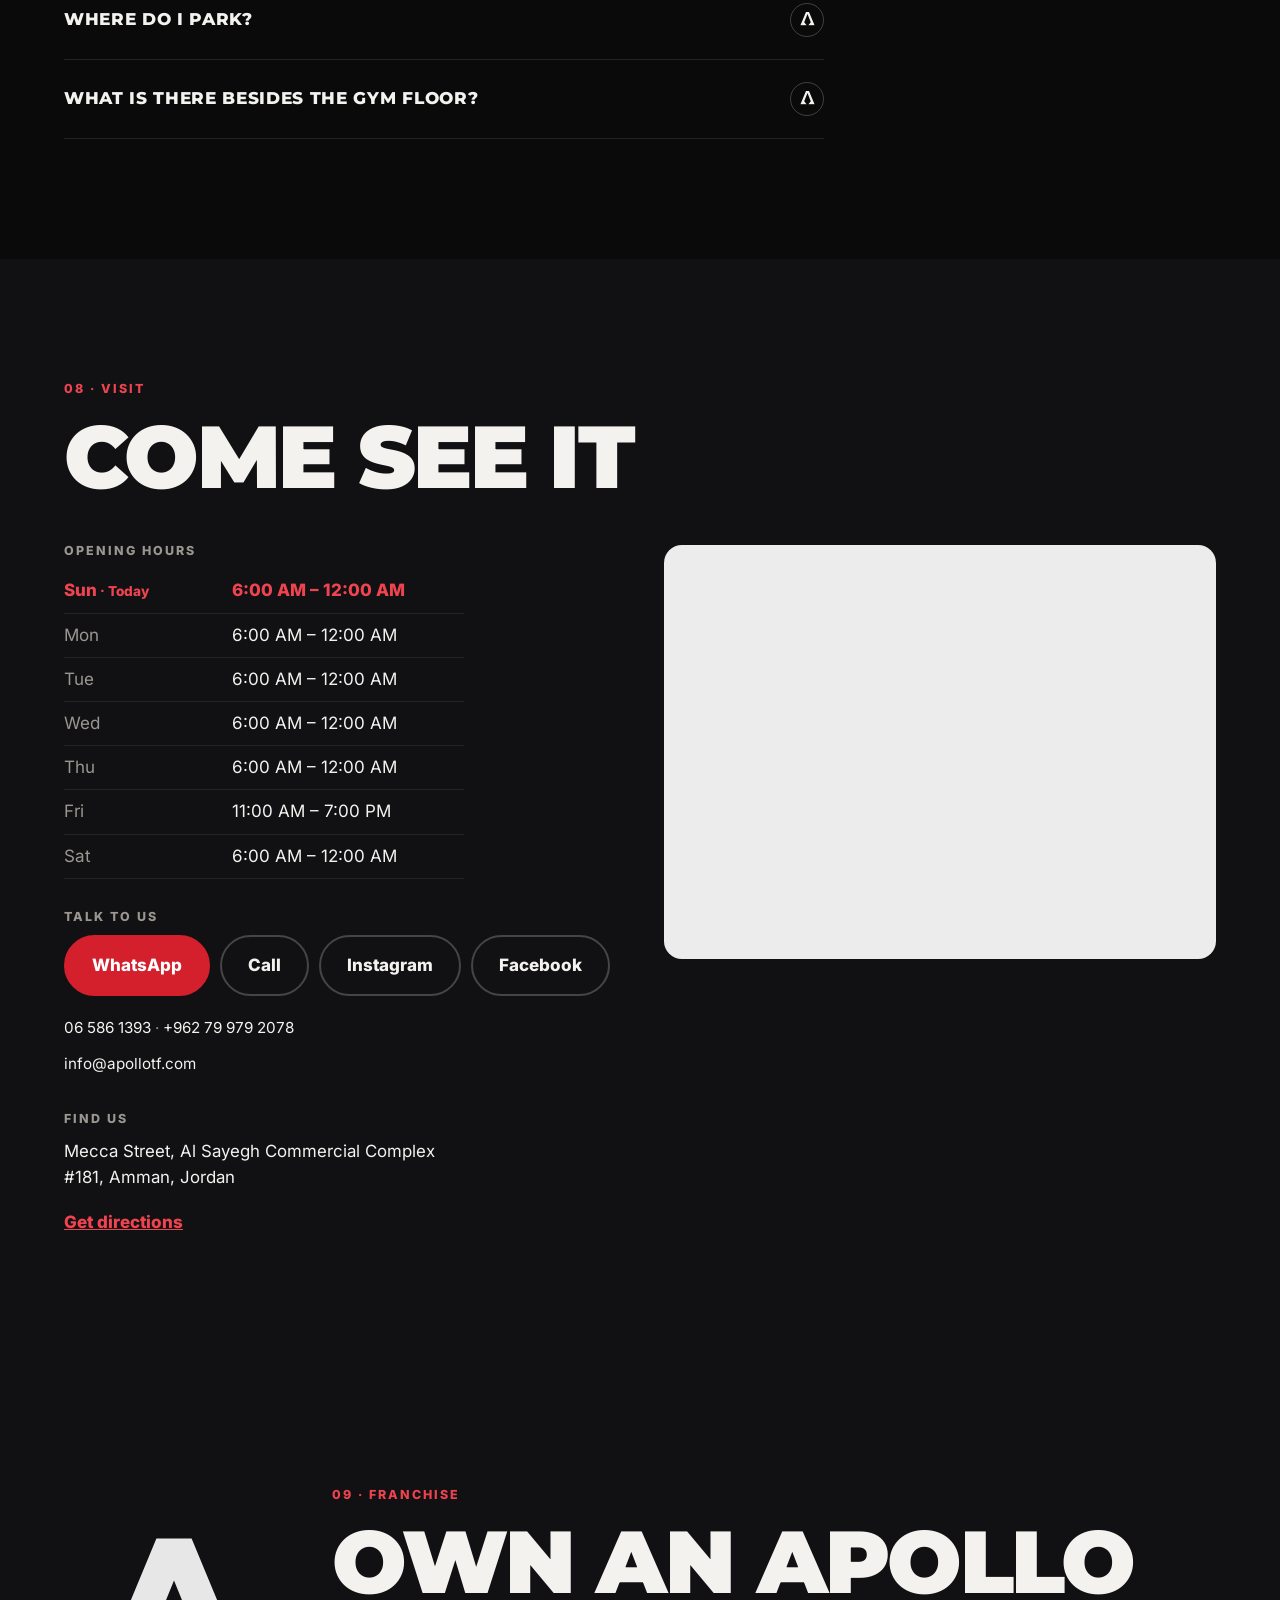
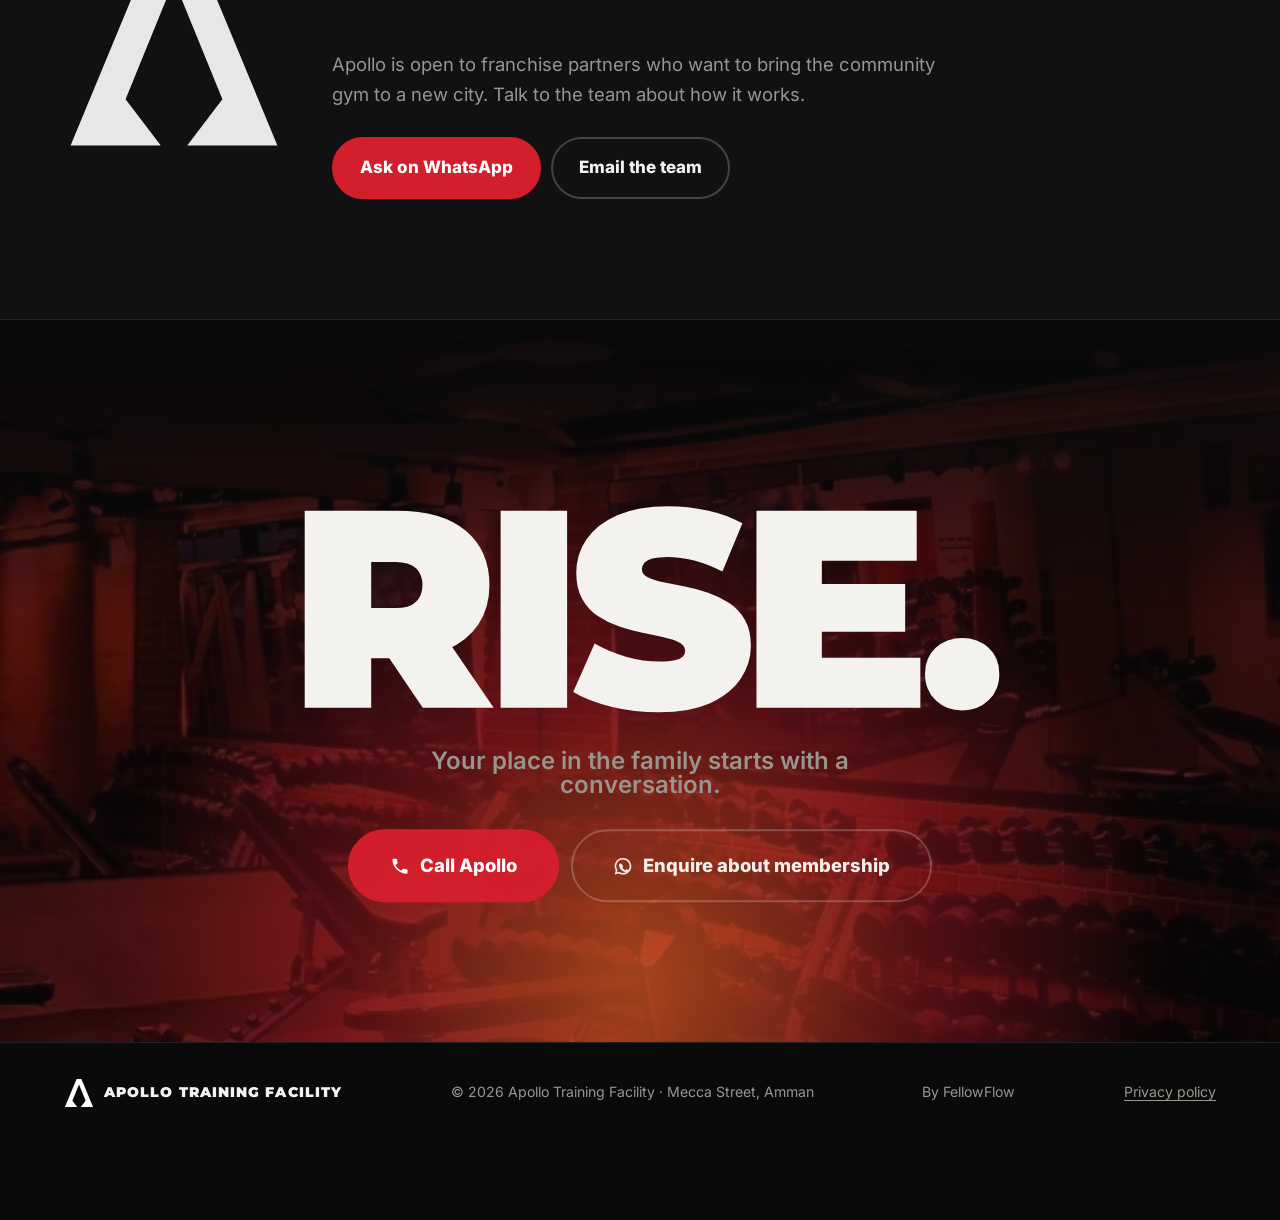
==== commit 2185f4a2: "Load the motion scripts after the first painted frame; lower priority of two intro layers Co-Authore" ====
--- a/index.html
+++ b/index.html
@@ -64,8 +64,8 @@
     <div class="beacon" aria-hidden="true">
       <picture><source media="(orientation: portrait)" srcset="assets/img/intro/roof-phone.webp"><img class="beacon-roof" id="beacon-roof" src="assets/img/intro/roof-desk.webp" alt="" fetchpriority="high" decoding="async" width="1344" height="752"></picture>
       <picture><source media="(orientation: portrait)" srcset="assets/img/intro/sign-off-phone.png"><img class="beacon-off" src="assets/img/intro/sign-off-desk.png" alt="" decoding="async" width="1344" height="752"></picture>
-      <picture><source media="(orientation: portrait)" srcset="assets/img/intro/spill-phone.png"><img class="beacon-spill" src="assets/img/intro/spill-desk.png" alt="" decoding="async" width="1344" height="752"></picture>
-      <picture><source media="(orientation: portrait)" srcset="assets/img/intro/sign-halo-phone.png"><img class="beacon-halo" src="assets/img/intro/sign-halo-desk.png" alt="" decoding="async" width="1344" height="752"></picture>
+      <picture><source media="(orientation: portrait)" srcset="assets/img/intro/spill-phone.png"><img class="beacon-spill" src="assets/img/intro/spill-desk.png" alt="" fetchpriority="low" decoding="async" width="1344" height="752"></picture>
+      <picture><source media="(orientation: portrait)" srcset="assets/img/intro/sign-halo-phone.png"><img class="beacon-halo" src="assets/img/intro/sign-halo-desk.png" alt="" fetchpriority="low" decoding="async" width="1344" height="752"></picture>
       <picture><source media="(orientation: portrait)" srcset="assets/img/intro/sign-on-phone.png"><img class="beacon-on" id="beacon-on" src="assets/img/intro/sign-on-desk.png" alt="" fetchpriority="high" decoding="async" width="1344" height="752"></picture>
     </div>
     <button class="loader-skip" id="loader-skip" type="button" data-t="loader_skip">Skip intro</button>
@@ -362,11 +362,19 @@
   </a>
   <nav class="call-bar-wrap" aria-label="Call Apollo"><a class="call-bar tel-link" href="tel:+96265861393" data-t="enquire_call">Call Apollo</a></nav>
 
-  <script src="assets/js/vendor/gsap.min.js"></script>
-  <script src="assets/js/vendor/ScrollTrigger.min.js"></script>
-  <script src="assets/js/vendor/SplitText.min.js"></script>
-  <script src="assets/js/vendor/lenis.min.js"></script>
-  <script src="assets/js/content.js"></script>
-  <script src="assets/js/site.js"></script>
+  <!-- The motion scripts load after the first frame is on screen, so the intro overlay and the hero text appear as early as the
+       network allows and the browser records that early paint as the page's largest paint. Order is kept (async = false). -->
+  <script>
+    (function () {
+      var files = ['assets/js/vendor/gsap.min.js', 'assets/js/vendor/ScrollTrigger.min.js', 'assets/js/vendor/SplitText.min.js', 'assets/js/vendor/lenis.min.js', 'assets/js/content.js', 'assets/js/site.js'];
+      var started = false;
+      function go() {
+        if (started) return; started = true;
+        files.forEach(function (f) { var s = document.createElement('script'); s.src = f; s.async = false; s.setAttribute('data-dyn', ''); document.body.appendChild(s); });
+      }
+      if (window.requestAnimationFrame) requestAnimationFrame(function () { requestAnimationFrame(go); });
+      setTimeout(go, 400); // background tab or no frame yet: do not wait forever
+    })();
+  </script>
 </body>
 </html>
--- a/assets/css/site.css
+++ b/assets/css/site.css
@@ -128,12 +128,11 @@
 html[lang="ar"] .display { text-transform: none; letter-spacing: 0; line-height: 1.15; font-size: clamp(2.6rem, 9vw, 7rem); }
 .display .line { display: block; overflow: hidden; padding-bottom: .06em; margin-bottom: -.06em; }
 .display .line > span { display: block; }
-.js .display .line > span { transform: translateY(14px); opacity: 0; } /* hidden until the motion plays; visible without JavaScript */
+/* Hero text is painted at first render (behind the intro overlay) so it counts as the page's largest paint early; site.js hides it a moment before the motion plays. */
 .display em { font-style: normal; color: var(--red); }
 .hero-foot { display: grid; grid-template-columns: 1.1fr 1fr; gap: 32px; align-items: end; }
 .hero-sub { color: var(--ink); opacity: .85; font-size: 1.15rem; max-width: 26em; margin: 0; }
 .hero-actions { display: flex; flex-wrap: wrap; gap: 12px; justify-content: flex-end; }
-.js .hero-foot > * { opacity: 0; }
 .open-badge { display: inline-flex; align-items: center; gap: 8px; font-size: .88rem; color: var(--muted); font-weight: 600; grid-column: 1 / -1; }
 .open-badge i { width: 9px; height: 9px; border-radius: 50%; background: #666; }
 .open-badge.is-open i { background: #37d67a; box-shadow: 0 0 0 4px rgba(55, 214, 122, .2); }
@@ -361,7 +360,7 @@
 .hours tr.is-today th::after { content: ' · ' attr(data-today); font-size: .8em; }
 .contact-links { display: flex; flex-wrap: wrap; gap: 10px; }
 .contact-lines { color: var(--muted); font-size: .95rem; margin: 14px 0 0; line-height: 1.8; }
-.contact-lines a { color: var(--ink); text-decoration: none; }
+.contact-lines a { color: var(--ink); text-decoration: none; display: inline-block; padding: 4px 0; } /* tap target at least 24px tall */
 .address { margin: 0 0 10px; font-size: 1.05rem; max-width: 24em; }
 .map { width: 100%; aspect-ratio: 4 / 3; border: 0; border-radius: var(--radius); filter: grayscale(1) invert(.92) contrast(1.1); background: var(--bg); min-height: 340px; }
 
@@ -382,7 +381,7 @@
 .footer-brand { display: flex; align-items: center; gap: 10px; font-family: var(--display); font-weight: 900; letter-spacing: .08em; text-transform: uppercase; color: var(--ink); font-size: .85rem; }
 html[lang="ar"] .footer-brand { text-transform: none; letter-spacing: 0; }
 .footer-credit { color: var(--muted); }
-.footer-links a { color: var(--muted); text-decoration: underline; text-underline-offset: 3px; }
+.footer-links a { color: var(--muted); text-decoration: underline; text-underline-offset: 3px; display: inline-block; padding: 6px 0; } /* tap target at least 24px tall */
 .footer-links a:hover, .footer-links a:focus-visible { color: #fff; }
 
 /* ---------- Sticky WhatsApp bar, phones only ---------- */
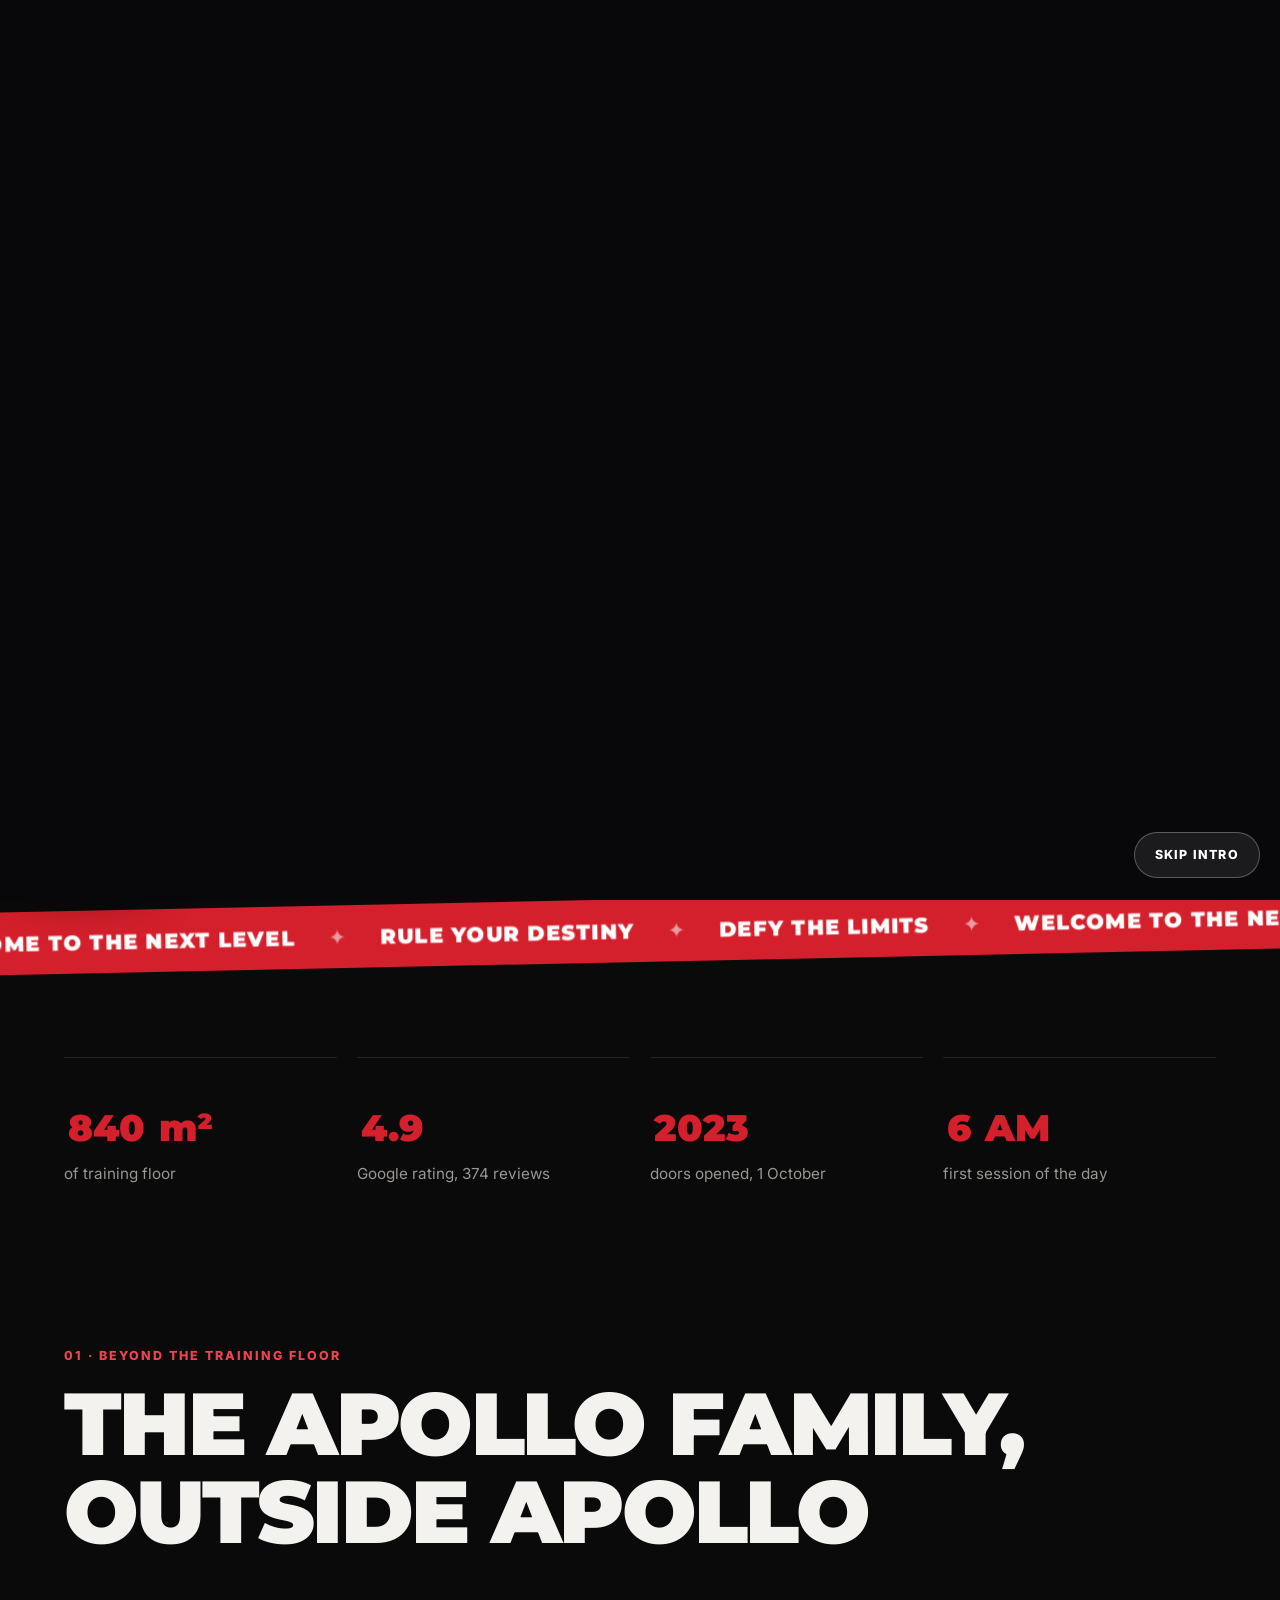
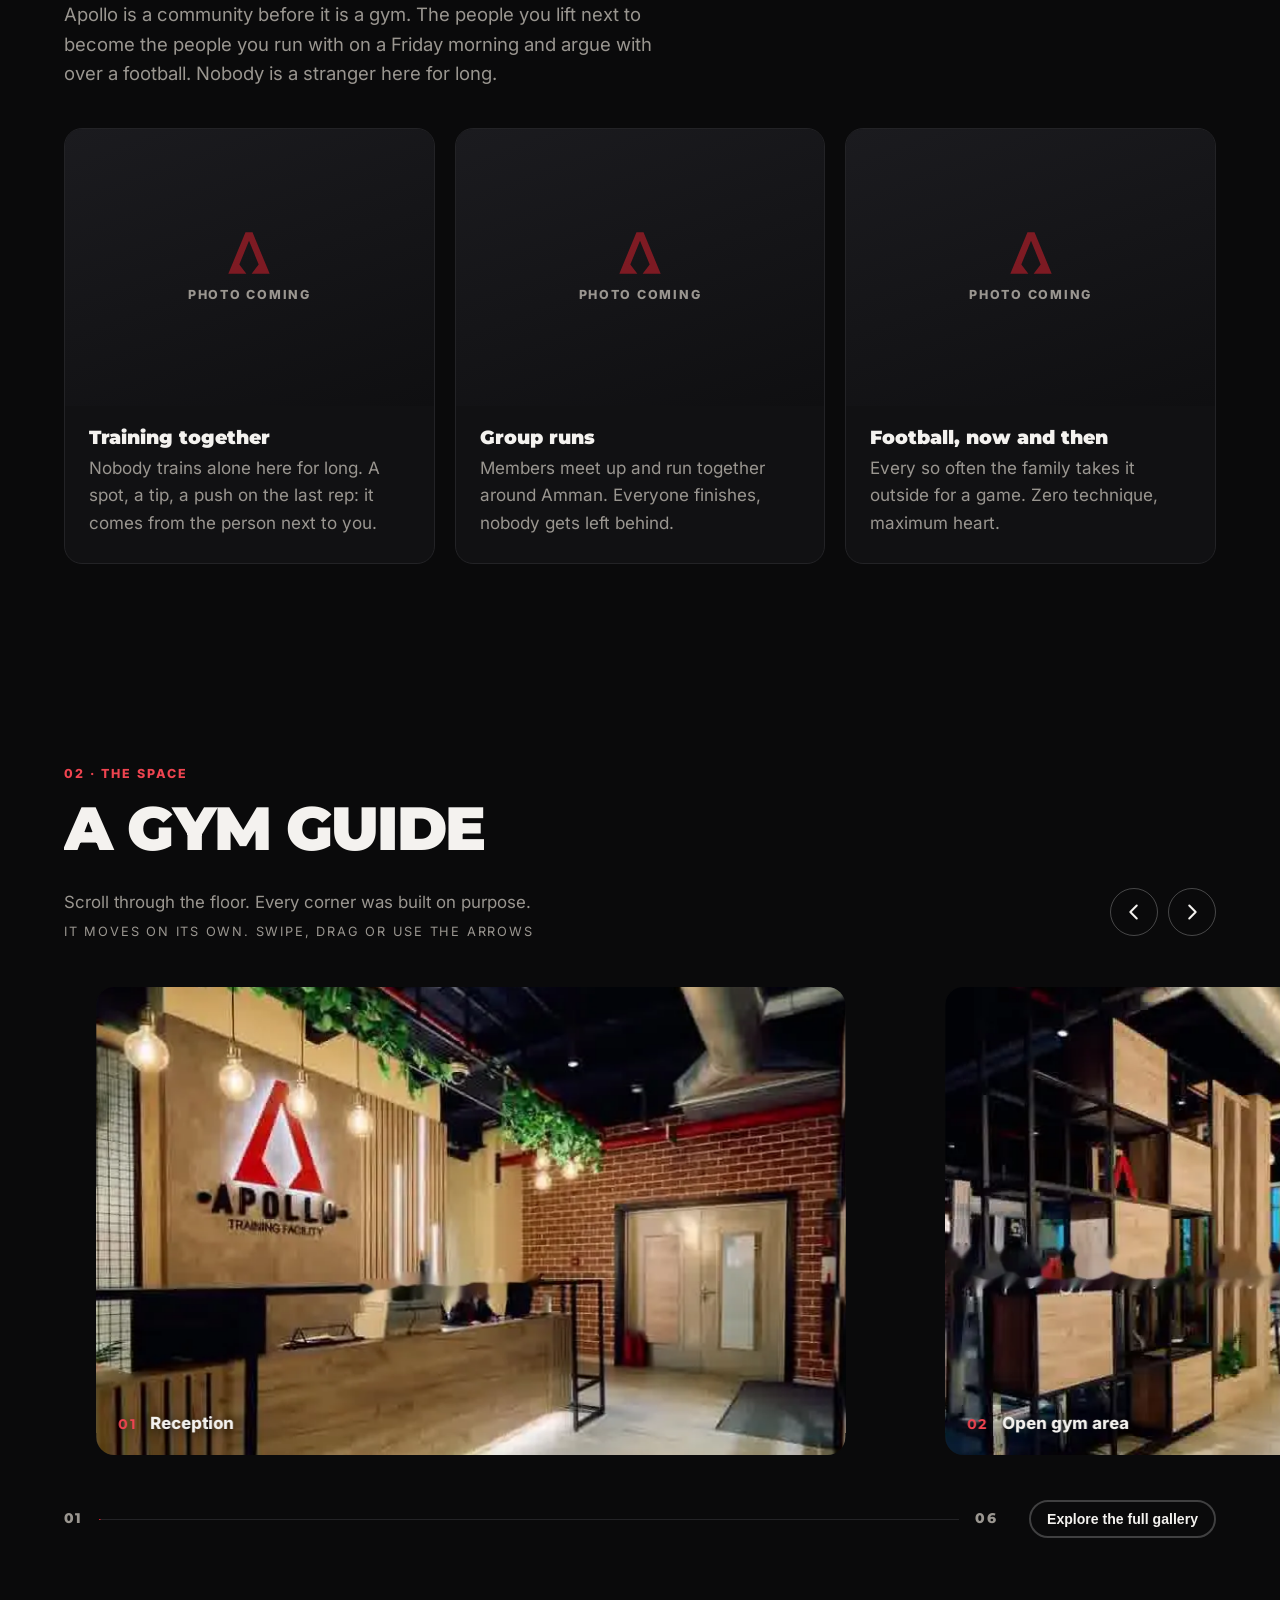
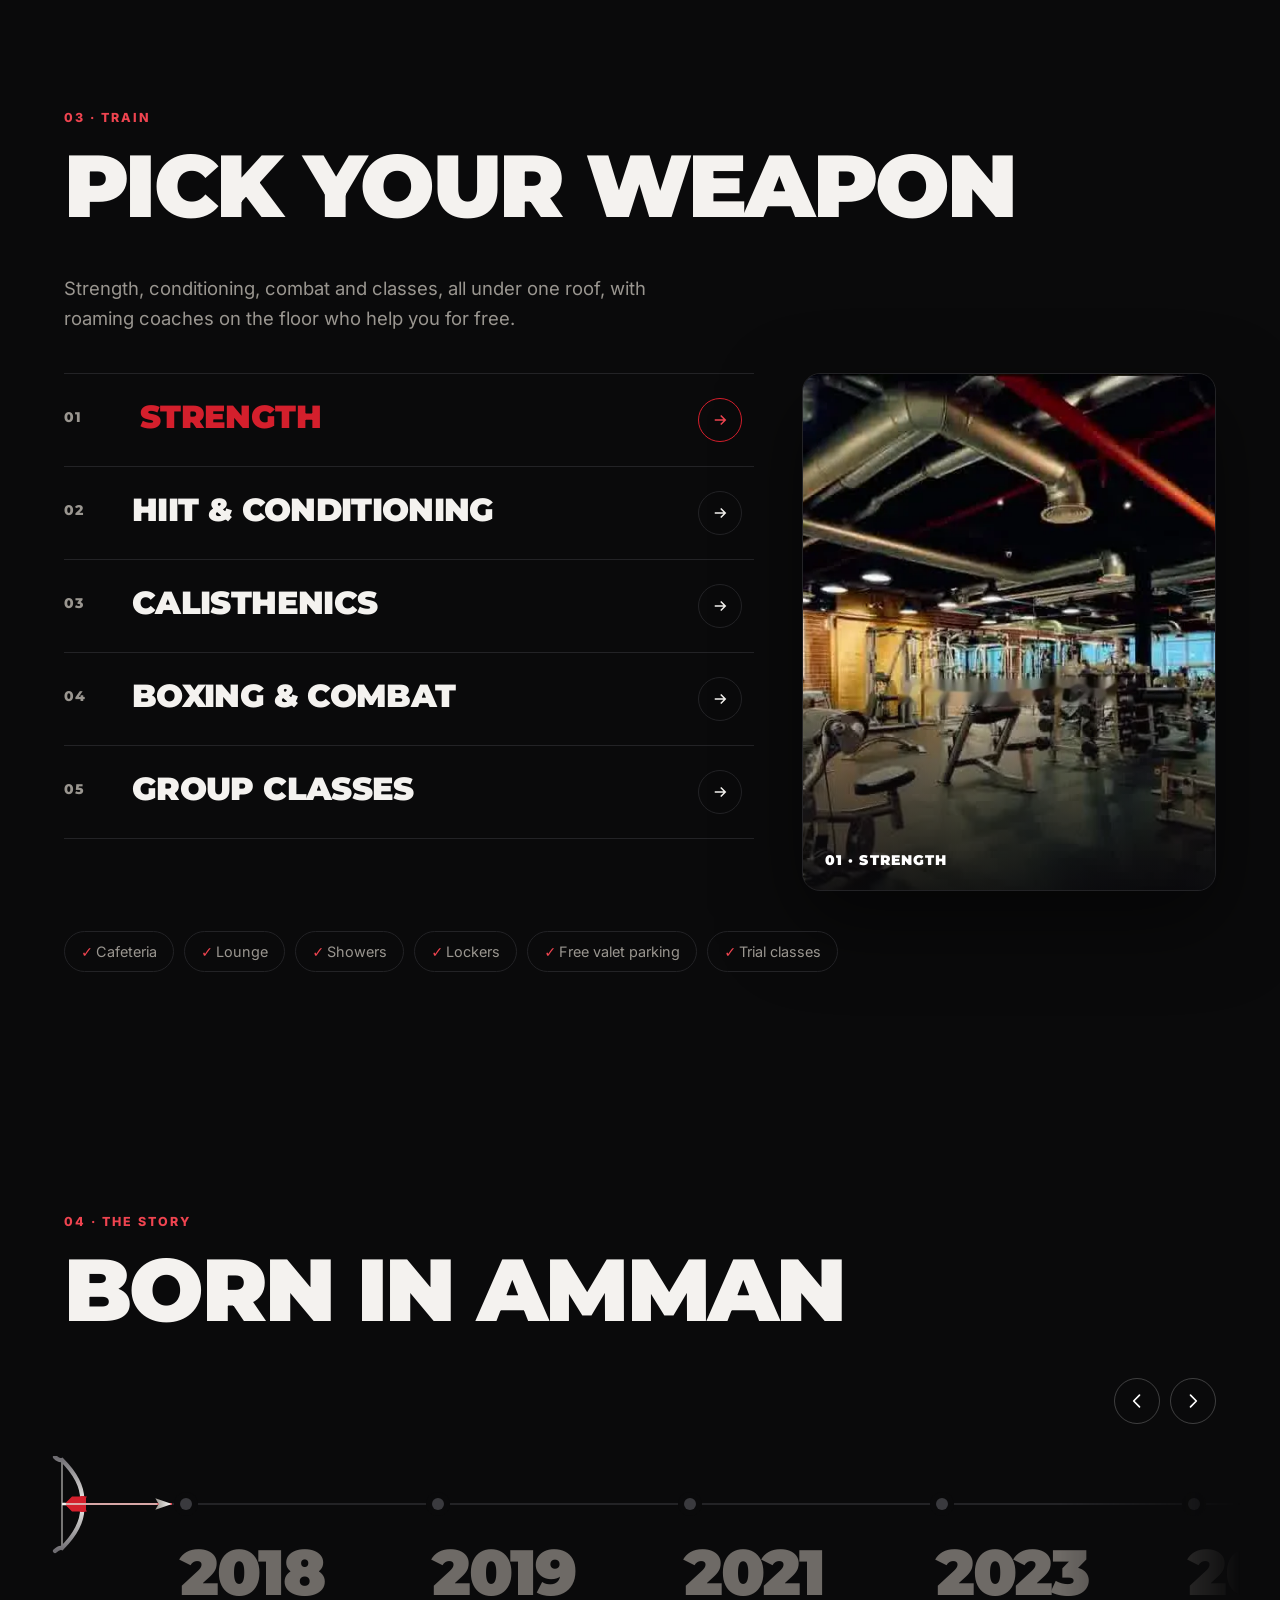
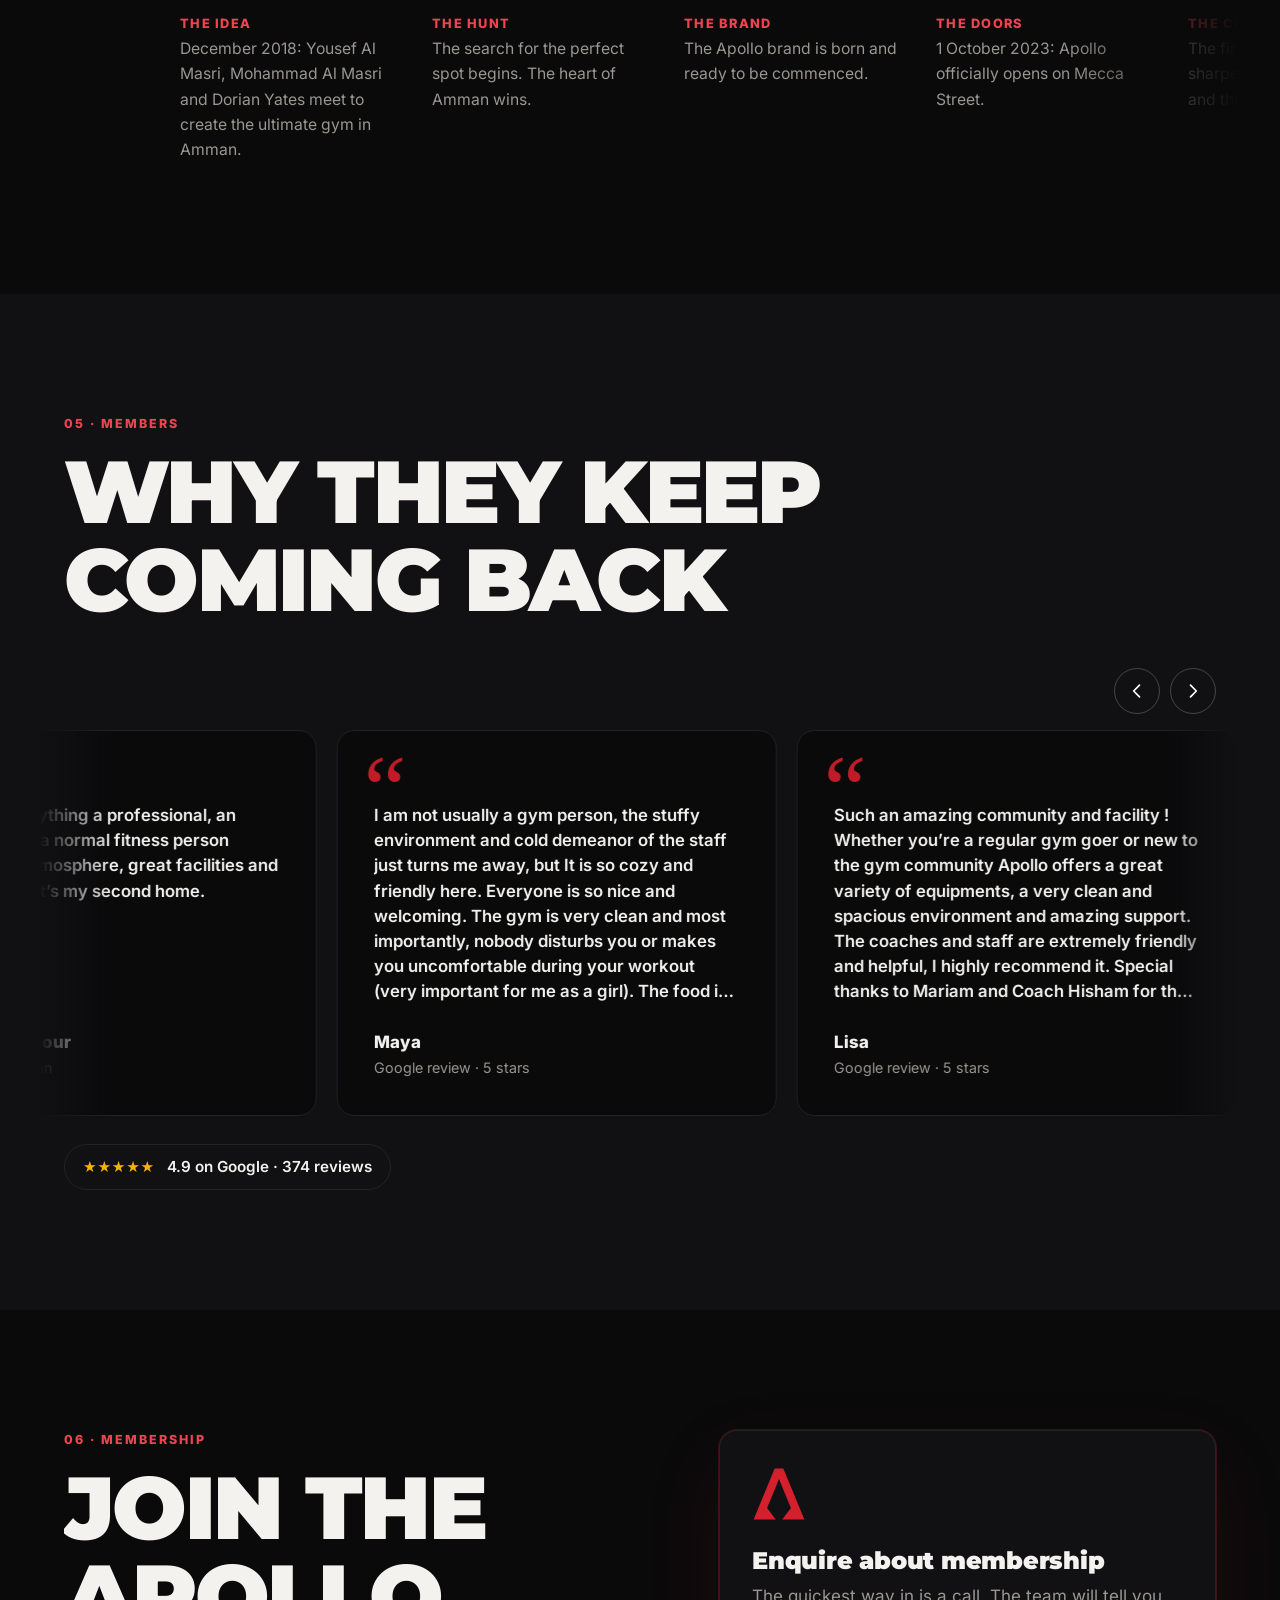
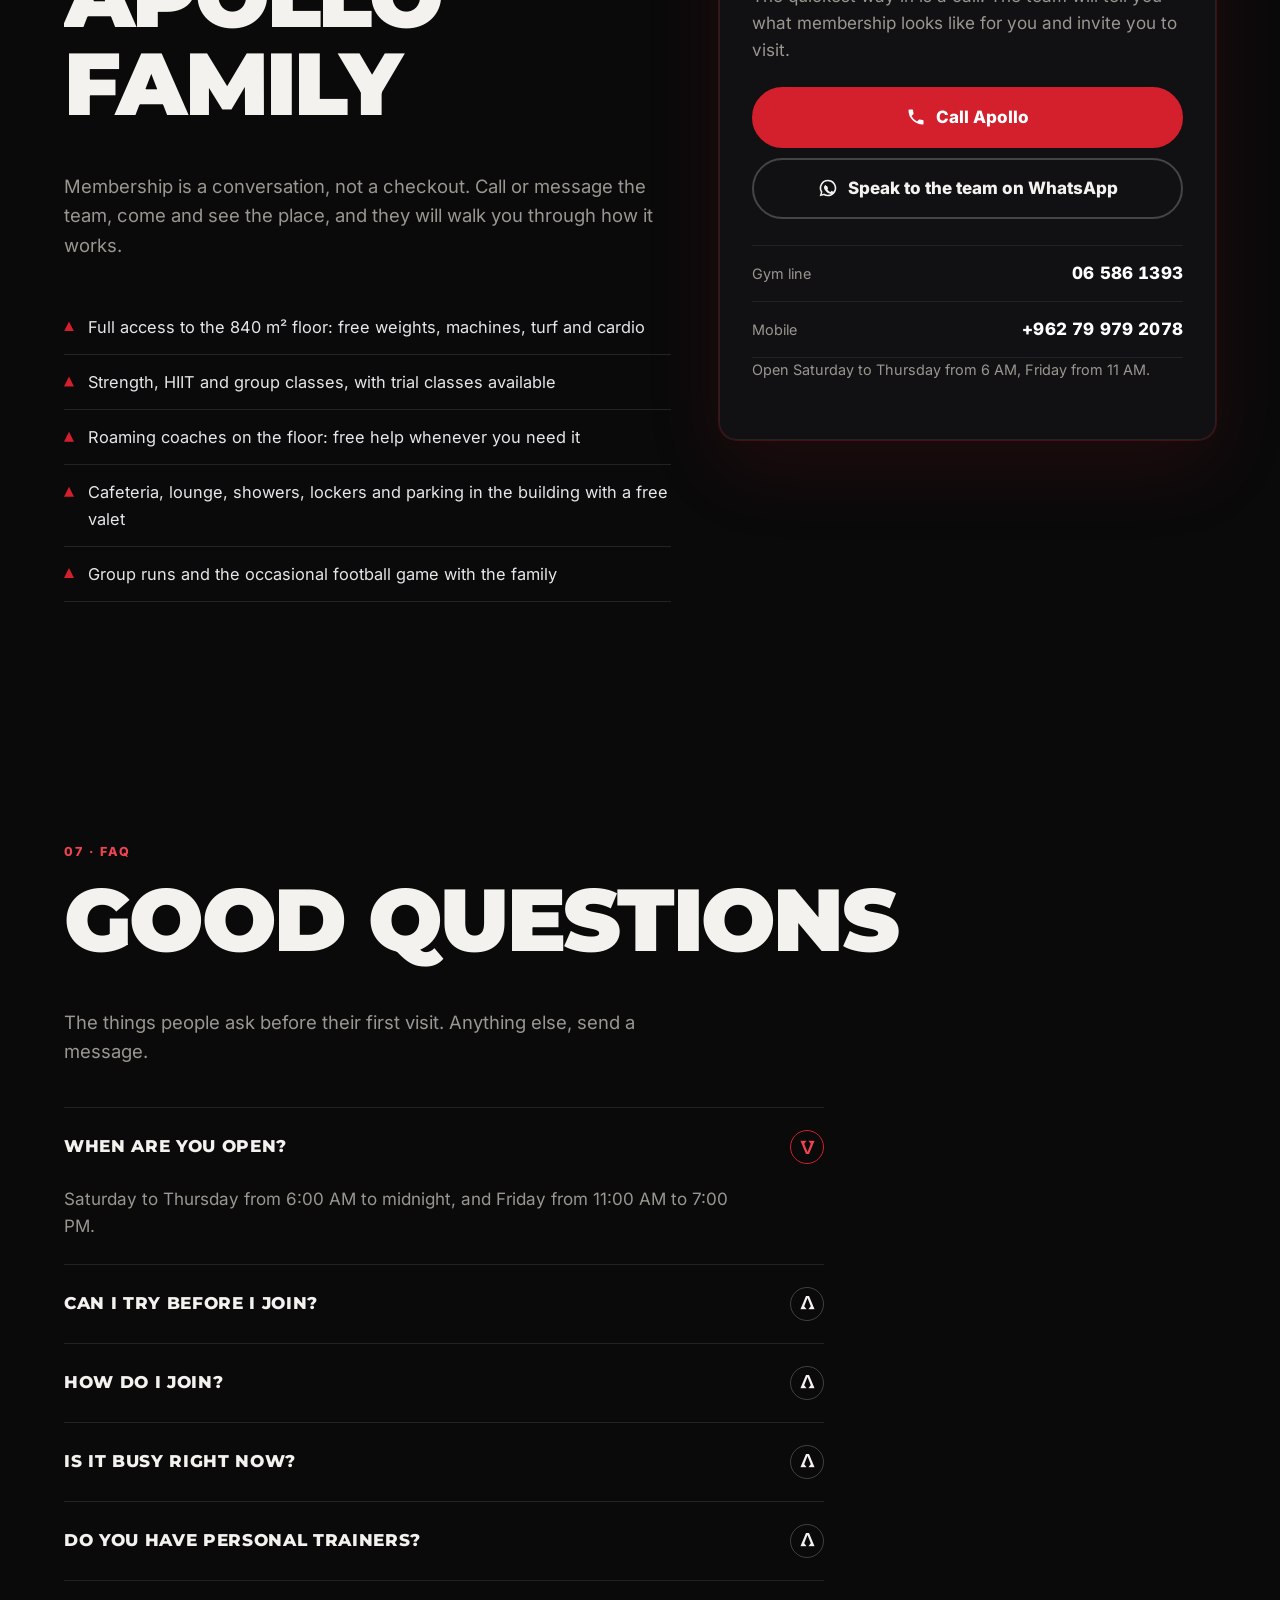
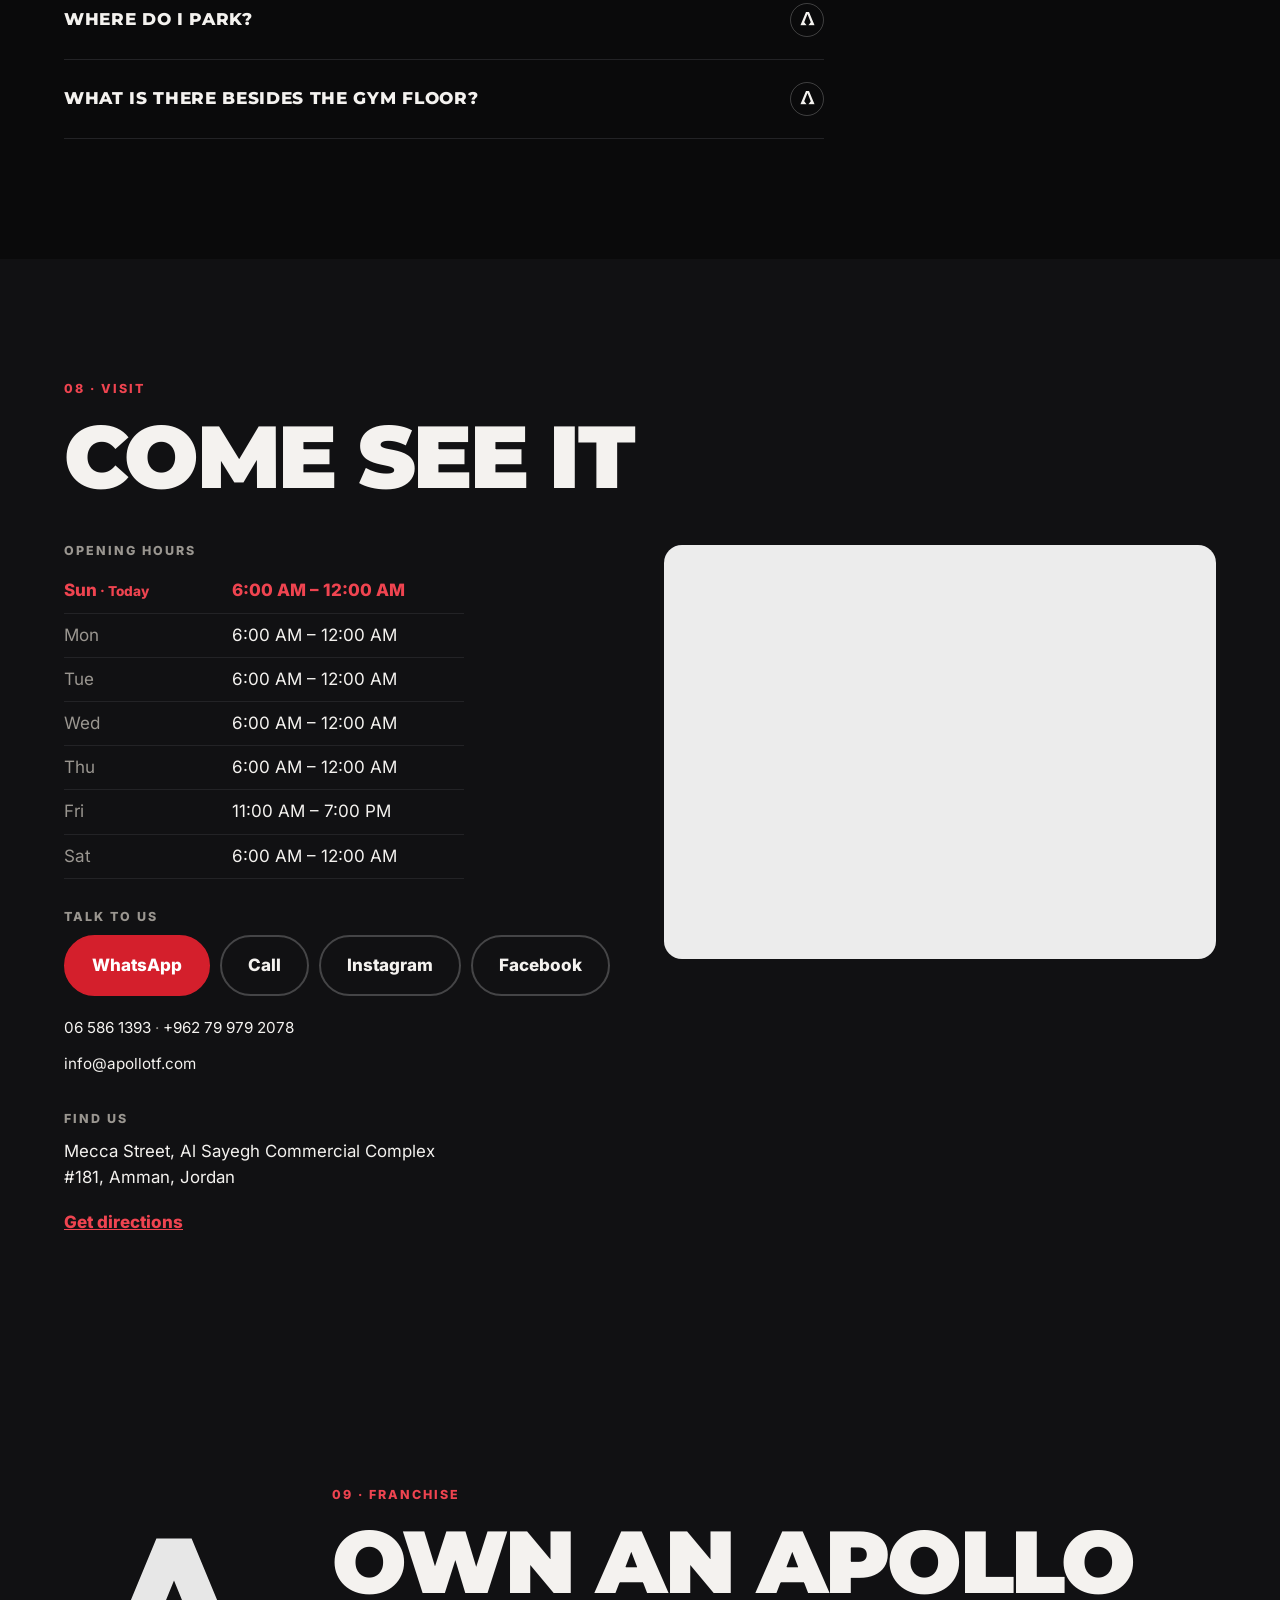
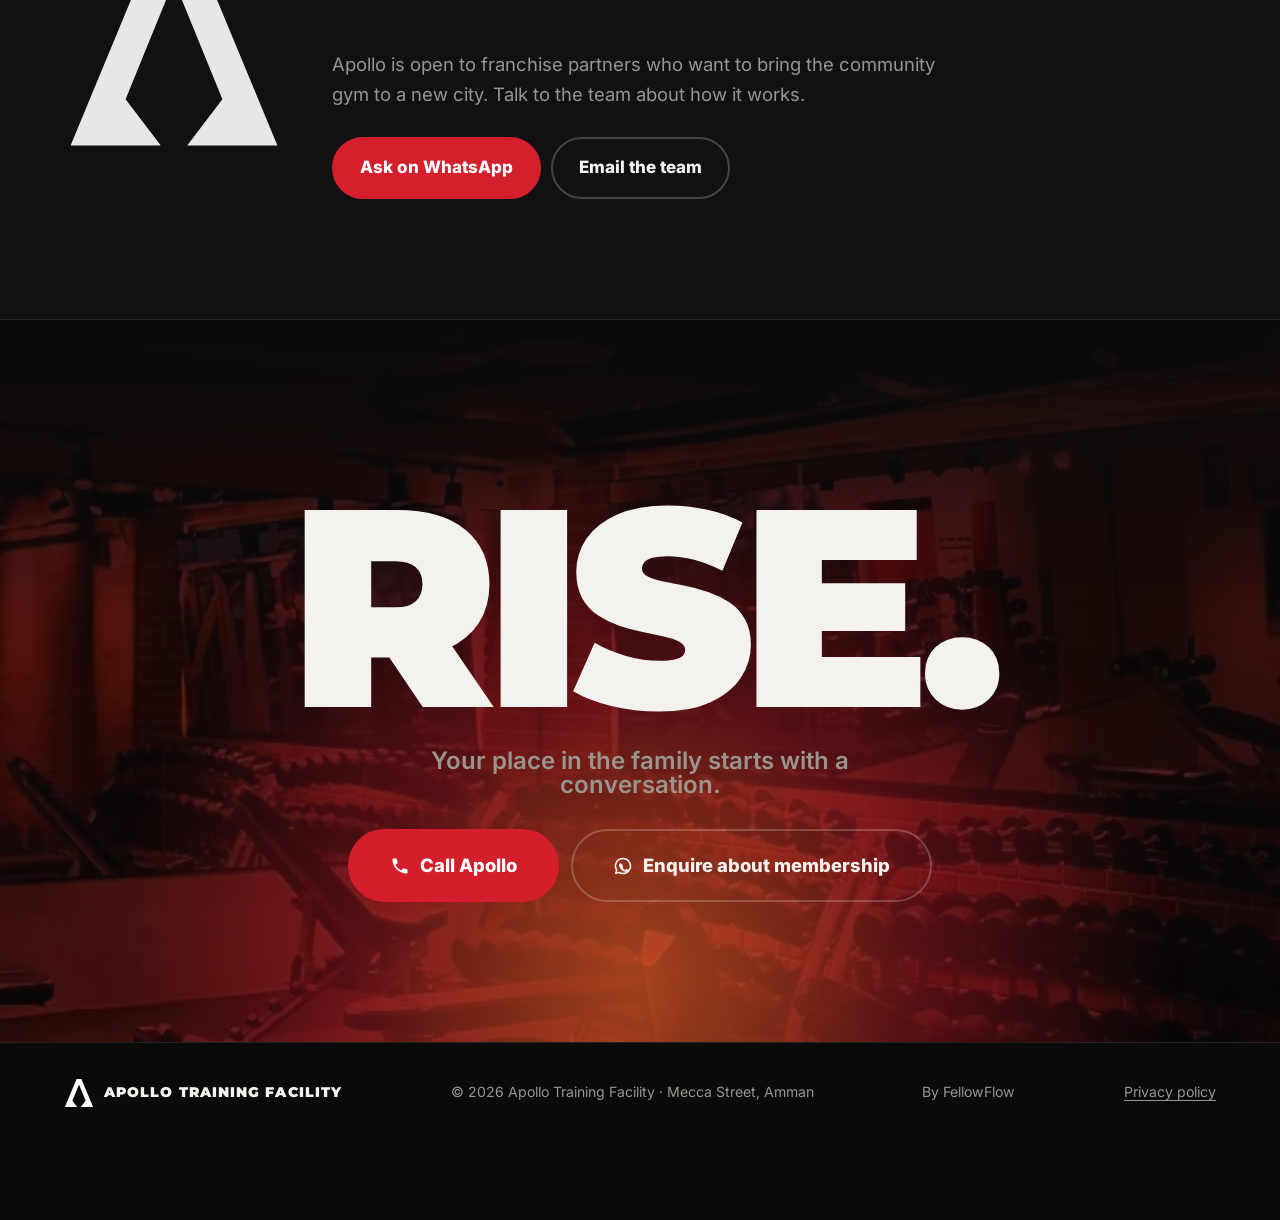
==== commit 2030a7f2: "Start the motion scripts after the first contentful paint; lit-sign intro layer at low priority Co-A" ====
--- a/index.html
+++ b/index.html
@@ -66,7 +66,7 @@
       <picture><source media="(orientation: portrait)" srcset="assets/img/intro/sign-off-phone.png"><img class="beacon-off" src="assets/img/intro/sign-off-desk.png" alt="" decoding="async" width="1344" height="752"></picture>
       <picture><source media="(orientation: portrait)" srcset="assets/img/intro/spill-phone.png"><img class="beacon-spill" src="assets/img/intro/spill-desk.png" alt="" fetchpriority="low" decoding="async" width="1344" height="752"></picture>
       <picture><source media="(orientation: portrait)" srcset="assets/img/intro/sign-halo-phone.png"><img class="beacon-halo" src="assets/img/intro/sign-halo-desk.png" alt="" fetchpriority="low" decoding="async" width="1344" height="752"></picture>
-      <picture><source media="(orientation: portrait)" srcset="assets/img/intro/sign-on-phone.png"><img class="beacon-on" id="beacon-on" src="assets/img/intro/sign-on-desk.png" alt="" fetchpriority="high" decoding="async" width="1344" height="752"></picture>
+      <picture><source media="(orientation: portrait)" srcset="assets/img/intro/sign-on-phone.png"><img class="beacon-on" id="beacon-on" src="assets/img/intro/sign-on-desk.png" alt="" fetchpriority="low" decoding="async" width="1344" height="752"></picture>
     </div>
     <button class="loader-skip" id="loader-skip" type="button" data-t="loader_skip">Skip intro</button>
   </div>
@@ -372,8 +372,13 @@
         if (started) return; started = true;
         files.forEach(function (f) { var s = document.createElement('script'); s.src = f; s.async = false; s.setAttribute('data-dyn', ''); document.body.appendChild(s); });
       }
-      if (window.requestAnimationFrame) requestAnimationFrame(function () { requestAnimationFrame(go); });
-      setTimeout(go, 400); // background tab or no frame yet: do not wait forever
+      try {
+        new PerformanceObserver(function (list) {
+          if (list.getEntries().some(function (e) { return e.name === 'first-contentful-paint'; })) setTimeout(go, 0);
+        }).observe({ type: 'paint', buffered: true });
+      } catch (e) { setTimeout(go, 0); }
+      window.addEventListener('load', go); // background tab or no paint event: do not wait forever
+      setTimeout(go, 2500);
     })();
   </script>
 </body>
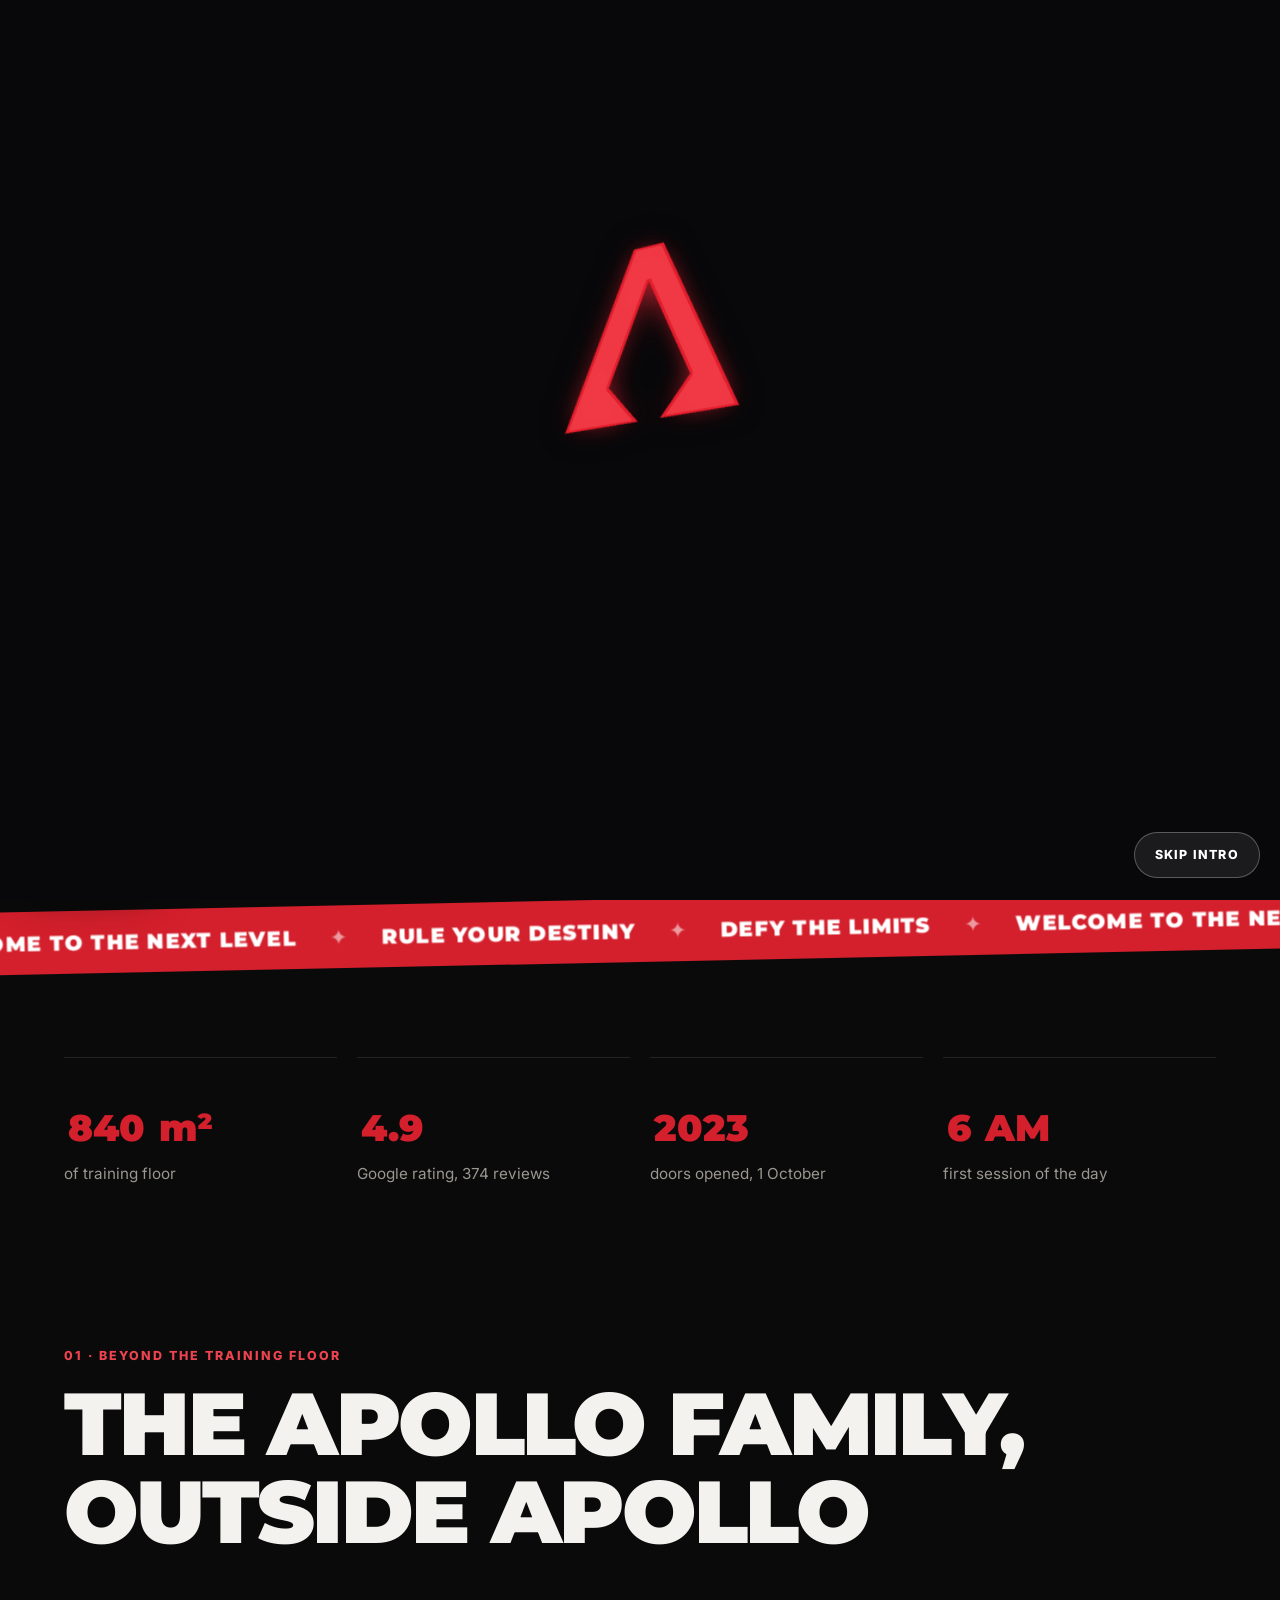
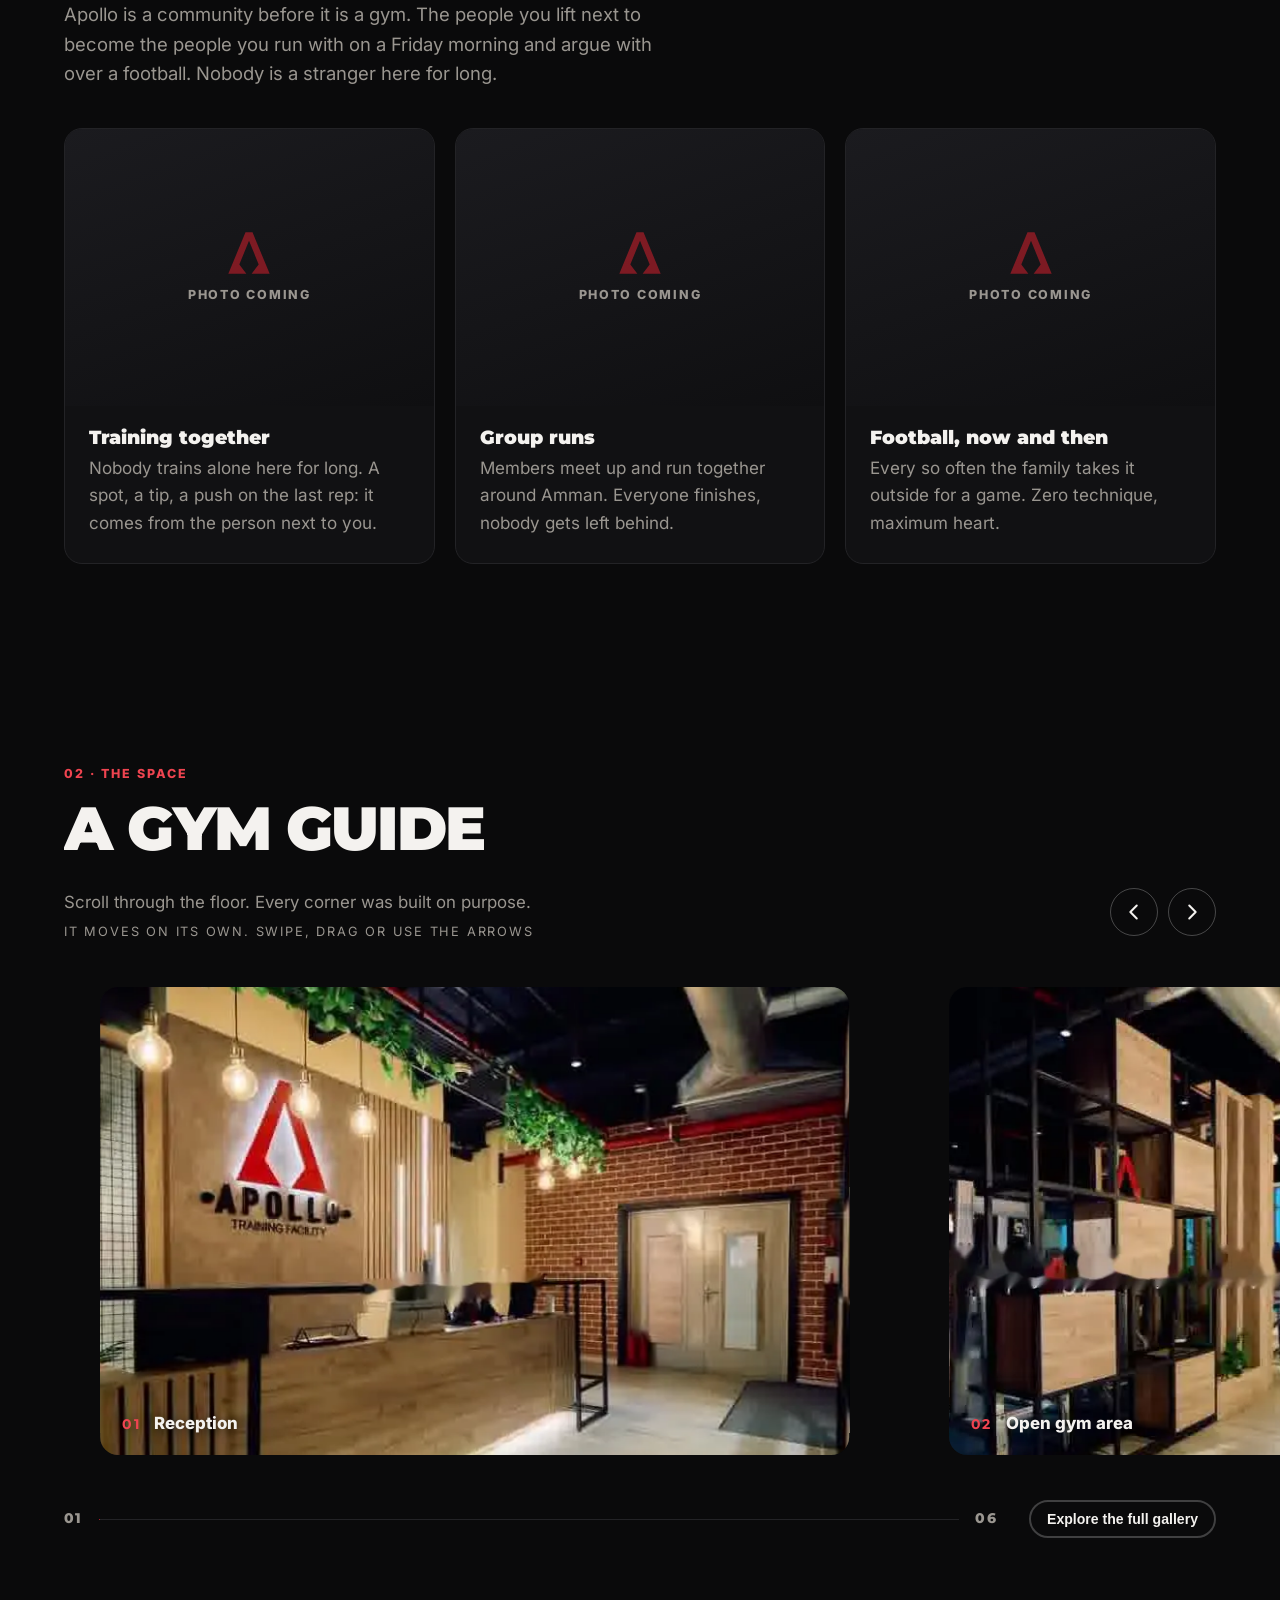
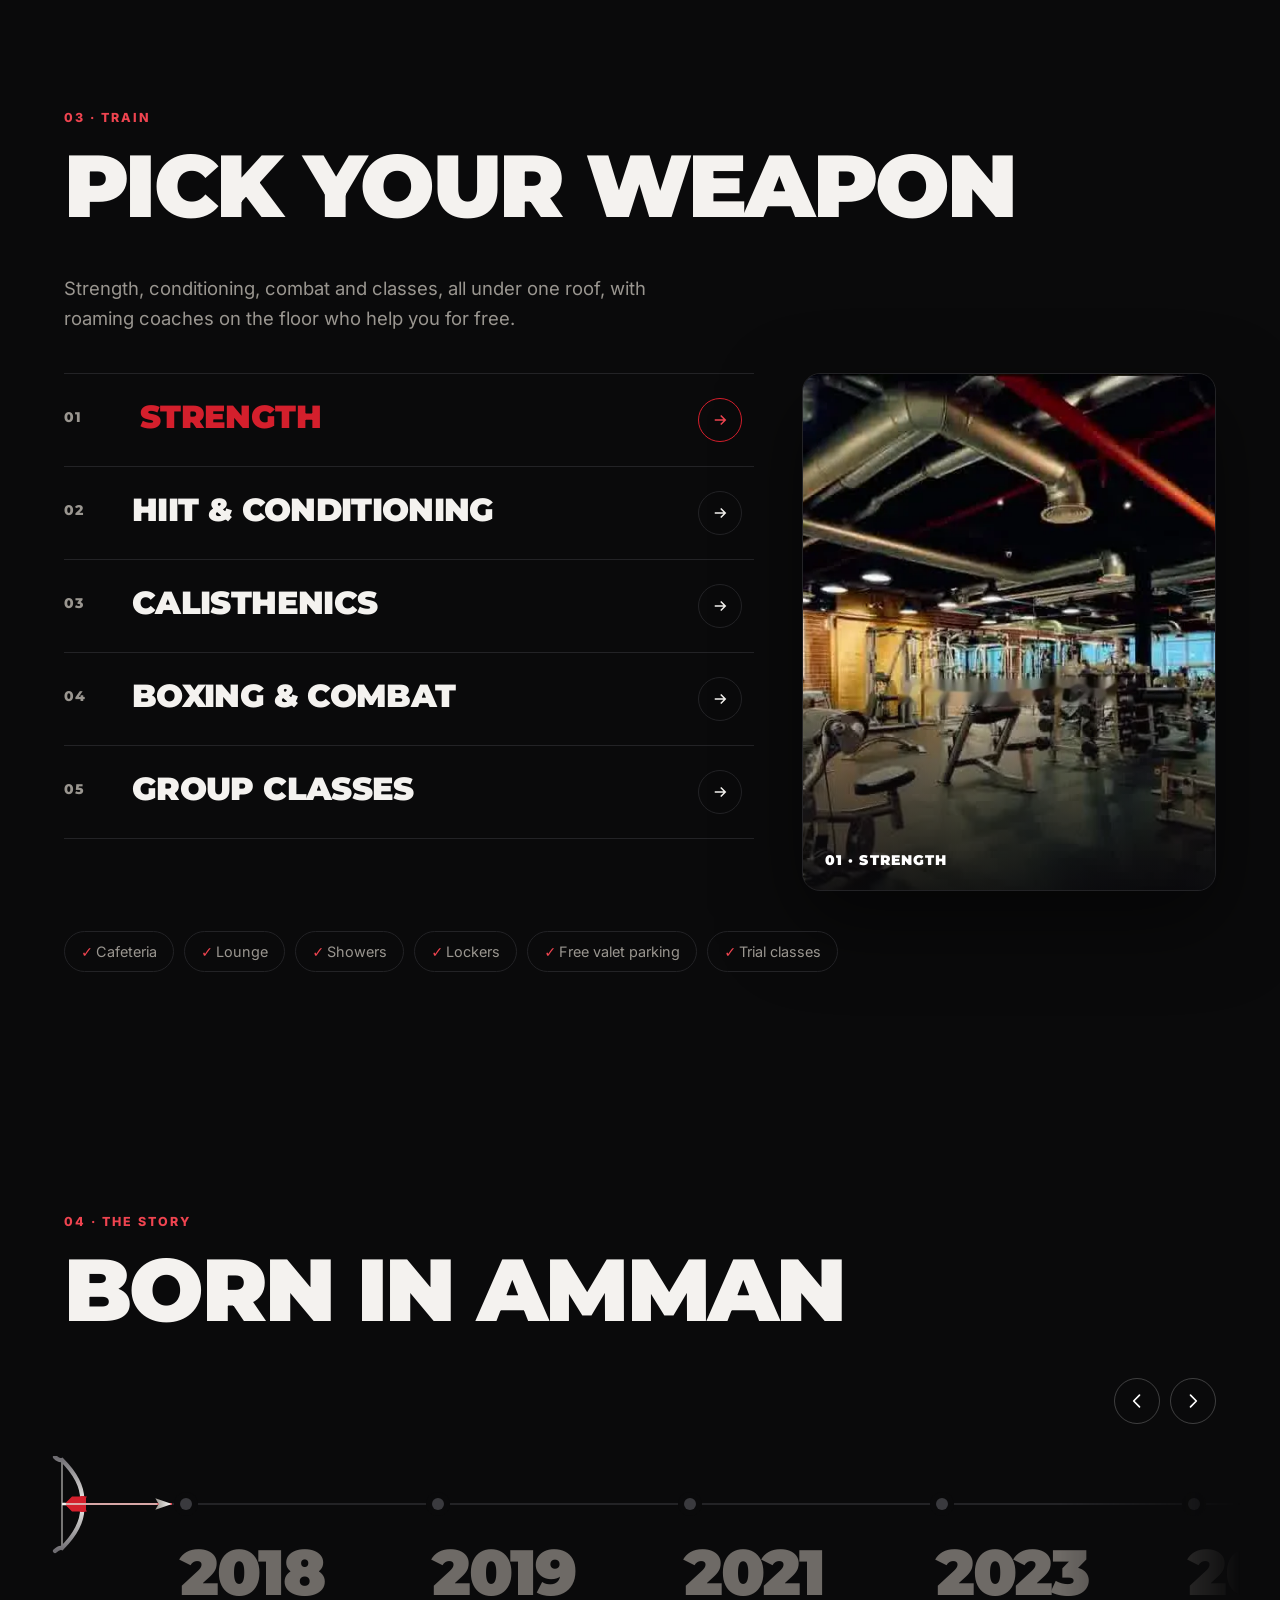
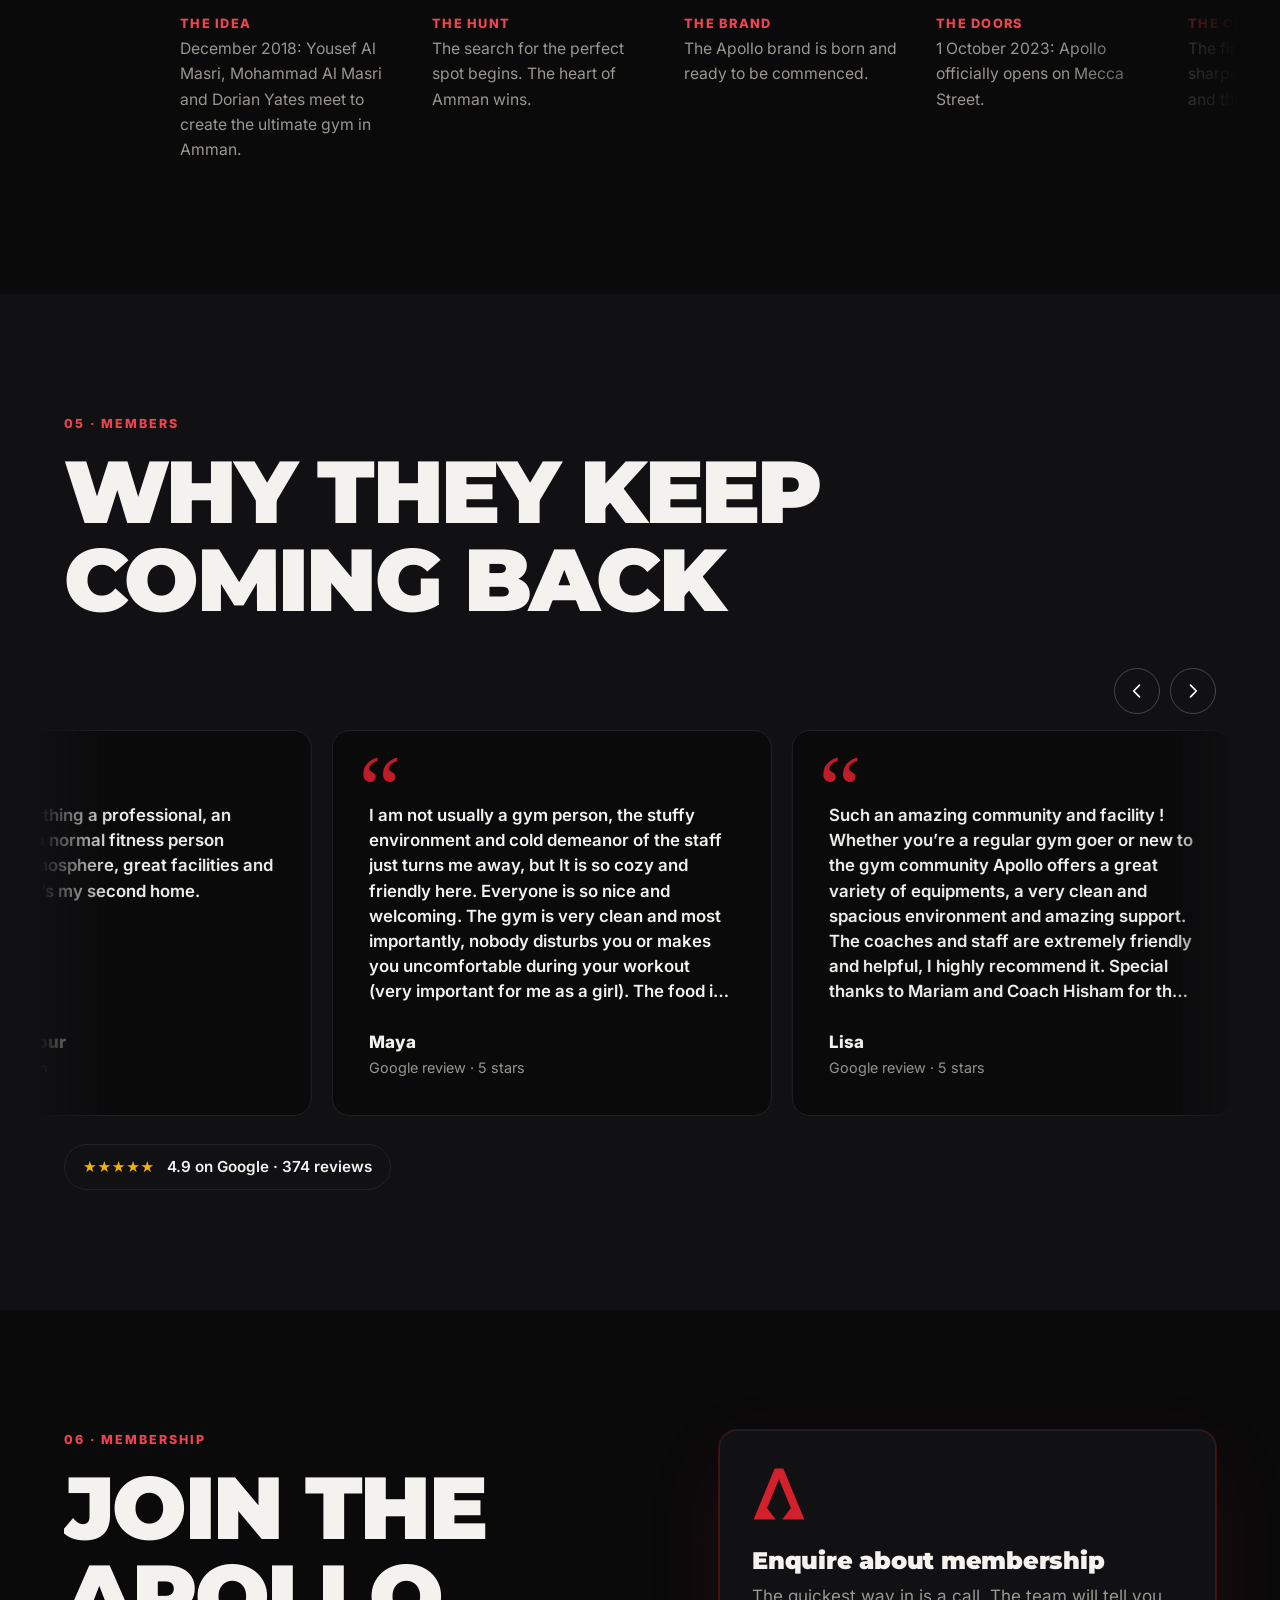
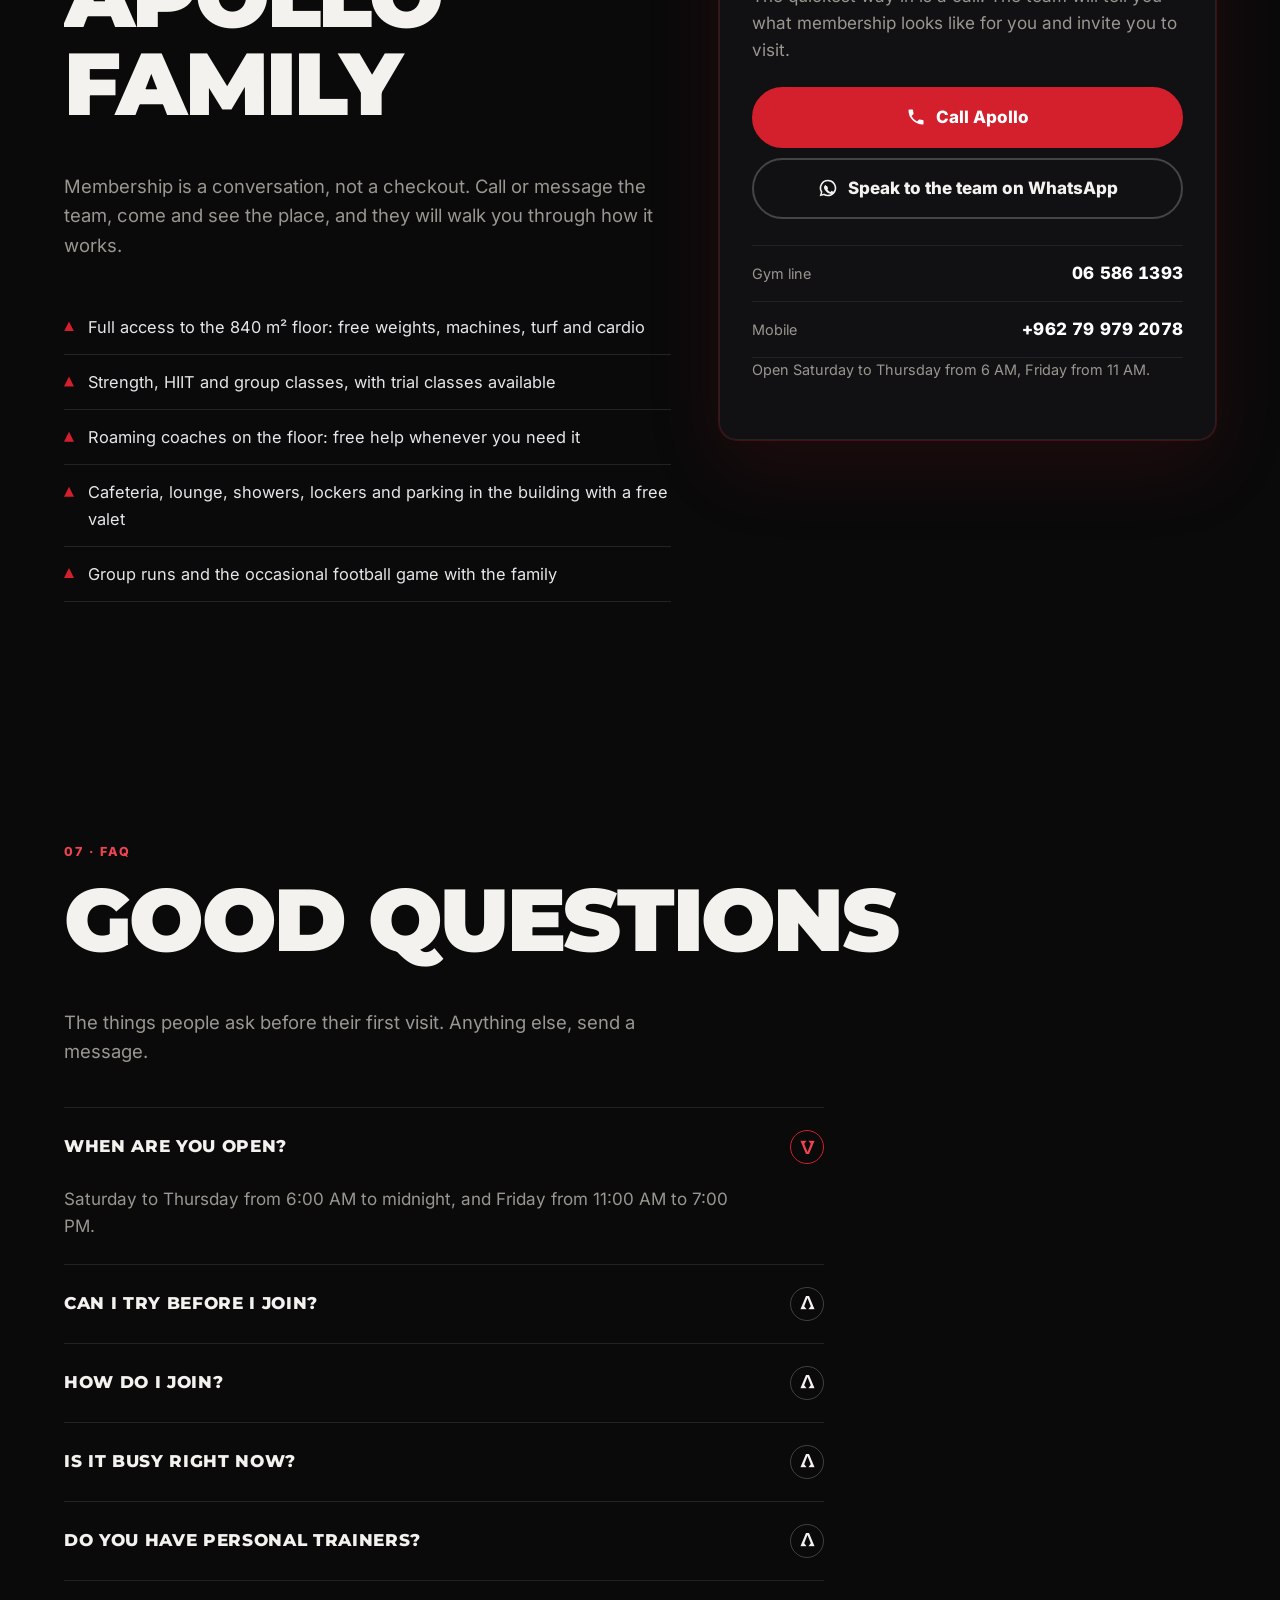
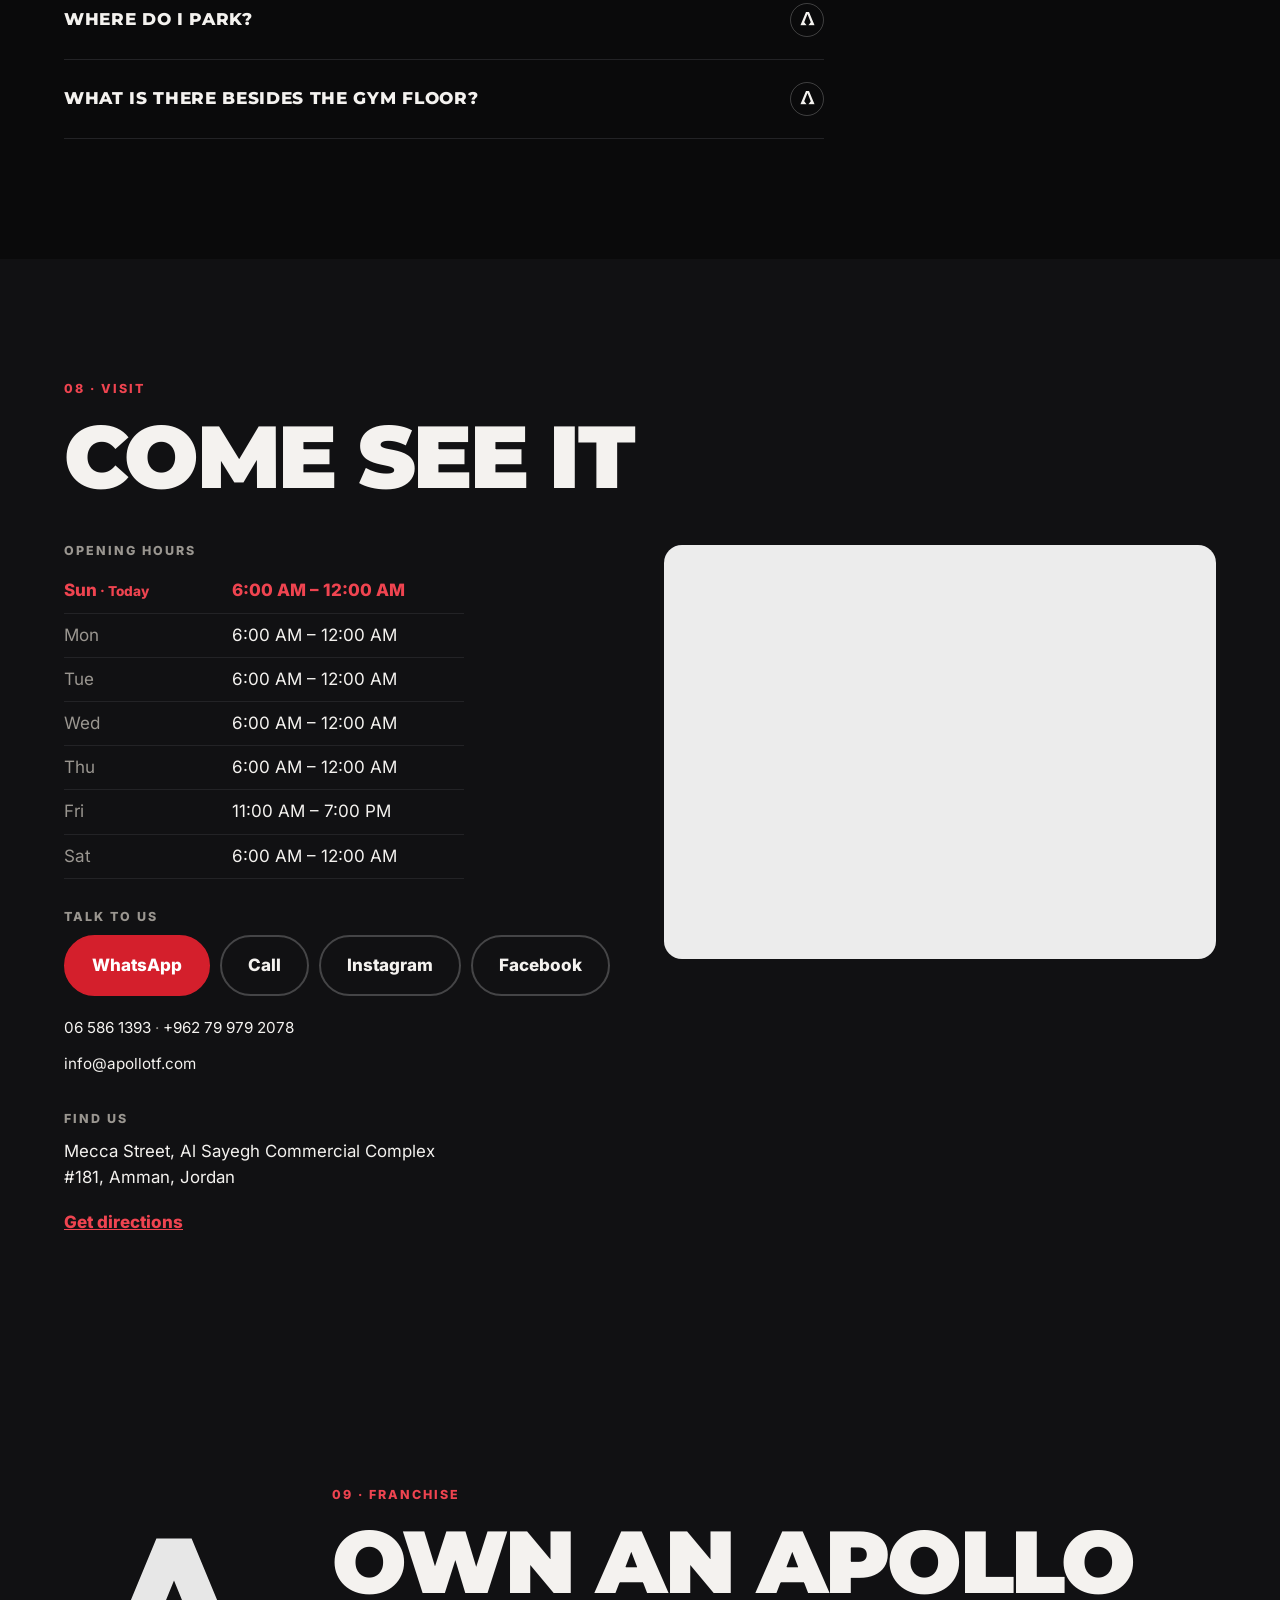
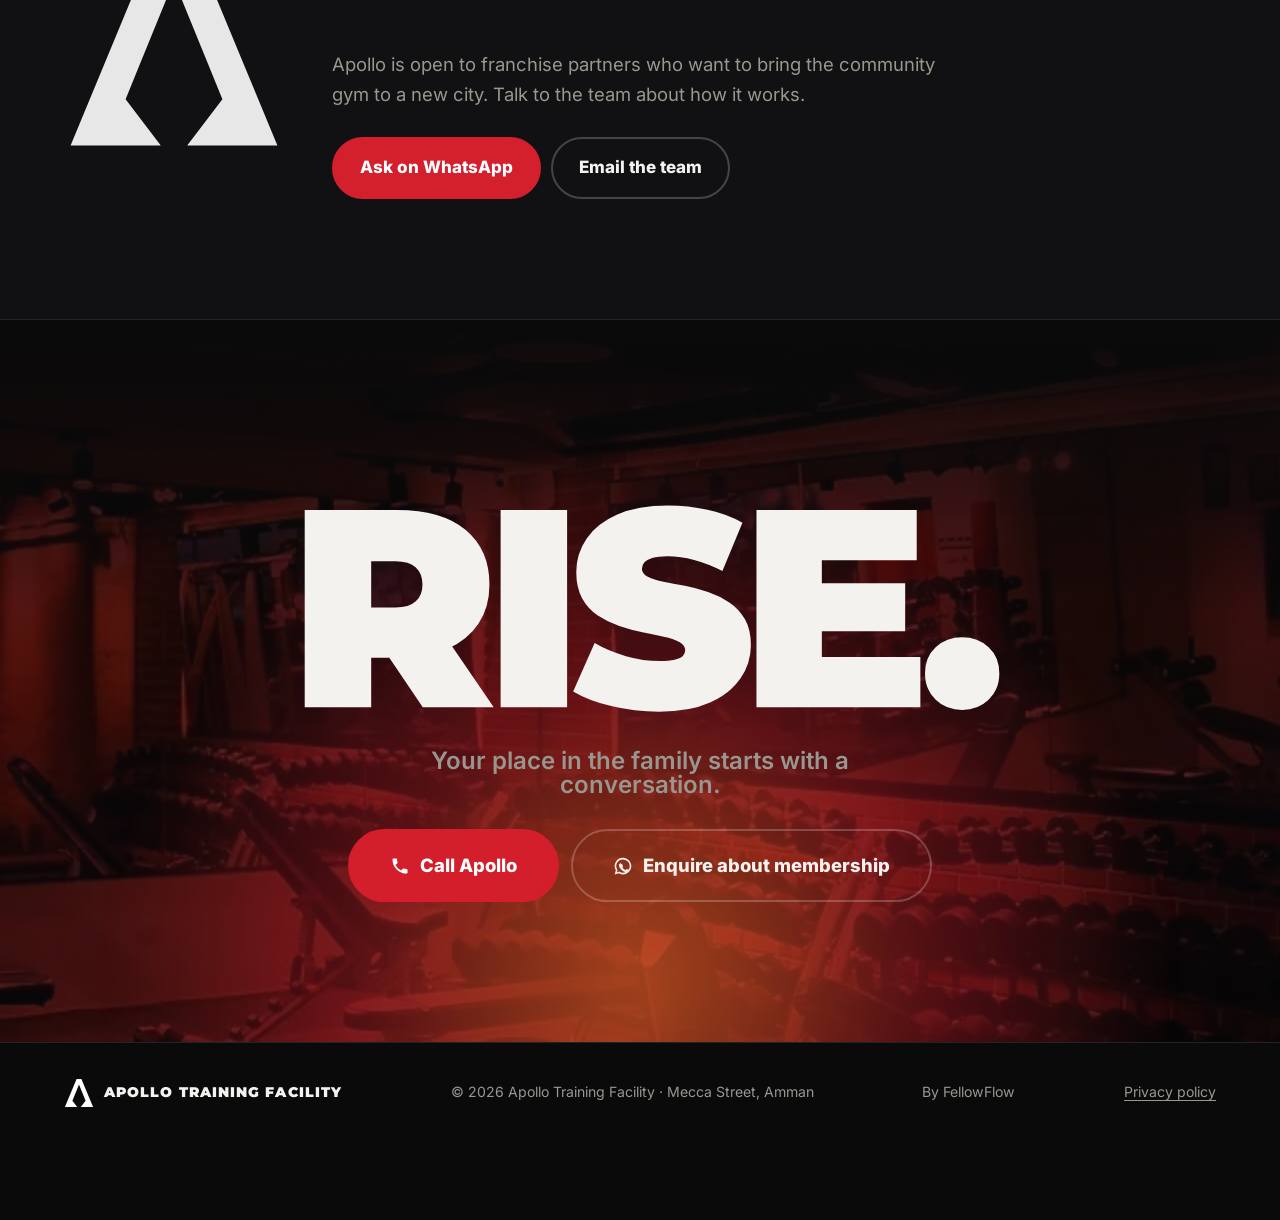
==== commit 41a8980b: "Keep the first paint free of the hero photo and the three late intro layers; no load-event fallback " ====
--- a/index.html
+++ b/index.html
@@ -63,10 +63,10 @@
   <div class="loader" id="loader">
     <div class="beacon" aria-hidden="true">
       <picture><source media="(orientation: portrait)" srcset="assets/img/intro/roof-phone.webp"><img class="beacon-roof" id="beacon-roof" src="assets/img/intro/roof-desk.webp" alt="" fetchpriority="high" decoding="async" width="1344" height="752"></picture>
-      <picture><source media="(orientation: portrait)" srcset="assets/img/intro/sign-off-phone.png"><img class="beacon-off" src="assets/img/intro/sign-off-desk.png" alt="" decoding="async" width="1344" height="752"></picture>
-      <picture><source media="(orientation: portrait)" srcset="assets/img/intro/spill-phone.png"><img class="beacon-spill" src="assets/img/intro/spill-desk.png" alt="" fetchpriority="low" decoding="async" width="1344" height="752"></picture>
-      <picture><source media="(orientation: portrait)" srcset="assets/img/intro/sign-halo-phone.png"><img class="beacon-halo" src="assets/img/intro/sign-halo-desk.png" alt="" fetchpriority="low" decoding="async" width="1344" height="752"></picture>
-      <picture><source media="(orientation: portrait)" srcset="assets/img/intro/sign-on-phone.png"><img class="beacon-on" id="beacon-on" src="assets/img/intro/sign-on-desk.png" alt="" fetchpriority="low" decoding="async" width="1344" height="752"></picture>
+      <picture><source media="(orientation: portrait)" srcset="assets/img/intro/sign-off-phone.png"><img class="beacon-off" src="assets/img/intro/sign-off-desk.png" alt="" fetchpriority="low" decoding="async" width="1344" height="752"></picture>
+      <picture><source media="(orientation: portrait)" data-phone="assets/img/intro/spill-phone.png"><img class="beacon-spill" data-desk="assets/img/intro/spill-desk.png" alt="" decoding="async" width="1344" height="752"></picture>
+      <picture><source media="(orientation: portrait)" data-phone="assets/img/intro/sign-halo-phone.png"><img class="beacon-halo" data-desk="assets/img/intro/sign-halo-desk.png" alt="" decoding="async" width="1344" height="752"></picture>
+      <picture><source media="(orientation: portrait)" data-phone="assets/img/intro/sign-on-phone.png"><img class="beacon-on" id="beacon-on" data-desk="assets/img/intro/sign-on-desk.png" alt="" decoding="async" width="1344" height="752"></picture>
     </div>
     <button class="loader-skip" id="loader-skip" type="button" data-t="loader_skip">Skip intro</button>
   </div>
@@ -126,7 +126,7 @@
         <!-- PLACEHOLDER image: frame from Apollo's own Instagram gym guide -->
         <picture>
           <source media="(max-width: 720px)" srcset="assets/img/red-weights.webp" id="hero-source">
-          <img class="hero-photo" id="hero-photo" src="assets/img/hero-cardio.webp" width="1860" height="1160" alt="" fetchpriority="high" style="object-position: 50% 45%;">
+          <img class="hero-photo" id="hero-photo" src="assets/img/hero-cardio.webp" width="1860" height="1160" alt="" loading="lazy" fetchpriority="high" style="object-position: 50% 45%;">
         </picture>
         <div class="hero-shade"></div>
         <div class="sun" id="sun"></div>
@@ -362,7 +362,7 @@
   </a>
   <nav class="call-bar-wrap" aria-label="Call Apollo"><a class="call-bar tel-link" href="tel:+96265861393" data-t="enquire_call">Call Apollo</a></nav>
 
-  <!-- The motion scripts load after the first frame is on screen, so the intro overlay and the hero text appear as early as the
+  <!-- The motion scripts (and the later intro layers) load after the first frame is on screen, so the intro overlay and the hero text appear as early as the
        network allows and the browser records that early paint as the page's largest paint. Order is kept (async = false). -->
   <script>
     (function () {
@@ -370,6 +370,11 @@
       var started = false;
       function go() {
         if (started) return; started = true;
+        // The three intro layers that light up later are fetched now too; they are needed only once the motion script runs.
+        Array.prototype.forEach.call(document.querySelectorAll('img[data-desk]'), function (im) {
+          var src = im.previousElementSibling; if (src && src.dataset.phone) src.srcset = src.dataset.phone;
+          im.src = im.dataset.desk;
+        });
         files.forEach(function (f) { var s = document.createElement('script'); s.src = f; s.async = false; s.setAttribute('data-dyn', ''); document.body.appendChild(s); });
       }
       try {
@@ -377,8 +382,7 @@
           if (list.getEntries().some(function (e) { return e.name === 'first-contentful-paint'; })) setTimeout(go, 0);
         }).observe({ type: 'paint', buffered: true });
       } catch (e) { setTimeout(go, 0); }
-      window.addEventListener('load', go); // background tab or no paint event: do not wait forever
-      setTimeout(go, 2500);
+      setTimeout(go, 3000); // background tab or no paint event: do not wait forever
     })();
   </script>
 </body>
